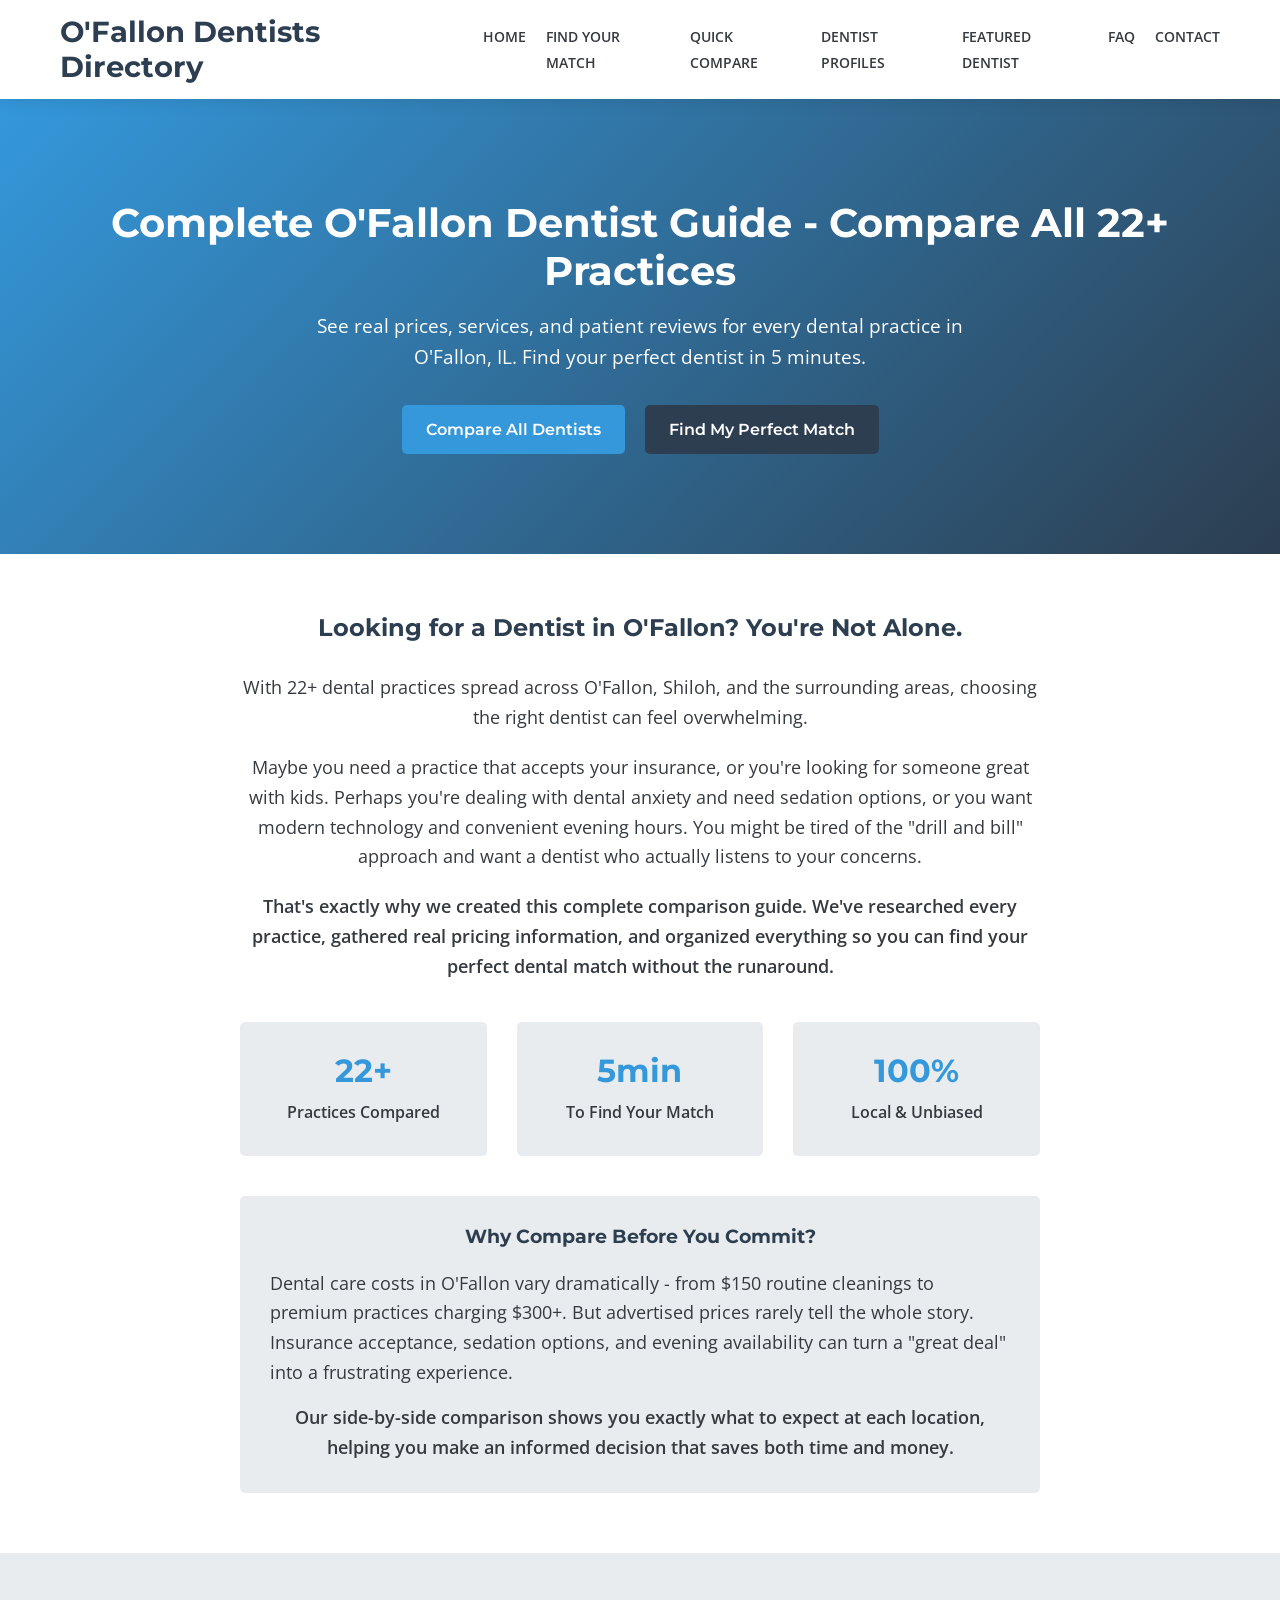
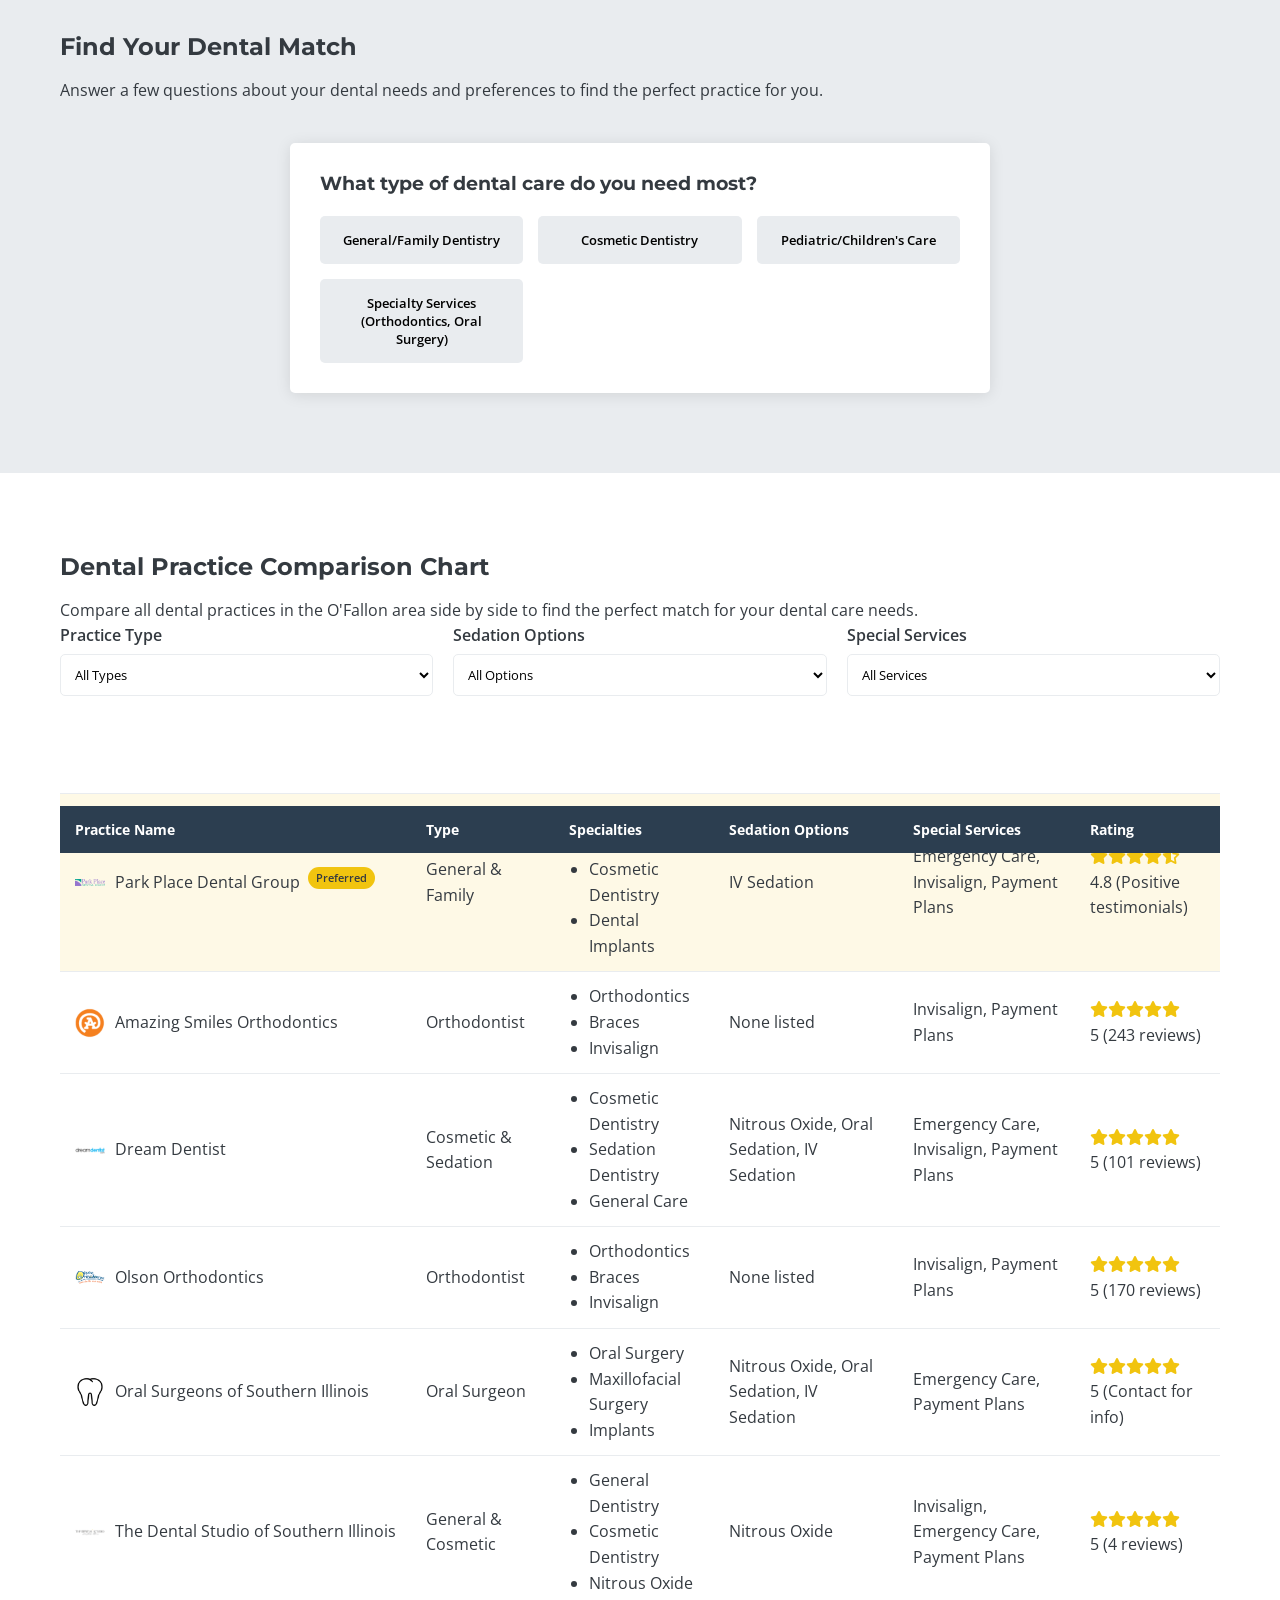
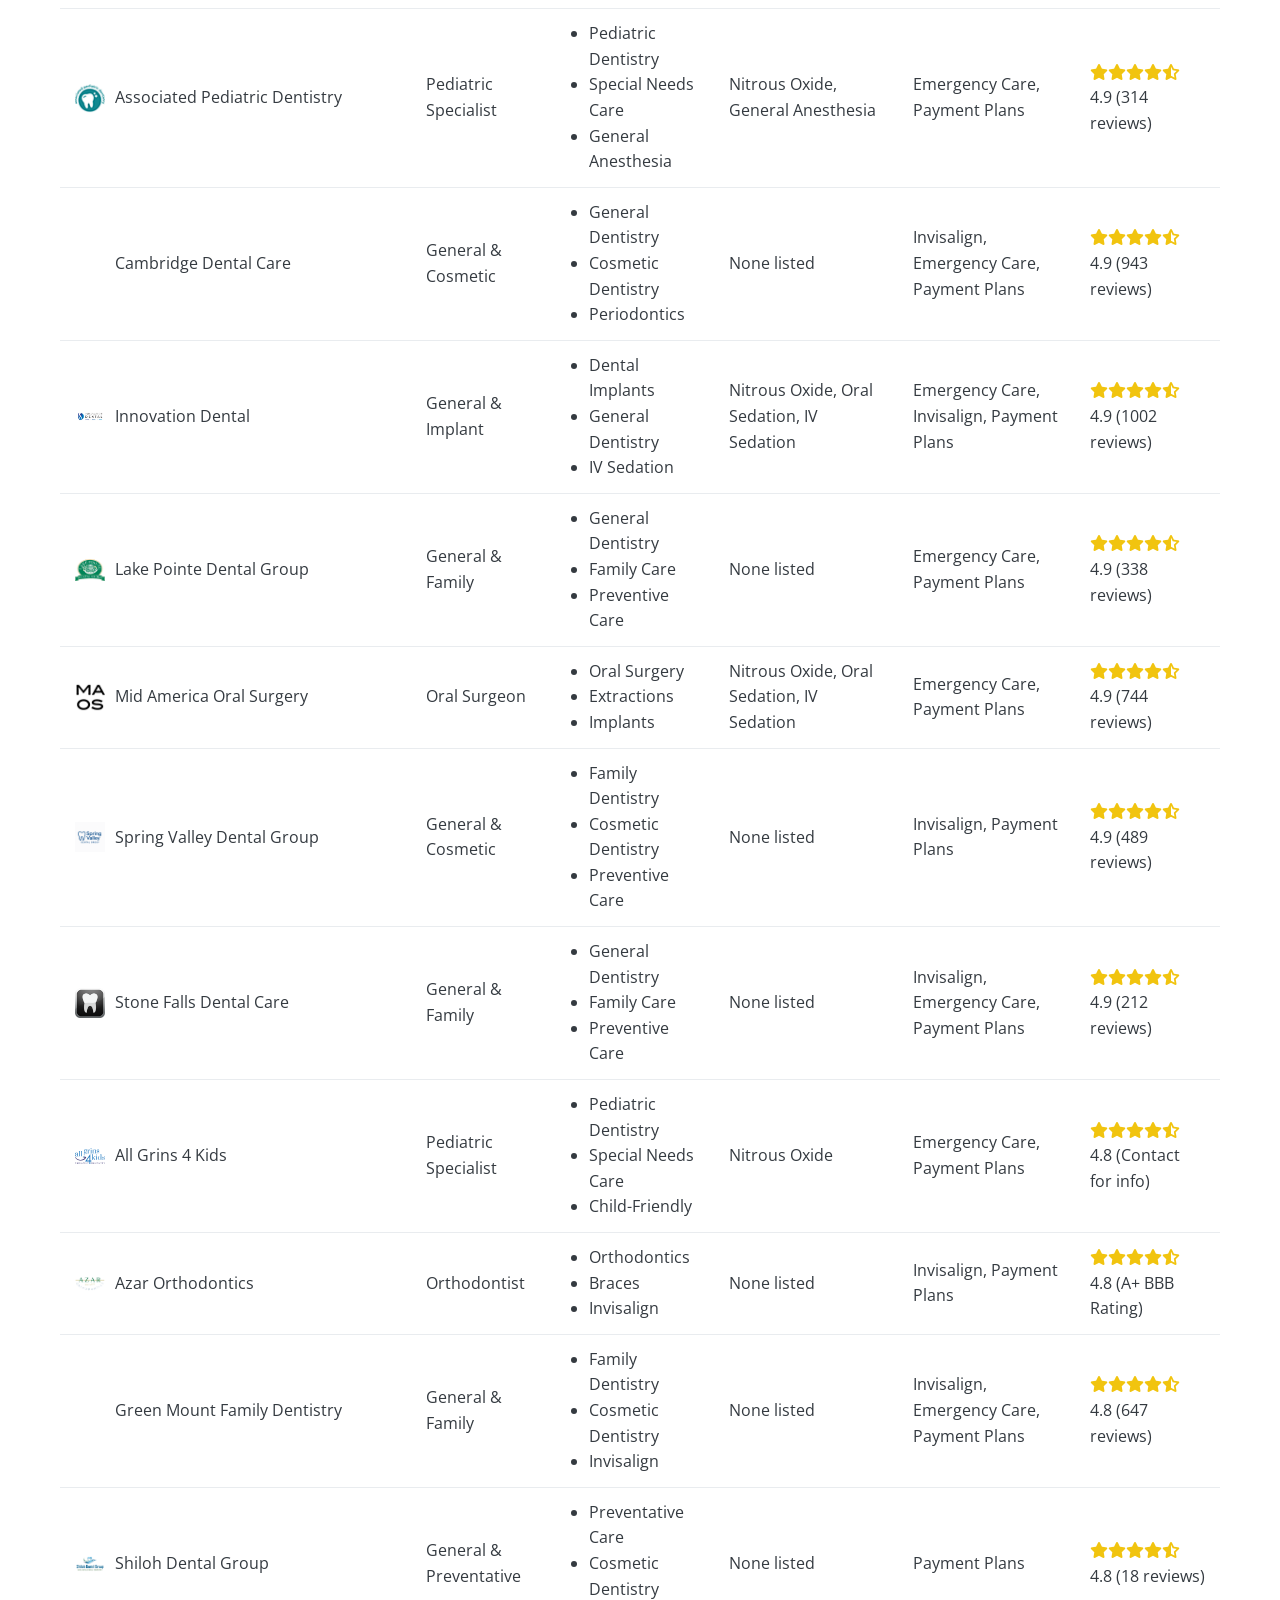
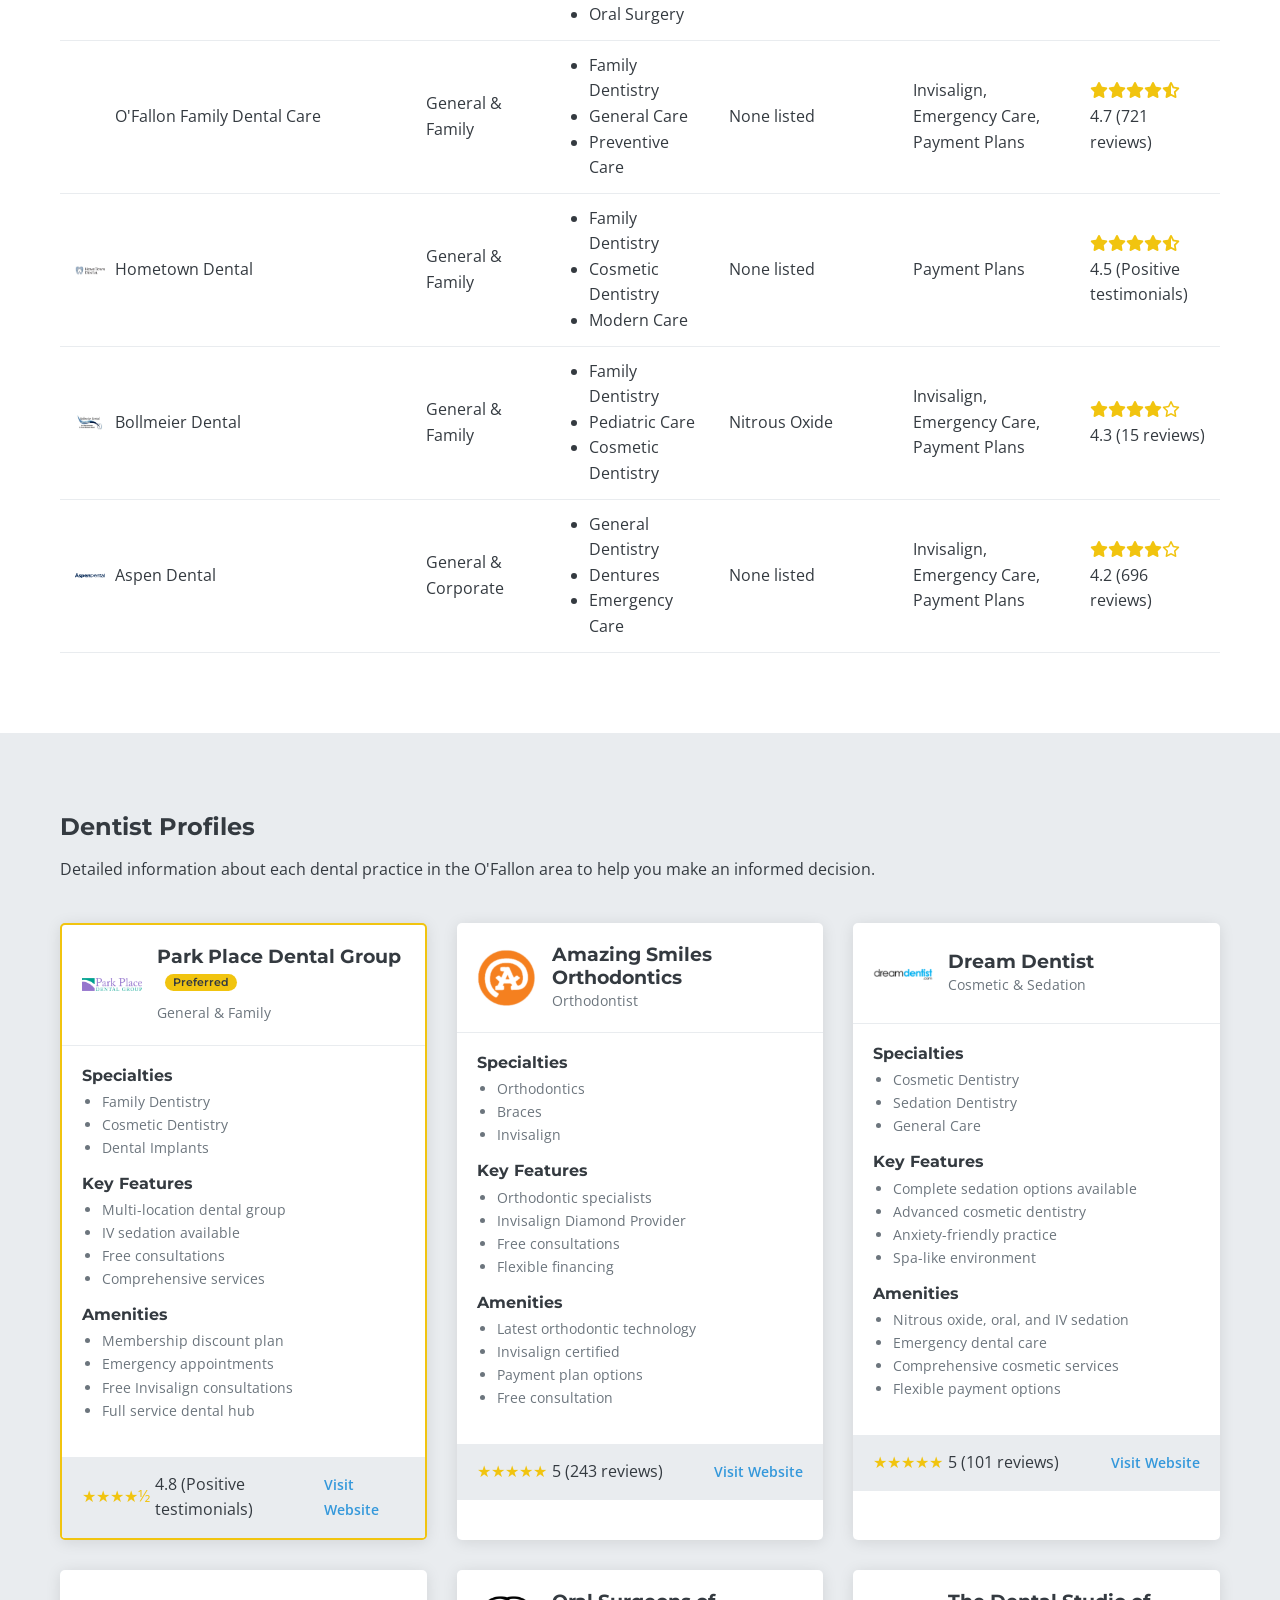
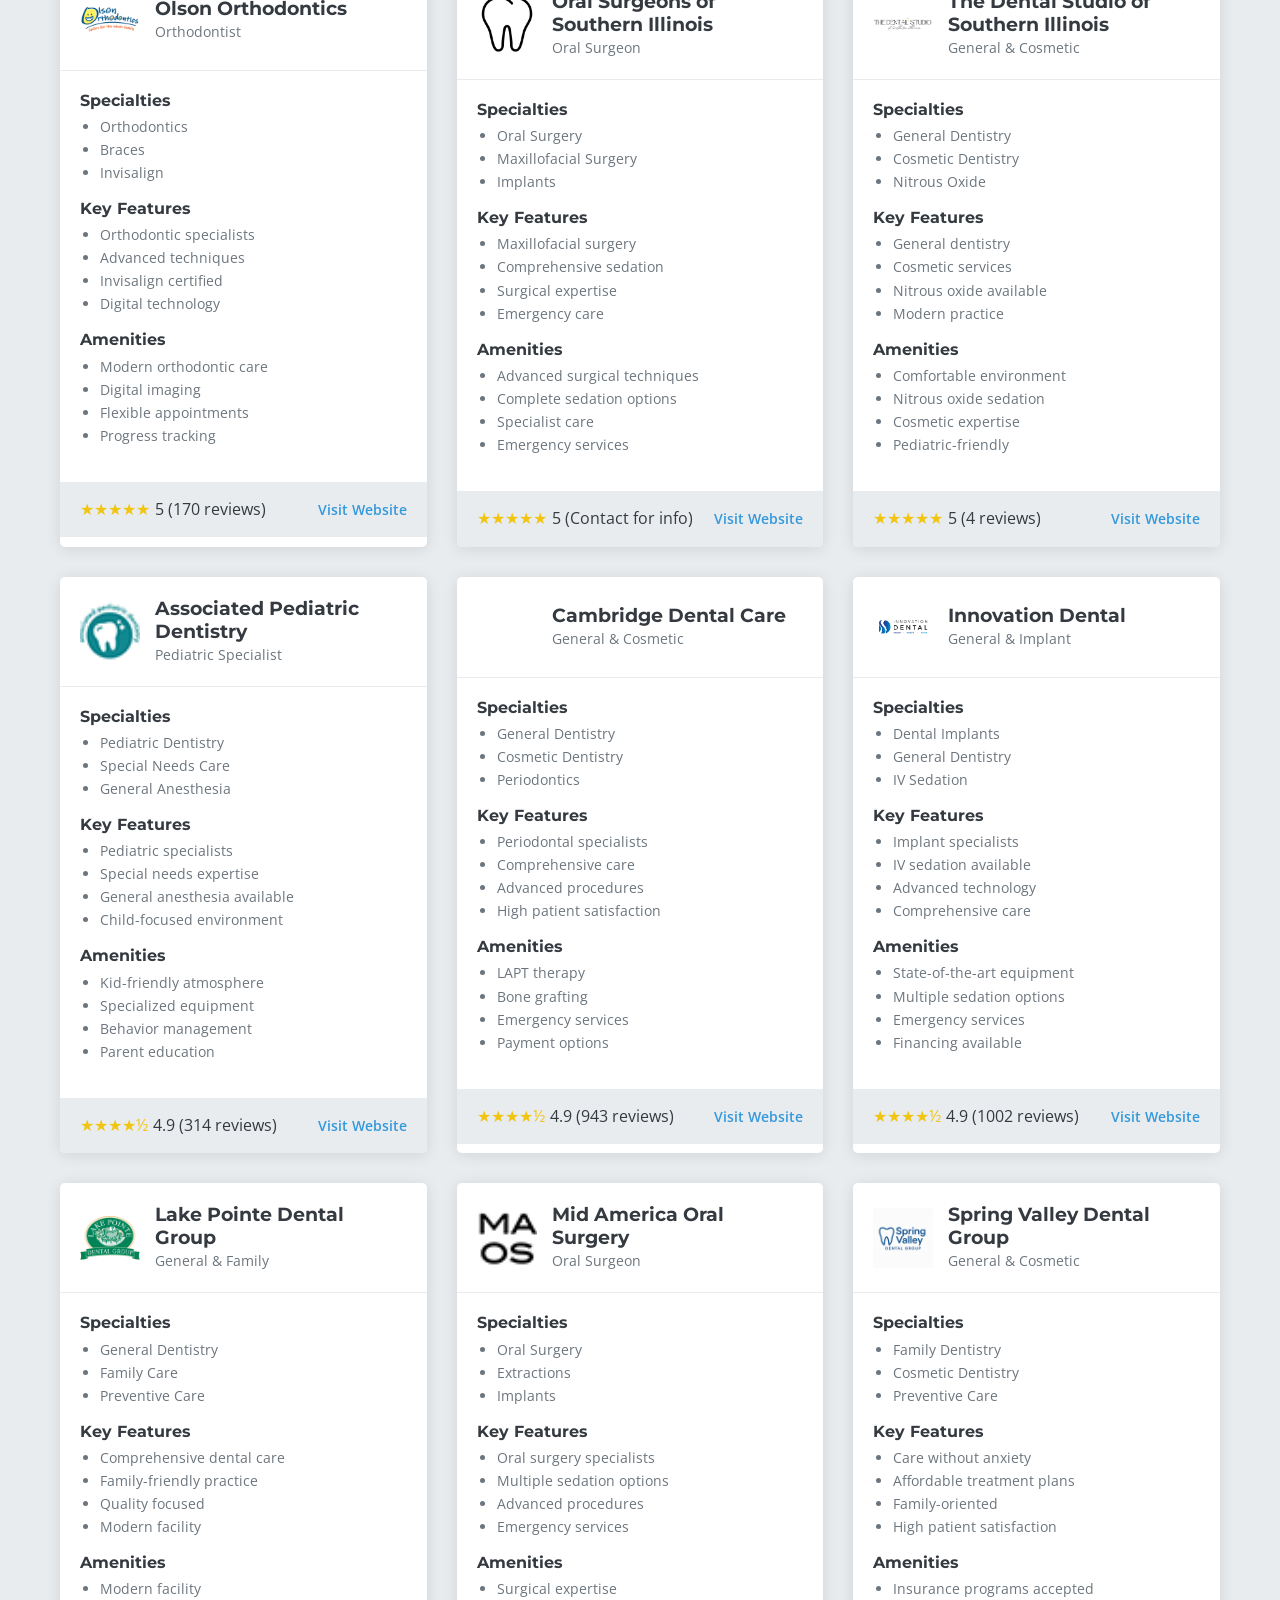
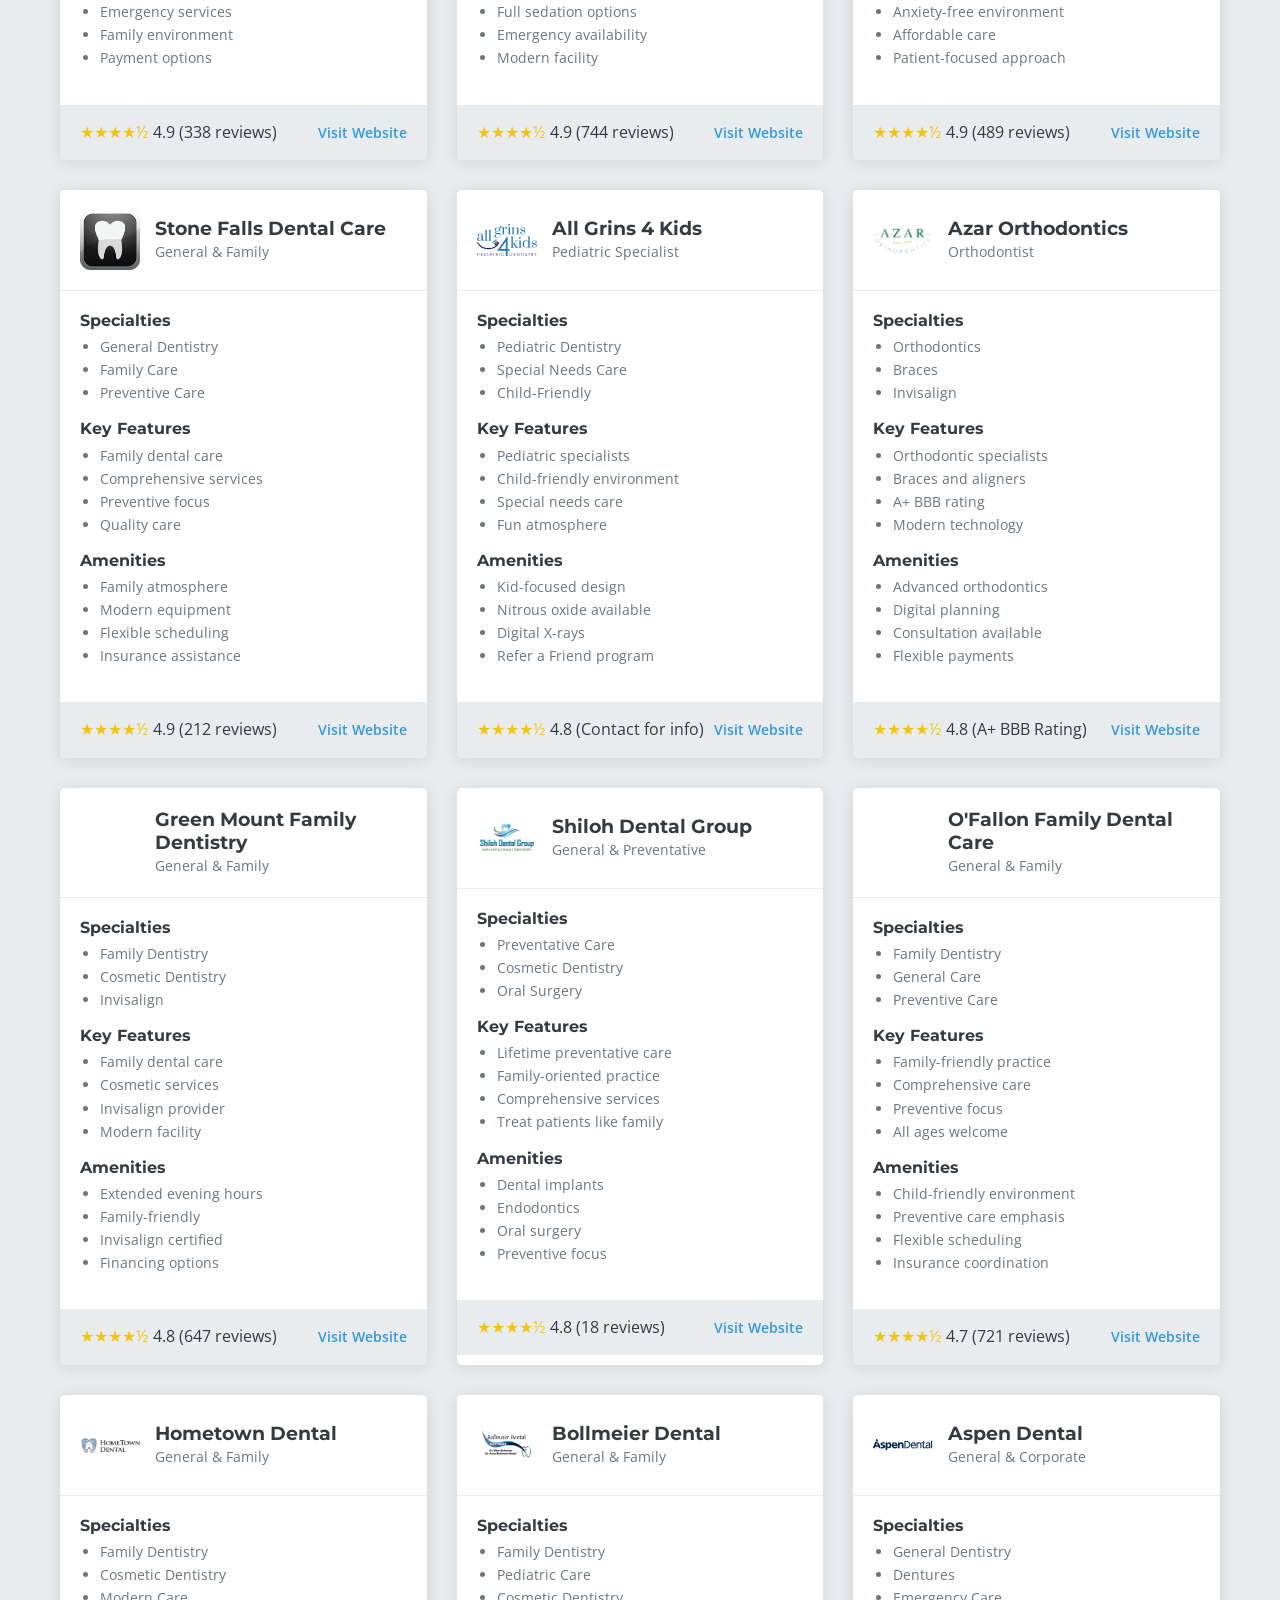
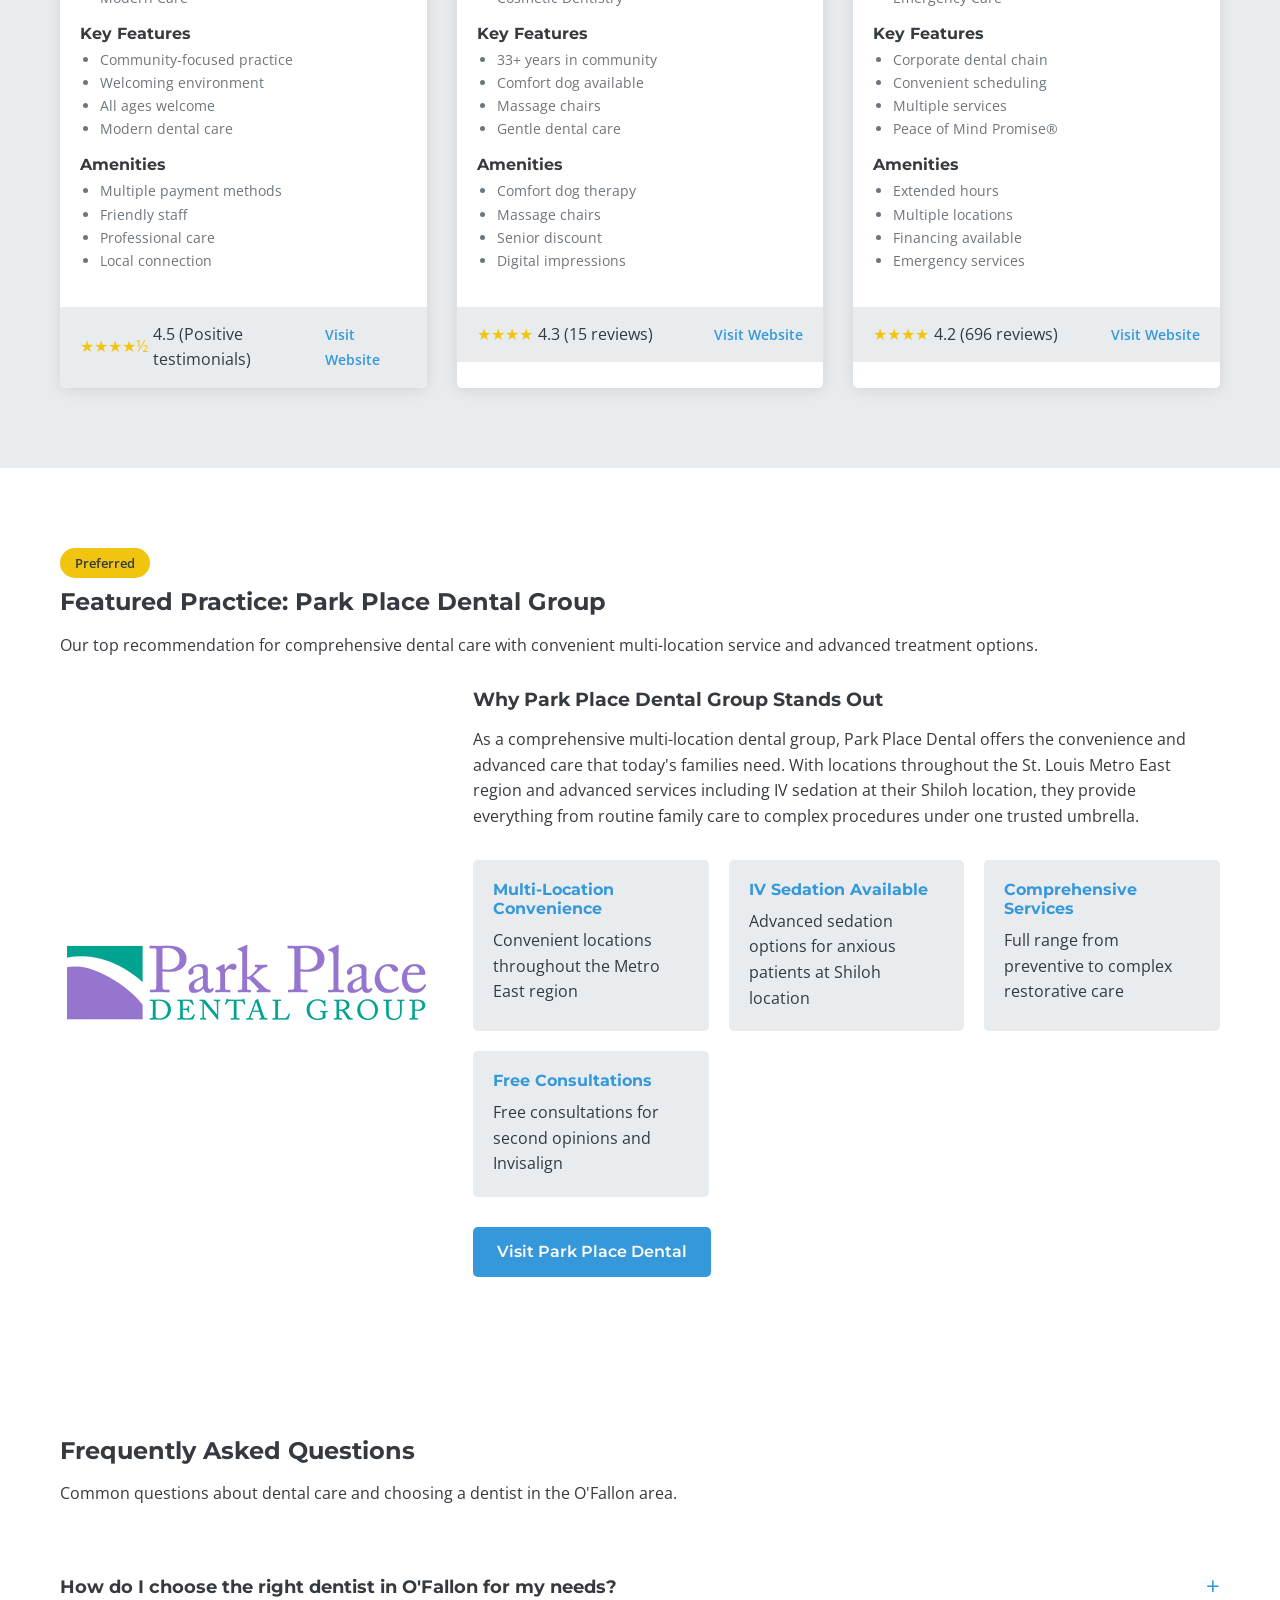
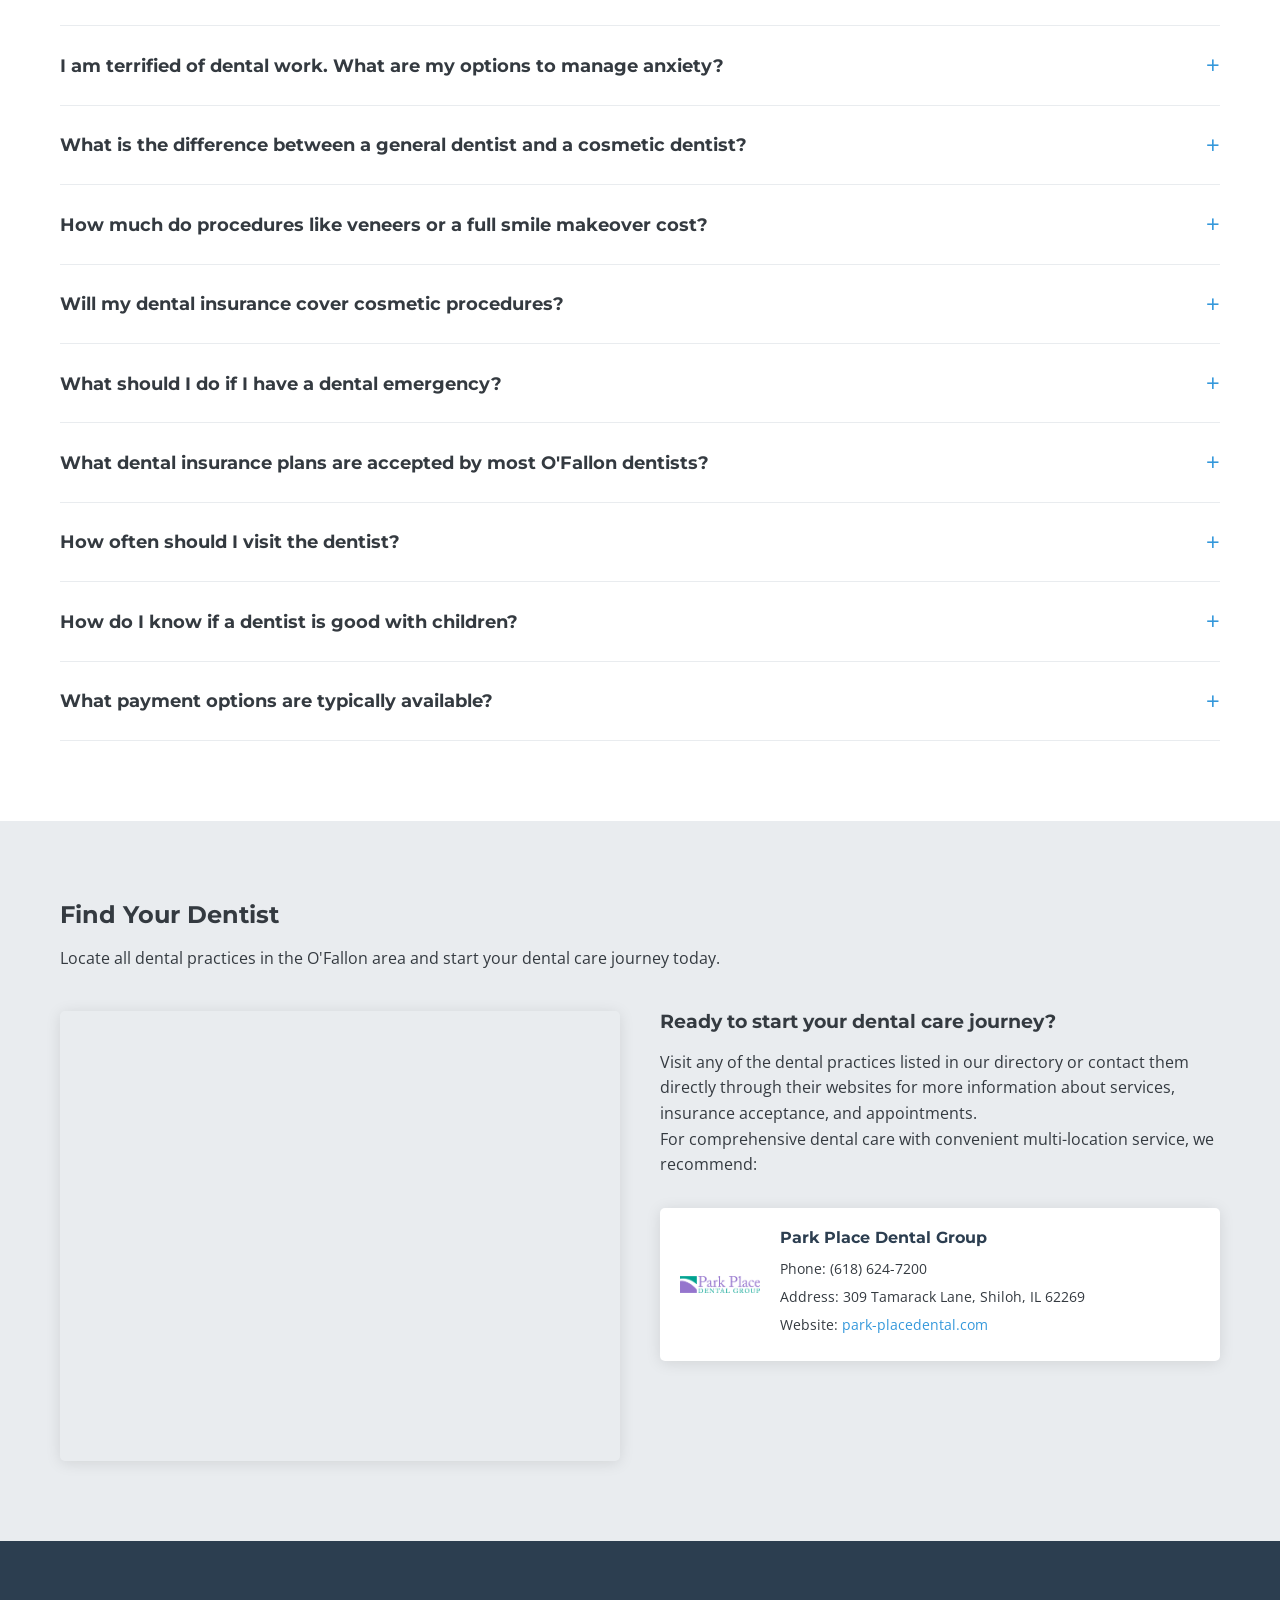
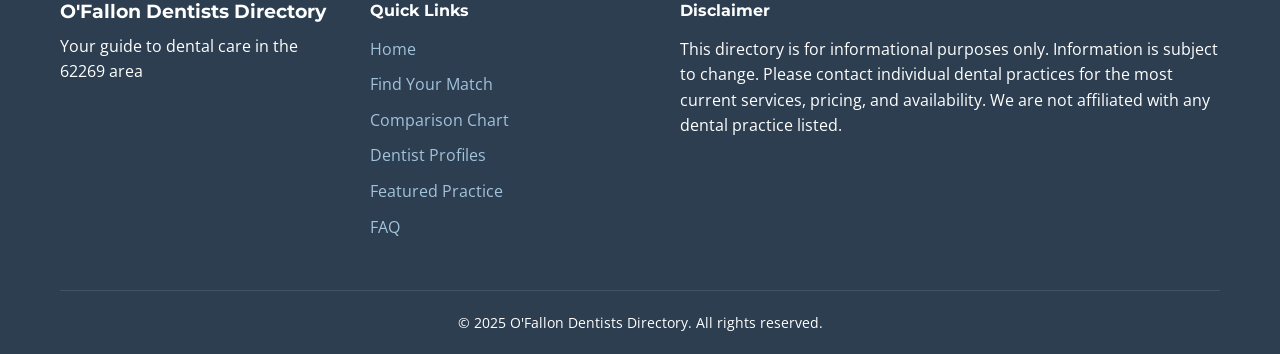
==== index.html @ b544d41b "27 Update index.html" ====
<!DOCTYPE html>
<html lang="en">
<head>
    <meta charset="UTF-8">
    <meta name="viewport" content="width=device-width, initial-scale=1.0">
    <title>Complete O'Fallon Dentist Guide - Compare All 22+ Practices</title>
    <meta name="description" content="See real prices, services, and patient reviews for every dental practice in O'Fallon, IL. Find your perfect dentist in 5 minutes.">
    
    <!-- Font Awesome for icons -->
    <link rel="stylesheet" href="https://cdnjs.cloudflare.com/ajax/libs/font-awesome/6.0.0/css/all.min.css">
    <link rel="preconnect" href="https://fonts.googleapis.com">
    <link rel="preconnect" href="https://fonts.gstatic.com" crossorigin>
    <link href="https://fonts.googleapis.com/css2?family=Montserrat:wght@400;500;600;700&family=Open+Sans:wght@400;500;600&display=swap" rel="stylesheet">
    
    <style>
        /* Global Styles */
        :root {
            --primary-color: #3498db;
            --secondary-color: #2c3e50;
            --accent-color: #e74c3c;
            --light-color: #f8f9fa;
            --dark-color: #343a40;
            --gray-color: #6c757d;
            --light-gray: #e9ecef;
            --premium-color: #f1c40f;
            --success-color: #2ecc71;
            --border-radius: 5px;
            --box-shadow: 0 2px 15px rgba(0, 0, 0, 0.1);
            --transition: all 0.3s ease;
        }

        * {
            margin: 0;
            padding: 0;
            box-sizing: border-box;
        }

        html {
            scroll-behavior: smooth;
            scroll-padding-top: 80px;
        }

        body {
            font-family: 'Open Sans', sans-serif;
            line-height: 1.6;
            color: var(--dark-color);
            background-color: var(--light-color);
        }

        h1, h2, h3, h4, h5, h6 {
            font-family: 'Montserrat', sans-serif;
            font-weight: 700;
            margin-bottom: 1rem;
            line-height: 1.2;
        }

        a {
            text-decoration: none;
            color: var(--primary-color);
            transition: var(--transition);
        }

        a:hover {
            color: var(--secondary-color);
        }

        .container {
            width: 100%;
            max-width: 1200px;
            margin: 0 auto;
            padding: 0 20px;
        }

        section {
            padding: 80px 0;
        }

        .btn {
            display: inline-block;
            padding: 12px 24px;
            border-radius: var(--border-radius);
            font-weight: 600;
            text-align: center;
            cursor: pointer;
            transition: var(--transition);
            border: none;
            font-family: 'Montserrat', sans-serif;
        }

        .btn-primary {
            background-color: var(--primary-color);
            color: white;
        }

        .btn-primary:hover {
            background-color: #2980b9;
            color: white;
        }

        .btn-secondary {
            background-color: var(--secondary-color);
            color: white;
        }

        .btn-secondary:hover {
            background-color: #1a252f;
            color: white;
        }

        /* Header Styles */
        header {
            background-color: white;
            box-shadow: var(--box-shadow);
            position: sticky;
            top: 0;
            z-index: 1000;
        }

        header .container {
            display: flex;
            justify-content: space-between;
            align-items: center;
            padding: 15px 20px;
        }

        header h1 {
            font-size: 1.8rem;
            margin: 0;
            color: var(--secondary-color);
        }

        nav ul {
            display: flex;
            list-style: none;
        }

        nav ul li {
            margin-left: 20px;
        }

        nav ul li a {
            color: var(--dark-color);
            font-weight: 600;
            font-size: 0.9rem;
            text-transform: uppercase;
        }

        nav ul li a:hover {
            color: var(--primary-color);
        }

        .menu-toggle {
            display: none;
            flex-direction: column;
            cursor: pointer;
        }

        .menu-toggle span {
            width: 25px;
            height: 3px;
            background-color: var(--dark-color);
            margin: 2px 0;
            transition: var(--transition);
        }

        /* Hero Section */
        .hero {
            background: linear-gradient(135deg, #3498db 0%, #2c3e50 100%);
            color: white;
            text-align: center;
            padding: 100px 0;
        }

        .hero h2 {
            font-size: 2.5rem;
            margin-bottom: 1rem;
        }

        .hero p {
            font-size: 1.2rem;
            margin-bottom: 2rem;
            max-width: 700px;
            margin-left: auto;
            margin-right: auto;
        }

        .hero-buttons {
            display: flex;
            justify-content: center;
            gap: 20px;
        }

        /* Matcher Section */
        .matcher {
            background-color: var(--light-gray);
        }

        .matcher-content {
            max-width: 700px;
            margin: 40px auto 0;
            background-color: white;
            border-radius: var(--border-radius);
            box-shadow: var(--box-shadow);
            overflow: hidden;
        }

        .matcher-question {
            display: none;
            padding: 30px;
        }

        .matcher-question.active {
            display: block;
        }

        .matcher-options {
            display: grid;
            grid-template-columns: repeat(auto-fill, minmax(200px, 1fr));
            gap: 15px;
            margin-top: 20px;
        }

        .matcher-option {
            padding: 15px;
            background-color: var(--light-gray);
            border: none;
            border-radius: var(--border-radius);
            cursor: pointer;
            font-family: 'Open Sans', sans-serif;
            font-weight: 600;
            transition: var(--transition);
        }

        .matcher-option:hover {
            background-color: var(--primary-color);
            color: white;
        }

        .matcher-result {
            display: none;
            padding: 30px;
            text-align: center;
        }

        .matcher-result.active {
            display: block;
        }

        #result-content {
            margin: 20px 0;
        }

        /* Comparison Section */
        .comparison {
            background-color: white;
        }

        .filters {
            display: flex;
            flex-wrap: wrap;
            gap: 20px;
            margin-bottom: 30px;
        }

        .filter-group {
            flex: 1;
            min-width: 200px;
        }

        .filter-group label {
            display: block;
            margin-bottom: 5px;
            font-weight: 600;
        }

        .filter-group select {
            width: 100%;
            padding: 10px;
            border: 1px solid var(--light-gray);
            border-radius: var(--border-radius);
            background-color: white;
            font-family: 'Open Sans', sans-serif;
        }

        .table-container {
            overflow-x: auto;
            margin-top: 20px;
        }

        table {
            width: 100%;
            border-collapse: collapse;
            margin-top: 20px;
        }

        th, td {
            padding: 12px 15px;
            text-align: left;
            border-bottom: 1px solid var(--light-gray);
        }

        th {
            background-color: var(--secondary-color);
            color: white;
            position: sticky;
            top: 80px;
            z-index: 100;
            white-space: nowrap;
            font-size: 0.9rem;
        }

        tbody tr {
            transition: var(--transition);
        }

        tbody tr:hover {
            background-color: var(--light-gray);
        }

        .premium-row {
            background-color: rgba(241, 196, 15, 0.1);
        }

        .premium-row:hover {
            background-color: rgba(241, 196, 15, 0.2);
        }

        .dentist-logo-small {
            height: 30px;
            width: 30px;
            margin-right: 10px;
            object-fit: contain;
        }

        .dentist-name-cell {
            vertical-align: middle;
        }

        .name-wrapper {
            display: flex;
            align-items: center;
            white-space: nowrap;
        }

        td {
            vertical-align: middle;
        }

        .star-rating {
            color: var(--premium-color);
        }

        /* Profiles Section */
        .profiles {
            background-color: var(--light-gray);
        }

        .profile-grid {
            display: grid;
            grid-template-columns: repeat(auto-fill, minmax(300px, 1fr));
            gap: 30px;
            margin-top: 40px;
        }

        .profile-card {
            background-color: white;
            border-radius: var(--border-radius);
            overflow: hidden;
            box-shadow: var(--box-shadow);
            transition: var(--transition);
        }

        .profile-card:hover {
            transform: translateY(-5px);
            box-shadow: 0 10px 20px rgba(0, 0, 0, 0.15);
        }

        .profile-header {
            padding: 20px;
            display: flex;
            align-items: center;
            border-bottom: 1px solid var(--light-gray);
        }

        .profile-logo {
            width: 60px;
            height: 60px;
            object-fit: contain;
            margin-right: 15px;
        }

        .profile-title h3 {
            margin: 0;
            font-size: 1.2rem;
        }

        .profile-type {
            font-size: 0.9rem;
            color: var(--gray-color);
        }

        .profile-body {
            padding: 20px;
        }

        .profile-info {
            margin-bottom: 15px;
        }

        .profile-info h4 {
            font-size: 1rem;
            margin-bottom: 5px;
        }

        .profile-info p, .profile-info ul {
            font-size: 0.9rem;
            color: var(--gray-color);
        }

        .profile-info ul {
            padding-left: 20px;
            margin-top: 5px;
        }

        .profile-footer {
            padding: 15px 20px;
            background-color: var(--light-gray);
            display: flex;
            justify-content: space-between;
            align-items: center;
        }

        .profile-rating {
            display: flex;
            align-items: center;
        }

        .profile-rating .star-rating {
            margin-right: 5px;
        }

        .profile-link a {
            font-weight: 600;
            font-size: 0.9rem;
        }

        .premium-card {
            border: 2px solid var(--premium-color);
        }

        .premium-badge {
            background-color: var(--premium-color);
            color: var(--dark-color);
            padding: 5px 15px;
            border-radius: 20px;
            font-weight: 600;
            font-size: 0.8rem;
            display: inline-block;
            margin-bottom: 10px;
        }

        /* Featured Section */
        .featured {
            background-color: white;
        }

        .featured-content {
            display: flex;
            flex-wrap: wrap;
            gap: 40px;
            margin-top: 30px;
        }

        .featured-image {
            flex: 1;
            min-width: 300px;
            display: flex;
            justify-content: center;
            align-items: center;
        }

        .featured-logo {
            max-width: 100%;
            max-height: 300px;
            object-fit: contain;
        }

        .featured-info {
            flex: 2;
            min-width: 300px;
        }

        .featured-benefits {
            display: grid;
            grid-template-columns: repeat(auto-fill, minmax(200px, 1fr));
            gap: 20px;
            margin: 30px 0;
        }

        .benefit {
            background-color: var(--light-gray);
            padding: 20px;
            border-radius: var(--border-radius);
            transition: var(--transition);
        }

        .benefit:hover {
            transform: translateY(-5px);
            box-shadow: var(--box-shadow);
        }

        .benefit h4 {
            color: var(--primary-color);
            margin-bottom: 10px;
        }

        /* FAQ Section */
        .faq {
            background-color: white;
        }

        .faq-list {
            margin-top: 40px;
        }

        .faq-item {
            border-bottom: 1px solid var(--light-gray);
        }

        .faq-question {
            padding: 20px 0;
            display: flex;
            justify-content: space-between;
            align-items: center;
            cursor: pointer;
        }

        .faq-question h3 {
            margin: 0;
            font-size: 1.1rem;
            flex: 1;
        }

        .faq-toggle {
            font-size: 1.5rem;
            color: var(--primary-color);
            transition: var(--transition);
        }

        .faq-answer {
            padding: 0 0 20px;
            display: none;
        }

        .faq-item.active .faq-toggle {
            transform: rotate(45deg);
        }

        .faq-item.active .faq-answer {
            display: block;
        }

        .faq-answer p {
            margin-bottom: 15px;
        }

        .faq-answer ul {
            padding-left: 20px;
            margin-bottom: 15px;
        }

        /* Contact Section */
        .contact {
            background-color: var(--light-gray);
        }

        .contact-content {
            display: flex;
            flex-wrap: wrap;
            gap: 40px;
            margin-top: 40px;
        }

        .map-container {
            flex: 1;
            min-width: 300px;
            height: 450px;
        }

        .map-container iframe {
            border-radius: var(--border-radius);
            box-shadow: var(--box-shadow);
        }

        .contact-info {
            flex: 1;
            min-width: 300px;
        }

        .premium-contact {
            margin-top: 30px;
            display: flex;
            align-items: center;
            background-color: white;
            padding: 20px;
            border-radius: var(--border-radius);
            box-shadow: var(--box-shadow);
        }

        .contact-logo {
            width: 80px;
            height: 80px;
            object-fit: contain;
            margin-right: 20px;
        }

        .premium-contact h4 {
            margin-bottom: 10px;
            color: var(--secondary-color);
        }

        .premium-contact p {
            margin-bottom: 5px;
            font-size: 0.9rem;
        }

        /* Footer */
        footer {
            background-color: var(--secondary-color);
            color: white;
            padding: 60px 0 20px;
        }

        .footer-content {
            display: flex;
            flex-wrap: wrap;
            gap: 40px;
            margin-bottom: 40px;
        }

        .footer-logo {
            flex: 1;
            min-width: 200px;
        }

        .footer-logo h3 {
            margin-bottom: 10px;
        }

        .footer-links {
            flex: 1;
            min-width: 200px;
        }

        .footer-links ul {
            list-style: none;
            margin-top: 15px;
        }

        .footer-links ul li {
            margin-bottom: 10px;
        }

        .footer-links ul li a {
            color: #a3c2db;
        }

        .footer-links ul li a:hover {
            color: white;
        }

        .footer-disclaimer {
            flex: 2;
            min-width: 300px;
        }

        .footer-bottom {
            text-align: center;
            padding-top: 20px;
            border-top: 1px solid rgba(255, 255, 255, 0.1);
            font-size: 0.9rem;
        }

        /* Responsive Styles */
        @media (max-width: 768px) {
            header .container {
                flex-direction: column;
                align-items: flex-start;
            }
            
            nav {
                width: 100%;
                margin-top: 15px;
            }
            
            nav ul {
                flex-direction: column;
                display: none;
            }
            
            nav ul.active {
                display: flex;
            }
            
            nav ul li {
                margin: 10px 0;
                margin-left: 0;
            }
            
            .menu-toggle {
                display: flex;
                position: absolute;
                top: 20px;
                right: 20px;
            }
            
            .hero {
                padding: 60px 0;
            }
            
            .hero h2 {
                font-size: 2rem;
            }
            
            .hero-buttons {
                flex-direction: column;
                gap: 10px;
            }
            
            .featured-content {
                flex-direction: column;
            }
            
            .featured-image {
                order: -1;
            }
            
            section {
                padding: 60px 0;
            }
        }

        @media (max-width: 480px) {
            .filters {
                flex-direction: column;
            }
            
            .matcher-options {
                grid-template-columns: 1fr;
            }
            
            .profile-grid {
                grid-template-columns: 1fr;
            }
            
            .featured-benefits {
                grid-template-columns: 1fr;
            }
        }
    </style>
</head>
<body>
    <!-- Header -->
    <header>
        <div class="container">
            <h1>O'Fallon Dentists Directory</h1>
            <nav>
                <div class="menu-toggle">
                    <span></span>
                    <span></span>
                    <span></span>
                </div>
                <ul>
                    <li><a href="#hero">Home</a></li>
                    <li><a href="#matcher">Find Your Match</a></li>
                    <li><a href="#comparison">Quick Compare</a></li>
                    <li><a href="#profiles">Dentist Profiles</a></li>
                    <li><a href="#featured">Featured Dentist</a></li>
                    <li><a href="#faq">FAQ</a></li>
                    <li><a href="#contact">Contact</a></li>
                </ul>
            </nav>
        </div>
    </header>

    <!-- Hero Section -->
    <section id="hero" class="hero">
        <div class="container">
            <h2>Complete O'Fallon Dentist Guide - Compare All 22+ Practices</h2>
            <p>See real prices, services, and patient reviews for every dental practice in O'Fallon, IL. Find your perfect dentist in 5 minutes.</p>
            <div class="hero-buttons">
                <a href="#comparison" class="btn btn-primary">Compare All Dentists</a>
                <a href="#matcher" class="btn btn-secondary">Find My Perfect Match</a>
            </div>
        </div>
    </section>

    <!-- Local Story Section -->
    <section style="background-color: white; padding: 60px 0;">
        <div class="container">
            <h2 style="color: var(--secondary-color); margin-bottom: 30px; text-align: center;">Looking for a Dentist in O'Fallon? You're Not Alone.</h2>
            <div style="max-width: 800px; margin: 0 auto; text-align: center;">
                <p style="font-size: 1.1rem; line-height: 1.7; margin-bottom: 20px;">
                    With 22+ dental practices spread across O'Fallon, Shiloh, and the surrounding areas, choosing the right dentist can feel overwhelming.
                </p>
                <p style="font-size: 1.1rem; line-height: 1.7; margin-bottom: 20px;">
                    Maybe you need a practice that accepts your insurance, or you're looking for someone great with kids. Perhaps you're dealing with dental anxiety and need sedation options, or you want modern technology and convenient evening hours. You might be tired of the "drill and bill" approach and want a dentist who actually listens to your concerns.
                </p>
                <p style="font-size: 1.1rem; line-height: 1.7; margin-bottom: 30px; font-weight: 600;">
                    That's exactly why we created this complete comparison guide. We've researched every practice, gathered real pricing information, and organized everything so you can find your perfect dental match without the runaround.
                </p>
                
                <!-- Stats Section -->
                <div style="display: grid; grid-template-columns: repeat(auto-fit, minmax(200px, 1fr)); gap: 30px; margin: 40px 0; text-align: center;">
                    <div style="background-color: var(--light-gray); padding: 30px 20px; border-radius: var(--border-radius);">
                        <h3 style="font-size: 2rem; color: var(--primary-color); margin-bottom: 10px;">22+</h3>
                        <p style="font-weight: 600; margin: 0;">Practices Compared</p>
                    </div>
                    <div style="background-color: var(--light-gray); padding: 30px 20px; border-radius: var(--border-radius);">
                        <h3 style="font-size: 2rem; color: var(--primary-color); margin-bottom: 10px;">5min</h3>
                        <p style="font-weight: 600; margin: 0;">To Find Your Match</p>
                    </div>
                    <div style="background-color: var(--light-gray); padding: 30px 20px; border-radius: var(--border-radius);">
                        <h3 style="font-size: 2rem; color: var(--primary-color); margin-bottom: 10px;">100%</h3>
                        <p style="font-weight: 600; margin: 0;">Local & Unbiased</p>
                    </div>
                </div>

                <!-- Why Compare Section -->
                <div style="background-color: var(--light-gray); padding: 30px; border-radius: var(--border-radius); margin-top: 40px; text-align: left;">
                    <h3 style="color: var(--secondary-color); margin-bottom: 20px; text-align: center;">Why Compare Before You Commit?</h3>
                    <p style="font-size: 1.1rem; line-height: 1.7; margin-bottom: 15px;">
                        Dental care costs in O'Fallon vary dramatically - from $150 routine cleanings to premium practices charging $300+. But advertised prices rarely tell the whole story. Insurance acceptance, sedation options, and evening availability can turn a "great deal" into a frustrating experience.
                    </p>
                    <p style="font-size: 1.1rem; line-height: 1.7; margin: 0; font-weight: 600; text-align: center;">
                        Our side-by-side comparison shows you exactly what to expect at each location, helping you make an informed decision that saves both time and money.
                    </p>
                </div>
            </div>
        </div>
    </section>

    <!-- Matcher Section -->
    <section id="matcher" class="matcher">
        <div class="container">
            <h2>Find Your Dental Match</h2>
            <p>Answer a few questions about your dental needs and preferences to find the perfect practice for you.</p>
            
            <div class="matcher-content">
                <div class="matcher-question active" id="question-1">
                    <h3>What type of dental care do you need most?</h3>
                    <div class="matcher-options">
                        <button class="matcher-option" data-value="general">General/Family Dentistry</button>
                        <button class="matcher-option" data-value="cosmetic">Cosmetic Dentistry</button>
                        <button class="matcher-option" data-value="pediatric">Pediatric/Children's Care</button>
                        <button class="matcher-option" data-value="specialty">Specialty Services (Orthodontics, Oral Surgery)</button>
                    </div>
                </div>
                
                <div class="matcher-question" id="question-2">
                    <h3>How would you describe your dental anxiety level?</h3>
                    <div class="matcher-options">
                        <button class="matcher-option" data-value="low">Low - I'm comfortable with dental visits</button>
                        <button class="matcher-option" data-value="moderate">Moderate - Some nervousness but manageable</button>
                        <button class="matcher-option" data-value="high">High - I need sedation or special comfort measures</button>
                    </div>
                </div>
                
                <div class="matcher-question" id="question-3">
                    <h3>Do you have children who need dental care?</h3>
                    <div class="matcher-options">
                        <button class="matcher-option" data-value="specialist">Yes, I want a pediatric specialist</button>
                        <button class="matcher-option" data-value="family">Yes, but family practice is fine</button>
                        <button class="matcher-option" data-value="adult">No, adult-only care</button>
                    </div>
                </div>
                
                <div class="matcher-result" id="matcher-result">
                    <h3>Your Ideal Dental Practice Match</h3>
                    <div id="result-content"></div>
                    <button id="restart-matcher" class="btn btn-secondary">Start Over</button>
                </div>
            </div>
        </div>
    </section>

    <!-- Comparison Section -->
    <section id="comparison" class="comparison">
        <div class="container">
            <h2>Dental Practice Comparison Chart</h2>
            <p>Compare all dental practices in the O'Fallon area side by side to find the perfect match for your dental care needs.</p>
            
            <div class="filters">
                <div class="filter-group">
                    <label for="type-filter">Practice Type</label>
                    <select id="type-filter">
                        <option value="all">All Types</option>
                        <option value="general">General/Family</option>
                        <option value="cosmetic">Cosmetic</option>
                        <option value="pediatric">Pediatric</option>
                        <option value="orthodontic">Orthodontic</option>
                        <option value="specialty">Specialty</option>
                    </select>
                </div>
                
                <div class="filter-group">
                    <label for="sedation-filter">Sedation Options</label>
                    <select id="sedation-filter">
                        <option value="all">All Options</option>
                        <option value="nitrous">Nitrous Oxide</option>
                        <option value="oral">Oral Sedation</option>
                        <option value="iv">IV Sedation</option>
                    </select>
                </div>
                
                <div class="filter-group">
                    <label for="service-filter">Special Services</label>
                    <select id="service-filter">
                        <option value="all">All Services</option>
                        <option value="emergency">Emergency Care</option>
                        <option value="invisalign">Invisalign</option>
                        <option value="payment">Payment Plans</option>
                    </select>
                </div>
            </div>
            
            <div class="table-container">
                <table id="comparison-table">
                    <thead>
                        <tr>
                            <th>Practice Name</th>
                            <th>Type</th>
                            <th>Specialties</th>
                            <th>Sedation Options</th>
                            <th>Special Services</th>
                            <th>Rating</th>
                        </tr>
                    </thead>
                    <tbody>
                        <!-- Table rows will be populated by JavaScript -->
                    </tbody>
                </table>
            </div>
        </div>
    </section>

    <!-- Profiles Section -->
    <section id="profiles" class="profiles">
        <div class="container">
            <h2>Dentist Profiles</h2>
            <p>Detailed information about each dental practice in the O'Fallon area to help you make an informed decision.</p>
            
            <div id="dentist-profiles" class="profile-grid">
                <!-- Dentist profile cards will be populated by JavaScript -->
            </div>
        </div>
    </section>

    <!-- Featured Section -->
    <section id="featured" class="featured">
        <div class="container">
            <div class="premium-badge">Preferred</div>
            <h2>Featured Practice: Park Place Dental Group</h2>
            <p>Our top recommendation for comprehensive dental care with convenient multi-location service and advanced treatment options.</p>
            
            <div class="featured-content">
                <div class="featured-image">
                    <img src="images/logos/parkplace.png" alt="Park Place Dental Group logo" class="featured-logo">
                </div>
                
                <div class="featured-info">
                    <h3>Why Park Place Dental Group Stands Out</h3>
                    <p>As a comprehensive multi-location dental group, Park Place Dental offers the convenience and advanced care that today's families need. With locations throughout the St. Louis Metro East region and advanced services including IV sedation at their Shiloh location, they provide everything from routine family care to complex procedures under one trusted umbrella.</p>
                    
                    <div class="featured-benefits">
                        <div class="benefit">
                            <h4>Multi-Location Convenience</h4>
                            <p>Convenient locations throughout the Metro East region</p>
                        </div>
                        
                        <div class="benefit">
                            <h4>IV Sedation Available</h4>
                            <p>Advanced sedation options for anxious patients at Shiloh location</p>
                        </div>
                        
                        <div class="benefit">
                            <h4>Comprehensive Services</h4>
                            <p>Full range from preventive to complex restorative care</p>
                        </div>
                        
                        <div class="benefit">
                            <h4>Free Consultations</h4>
                            <p>Free consultations for second opinions and Invisalign</p>
                        </div>
                    </div>
                    
                    <a href="https://www.park-placedental.com/" target="_blank" class="btn btn-primary">Visit Park Place Dental</a>
                </div>
            </div>
        </div>
    </section>

    <!-- FAQ Section -->
    <section id="faq" class="faq">
        <div class="container">
            <h2>Frequently Asked Questions</h2>
            <p>Common questions about dental care and choosing a dentist in the O'Fallon area.</p>
            
            <div class="faq-list">
                <!-- FAQ items will be populated by JavaScript -->
            </div>
        </div>
    </section>

    <!-- Contact Section -->
    <section id="contact" class="contact">
        <div class="container">
            <h2>Find Your Dentist</h2>
            <p>Locate all dental practices in the O'Fallon area and start your dental care journey today.</p>
            
            <div class="contact-content">
                <div class="map-container">
                    <iframe src="https://www.google.com/maps/embed?pb=!1m16!1m12!1m3!1d24966.682117028735!2d-89.92642272345581!3d38.59219199650342!2m3!1f0!2f0!3f0!3m2!1i1024!2i768!4f13.1!2m1!1sdentists%20near%20O&#39;Fallon%2C%20IL%2062269!5e0!3m2!1sen!2sus!4v1653508272909!5m2!1sen!2sus" width="100%" height="450" style="border:0;" allowfullscreen="" loading="lazy" referrerpolicy="no-referrer-when-downgrade"></iframe>
                </div>
                
                <div class="contact-info">
                    <h3>Ready to start your dental care journey?</h3>
                    <p>Visit any of the dental practices listed in our directory or contact them directly through their websites for more information about services, insurance acceptance, and appointments.</p>
                    <p>For comprehensive dental care with convenient multi-location service, we recommend:</p>
                    <div class="premium-contact">
                        <img src="images/logos/parkplace.png" alt="Park Place Dental Group logo" class="contact-logo">
                        <div>
                            <h4>Park Place Dental Group</h4>
                            <p>Phone: (618) 624-7200</p>
                            <p>Address: 309 Tamarack Lane, Shiloh, IL 62269</p>
                            <p>Website: <a href="https://www.park-placedental.com/" target="_blank">park-placedental.com</a></p>
                        </div>
                    </div>
                </div>
            </div>
        </div>
    </section>

    <!-- Footer -->
    <footer>
        <div class="container">
            <div class="footer-content">
                <div class="footer-logo">
                    <h3>O'Fallon Dentists Directory</h3>
                    <p>Your guide to dental care in the 62269 area</p>
                </div>
                
                <div class="footer-links">
                    <h4>Quick Links</h4>
                    <ul>
                        <li><a href="#hero">Home</a></li>
                        <li><a href="#matcher">Find Your Match</a></li>
                        <li><a href="#comparison">Comparison Chart</a></li>
                        <li><a href="#profiles">Dentist Profiles</a></li>
                        <li><a href="#featured">Featured Practice</a></li>
                        <li><a href="#faq">FAQ</a></li>
                    </ul>
                </div>
                
                <div class="footer-disclaimer">
                    <h4>Disclaimer</h4>
                    <p>This directory is for informational purposes only. Information is subject to change. Please contact individual dental practices for the most current services, pricing, and availability. We are not affiliated with any dental practice listed.</p>
                </div>
            </div>
            
            <div class="footer-bottom">
                <p>&copy; 2025 O'Fallon Dentists Directory. All rights reserved.</p>
            </div>
        </div>
    </footer>

    <!-- JavaScript -->
    <script>
        // Complete Dentists Data with correct logo paths
        const dentistsData = [
          {
            id: "parkplacedental",
            name: "Park Place Dental Group",
            type: "General & Family",
            specialties: ["Family Dentistry", "Cosmetic Dentistry", "Dental Implants"],
            rating: 4.8,
            reviews: "Positive testimonials",
            website: "https://www.park-placedental.com/",
            logo: "images/logos/parkplace.png",
            address: "309 Tamarack Lane, Shiloh, IL 62269",
            phone: "(618) 624-7200",
            isPremium: true,
            sedationOptions: ["IV Sedation"],
            specialServices: ["Emergency Care", "Invisalign", "Payment Plans"],
            features: [
              "Multi-location dental group",
              "IV sedation available",
              "Free consultations",
              "Comprehensive services"
            ],
            amenities: [
              "Membership discount plan",
              "Emergency appointments",
              "Free Invisalign consultations",
              "Full service dental hub"
            ]
          },
          {
            id: "dreamdentist",
            name: "Dream Dentist",
            type: "Cosmetic & Sedation",
            specialties: ["Cosmetic Dentistry", "Sedation Dentistry", "General Care"],
            rating: 5.0,
            reviews: 101,
            website: "https://www.dreamdentist.com/",
            logo: "images/logos/dreamdentist.png",
            address: "1646 W Highway 50, O'Fallon, IL 62269",
            phone: "(618) 726-2699",
            isPremium: false,
            sedationOptions: ["Nitrous Oxide", "Oral Sedation", "IV Sedation"],
            specialServices: ["Emergency Care", "Invisalign", "Payment Plans"],
            features: [
              "Complete sedation options available",
              "Advanced cosmetic dentistry",
              "Anxiety-friendly practice",
              "Spa-like environment"
            ],
            amenities: [
              "Nitrous oxide, oral, and IV sedation",
              "Emergency dental care",
              "Comprehensive cosmetic services",
              "Flexible payment options"
            ]
          },
          {
            id: "innovationdental",
            name: "Innovation Dental",
            type: "General & Implant",
            specialties: ["Dental Implants", "General Dentistry", "IV Sedation"],
            rating: 4.9,
            reviews: 1002,
            website: "https://www.innovationdentalgroup.com/",
            logo: "images/logos/innovationl.jpg",
            address: "717 Insight Avenue, Suite 200, O'Fallon, IL 62269",
            phone: "(618) 277-6550",
            isPremium: false,
            sedationOptions: ["Nitrous Oxide", "Oral Sedation", "IV Sedation"],
            specialServices: ["Emergency Care", "Invisalign", "Payment Plans"],
            features: [
              "Implant specialists",
              "IV sedation available",
              "Advanced technology",
              "Comprehensive care"
            ],
            amenities: [
              "State-of-the-art equipment",
              "Multiple sedation options",
              "Emergency services",
              "Financing available"
            ]
          },
          {
            id: "cambridgedental",
            name: "Cambridge Dental Care",
            type: "General & Cosmetic",
            specialties: ["General Dentistry", "Cosmetic Dentistry", "Periodontics"],
            rating: 4.9,
            reviews: 943,
            website: "https://cambridgefamilydentistry.com/",
            logo: "images/logos/cambridge.webp",
            address: "1490 North Greenmount Road, Suite B, O'Fallon, IL 62269",
            phone: "(618) 632-1603",
            isPremium: false,
            sedationOptions: [],
            specialServices: ["Invisalign", "Emergency Care", "Payment Plans"],
            features: [
              "Periodontal specialists",
              "Comprehensive care",
              "Advanced procedures",
              "High patient satisfaction"
            ],
            amenities: [
              "LAPT therapy",
              "Bone grafting",
              "Emergency services",
              "Payment options"
            ]
          },
          {
            id: "ofallon-family",
            name: "O'Fallon Family Dental Care",
            type: "General & Family",
            specialties: ["Family Dentistry", "General Care", "Preventive Care"],
            rating: 4.7,
            reviews: 721,
            website: "https://ofallondental.com/",
            logo: "images/logos/ofallondental.webp",
            address: "105 Regency Park, Suite 2, O'Fallon, IL 62269",
            phone: "(618) 628-1646",
            isPremium: false,
            sedationOptions: [],
            specialServices: ["Invisalign", "Emergency Care", "Payment Plans"],
            features: [
              "Family-friendly practice",
              "Comprehensive care",
              "Preventive focus",
              "All ages welcome"
            ],
            amenities: [
              "Child-friendly environment",
              "Preventive care emphasis",
              "Flexible scheduling",
              "Insurance coordination"
            ]
          },
          {
            id: "springvalley",
            name: "Spring Valley Dental Group",
            type: "General & Cosmetic",
            specialties: ["Family Dentistry", "Cosmetic Dentistry", "Preventive Care"],
            rating: 4.9,
            reviews: 489,
            website: "https://www.svdg-ofallon.com/",
            logo: "images/logos/springvalley.png",
            address: "904 E Highway 50, O'Fallon, IL 62269",
            phone: "(618) 632-8471",
            isPremium: false,
            sedationOptions: [],
            specialServices: ["Invisalign", "Payment Plans"],
            features: [
              "Care without anxiety",
              "Affordable treatment plans",
              "Family-oriented",
              "High patient satisfaction"
            ],
            amenities: [
              "Insurance programs accepted",
              "Anxiety-free environment",
              "Affordable care",
              "Patient-focused approach"
            ]
          },
          {
            id: "lakepointe",
            name: "Lake Pointe Dental Group",
            type: "General & Family",
            specialties: ["General Dentistry", "Family Care", "Preventive Care"],
            rating: 4.9,
            reviews: 338,
            website: "https://lakepointedentalgroup.com/",
            logo: "images/logos/lakepointe.webp",
            address: "O'Fallon area",
            phone: "Contact via website",
            isPremium: false,
            sedationOptions: [],
            specialServices: ["Emergency Care", "Payment Plans"],
            features: [
              "Comprehensive dental care",
              "Family-friendly practice",
              "Quality focused",
              "Modern facility"
            ],
            amenities: [
              "Modern facility",
              "Emergency services",
              "Family environment",
              "Payment options"
            ]
          },
          {
            id: "greenmountfamily",
            name: "Green Mount Family Dentistry",
            type: "General & Family",
            specialties: ["Family Dentistry", "Cosmetic Dentistry", "Invisalign"],
            rating: 4.8,
            reviews: 647,
            website: "https://greenmountfamilydentistry.com/",
            logo: "images/logos/greenmountfamily.webp",
            address: "1490 North Greenmount Road, Suite A, O'Fallon, IL 62269",
            phone: "(618) 622-9720",
            isPremium: false,
            sedationOptions: [],
            specialServices: ["Invisalign", "Emergency Care", "Payment Plans"],
            features: [
              "Family dental care",
              "Cosmetic services",
              "Invisalign provider",
              "Modern facility"
            ],
            amenities: [
              "Extended evening hours",
              "Family-friendly",
              "Invisalign certified",
              "Financing options"
            ]
          },
          {
            id: "aspendental",
            name: "Aspen Dental",
            type: "General & Corporate",
            specialties: ["General Dentistry", "Dentures", "Emergency Care"],
            rating: 4.2,
            reviews: 696,
            website: "https://www.aspendental.com/dentist/il/o-fallon/",
            logo: "images/logos/aspen.svg",
            address: "1707 West Highway 50, O'Fallon, IL 62269",
            phone: "(618) 206-5488",
            isPremium: false,
            sedationOptions: [],
            specialServices: ["Invisalign", "Emergency Care", "Payment Plans"],
            features: [
              "Corporate dental chain",
              "Convenient scheduling",
              "Multiple services",
              "Peace of Mind Promise®"
            ],
            amenities: [
              "Extended hours",
              "Multiple locations",
              "Financing available",
              "Emergency services"
            ]
          },
          {
            id: "bollmeierdental",
            name: "Bollmeier Dental",
            type: "General & Family",
            specialties: ["Family Dentistry", "Pediatric Care", "Cosmetic Dentistry"],
            rating: 4.3,
            reviews: 15,
            website: "http://bollmeierdental.com/",
            logo: "images/logos/bollmeier.jpg",
            address: "2010 W US Highway 50, O'Fallon, IL 62269",
            phone: "(618) 622-8888",
            isPremium: false,
            sedationOptions: ["Nitrous Oxide"],
            specialServices: ["Invisalign", "Emergency Care", "Payment Plans"],
            features: [
              "33+ years in community",
              "Comfort dog available",
              "Massage chairs",
              "Gentle dental care"
            ],
            amenities: [
              "Comfort dog therapy",
              "Massage chairs",
              "Senior discount",
              "Digital impressions"
            ]
          },
          {
            id: "hometowndental",
            name: "Hometown Dental",
            type: "General & Family",
            specialties: ["Family Dentistry", "Cosmetic Dentistry", "Modern Care"],
            rating: 4.5,
            reviews: "Positive testimonials",
            website: "https://www.home-towndental.com/",
            logo: "images/logos/hometown.png",
            address: "904 Talon Dr, O'Fallon, IL 62269",
            phone: "(618) 726-2280",
            isPremium: false,
            sedationOptions: [],
            specialServices: ["Payment Plans"],
            features: [
              "Community-focused practice",
              "Welcoming environment",
              "All ages welcome",
              "Modern dental care"
            ],
            amenities: [
              "Multiple payment methods",
              "Friendly staff",
              "Professional care",
              "Local connection"
            ]
          },
          {
            id: "shilohdentalgroup",
            name: "Shiloh Dental Group",
            type: "General & Preventative",
            specialties: ["Preventative Care", "Cosmetic Dentistry", "Oral Surgery"],
            rating: 4.8,
            reviews: 18,
            website: "http://www.shilohdentalgroup.com/",
            logo: "images/logos/shilohdental.png",
            address: "301 Tamarack Lane, Shiloh, IL 62269",
            phone: "(618) 632-5566",
            isPremium: false,
            sedationOptions: [],
            specialServices: ["Payment Plans"],
            features: [
              "Lifetime preventative care",
              "Family-oriented practice",
              "Comprehensive services",
              "Treat patients like family"
            ],
            amenities: [
              "Dental implants",
              "Endodontics",
              "Oral surgery",
              "Preventive focus"
            ]
          },
          {
            id: "stonefallsdental",
            name: "Stone Falls Dental Care",
            type: "General & Family",
            specialties: ["General Dentistry", "Family Care", "Preventive Care"],
            rating: 4.9,
            reviews: 212,
            website: "#",
            logo: "images/logos/stonefalls.png",
            address: "O'Fallon area",
            phone: "Contact for information",
            isPremium: false,
            sedationOptions: [],
            specialServices: ["Invisalign", "Emergency Care", "Payment Plans"],
            features: [
              "Family dental care",
              "Comprehensive services",
              "Preventive focus",
              "Quality care"
            ],
            amenities: [
              "Family atmosphere",
              "Modern equipment",
              "Flexible scheduling",
              "Insurance assistance"
            ]
          },
          {
            id: "dentalstudio",
            name: "The Dental Studio of Southern Illinois",
            type: "General & Cosmetic",
            specialties: ["General Dentistry", "Cosmetic Dentistry", "Nitrous Oxide"],
            rating: 5.0,
            reviews: 4,
            website: "https://thedentalstudio.com/",
            logo: "images/logos/dentalstudio.webp",
            address: "O'Fallon, IL 62269",
            phone: "Contact via website",
            isPremium: false,
            sedationOptions: ["Nitrous Oxide"],
            specialServices: ["Invisalign", "Emergency Care", "Payment Plans"],
            features: [
              "General dentistry",
              "Cosmetic services",
              "Nitrous oxide available",
              "Modern practice"
            ],
            amenities: [
              "Comfortable environment",
              "Nitrous oxide sedation",
              "Cosmetic expertise",
              "Pediatric-friendly"
            ]
          },
          {
            id: "amazing-smiles",
            name: "Amazing Smiles Orthodontics",
            type: "Orthodontist",
            specialties: ["Orthodontics", "Braces", "Invisalign"],
            rating: 5.0,
            reviews: 243,
            website: "https://amazingsmiles.com/location/ofallon/",
            logo: "images/logos/amazingsmiles.png",
            address: "4905 Stone Falls Center Dr, Ste A, O'Fallon, IL 62269",
            phone: "(618) 622-3377",
            isPremium: false,
            sedationOptions: [],
            specialServices: ["Invisalign", "Payment Plans"],
            features: [
              "Orthodontic specialists",
              "Invisalign Diamond Provider",
              "Free consultations",
              "Flexible financing"
            ],
            amenities: [
              "Latest orthodontic technology",
              "Invisalign certified",
              "Payment plan options",
              "Free consultation"
            ]
          },
          {
            id: "azarorthodontics",
            name: "Azar Orthodontics",
            type: "Orthodontist",
            specialties: ["Orthodontics", "Braces", "Invisalign"],
            rating: 4.8,
            reviews: "A+ BBB Rating",
            website: "https://azarorthodontics.com/",
            logo: "images/logos/azar.png",
            address: "O'Fallon, IL 62269",
            phone: "Contact via website",
            isPremium: false,
            sedationOptions: [],
            specialServices: ["Invisalign", "Payment Plans"],
            features: [
              "Orthodontic specialists",
              "Braces and aligners",
              "A+ BBB rating",
              "Modern technology"
            ],
            amenities: [
              "Advanced orthodontics",
              "Digital planning",
              "Consultation available",
              "Flexible payments"
            ]
          },
          {
            id: "olson-orthodontics",
            name: "Olson Orthodontics",
            type: "Orthodontist",
            specialties: ["Orthodontics", "Braces", "Invisalign"],
            rating: 5.0,
            reviews: 170,
            website: "#",
            logo: "images/logos/olson.png",
            address: "O'Fallon area",
            phone: "Contact for information",
            isPremium: false,
            sedationOptions: [],
            specialServices: ["Invisalign", "Payment Plans"],
            features: [
              "Orthodontic specialists",
              "Advanced techniques",
              "Invisalign certified",
              "Digital technology"
            ],
            amenities: [
              "Modern orthodontic care",
              "Digital imaging",
              "Flexible appointments",
              "Progress tracking"
            ]
          },
          {
            id: "allgrins4kids",
            name: "All Grins 4 Kids",
            type: "Pediatric Specialist",
            specialties: ["Pediatric Dentistry", "Special Needs Care", "Child-Friendly"],
            rating: 4.8,
            reviews: "Contact for info",
            website: "https://www.allgrins4kids.com/",
            logo: "images/logos/allgrins4kids.svg",
            address: "317 Tamarack Lane, Shiloh, IL 62269",
            phone: "(618) 628-4400",
            isPremium: false,
            sedationOptions: ["Nitrous Oxide"],
            specialServices: ["Emergency Care", "Payment Plans"],
            features: [
              "Pediatric specialists",
              "Child-friendly environment",
              "Special needs care",
              "Fun atmosphere"
            ],
            amenities: [
              "Kid-focused design",
              "Nitrous oxide available",
              "Digital X-rays",
              "Refer a Friend program"
            ]
          },
          {
            id: "associated-pediatric",
            name: "Associated Pediatric Dentistry",
            type: "Pediatric Specialist",
            specialties: ["Pediatric Dentistry", "Special Needs Care", "General Anesthesia"],
            rating: 4.9,
            reviews: 314,
            website: "#",
            logo: "images/logos/associatedpediatric.png",
            address: "O'Fallon area",
            phone: "Contact for information",
            isPremium: false,
            sedationOptions: ["Nitrous Oxide", "General Anesthesia"],
            specialServices: ["Emergency Care", "Payment Plans"],
            features: [
              "Pediatric specialists",
              "Special needs expertise",
              "General anesthesia available",
              "Child-focused environment"
            ],
            amenities: [
              "Kid-friendly atmosphere",
              "Specialized equipment",
              "Behavior management",
              "Parent education"
            ]
          },
          {
            id: "midamerica-oral",
            name: "Mid America Oral Surgery",
            type: "Oral Surgeon",
            specialties: ["Oral Surgery", "Extractions", "Implants"],
            rating: 4.9,
            reviews: 744,
            website: "#",
            logo: "images/logos/midamericaoms.png",
            address: "O'Fallon area",
            phone: "Contact for information",
            isPremium: false,
            sedationOptions: ["Nitrous Oxide", "Oral Sedation", "IV Sedation"],
            specialServices: ["Emergency Care", "Payment Plans"],
            features: [
              "Oral surgery specialists",
              "Multiple sedation options",
              "Advanced procedures",
              "Emergency services"
            ],
            amenities: [
              "Surgical expertise",
              "Full sedation options",
              "Emergency availability",
              "Modern facility"
            ]
          },
          {
            id: "oralsurgeons-so-il",
            name: "Oral Surgeons of Southern Illinois",
            type: "Oral Surgeon",
            specialties: ["Oral Surgery", "Maxillofacial Surgery", "Implants"],
            rating: 5.0,
            reviews: "Contact for info",
            website: "#",
            logo: "images/logos/ossi.png",
            address: "Southern Illinois area",
            phone: "Contact for information",
            isPremium: false,
            sedationOptions: ["Nitrous Oxide", "Oral Sedation", "IV Sedation"],
            specialServices: ["Emergency Care", "Payment Plans"],
            features: [
              "Maxillofacial surgery",
              "Comprehensive sedation",
              "Surgical expertise",
              "Emergency care"
            ],
            amenities: [
              "Advanced surgical techniques",
              "Complete sedation options",
              "Specialist care",
              "Emergency services"
            ]
          }
        ];

        // FAQ Data with new questions
        const faqData = [
          {
            question: "How do I choose the right dentist in O'Fallon for my needs?",
            answer: "Choosing a new dentist is an important decision for your health and well-being. Start by considering your primary goals. Are you looking for a long-term partner for your family's routine care, or do you have a specific cosmetic goal in mind, like achieving a brighter, straighter smile? Look for a practice with consistently high patient reviews, as this is a strong indicator of patient satisfaction. Finally, choose a team that makes you feel heard and comfortable. The right dentist will take the time to understand your unique needs and create a personalized care plan in a welcoming, professional environment."
          },
          {
            question: "I am terrified of dental work. What are my options to manage anxiety?",
            answer: "Dental anxiety is very common, and modern dentistry offers several excellent options to ensure your visit is completely stress-free. These range from mild to deeper levels of relaxation. Nitrous Oxide (laughing gas) provides light relaxation and wears off quickly. Oral Sedation involves taking a prescribed pill before your appointment for deeper relaxation. IV Sedation is the most profound level available in a dental office, allowing patients to enter a safe, dream-like state with little memory of the procedure afterward. Many O'Fallon practices offer these options to help anxious patients receive needed care in total comfort."
          },
          {
            question: "What is the difference between a general dentist and a cosmetic dentist?",
            answer: "While all dentists receive comprehensive training in oral health, a cosmetic dentist has a special focus on the art and science of improving the aesthetics of your smile. This involves a keen eye for detail, symmetry, and color. Cosmetic dentists pursue extensive post-graduate training in procedures like porcelain veneers, dental bonding, and full smile makeovers. The goal is not just to create healthy teeth, but to design a beautiful, natural-looking smile that complements your facial features and boosts your confidence."
          },
          {
            question: "How much do procedures like veneers or a full smile makeover cost?",
            answer: "The cost of a smile makeover is highly personalized, as it is tailored to your unique smile goals and clinical needs. It's not a one-size-fits-all procedure. The investment depends on factors like the number of teeth involved and the specific combination of treatments required to achieve your desired result. During a cosmetic consultation, dentists can discuss your goals and provide a detailed breakdown of the treatment plan and associated costs. Many practices offer flexible payment plans to help make your investment manageable."
          },
          {
            question: "Will my dental insurance cover cosmetic procedures?",
            answer: "Typically, dental insurance plans are designed to cover preventive and restorative procedures that are deemed medically necessary. Procedures that are purely cosmetic, such as teeth whitening or veneers, are not usually covered. However, some treatments can have both restorative and cosmetic benefits. For example, a porcelain crown restores a damaged tooth's function while also improving its appearance. Dental office administrative teams are expert at maximizing your insurance benefits for any covered portions of your treatment and will work with you to explain all financing and payment plan options for the cosmetic components."
          },
          {
            question: "What should I do if I have a dental emergency?",
            answer: "If you are experiencing a dental emergency, such as severe pain, swelling, or a knocked-out tooth, the most important thing is to contact a dentist immediately. Many practices set aside time in their schedules to accommodate emergency patients. When you call, be prepared to describe your symptoms clearly. Dentists can provide guidance over the phone and arrange to see you as quickly as possible to alleviate your pain and address the problem."
          },
          {
            question: "What dental insurance plans are accepted by most O'Fallon dentists?",
            answer: "Most dentists in O'Fallon accept major insurance plans including Delta Dental, MetLife, Cigna, Aetna, and Blue Cross Blue Shield. Many also accept CareCredit and offer in-house payment plans. Always verify coverage with your specific dentist before treatment."
          },
          {
            question: "How often should I visit the dentist?",
            answer: "For most people, dentists recommend checkups and cleanings twice a year (every 6 months). However, your dentist may suggest more frequent visits if you have specific dental health concerns, gum disease, or are at higher risk for dental problems."
          },
          {
            question: "How do I know if a dentist is good with children?",
            answer: "Look for dentists who specifically mention pediatric services or family dentistry. Check reviews from other parents, and consider whether the practice has child-friendly amenities or a welcoming environment for kids. Pediatric specialists have additional training specifically for treating children."
          },
          {
            question: "What payment options are typically available?",
            answer: "Most O'Fallon dentists accept major credit cards, insurance, and CareCredit. Many offer payment plans, financing options, or in-house dental savings plans. Some practices also offer special promotions for new patients or discounts for seniors or military families."
          }
        ];

        // BULLETPROOF INITIALIZATION
        function initializeSite() {
            console.log('🚀 Starting dentist site initialization...');
            console.log('📊 Dentists data loaded:', dentistsData.length, 'practices');
            console.log('❓ FAQ data loaded:', faqData.length, 'questions');
            
            try {
                initializeNavigation();
                console.log('✅ Navigation initialized');
                
                populateComparisonTable();
                console.log('✅ Comparison table populated');
                
                populateDentistProfiles();
                console.log('✅ Dentist profiles populated');
                
                setupFilters();
                console.log('✅ Filters initialized');
                
                setupMatcher();
                console.log('✅ Matcher initialized');
                
                populateFAQSection();
                console.log('✅ FAQ section populated');
                
                console.log('🎉 Dentist site initialization complete!');
                
            } catch (error) {
                console.error('❌ Error during initialization:', error);
            }
        }

        // Multiple initialization triggers
        document.addEventListener('DOMContentLoaded', initializeSite);
        
        if (document.readyState === 'loading') {
            document.addEventListener('DOMContentLoaded', initializeSite);
        } else {
            initializeSite();
        }
        
        window.addEventListener('load', function() {
            setTimeout(initializeSite, 100);
        });
        
        setTimeout(function() {
            if (!document.querySelector('#comparison-table tbody tr')) {
                console.log('🔄 Fallback initialization triggered');
                initializeSite();
            }
        }, 500);

        // Navigation functionality
        function initializeNavigation() {
            const menuToggle = document.querySelector('.menu-toggle');
            const navMenu = document.querySelector('nav ul');
            
            if (menuToggle) {
                menuToggle.addEventListener('click', function() {
                    navMenu.classList.toggle('active');
                    const spans = menuToggle.querySelectorAll('span');
                    spans.forEach(span => span.classList.toggle('active'));
                });
            }
            
            document.querySelectorAll('a[href^="#"]').forEach(anchor => {
                anchor.addEventListener('click', function(e) {
                    e.preventDefault();
                    
                    const targetId = this.getAttribute('href');
                    if (targetId === '#') return;
                    
                    const targetElement = document.querySelector(targetId);
                    if (targetElement) {
                        if (navMenu.classList.contains('active')) {
                            navMenu.classList.remove('active');
                            menuToggle.querySelectorAll('span').forEach(span => span.classList.remove('active'));
                        }
                        
                        window.scrollTo({
                            top: targetElement.offsetTop - 80,
                            behavior: 'smooth'
                        });
                    }
                });
            });
        }

        // Populate comparison table
        function populateComparisonTable() {
            const tableBody = document.querySelector('#comparison-table tbody');
            if (!tableBody) {
                console.warn('⚠️ Comparison table tbody not found');
                return;
            }
            
            tableBody.innerHTML = '';
            
            // Sort dentists: premium first, then by rating
            const sortedDentists = [...dentistsData].sort((a, b) => {
                if (a.isPremium && !b.isPremium) return -1;
                if (!a.isPremium && b.isPremium) return 1;
                
                const ratingA = a.rating || 0;
                const ratingB = b.rating || 0;
                
                if (ratingA !== ratingB) {
                    return ratingB - ratingA;
                }
                
                return a.name.localeCompare(b.name);
            });
            
            sortedDentists.forEach(dentist => {
                const row = document.createElement('tr');
                if (dentist.isPremium) {
                    row.classList.add('premium-row');
                }
                
                // Practice name cell
                const nameCell = document.createElement('td');
                nameCell.classList.add('dentist-name-cell');
                
                const nameWrapper = document.createElement('div');
                nameWrapper.classList.add('name-wrapper');
                
                const logo = document.createElement('img');
                logo.src = dentist.logo;
                logo.alt = `${dentist.name} Logo`;
                logo.classList.add('dentist-logo-small');
                nameWrapper.appendChild(logo);
                
                const nameSpan = document.createElement('span');
                nameSpan.textContent = dentist.name;
                nameWrapper.appendChild(nameSpan);
                
                if (dentist.isPremium) {
                    const badge = document.createElement('span');
                    badge.classList.add('premium-badge');
                    badge.textContent = 'Preferred';
                    badge.style.fontSize = '0.7rem';
                    badge.style.padding = '2px 8px';
                    badge.style.marginLeft = '8px';
                    nameWrapper.appendChild(badge);
                }
                
                nameCell.appendChild(nameWrapper);
                row.appendChild(nameCell);
                
                // Type cell
                const typeCell = document.createElement('td');
                typeCell.textContent = dentist.type;
                row.appendChild(typeCell);
                
                // Specialties cell
                const specialtiesCell = document.createElement('td');
                const specialtiesList = document.createElement('ul');
                specialtiesList.style.margin = '0';
                specialtiesList.style.paddingLeft = '20px';
                
                dentist.specialties.slice(0, 3).forEach(specialty => {
                    const specialtyItem = document.createElement('li');
                    specialtyItem.textContent = specialty;
                    specialtiesList.appendChild(specialtyItem);
                });
                
                specialtiesCell.appendChild(specialtiesList);
                row.appendChild(specialtiesCell);
                
                // Sedation options cell
                const sedationCell = document.createElement('td');
                if (dentist.sedationOptions.length > 0) {
                    sedationCell.textContent = dentist.sedationOptions.join(', ');
                } else {
                    sedationCell.textContent = 'None listed';
                }
                row.appendChild(sedationCell);
                
                // Special services cell
                const servicesCell = document.createElement('td');
                if (dentist.specialServices.length > 0) {
                    servicesCell.textContent = dentist.specialServices.join(', ');
                } else {
                    servicesCell.textContent = 'Contact for services';
                }
                row.appendChild(servicesCell);
                
                // Rating cell
                const ratingCell = document.createElement('td');
                
                if (dentist.rating) {
                    const ratingDiv = document.createElement('div');
                    ratingDiv.classList.add('star-rating');
                    
                    const fullStars = Math.floor(dentist.rating);
                    const hasHalfStar = dentist.rating % 1 >= 0.5;
                    
                    for (let i = 0; i < 5; i++) {
                        const star = document.createElement('i');
                        
                        if (i < fullStars) {
                            star.className = 'fas fa-star';
                        } else if (i === fullStars && hasHalfStar) {
                            star.className = 'fas fa-star-half-alt';
                        } else {
                            star.className = 'far fa-star';
                        }
                        
                        ratingDiv.appendChild(star);
                    }
                    
                    const ratingText = document.createElement('div');
                    if (typeof dentist.reviews === 'number') {
                        ratingText.textContent = `${dentist.rating} (${dentist.reviews} reviews)`;
                    } else {
                        ratingText.textContent = `${dentist.rating} (${dentist.reviews})`;
                    }
                    
                    ratingCell.appendChild(ratingDiv);
                    ratingCell.appendChild(ratingText);
                } else {
                    ratingCell.textContent = 'No rating';
                }
                
                row.appendChild(ratingCell);
                tableBody.appendChild(row);
            });
        }

        // Populate dentist profiles
        function populateDentistProfiles() {
            const profilesContainer = document.getElementById('dentist-profiles');
            if (!profilesContainer) {
                console.warn('⚠️ Dentist profiles container not found');
                return;
            }
            
            profilesContainer.innerHTML = '';
            
            // Sort dentists: premium first, then by rating
            const sortedDentists = [...dentistsData].sort((a, b) => {
                if (a.isPremium && !b.isPremium) return -1;
                if (!a.isPremium && b.isPremium) return 1;
                
                const ratingA = a.rating || 0;
                const ratingB = b.rating || 0;
                
                if (ratingA !== ratingB) {
                    return ratingB - ratingA;
                }
                
                return a.name.localeCompare(b.name);
            });
            
            sortedDentists.forEach(dentist => {
                const profileCard = document.createElement('div');
                profileCard.className = 'profile-card';
                if (dentist.isPremium) {
                    profileCard.classList.add('premium-card');
                }
                
                // Profile header
                const profileHeader = document.createElement('div');
                profileHeader.className = 'profile-header';
                
                const logoImg = document.createElement('img');
                logoImg.src = dentist.logo;
                logoImg.alt = `${dentist.name} logo`;
                logoImg.className = 'profile-logo';
                
                const profileTitle = document.createElement('div');
                profileTitle.className = 'profile-title';
                
                const nameHeading = document.createElement('h3');
                nameHeading.textContent = dentist.name;
                if (dentist.isPremium) {
                    const premiumBadge = document.createElement('span');
                    premiumBadge.className = 'premium-badge';
                    premiumBadge.textContent = 'Preferred';
                    premiumBadge.style.fontSize = '0.7rem';
                    premiumBadge.style.padding = '2px 8px';
                    premiumBadge.style.marginLeft = '8px';
                    nameHeading.appendChild(premiumBadge);
                }
                
                const typeText = document.createElement('div');
                typeText.className = 'profile-type';
                typeText.textContent = dentist.type;
                
                profileTitle.appendChild(nameHeading);
                profileTitle.appendChild(typeText);
                
                profileHeader.appendChild(logoImg);
                profileHeader.appendChild(profileTitle);
                
                // Profile body
                const profileBody = document.createElement('div');
                profileBody.className = 'profile-body';
                
                // Specialties info
                const specialtiesInfo = document.createElement('div');
                specialtiesInfo.className = 'profile-info';
                
                const specialtiesHeading = document.createElement('h4');
                specialtiesHeading.textContent = 'Specialties';
                
                const specialtiesList = document.createElement('ul');
                
                dentist.specialties.forEach(specialty => {
                    const specialtyItem = document.createElement('li');
                    specialtyItem.textContent = specialty;
                    specialtiesList.appendChild(specialtyItem);
                });
                
                specialtiesInfo.appendChild(specialtiesHeading);
                specialtiesInfo.appendChild(specialtiesList);
                
                // Features info
                const featuresInfo = document.createElement('div');
                featuresInfo.className = 'profile-info';
                
                const featuresHeading = document.createElement('h4');
                featuresHeading.textContent = 'Key Features';
                
                const featuresList = document.createElement('ul');
                
                dentist.features.forEach(feature => {
                    const featureItem = document.createElement('li');
                    featureItem.textContent = feature;
                    featuresList.appendChild(featureItem);
                });
                
                featuresInfo.appendChild(featuresHeading);
                featuresInfo.appendChild(featuresList);
                
                // Amenities info
                const amenitiesInfo = document.createElement('div');
                amenitiesInfo.className = 'profile-info';
                
                const amenitiesHeading = document.createElement('h4');
                amenitiesHeading.textContent = 'Amenities';
                
                const amenitiesList = document.createElement('ul');
                
                dentist.amenities.forEach(amenity => {
                    const amenityItem = document.createElement('li');
                    amenityItem.textContent = amenity;
                    amenitiesList.appendChild(amenityItem);
                });
                
                amenitiesInfo.appendChild(amenitiesHeading);
                amenitiesInfo.appendChild(amenitiesList);
                
                profileBody.appendChild(specialtiesInfo);
                profileBody.appendChild(featuresInfo);
                profileBody.appendChild(amenitiesInfo);
                
                // Profile footer
                const profileFooter = document.createElement('div');
                profileFooter.className = 'profile-footer';
                
                const ratingDiv = document.createElement('div');
                ratingDiv.className = 'profile-rating';
                
                if (dentist.rating) {
                    const ratingStars = document.createElement('div');
                    ratingStars.className = 'star-rating';
                    
                    const fullStars = Math.floor(dentist.rating);
                    const hasHalfStar = dentist.rating % 1 >= 0.5;
                    
                    for (let i = 0; i < fullStars; i++) {
                        ratingStars.innerHTML += '★';
                    }
                    
                    if (hasHalfStar) {
                        ratingStars.innerHTML += '½';
                    }
                    
                    const ratingText = document.createElement('span');
                    if (typeof dentist.reviews === 'number') {
                        ratingText.textContent = `${dentist.rating} (${dentist.reviews} reviews)`;
                    } else {
                        ratingText.textContent = `${dentist.rating} (${dentist.reviews})`;
                    }
                    
                    ratingDiv.appendChild(ratingStars);
                    ratingDiv.appendChild(ratingText);
                } else {
                    ratingDiv.textContent = 'No rating';
                }
                
                const linkDiv = document.createElement('div');
                linkDiv.className = 'profile-link';
                
                const websiteLink = document.createElement('a');
                websiteLink.href = dentist.website;
                websiteLink.target = '_blank';
                websiteLink.textContent = 'Visit Website';
                
                linkDiv.appendChild(websiteLink);
                
                profileFooter.appendChild(ratingDiv);
                profileFooter.appendChild(linkDiv);
                
                // Assemble profile card
                profileCard.appendChild(profileHeader);
                profileCard.appendChild(profileBody);
                profileCard.appendChild(profileFooter);
                
                profilesContainer.appendChild(profileCard);
            });
        }

        // Setup filter functionality
        function setupFilters() {
            const typeFilter = document.getElementById('type-filter');
            const sedationFilter = document.getElementById('sedation-filter');
            const serviceFilter = document.getElementById('service-filter');
            
            if (!typeFilter || !sedationFilter || !serviceFilter) {
                console.warn('⚠️ Filter elements not found');
                return;
            }
            
            const applyFilters = () => {
                const typeValue = typeFilter.value;
                const sedationValue = sedationFilter.value;
                const serviceValue = serviceFilter.value;
                
                const filteredDentists = dentistsData.filter(dentist => {
                    // Type filter
                    if (typeValue !== 'all') {
                        const typeMatch = dentist.type.toLowerCase().includes(typeValue);
                        if (!typeMatch) return false;
                    }
                    
                    // Sedation filter
                    if (sedationValue !== 'all') {
                        const sedationText = dentist.sedationOptions.join(' ').toLowerCase();
                        if (sedationValue === 'nitrous' && !sedationText.includes('nitrous')) return false;
                        if (sedationValue === 'oral' && !sedationText.includes('oral')) return false;
                        if (sedationValue === 'iv' && !sedationText.includes('iv')) return false;
                    }
                    
                    // Service filter
                    if (serviceValue !== 'all') {
                        const servicesText = dentist.specialServices.join(' ').toLowerCase();
                        if (serviceValue === 'emergency' && !servicesText.includes('emergency')) return false;
                        if (serviceValue === 'invisalign' && !servicesText.includes('invisalign')) return false;
                        if (serviceValue === 'payment' && !servicesText.includes('payment')) return false;
                    }
                    
                    return true;
                });
                
                // Update the table with filtered data
                updateTableWithFilteredData(filteredDentists);
            };
            
            typeFilter.addEventListener('change', applyFilters);
            sedationFilter.addEventListener('change', applyFilters);
            serviceFilter.addEventListener('change', applyFilters);
        }

        function updateTableWithFilteredData(filteredDentists) {
            const tableBody = document.querySelector('#comparison-table tbody');
            tableBody.innerHTML = '';
            
            filteredDentists.forEach(dentist => {
                const row = document.createElement('tr');
                if (dentist.isPremium) {
                    row.classList.add('premium-row');
                }
                
                // Create cells similar to populateComparisonTable
                const nameCell = document.createElement('td');
                nameCell.classList.add('dentist-name-cell');
                
                const nameWrapper = document.createElement('div');
                nameWrapper.classList.add('name-wrapper');
                
                const logo = document.createElement('img');
                logo.src = dentist.logo;
                logo.alt = `${dentist.name} Logo`;
                logo.classList.add('dentist-logo-small');
                nameWrapper.appendChild(logo);
                
                const nameSpan = document.createElement('span');
                nameSpan.textContent = dentist.name;
                nameWrapper.appendChild(nameSpan);
                
                if (dentist.isPremium) {
                    const badge = document.createElement('span');
                    badge.classList.add('premium-badge');
                    badge.textContent = 'Preferred';
                    badge.style.fontSize = '0.7rem';
                    badge.style.padding = '2px 8px';
                    badge.style.marginLeft = '8px';
                    nameWrapper.appendChild(badge);
                }
                
                nameCell.appendChild(nameWrapper);
                row.appendChild(nameCell);
                
                // Add other cells
                const typeCell = document.createElement('td');
                typeCell.textContent = dentist.type;
                row.appendChild(typeCell);
                
                const specialtiesCell = document.createElement('td');
                specialtiesCell.textContent = dentist.specialties.slice(0, 2).join(', ');
                row.appendChild(specialtiesCell);
                
                const sedationCell = document.createElement('td');
                sedationCell.textContent = dentist.sedationOptions.length > 0 ? dentist.sedationOptions.join(', ') : 'None listed';
                row.appendChild(sedationCell);
                
                const servicesCell = document.createElement('td');
                servicesCell.textContent = dentist.specialServices.length > 0 ? dentist.specialServices.join(', ') : 'Contact for services';
                row.appendChild(servicesCell);
                
                const ratingCell = document.createElement('td');
                if (dentist.rating) {
                    const ratingText = typeof dentist.reviews === 'number' ? 
                        `${dentist.rating} (${dentist.reviews} reviews)` : 
                        `${dentist.rating} (${dentist.reviews})`;
                    ratingCell.textContent = ratingText;
                } else {
                    ratingCell.textContent = 'No rating';
                }
                row.appendChild(ratingCell);
                
                tableBody.appendChild(row);
            });
        }

        // Setup matcher functionality
        function setupMatcher() {
            const questions = document.querySelectorAll('.matcher-question');
            const result = document.getElementById('matcher-result');
            const resultContent = document.getElementById('result-content');
            const restartButton = document.getElementById('restart-matcher');
            
            if (!questions.length || !result || !resultContent || !restartButton) {
                console.warn('⚠️ Matcher elements not found');
                return;
            }
            
            let currentQuestion = 0;
            const answers = {};
            
            questions.forEach((question, index) => {
                const options = question.querySelectorAll('.matcher-option');
                
                options.forEach(option => {
                    option.addEventListener('click', () => {
                        answers[`question${index + 1}`] = option.getAttribute('data-value');
                        
                        question.classList.remove('active');
                        
                        if (index < questions.length - 1) {
                            questions[index + 1].classList.add('active');
                            currentQuestion = index + 1;
                        } else {
                            showMatcherResult();
                            result.classList.add('active');
                        }
                    });
                });
            });
            
            restartButton.addEventListener('click', () => {
                for (let key in answers) {
                    delete answers[key];
                }
                
                result.classList.remove('active');
                
                questions.forEach(q => q.classList.remove('active'));
                questions[0].classList.add('active');
                currentQuestion = 0;
            });
            
            function showMatcherResult() {
                let bestMatch;
                
                // Enhanced matching algorithm
                if (answers.question1 === 'cosmetic' && answers.question2 === 'high') {
                    bestMatch = dentistsData.find(dentist => dentist.id === 'dreamdentist') ||
                               dentistsData.find(dentist => dentist.id === 'parkplacedental');
                } else if (answers.question1 === 'pediatric' || answers.question3 === 'specialist') {
                    bestMatch = dentistsData.find(dentist => dentist.type.toLowerCase().includes('pediatric')) || 
                               dentistsData.find(dentist => dentist.id === 'allgrins4kids');
                } else if (answers.question1 === 'specialty') {
                    bestMatch = dentistsData.find(dentist => dentist.type.toLowerCase().includes('orthodon')) || 
                               dentistsData.find(dentist => dentist.type.toLowerCase().includes('oral'));
                } else if (answers.question2 === 'high') {
                    // High anxiety - recommend practices with sedation
                    bestMatch = dentistsData.find(dentist => dentist.sedationOptions.length > 2) || 
                               dentistsData.find(dentist => dentist.id === 'parkplacedental');
                } else {
                    // Default to general family practices, with Park Place as preferred
                    bestMatch = dentistsData.find(dentist => dentist.id === 'parkplacedental') ||
                               dentistsData.find(dentist => dentist.type.toLowerCase().includes('general'));
                }
                
                if (!bestMatch) {
                    bestMatch = dentistsData.find(dentist => dentist.id === 'parkplacedental');
                }
                
                // Create result content
                resultContent.innerHTML = '';
                
                const resultCard = document.createElement('div');
                resultCard.className = 'profile-card';
                if (bestMatch.isPremium) {
                    resultCard.classList.add('premium-card');
                }
                
                resultCard.innerHTML = `
                    <div class="profile-header">
                        <img src="${bestMatch.logo}" alt="${bestMatch.name} logo" class="profile-logo">
                        <div class="profile-title">
                            <h3>${bestMatch.name}${bestMatch.isPremium ? '<span class="premium-badge" style="font-size: 0.7rem; padding: 2px 8px; margin-left: 8px;">Preferred</span>' : ''}</h3>
                            <div class="profile-type">${bestMatch.type}</div>
                        </div>
                    </div>
                    <div class="profile-body">
                        <p>Based on your preferences, <strong>${bestMatch.name}</strong> is your ideal dental match!</p>
                        <div class="profile-info">
                            <h4>Why this match:</h4>
                            <ul>
                                ${bestMatch.features.map(feature => `<li>${feature}</li>`).join('')}
                            </ul>
                        </div>
                        <a href="${bestMatch.website}" target="_blank" class="btn btn-primary" style="margin-top: 20px; display: inline-block;">Visit ${bestMatch.name}</a>
                    </div>
                `;
                
                resultContent.appendChild(resultCard);
            }
        }

        // Populate FAQ section
        function populateFAQSection() {
            const faqList = document.querySelector('.faq-list');
            if (!faqList || !faqData) {
                console.warn('⚠️ FAQ container not found');
                return;
            }
            
            faqList.innerHTML = '';
            
            faqData.forEach((faq, index) => {
                const faqItem = document.createElement('div');
                faqItem.classList.add('faq-item');
                
                const faqQuestion = document.createElement('div');
                faqQuestion.classList.add('faq-question');
                
                const faqQuestionText = document.createElement('h3');
                faqQuestionText.textContent = faq.question;
                faqQuestion.appendChild(faqQuestionText);
                
                const faqToggle = document.createElement('span');
                faqToggle.classList.add('faq-toggle');
                faqToggle.textContent = '+';
                faqQuestion.appendChild(faqToggle);
                
                faqItem.appendChild(faqQuestion);
                
                const faqAnswer = document.createElement('div');
                faqAnswer.classList.add('faq-answer');
                
                const faqAnswerContent = document.createElement('p');
                faqAnswerContent.textContent = faq.answer;
                faqAnswer.appendChild(faqAnswerContent);
                
                faqItem.appendChild(faqAnswer);
                
                // Add click event
                faqQuestion.addEventListener('click', function() {
                    // Close other items
                    document.querySelectorAll('.faq-item').forEach(item => {
                        if (item !== faqItem && item.classList.contains('active')) {
                            item.classList.remove('active');
                        }
                    });
                    
                    // Toggle current item
                    faqItem.classList.toggle('active');
                });
                
                faqList.appendChild(faqItem);
            });
            
            console.log('✅ FAQ section populated with', faqData.length, 'questions');
        }
    </script>
</body>
</html>
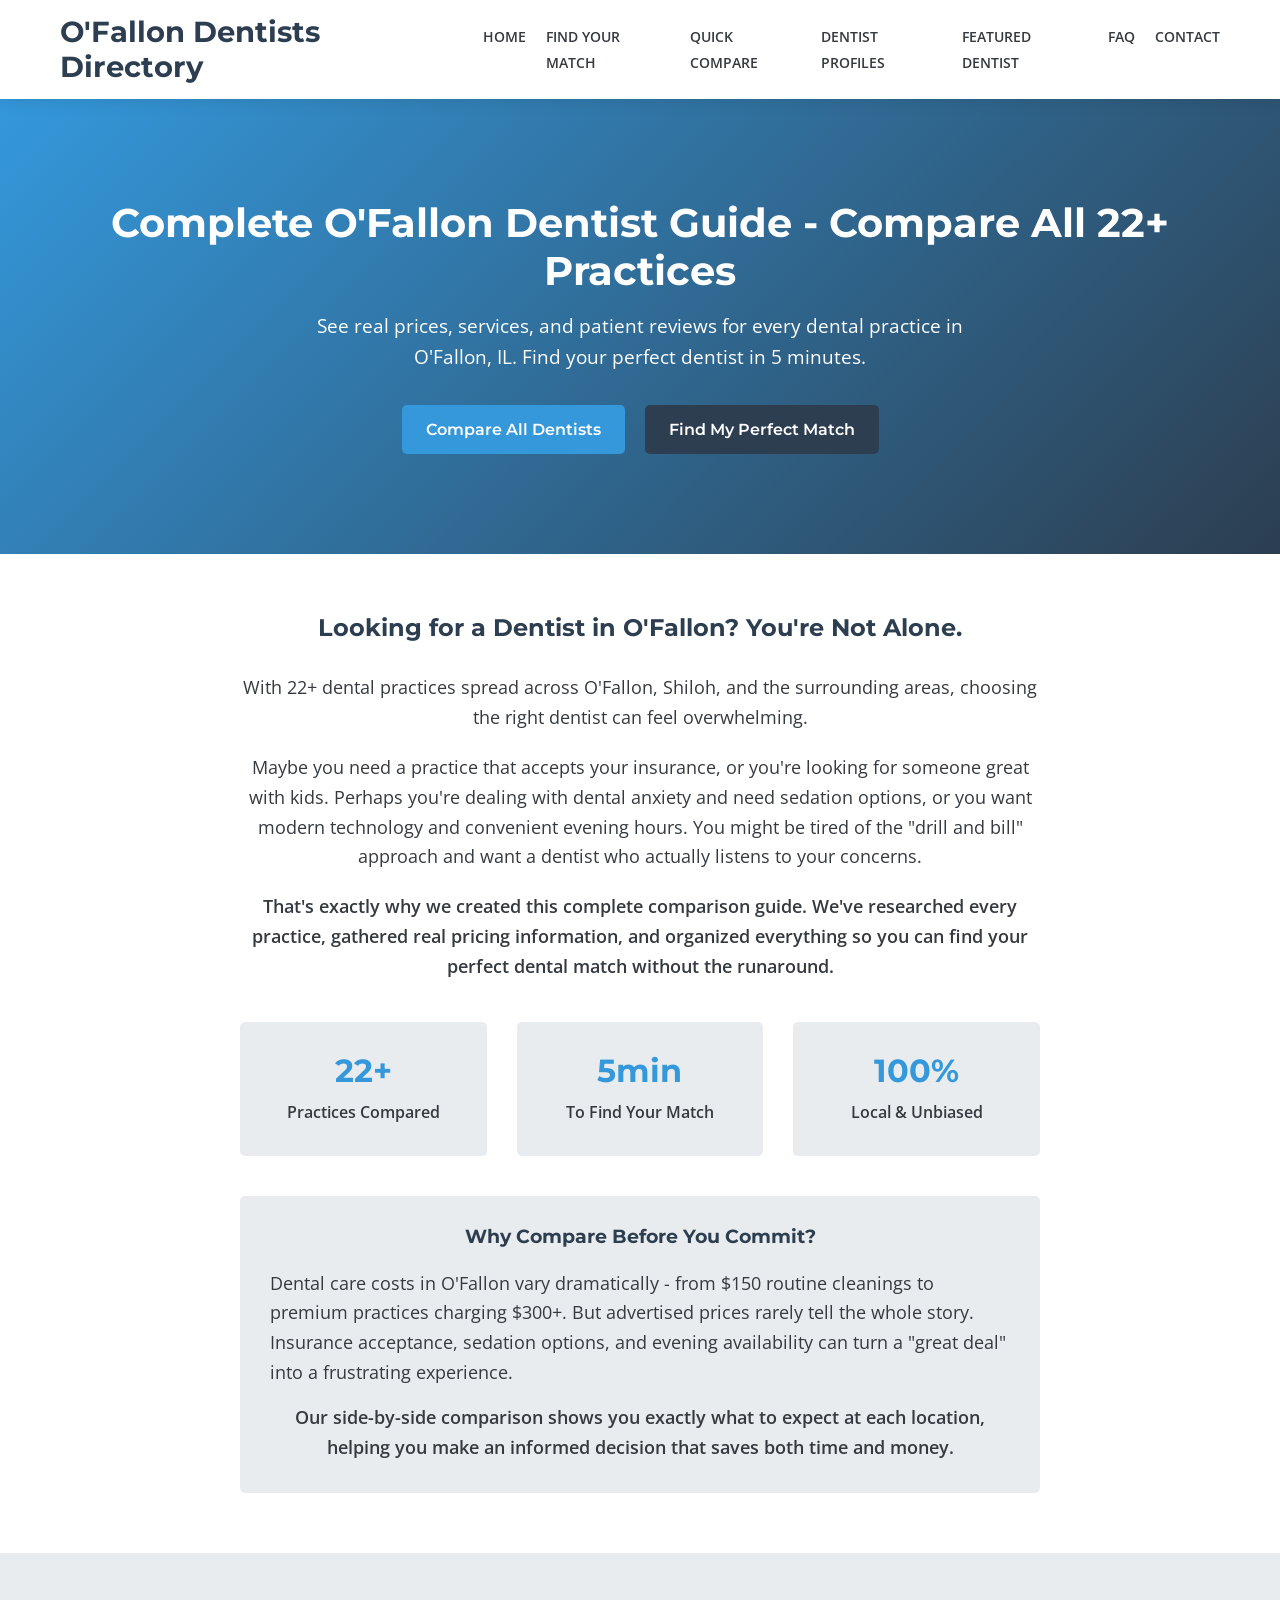
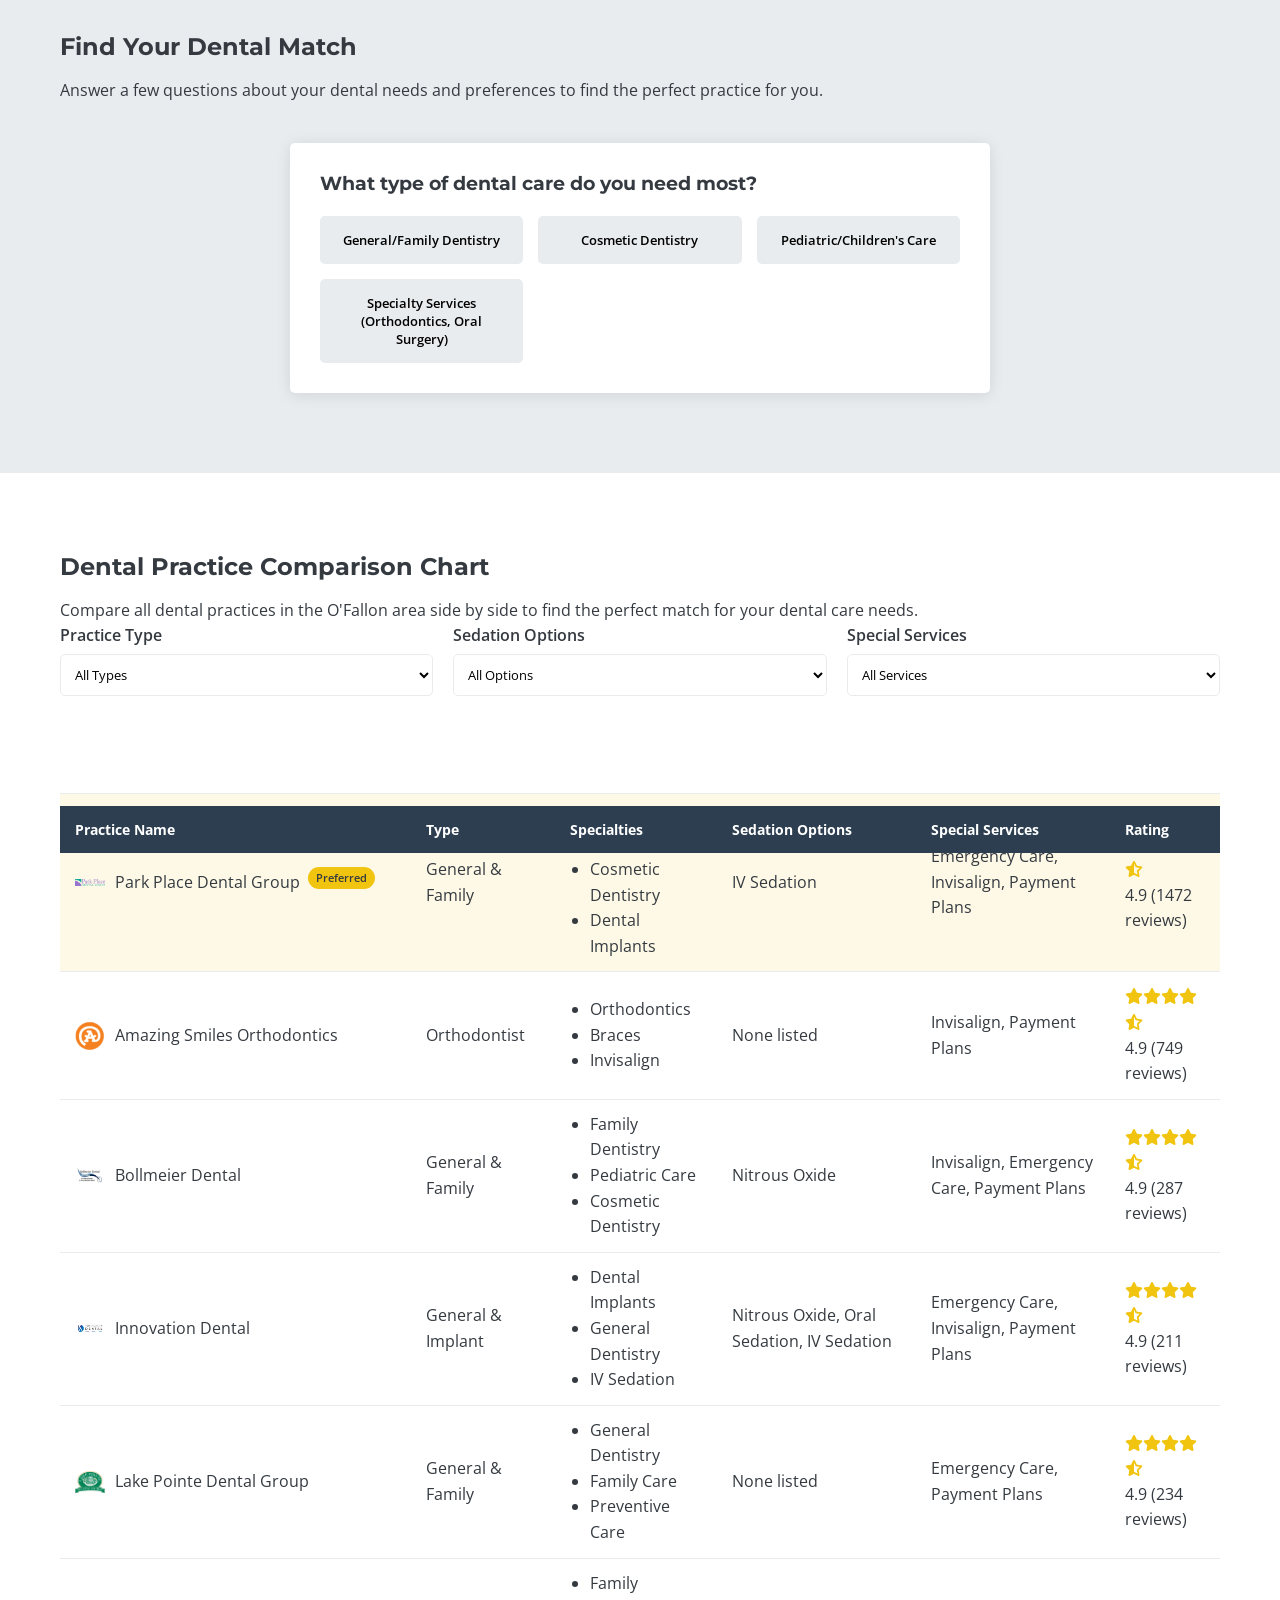
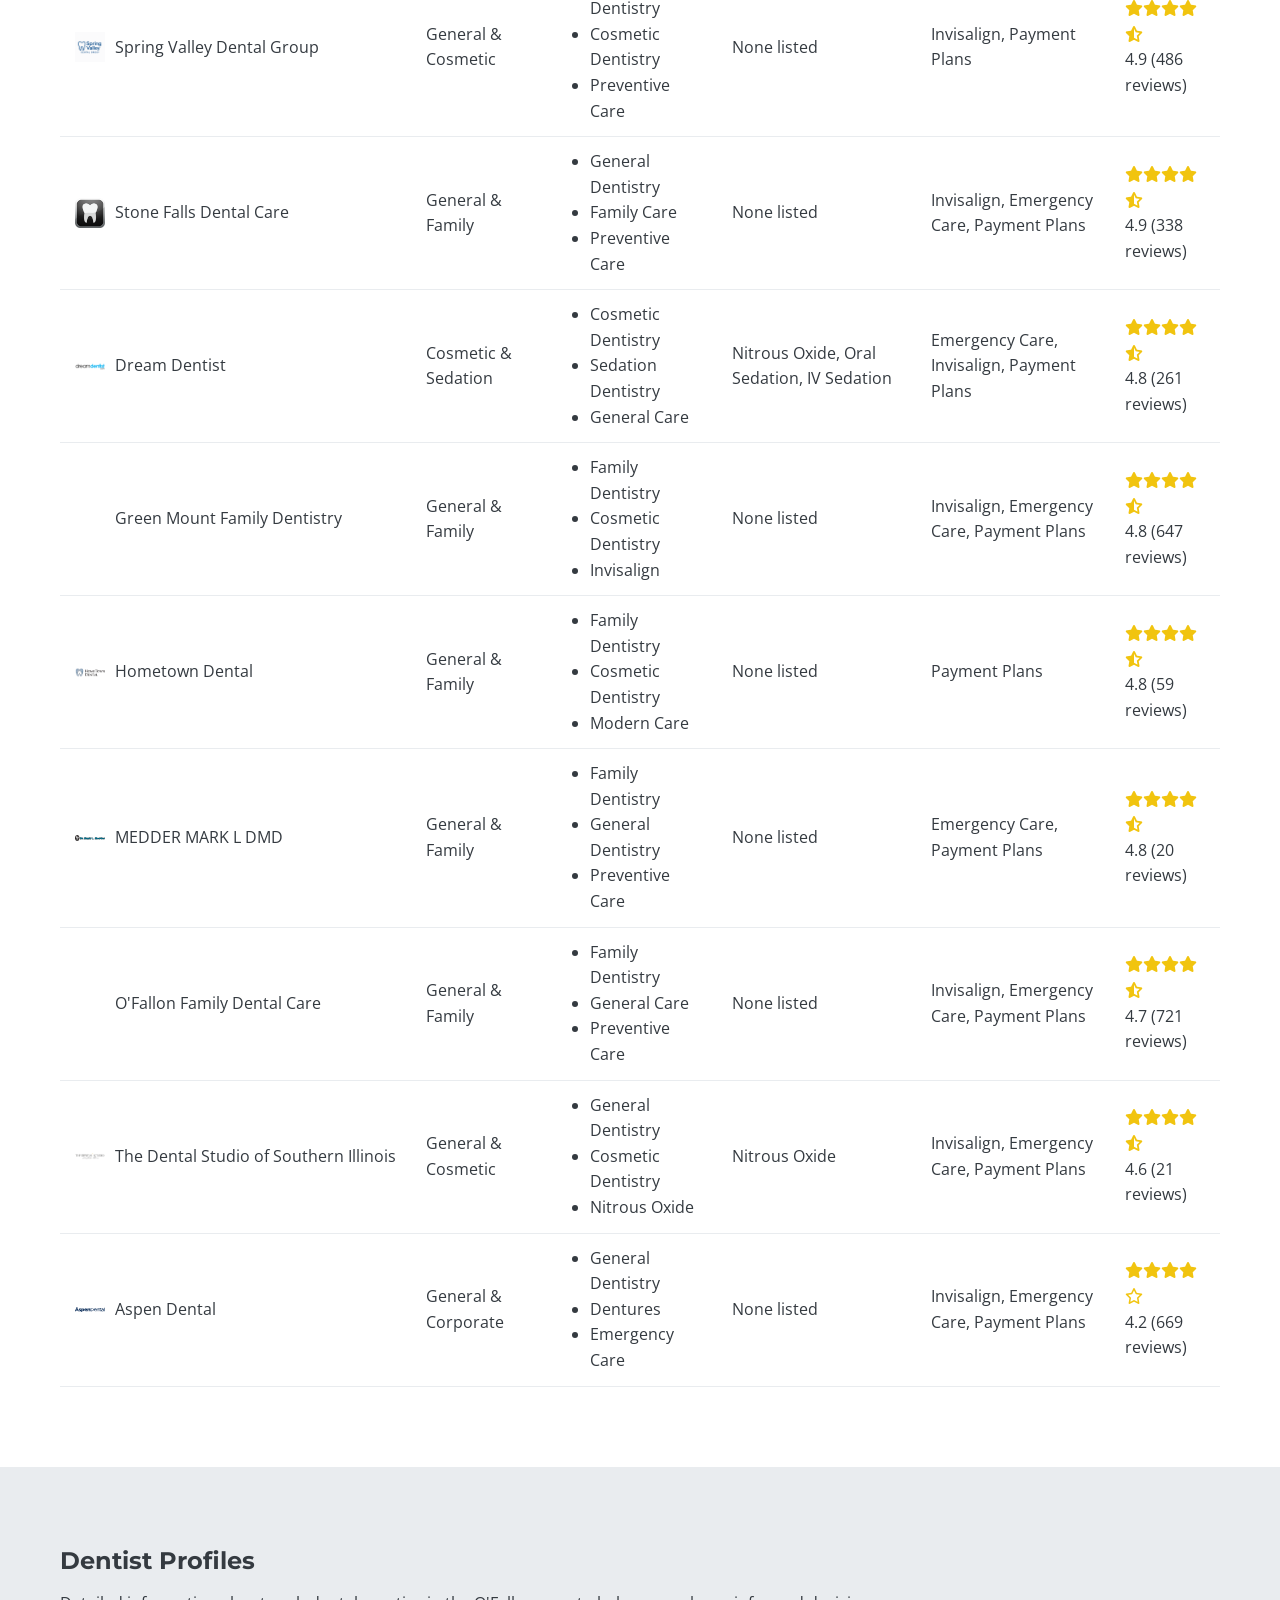
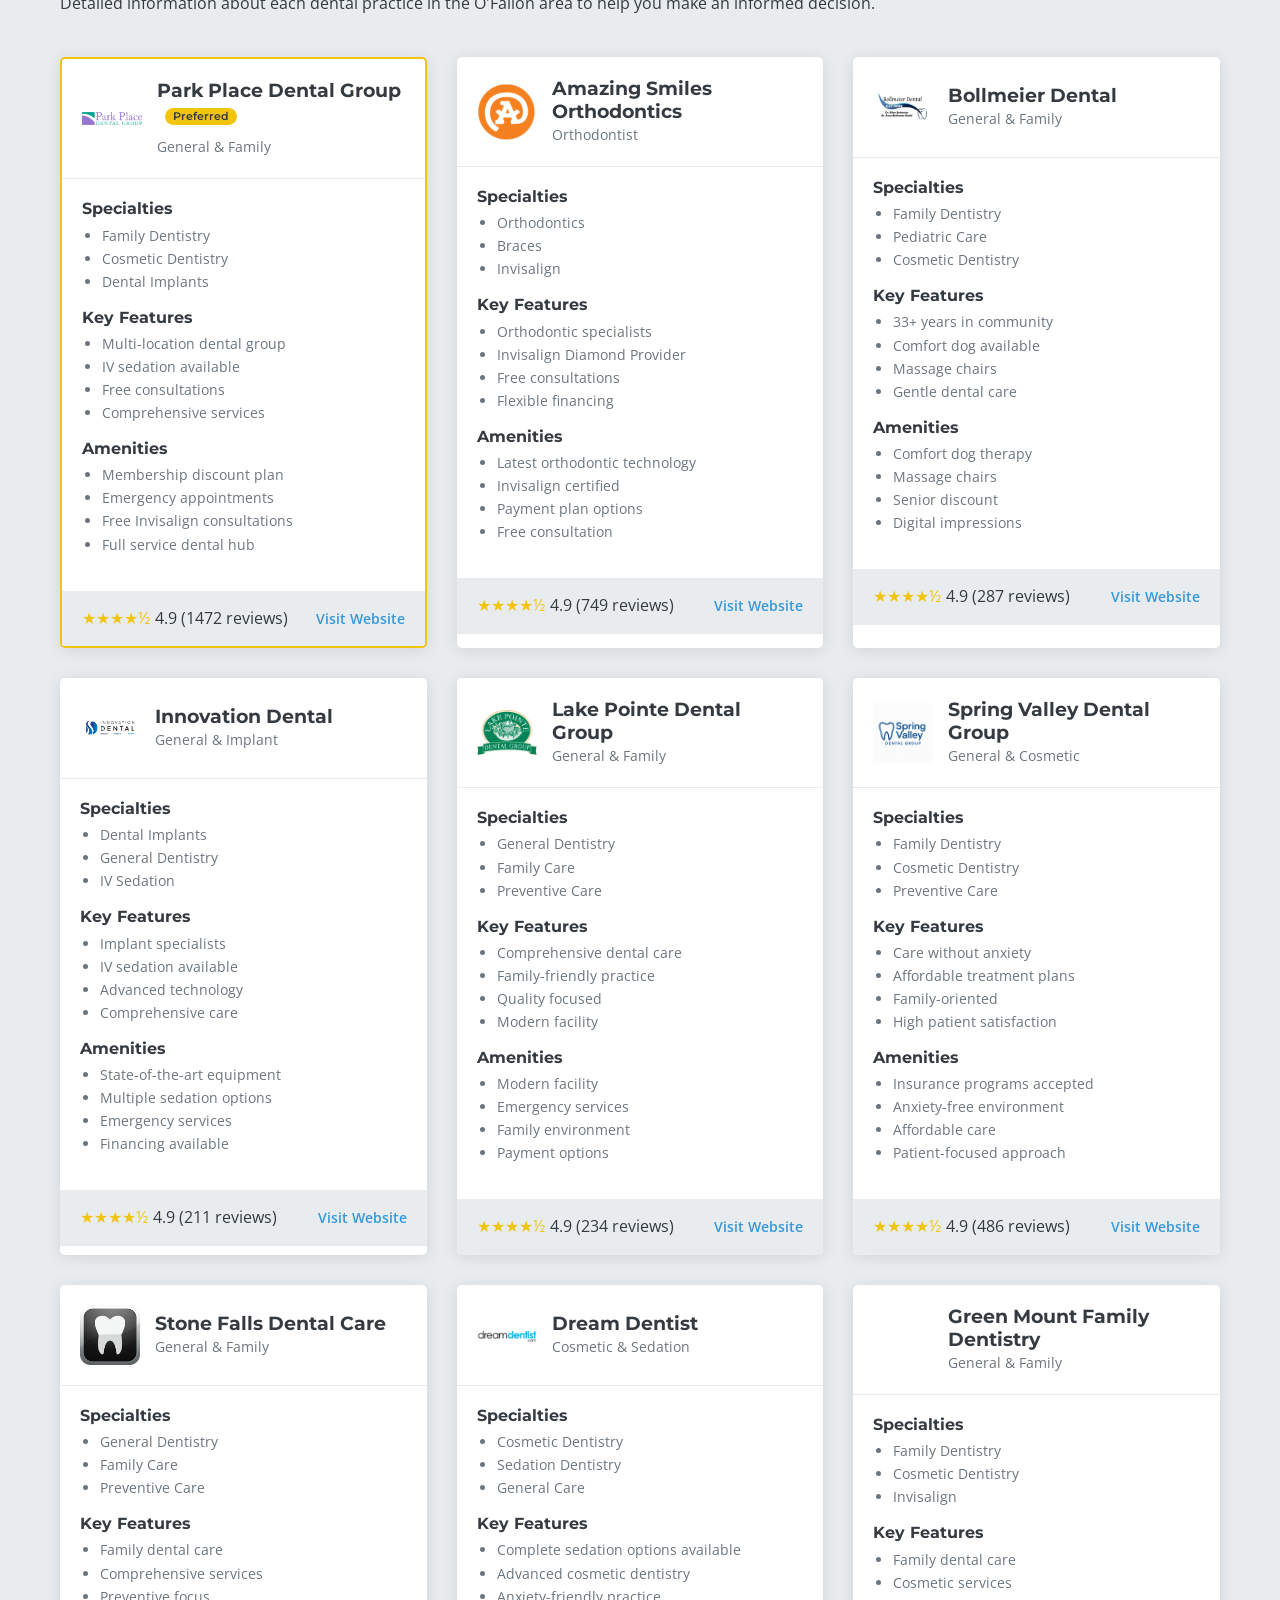
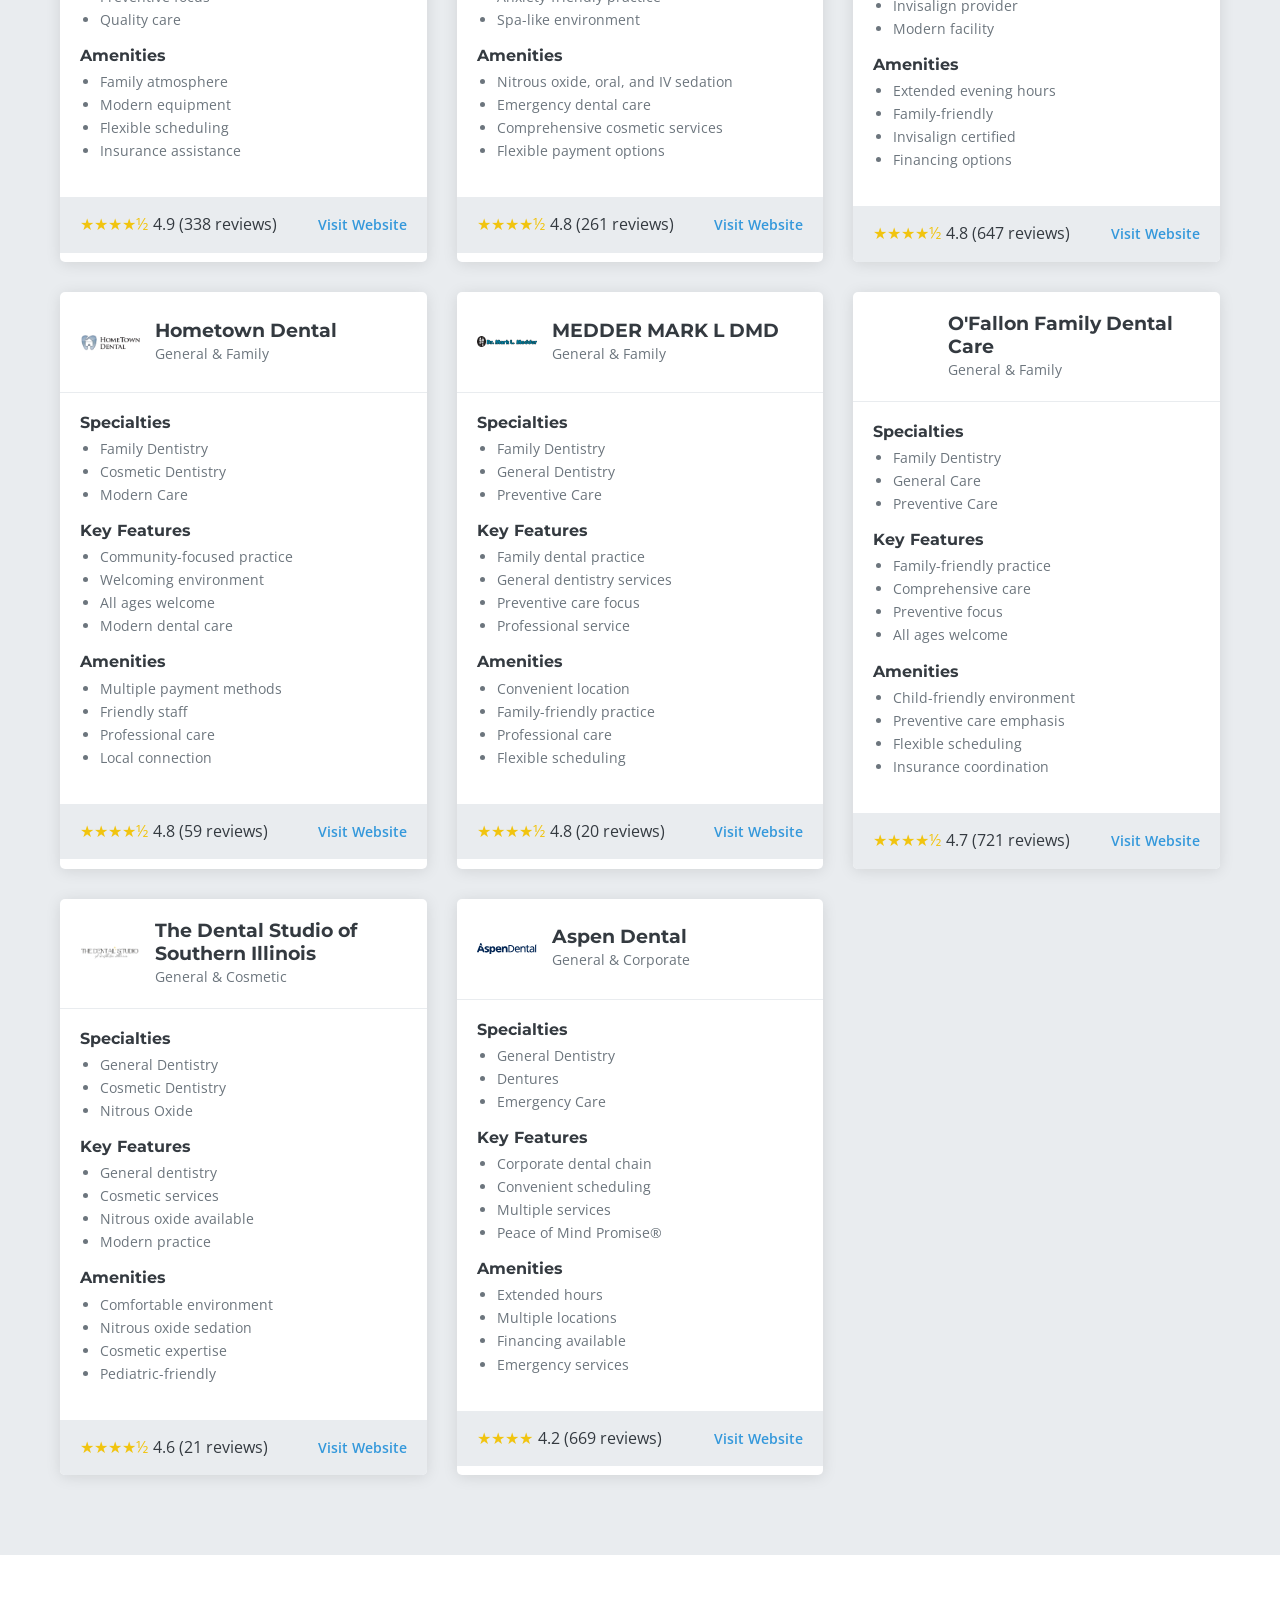
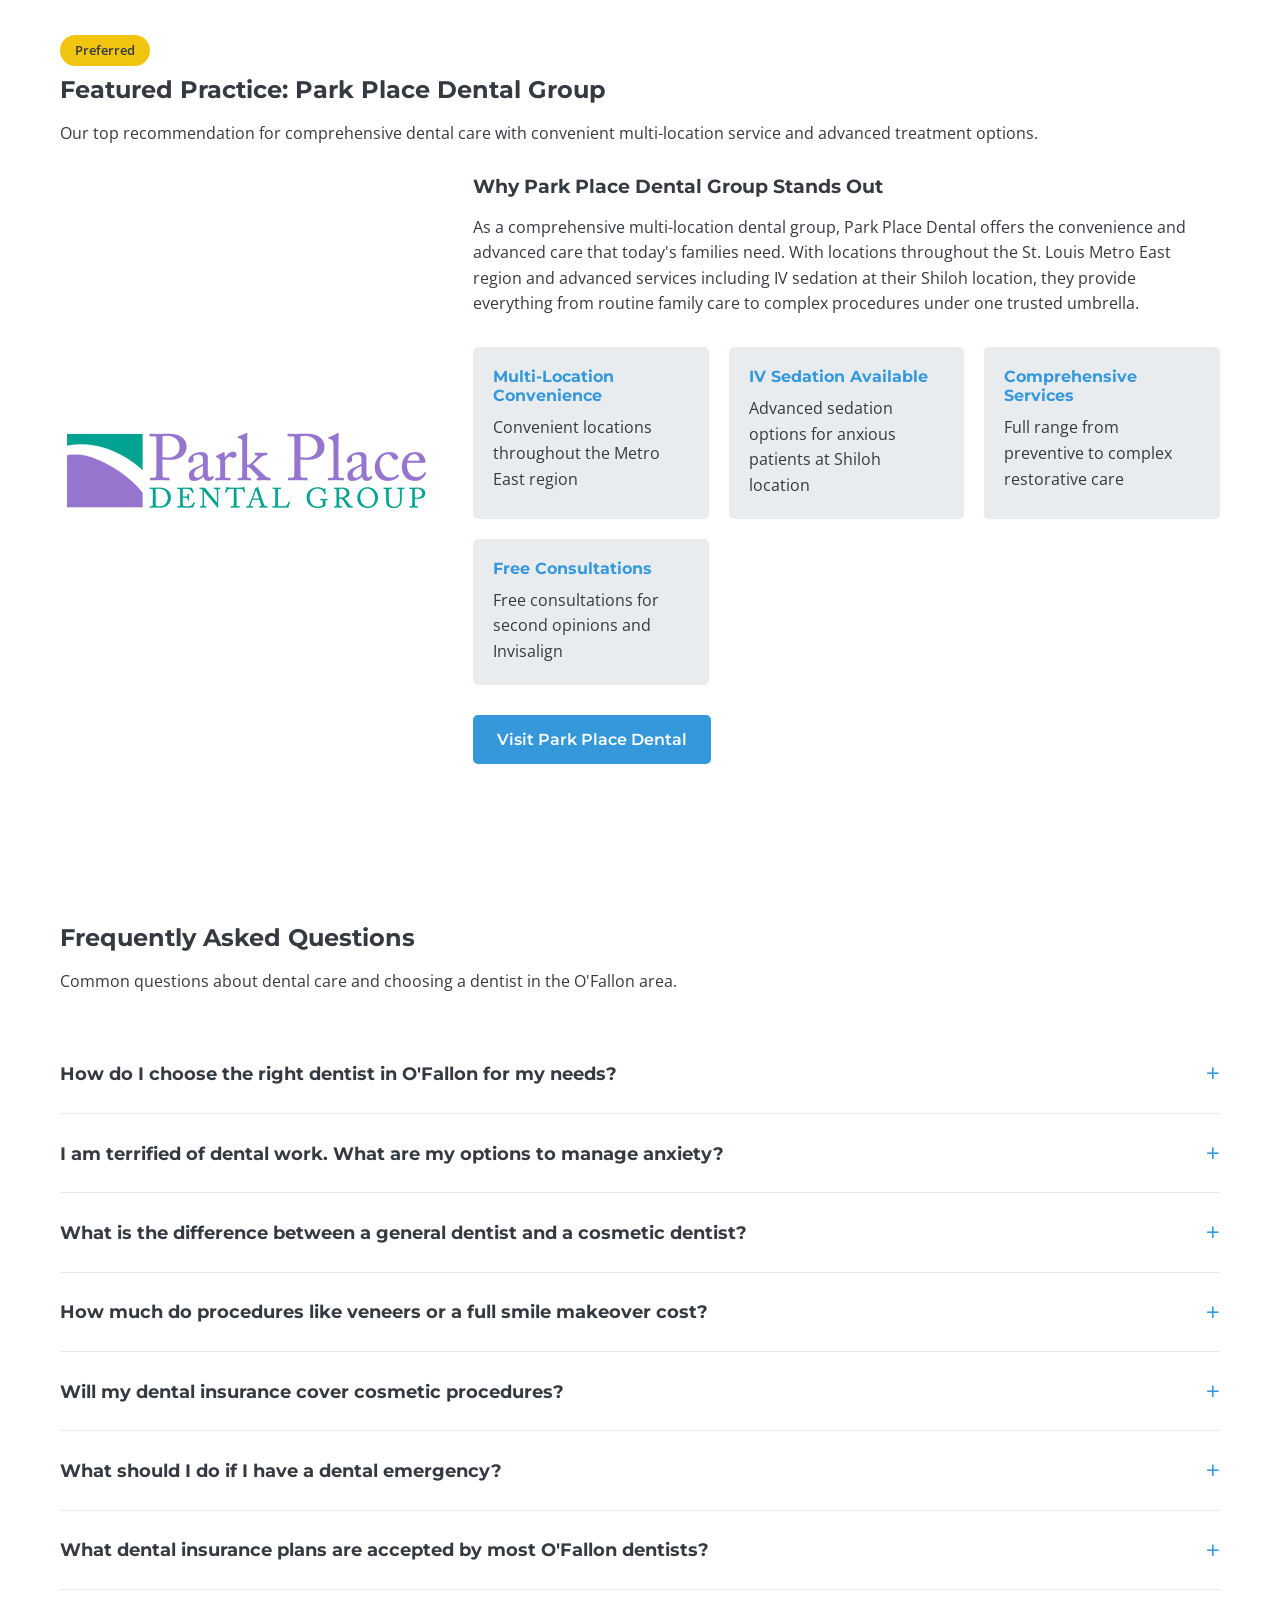
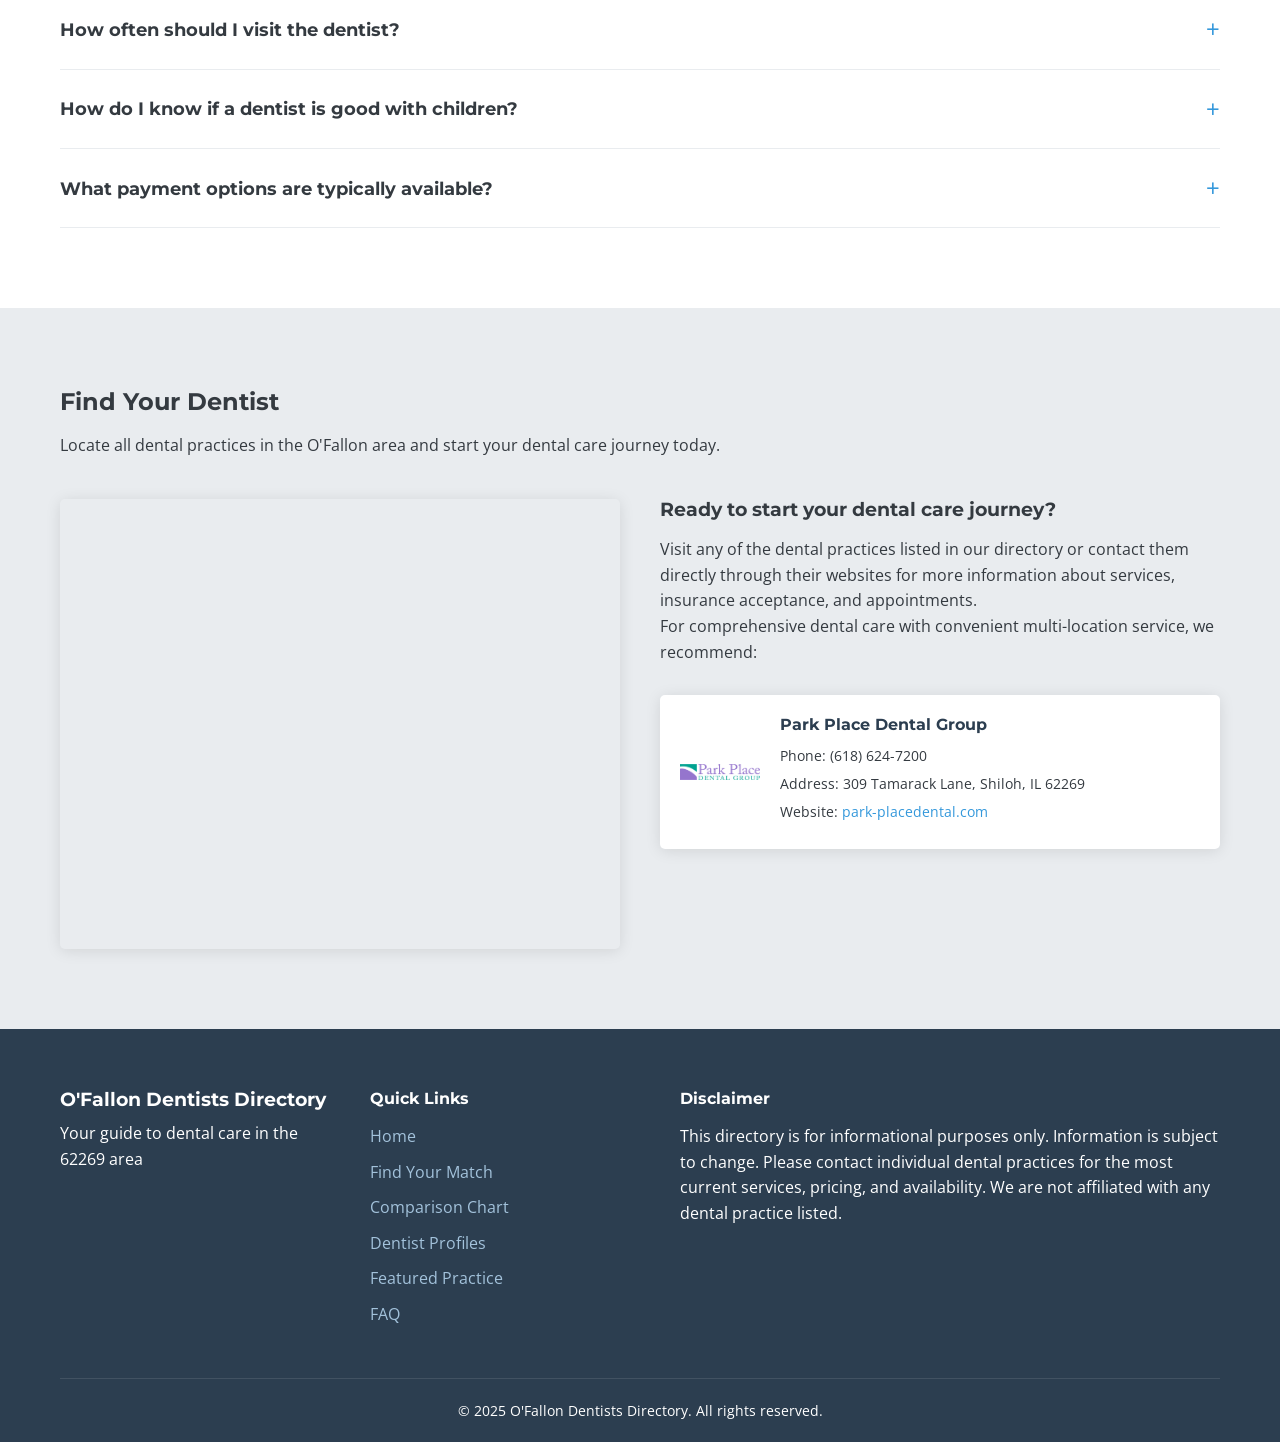
==== commit 5c6cfa0d: "Update index.html" ====
--- a/index.html
+++ b/index.html
@@ -1083,8 +1083,8 @@
             name: "Park Place Dental Group",
             type: "General & Family",
             specialties: ["Family Dentistry", "Cosmetic Dentistry", "Dental Implants"],
-            rating: 4.8,
-            reviews: "Positive testimonials",
+            rating: 4.9,
+            reviews: 1472,
             website: "https://www.park-placedental.com/",
             logo: "images/logos/parkplace.png",
             address: "309 Tamarack Lane, Shiloh, IL 62269",
@@ -1110,8 +1110,8 @@
             name: "Dream Dentist",
             type: "Cosmetic & Sedation",
             specialties: ["Cosmetic Dentistry", "Sedation Dentistry", "General Care"],
-            rating: 5.0,
-            reviews: 101,
+            rating: 4.8,
+            reviews: 261,
             website: "https://www.dreamdentist.com/",
             logo: "images/logos/dreamdentist.png",
             address: "1646 W Highway 50, O'Fallon, IL 62269",
@@ -1138,7 +1138,7 @@
             type: "General & Implant",
             specialties: ["Dental Implants", "General Dentistry", "IV Sedation"],
             rating: 4.9,
-            reviews: 1002,
+            reviews: 211,
             website: "https://www.innovationdentalgroup.com/",
             logo: "images/logos/innovationl.jpg",
             address: "717 Insight Avenue, Suite 200, O'Fallon, IL 62269",
@@ -1160,30 +1160,30 @@
             ]
           },
           {
-            id: "cambridgedental",
-            name: "Cambridge Dental Care",
-            type: "General & Cosmetic",
-            specialties: ["General Dentistry", "Cosmetic Dentistry", "Periodontics"],
-            rating: 4.9,
-            reviews: 943,
-            website: "https://cambridgefamilydentistry.com/",
-            logo: "images/logos/cambridge.webp",
-            address: "1490 North Greenmount Road, Suite B, O'Fallon, IL 62269",
-            phone: "(618) 632-1603",
+            id: "medder-mark",
+            name: "MEDDER MARK L DMD",
+            type: "General & Family",
+            specialties: ["Family Dentistry", "General Dentistry", "Preventive Care"],
+            rating: 4.8,
+            reviews: 20,
+            website: "#",
+            logo: "images/logos/markmedder.webp",
+            address: "1403 S Lincoln Ave, O'Fallon, IL 62269",
+            phone: "Contact for information",
             isPremium: false,
             sedationOptions: [],
-            specialServices: ["Invisalign", "Emergency Care", "Payment Plans"],
+            specialServices: ["Emergency Care", "Payment Plans"],
             features: [
-              "Periodontal specialists",
-              "Comprehensive care",
-              "Advanced procedures",
-              "High patient satisfaction"
+              "Family dental practice",
+              "General dentistry services",
+              "Preventive care focus",
+              "Professional service"
             ],
             amenities: [
-              "LAPT therapy",
-              "Bone grafting",
-              "Emergency services",
-              "Payment options"
+              "Convenient location",
+              "Family-friendly practice",
+              "Professional care",
+              "Flexible scheduling"
             ]
           },
           {
@@ -1219,7 +1219,7 @@
             type: "General & Cosmetic",
             specialties: ["Family Dentistry", "Cosmetic Dentistry", "Preventive Care"],
             rating: 4.9,
-            reviews: 489,
+            reviews: 486,
             website: "https://www.svdg-ofallon.com/",
             logo: "images/logos/springvalley.png",
             address: "904 E Highway 50, O'Fallon, IL 62269",
@@ -1246,10 +1246,10 @@
             type: "General & Family",
             specialties: ["General Dentistry", "Family Care", "Preventive Care"],
             rating: 4.9,
-            reviews: 338,
+            reviews: 234,
             website: "https://lakepointedentalgroup.com/",
             logo: "images/logos/lakepointe.webp",
-            address: "O'Fallon area",
+            address: "1002 E Wesley Dr STE 200, O'Fallon, IL 62269",
             phone: "Contact via website",
             isPremium: false,
             sedationOptions: [],
@@ -1300,7 +1300,7 @@
             type: "General & Corporate",
             specialties: ["General Dentistry", "Dentures", "Emergency Care"],
             rating: 4.2,
-            reviews: 696,
+            reviews: 669,
             website: "https://www.aspendental.com/dentist/il/o-fallon/",
             logo: "images/logos/aspen.svg",
             address: "1707 West Highway 50, O'Fallon, IL 62269",
@@ -1326,8 +1326,8 @@
             name: "Bollmeier Dental",
             type: "General & Family",
             specialties: ["Family Dentistry", "Pediatric Care", "Cosmetic Dentistry"],
-            rating: 4.3,
-            reviews: 15,
+            rating: 4.9,
+            reviews: 287,
             website: "http://bollmeierdental.com/",
             logo: "images/logos/bollmeier.jpg",
             address: "2010 W US Highway 50, O'Fallon, IL 62269",
@@ -1353,8 +1353,8 @@
             name: "Hometown Dental",
             type: "General & Family",
             specialties: ["Family Dentistry", "Cosmetic Dentistry", "Modern Care"],
-            rating: 4.5,
-            reviews: "Positive testimonials",
+            rating: 4.8,
+            reviews: 59,
             website: "https://www.home-towndental.com/",
             logo: "images/logos/hometown.png",
             address: "904 Talon Dr, O'Fallon, IL 62269",
@@ -1376,42 +1376,15 @@
             ]
           },
           {
-            id: "shilohdentalgroup",
-            name: "Shiloh Dental Group",
-            type: "General & Preventative",
-            specialties: ["Preventative Care", "Cosmetic Dentistry", "Oral Surgery"],
-            rating: 4.8,
-            reviews: 18,
-            website: "http://www.shilohdentalgroup.com/",
-            logo: "images/logos/shilohdental.png",
-            address: "301 Tamarack Lane, Shiloh, IL 62269",
-            phone: "(618) 632-5566",
-            isPremium: false,
-            sedationOptions: [],
-            specialServices: ["Payment Plans"],
-            features: [
-              "Lifetime preventative care",
-              "Family-oriented practice",
-              "Comprehensive services",
-              "Treat patients like family"
-            ],
-            amenities: [
-              "Dental implants",
-              "Endodontics",
-              "Oral surgery",
-              "Preventive focus"
-            ]
-          },
-          {
             id: "stonefallsdental",
             name: "Stone Falls Dental Care",
             type: "General & Family",
             specialties: ["General Dentistry", "Family Care", "Preventive Care"],
             rating: 4.9,
-            reviews: 212,
+            reviews: 338,
             website: "#",
             logo: "images/logos/stonefalls.png",
-            address: "O'Fallon area",
+            address: "4945 Stone Fls Ctr Suite A, O'Fallon, IL 62269",
             phone: "Contact for information",
             isPremium: false,
             sedationOptions: [],
@@ -1434,11 +1407,11 @@
             name: "The Dental Studio of Southern Illinois",
             type: "General & Cosmetic",
             specialties: ["General Dentistry", "Cosmetic Dentistry", "Nitrous Oxide"],
-            rating: 5.0,
-            reviews: 4,
+            rating: 4.6,
+            reviews: 21,
             website: "https://thedentalstudio.com/",
             logo: "images/logos/dentalstudio.webp",
-            address: "O'Fallon, IL 62269",
+            address: "741 W State St # 1, O'Fallon, IL 62269",
             phone: "Contact via website",
             isPremium: false,
             sedationOptions: ["Nitrous Oxide"],
@@ -1461,8 +1434,8 @@
             name: "Amazing Smiles Orthodontics",
             type: "Orthodontist",
             specialties: ["Orthodontics", "Braces", "Invisalign"],
-            rating: 5.0,
-            reviews: 243,
+            rating: 4.9,
+            reviews: 749,
             website: "https://amazingsmiles.com/location/ofallon/",
             logo: "images/logos/amazingsmiles.png",
             address: "4905 Stone Falls Center Dr, Ste A, O'Fallon, IL 62269",
@@ -1481,168 +1454,6 @@
               "Invisalign certified",
               "Payment plan options",
               "Free consultation"
-            ]
-          },
-          {
-            id: "azarorthodontics",
-            name: "Azar Orthodontics",
-            type: "Orthodontist",
-            specialties: ["Orthodontics", "Braces", "Invisalign"],
-            rating: 4.8,
-            reviews: "A+ BBB Rating",
-            website: "https://azarorthodontics.com/",
-            logo: "images/logos/azar.png",
-            address: "O'Fallon, IL 62269",
-            phone: "Contact via website",
-            isPremium: false,
-            sedationOptions: [],
-            specialServices: ["Invisalign", "Payment Plans"],
-            features: [
-              "Orthodontic specialists",
-              "Braces and aligners",
-              "A+ BBB rating",
-              "Modern technology"
-            ],
-            amenities: [
-              "Advanced orthodontics",
-              "Digital planning",
-              "Consultation available",
-              "Flexible payments"
-            ]
-          },
-          {
-            id: "olson-orthodontics",
-            name: "Olson Orthodontics",
-            type: "Orthodontist",
-            specialties: ["Orthodontics", "Braces", "Invisalign"],
-            rating: 5.0,
-            reviews: 170,
-            website: "#",
-            logo: "images/logos/olson.png",
-            address: "O'Fallon area",
-            phone: "Contact for information",
-            isPremium: false,
-            sedationOptions: [],
-            specialServices: ["Invisalign", "Payment Plans"],
-            features: [
-              "Orthodontic specialists",
-              "Advanced techniques",
-              "Invisalign certified",
-              "Digital technology"
-            ],
-            amenities: [
-              "Modern orthodontic care",
-              "Digital imaging",
-              "Flexible appointments",
-              "Progress tracking"
-            ]
-          },
-          {
-            id: "allgrins4kids",
-            name: "All Grins 4 Kids",
-            type: "Pediatric Specialist",
-            specialties: ["Pediatric Dentistry", "Special Needs Care", "Child-Friendly"],
-            rating: 4.8,
-            reviews: "Contact for info",
-            website: "https://www.allgrins4kids.com/",
-            logo: "images/logos/allgrins4kids.svg",
-            address: "317 Tamarack Lane, Shiloh, IL 62269",
-            phone: "(618) 628-4400",
-            isPremium: false,
-            sedationOptions: ["Nitrous Oxide"],
-            specialServices: ["Emergency Care", "Payment Plans"],
-            features: [
-              "Pediatric specialists",
-              "Child-friendly environment",
-              "Special needs care",
-              "Fun atmosphere"
-            ],
-            amenities: [
-              "Kid-focused design",
-              "Nitrous oxide available",
-              "Digital X-rays",
-              "Refer a Friend program"
-            ]
-          },
-          {
-            id: "associated-pediatric",
-            name: "Associated Pediatric Dentistry",
-            type: "Pediatric Specialist",
-            specialties: ["Pediatric Dentistry", "Special Needs Care", "General Anesthesia"],
-            rating: 4.9,
-            reviews: 314,
-            website: "#",
-            logo: "images/logos/associatedpediatric.png",
-            address: "O'Fallon area",
-            phone: "Contact for information",
-            isPremium: false,
-            sedationOptions: ["Nitrous Oxide", "General Anesthesia"],
-            specialServices: ["Emergency Care", "Payment Plans"],
-            features: [
-              "Pediatric specialists",
-              "Special needs expertise",
-              "General anesthesia available",
-              "Child-focused environment"
-            ],
-            amenities: [
-              "Kid-friendly atmosphere",
-              "Specialized equipment",
-              "Behavior management",
-              "Parent education"
-            ]
-          },
-          {
-            id: "midamerica-oral",
-            name: "Mid America Oral Surgery",
-            type: "Oral Surgeon",
-            specialties: ["Oral Surgery", "Extractions", "Implants"],
-            rating: 4.9,
-            reviews: 744,
-            website: "#",
-            logo: "images/logos/midamericaoms.png",
-            address: "O'Fallon area",
-            phone: "Contact for information",
-            isPremium: false,
-            sedationOptions: ["Nitrous Oxide", "Oral Sedation", "IV Sedation"],
-            specialServices: ["Emergency Care", "Payment Plans"],
-            features: [
-              "Oral surgery specialists",
-              "Multiple sedation options",
-              "Advanced procedures",
-              "Emergency services"
-            ],
-            amenities: [
-              "Surgical expertise",
-              "Full sedation options",
-              "Emergency availability",
-              "Modern facility"
-            ]
-          },
-          {
-            id: "oralsurgeons-so-il",
-            name: "Oral Surgeons of Southern Illinois",
-            type: "Oral Surgeon",
-            specialties: ["Oral Surgery", "Maxillofacial Surgery", "Implants"],
-            rating: 5.0,
-            reviews: "Contact for info",
-            website: "#",
-            logo: "images/logos/ossi.png",
-            address: "Southern Illinois area",
-            phone: "Contact for information",
-            isPremium: false,
-            sedationOptions: ["Nitrous Oxide", "Oral Sedation", "IV Sedation"],
-            specialServices: ["Emergency Care", "Payment Plans"],
-            features: [
-              "Maxillofacial surgery",
-              "Comprehensive sedation",
-              "Surgical expertise",
-              "Emergency care"
-            ],
-            amenities: [
-              "Advanced surgical techniques",
-              "Complete sedation options",
-              "Specialist care",
-              "Emergency services"
             ]
           }
         ];
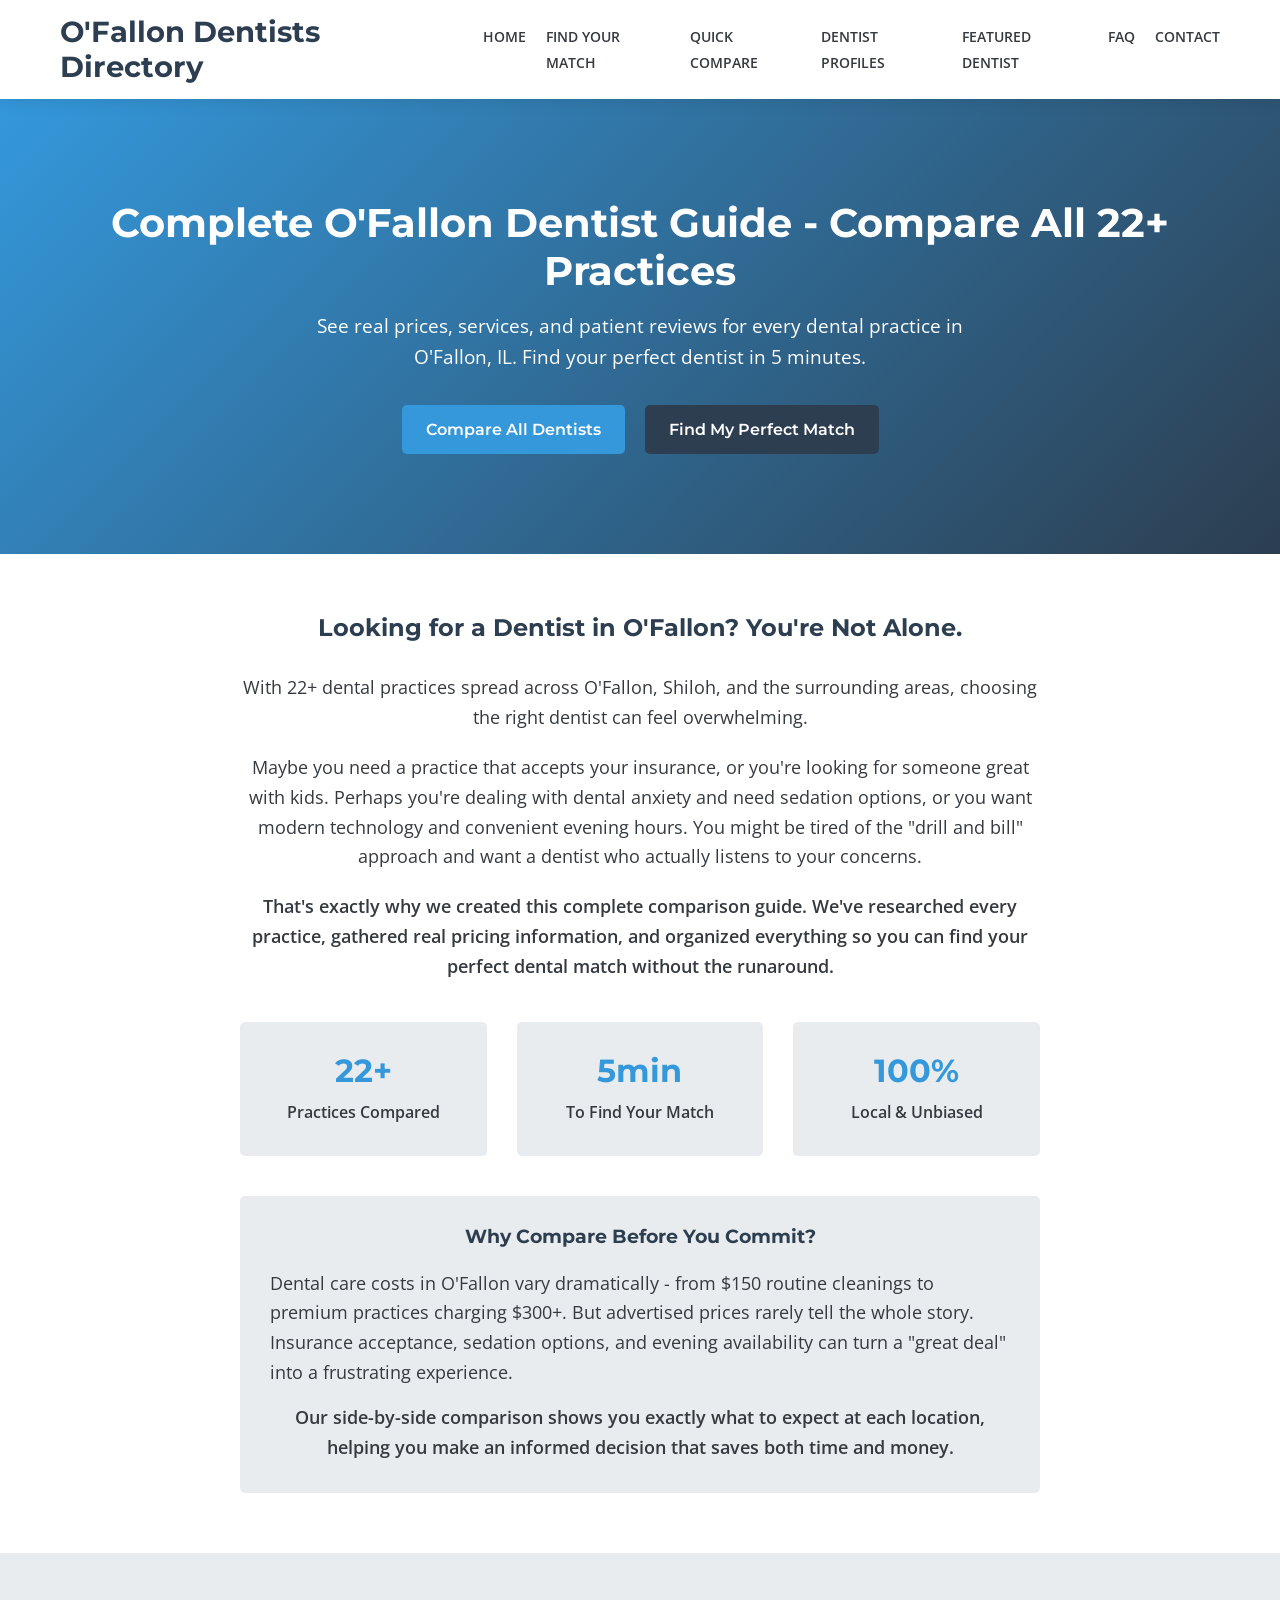
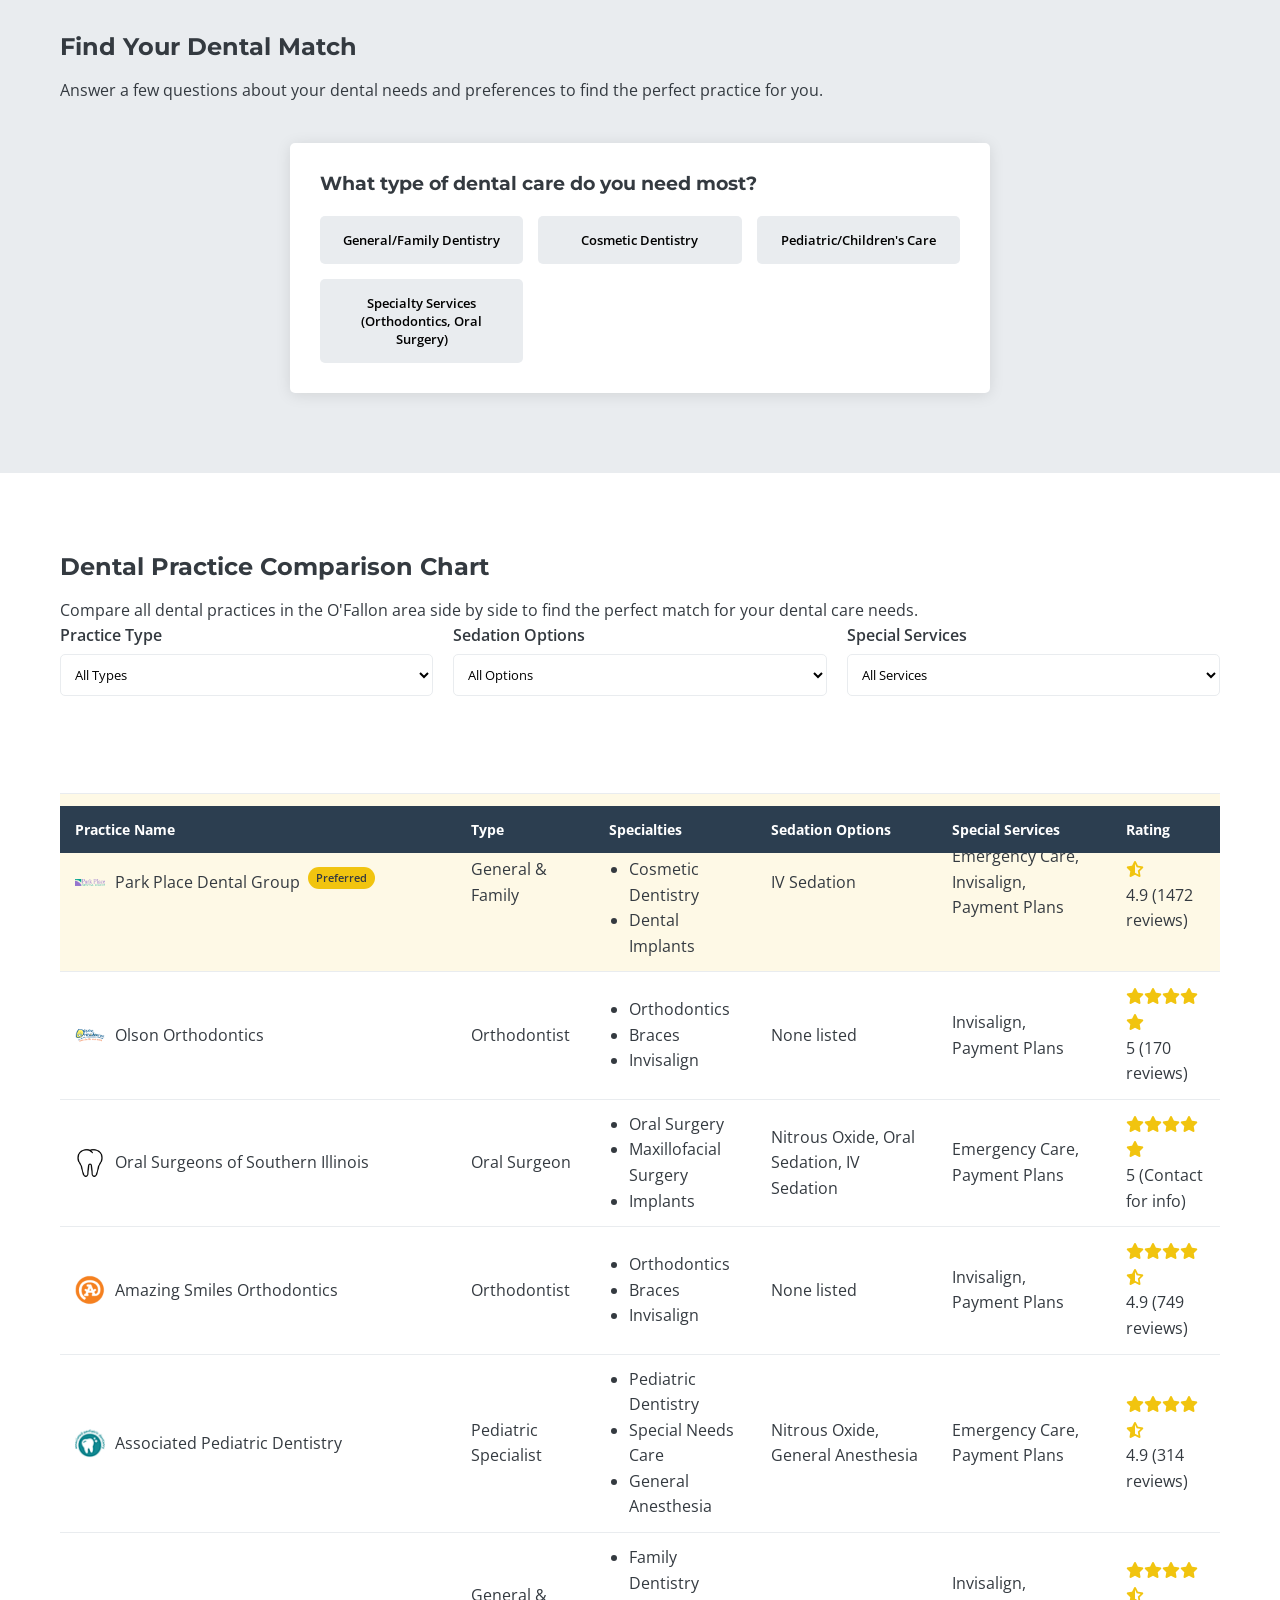
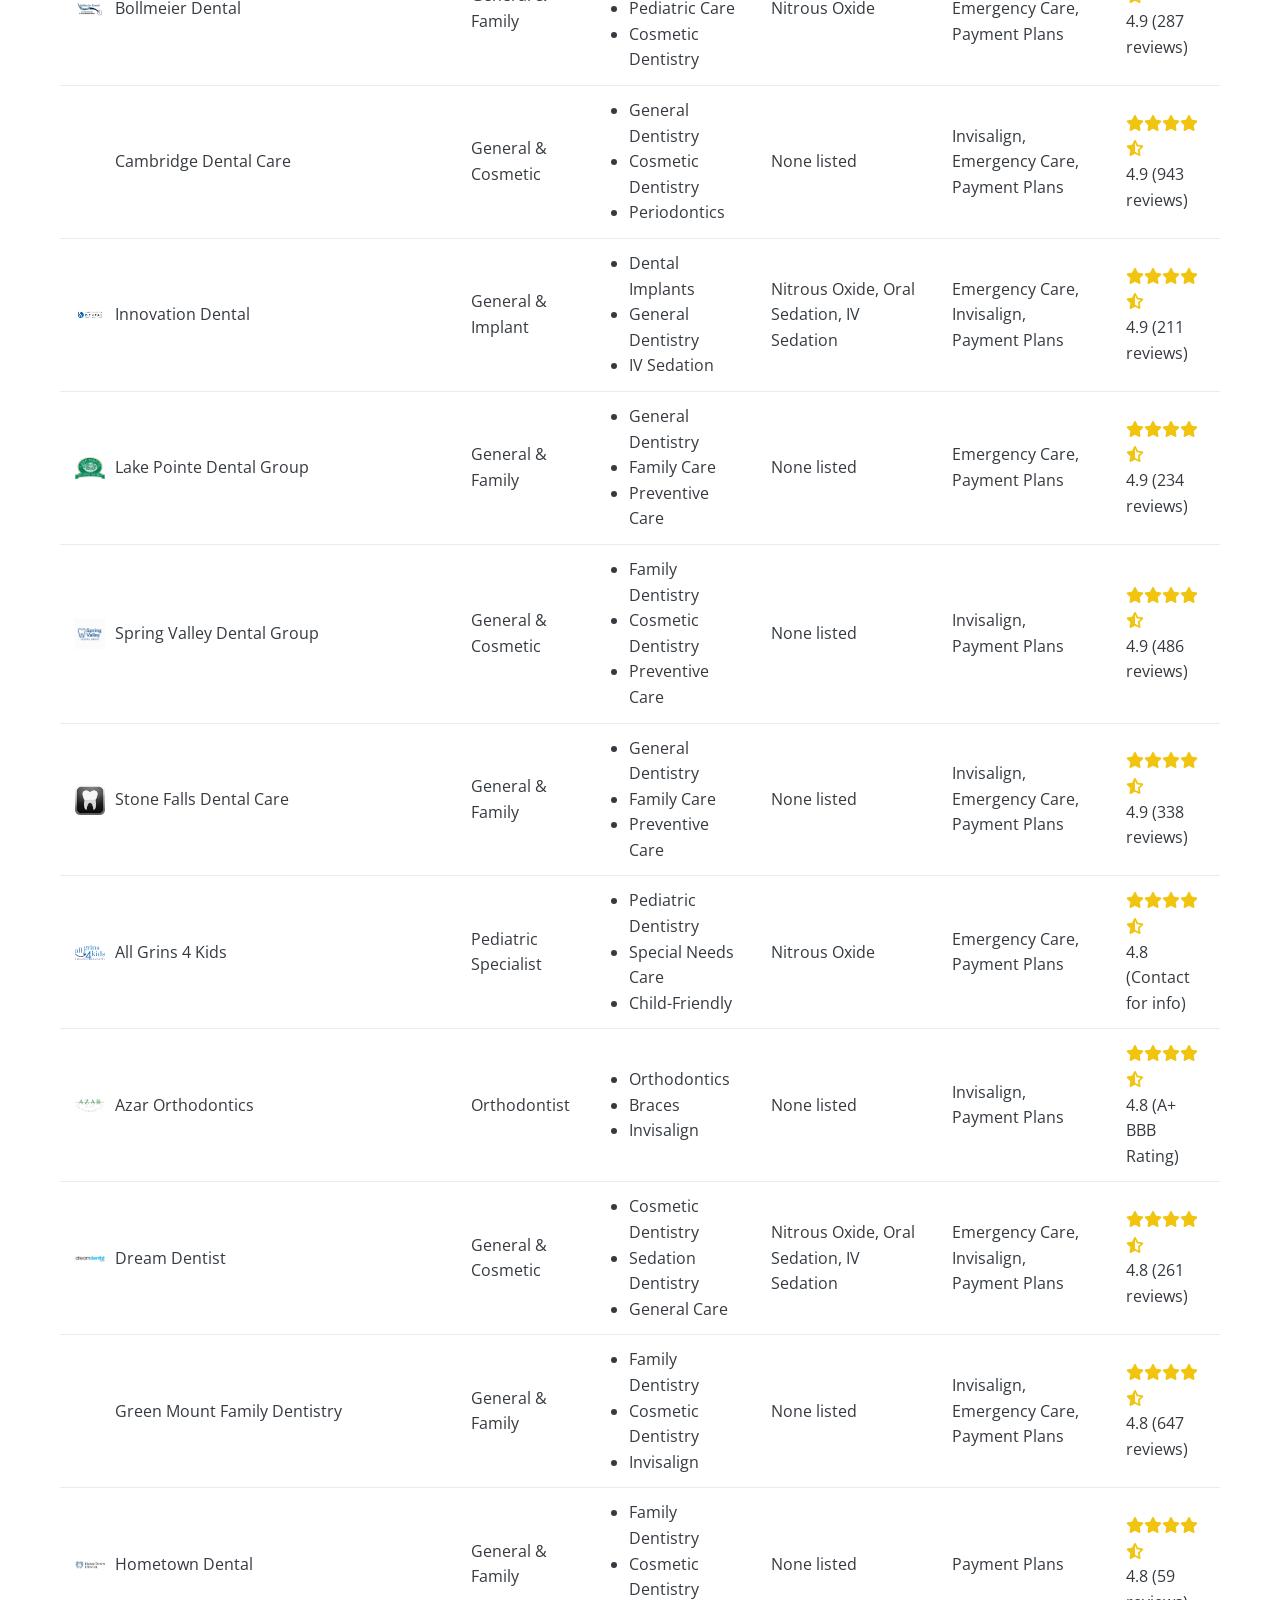
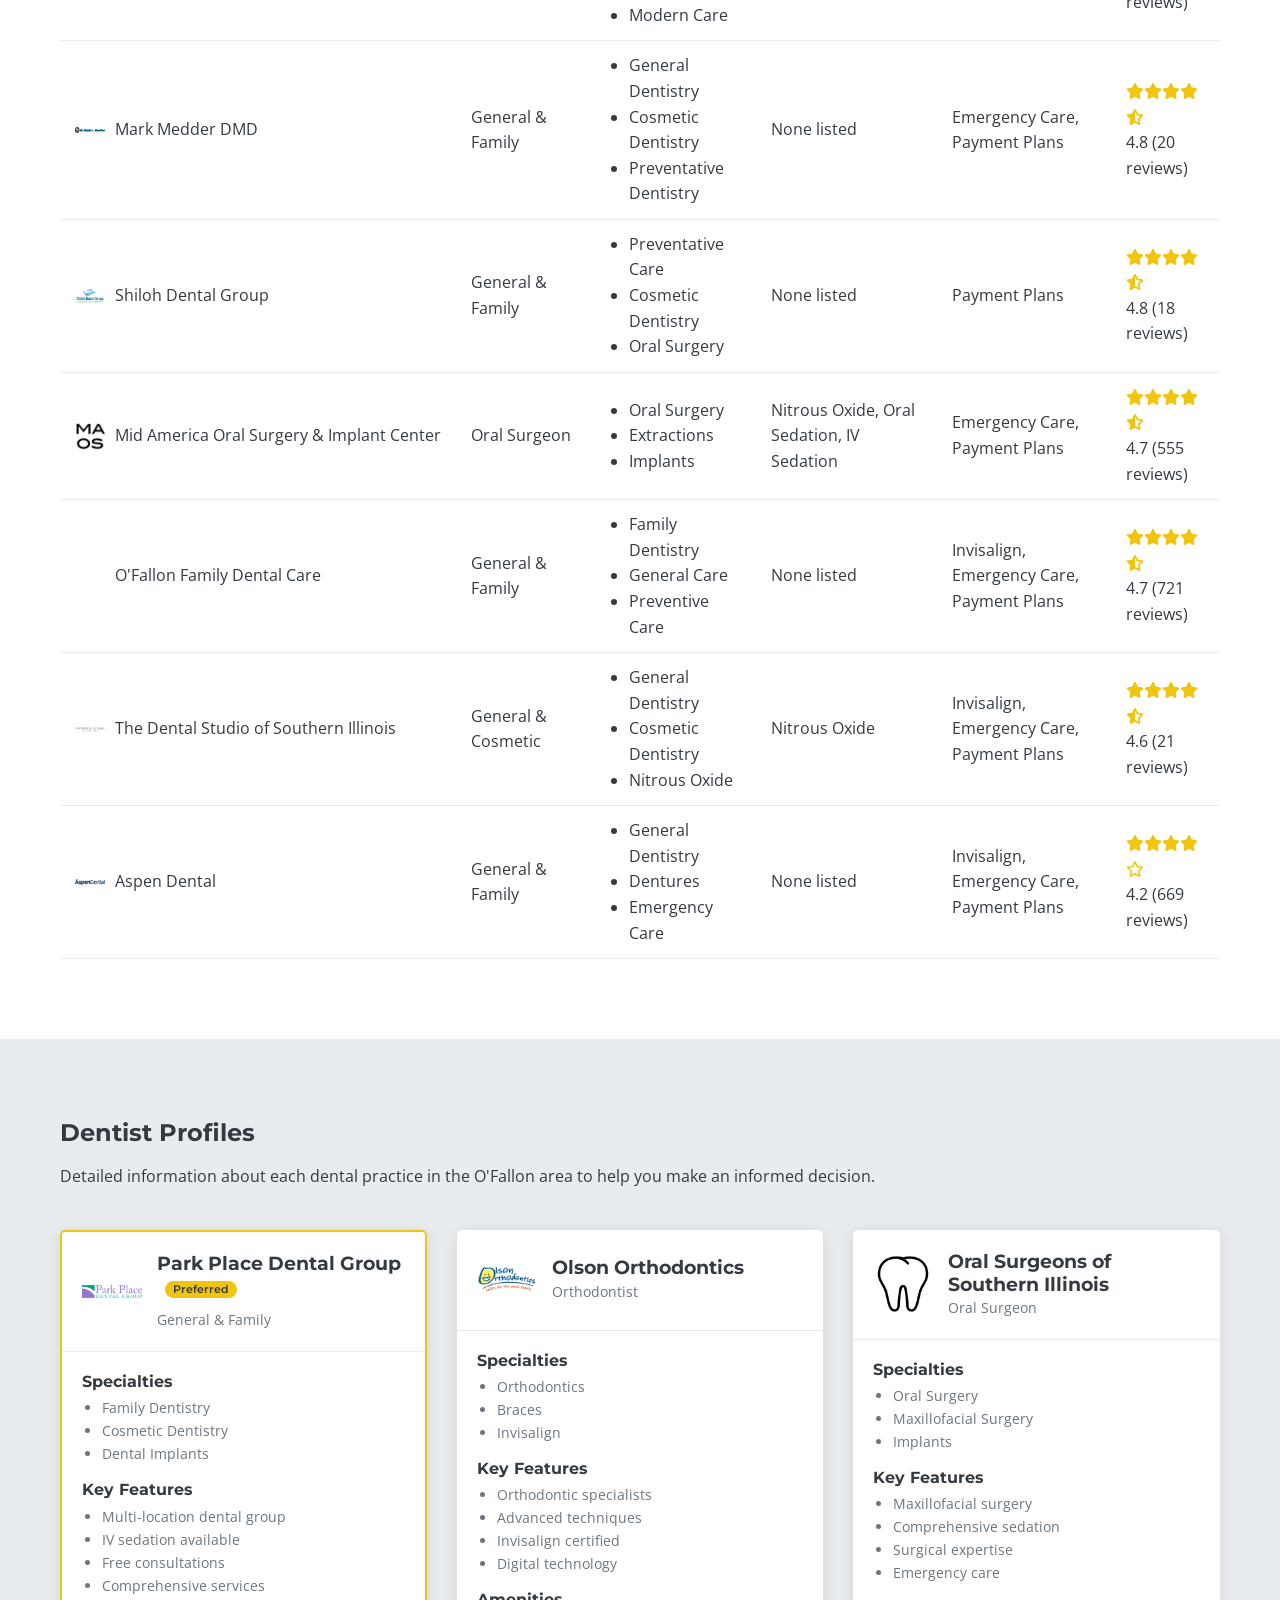
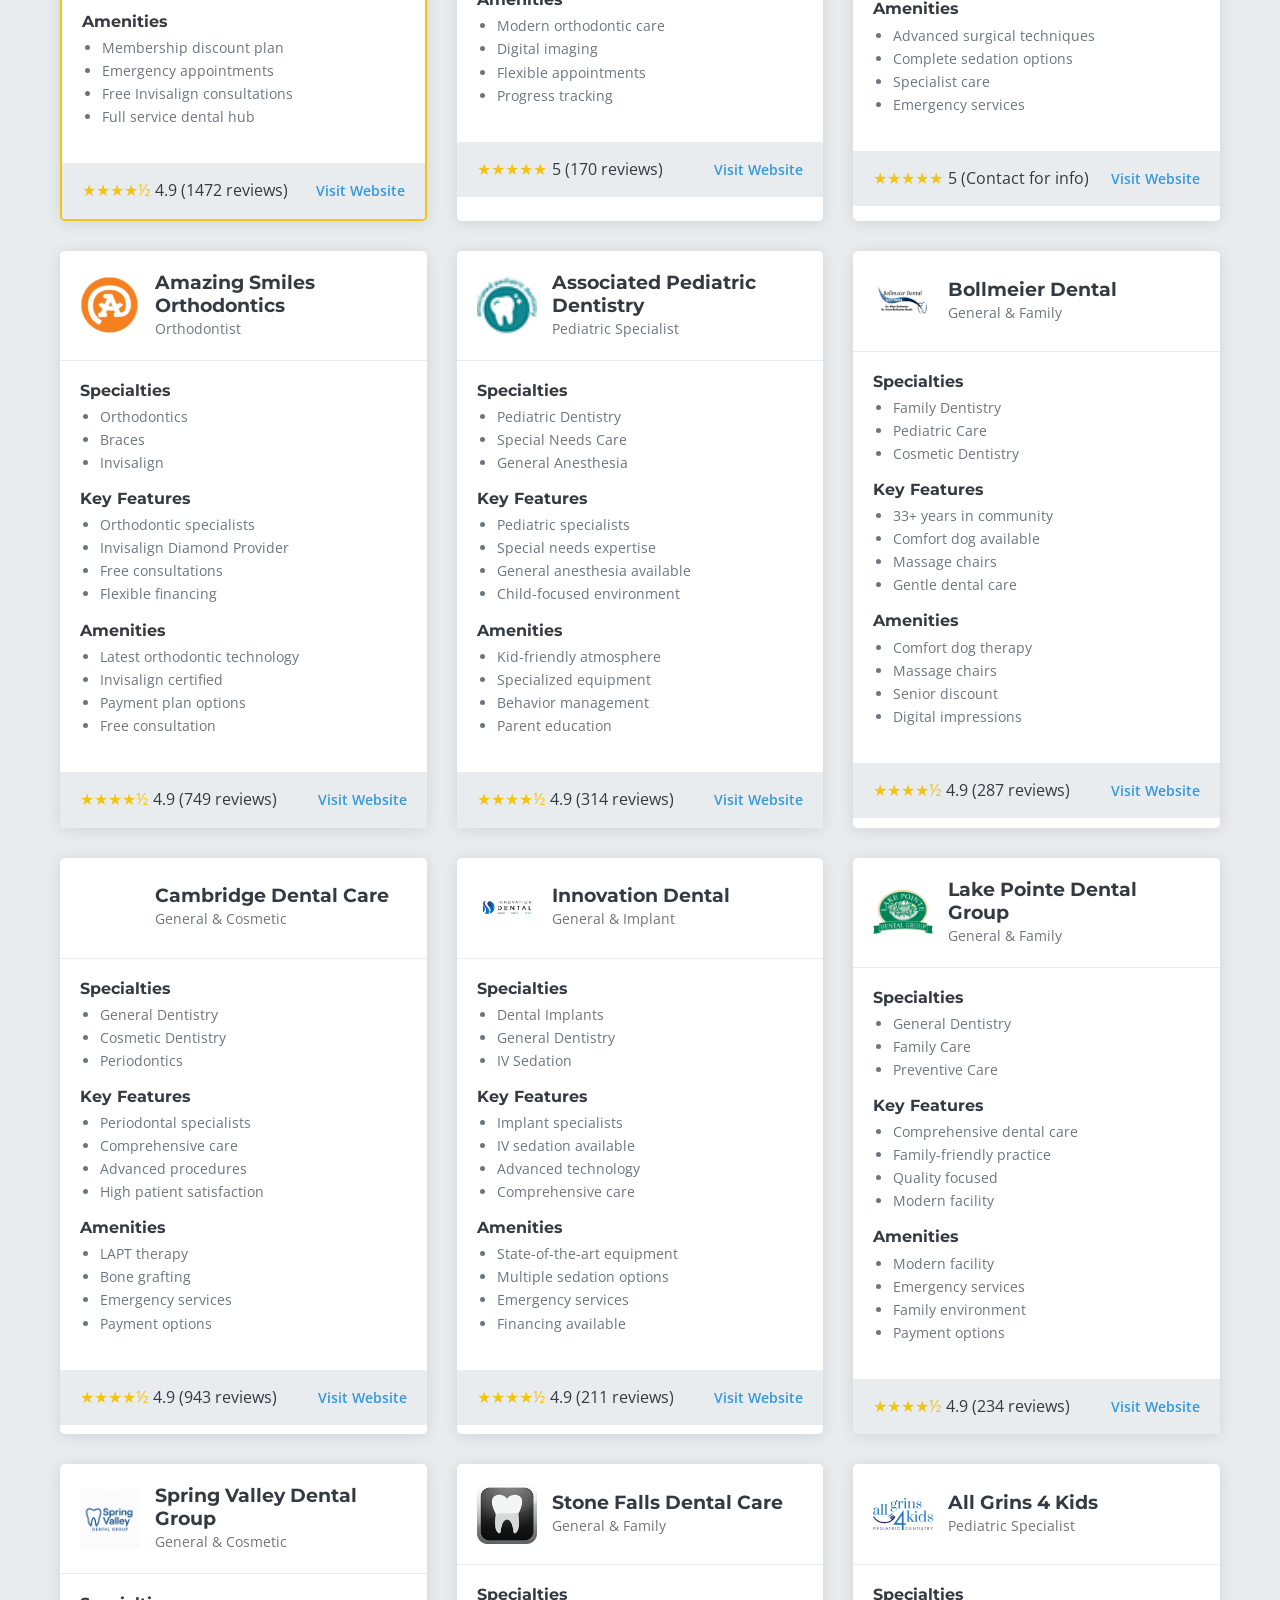
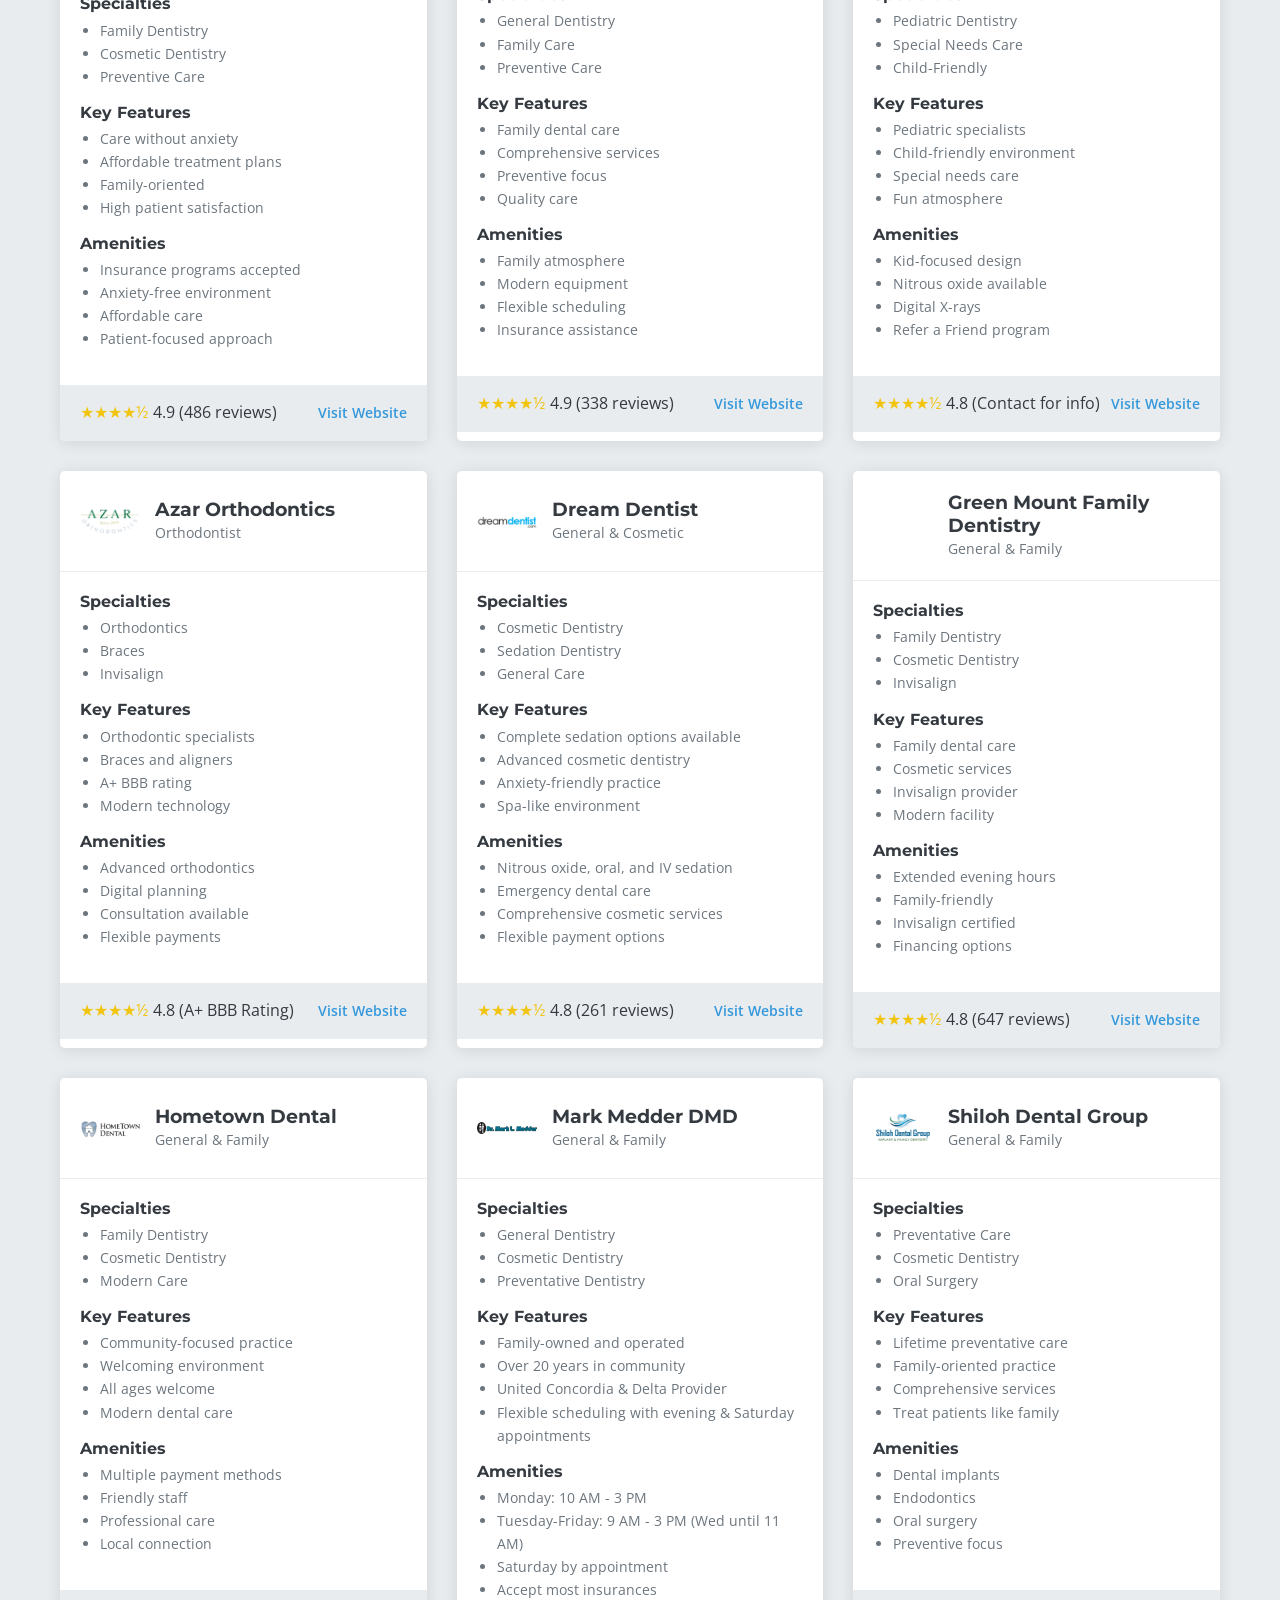
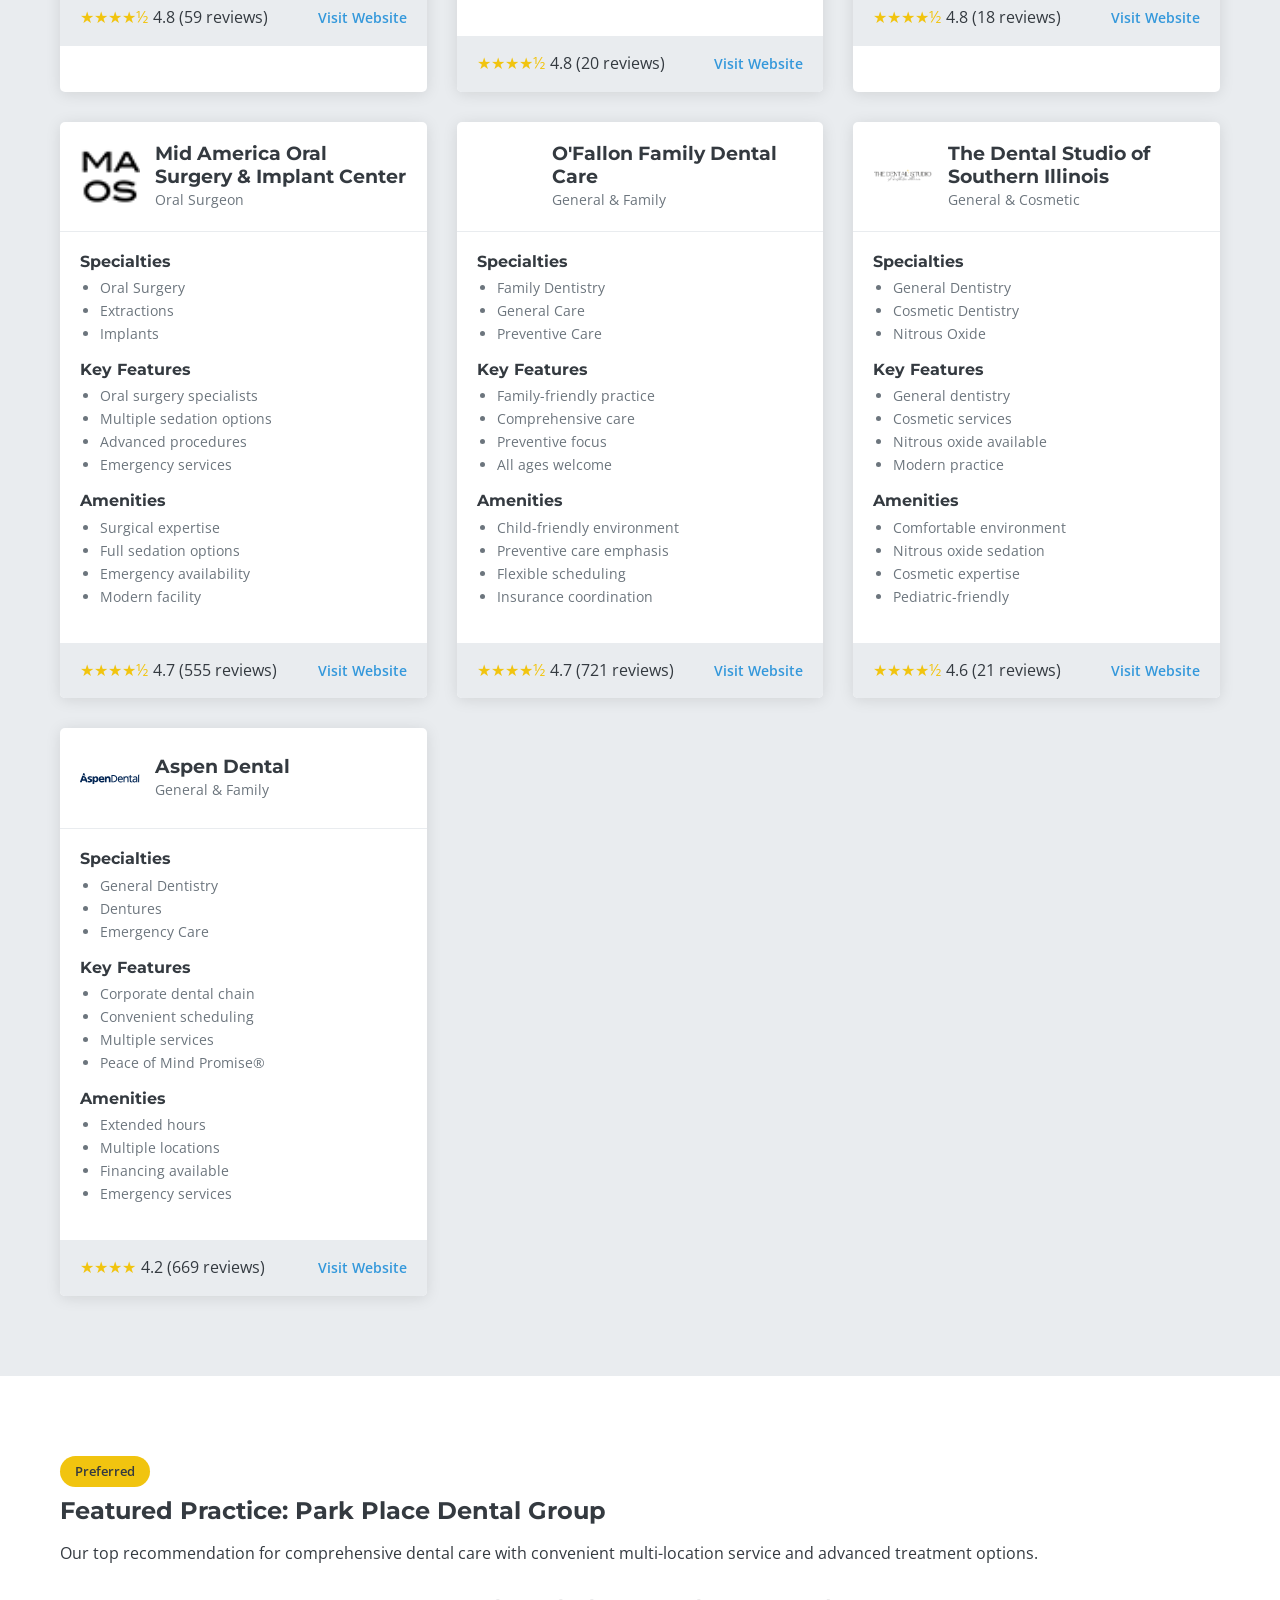
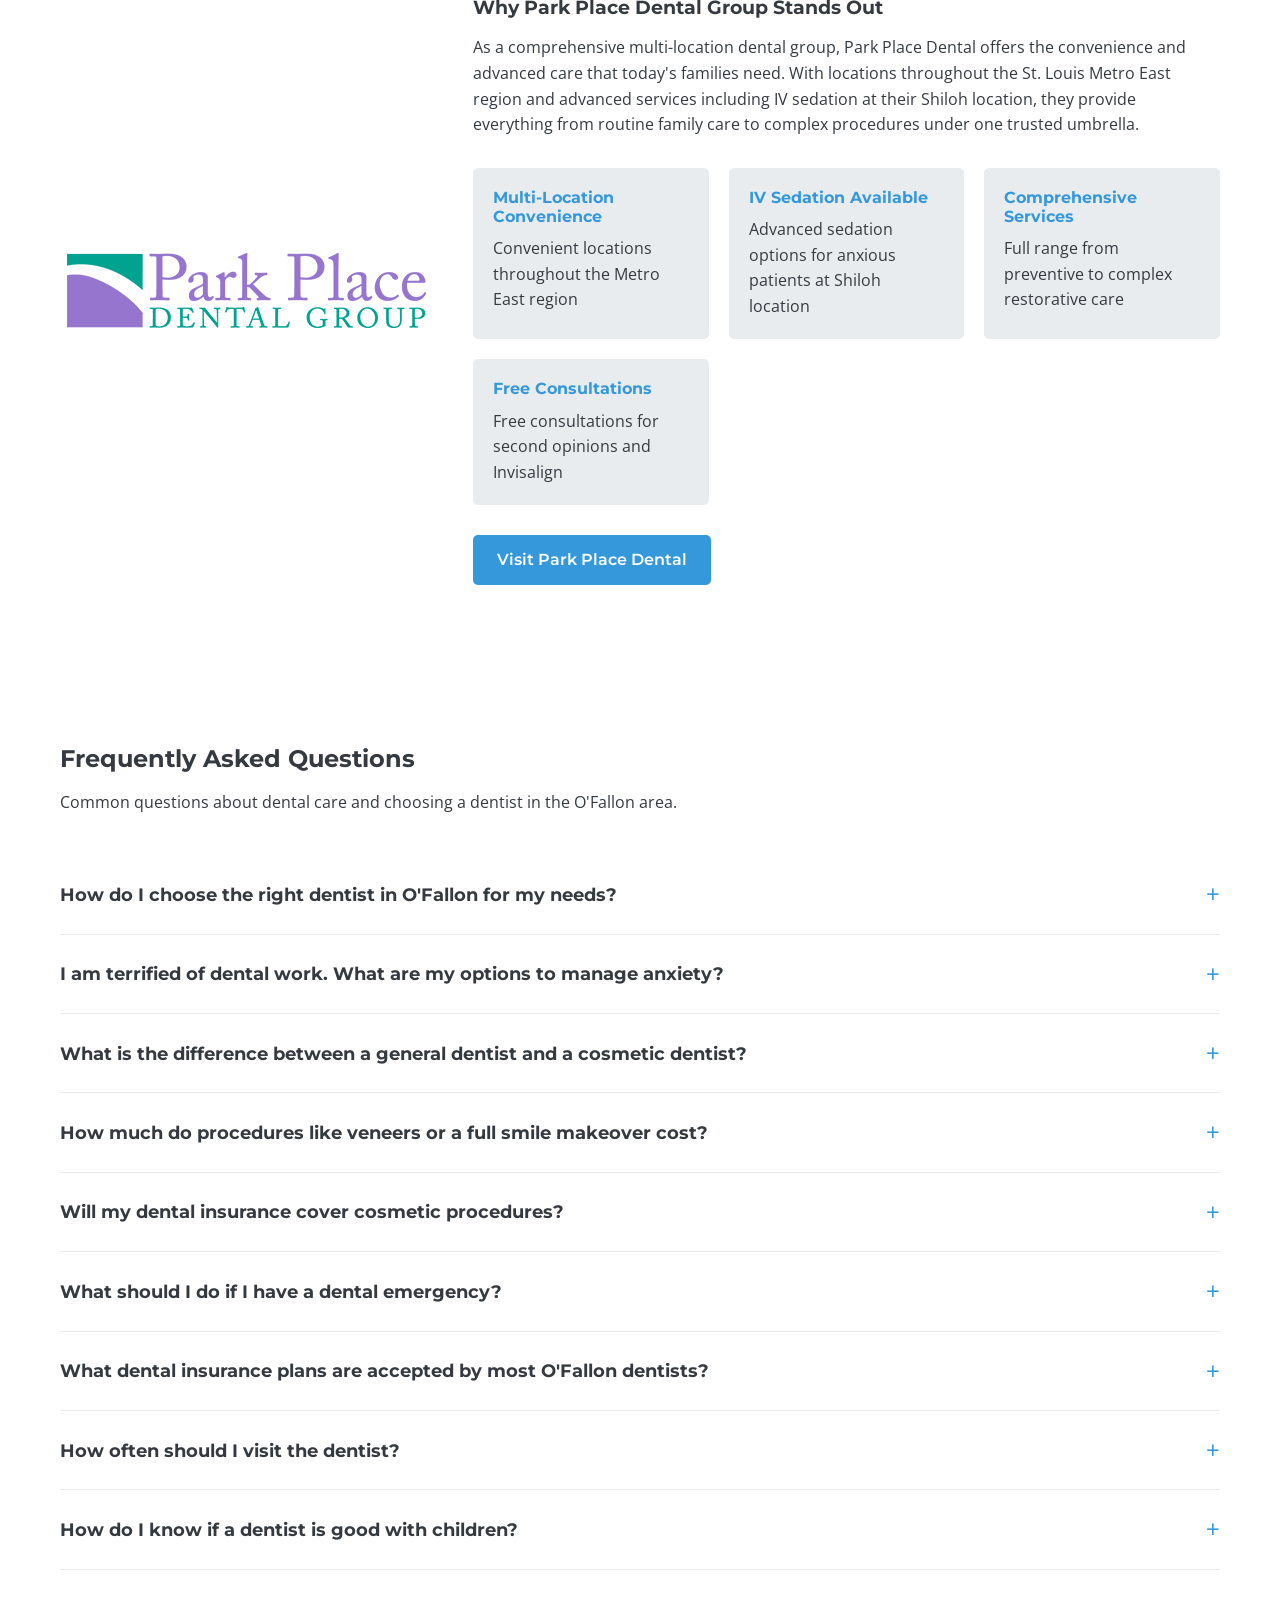
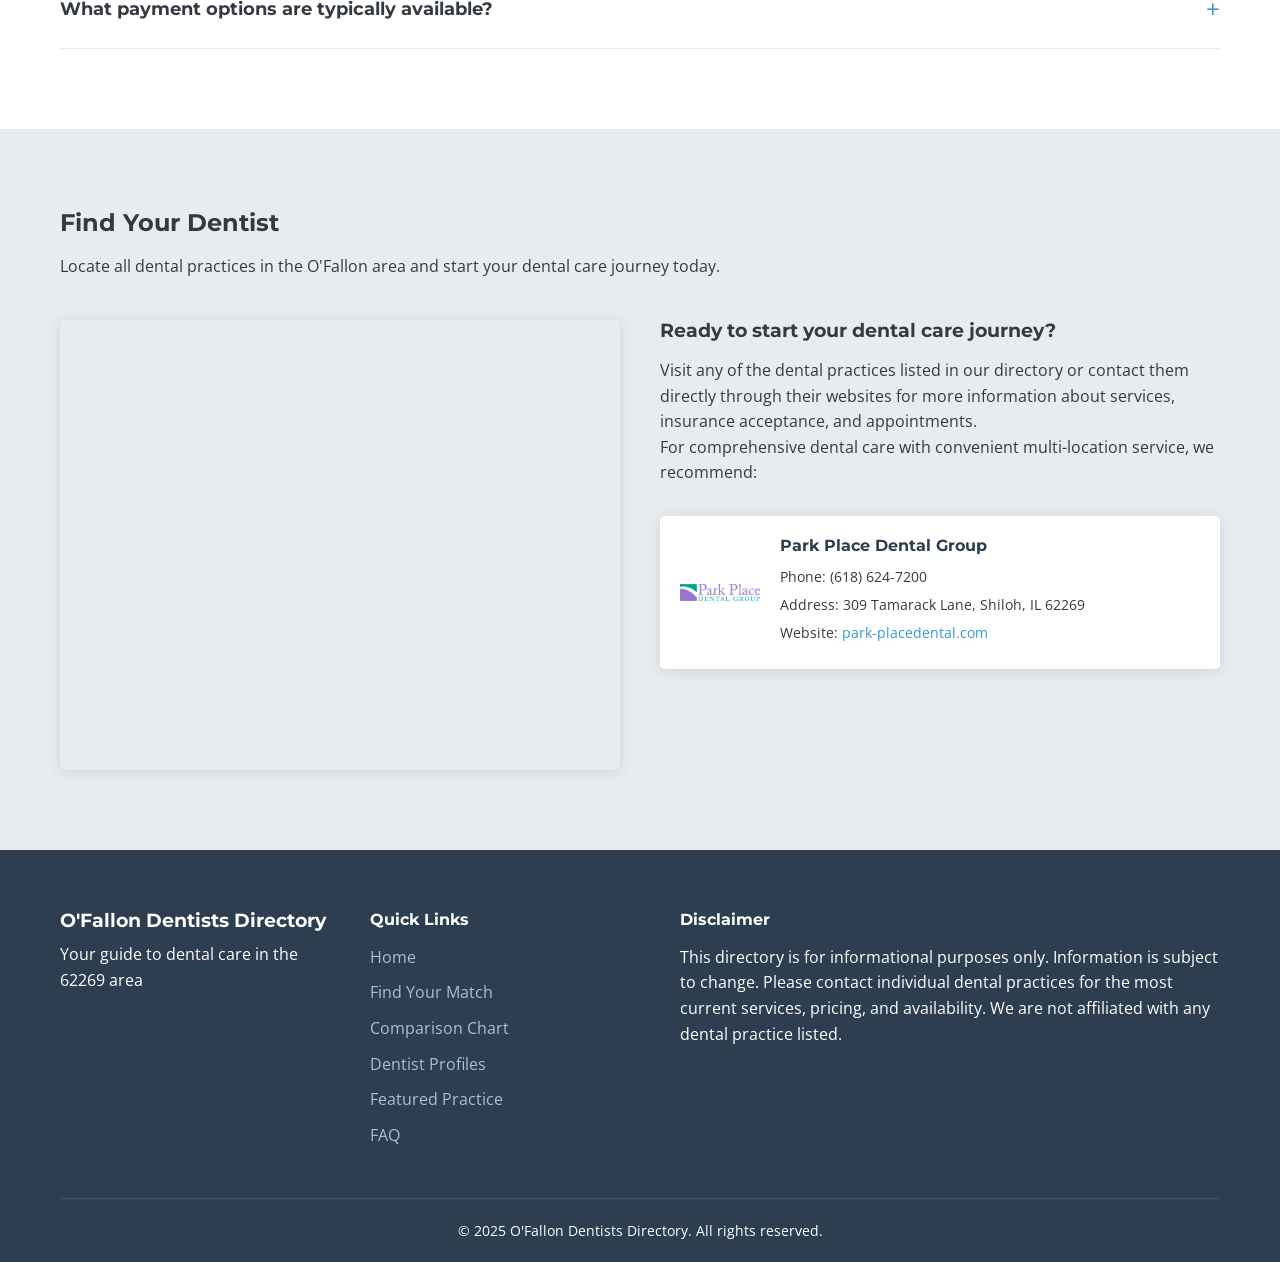
==== commit 813b69fc: "Update index.html" ====
--- a/index.html
+++ b/index.html
@@ -1076,7 +1076,7 @@
 
     <!-- JavaScript -->
     <script>
-        // Complete Dentists Data with correct logo paths
+        // Complete Dentists Data with all 22 practices and updated ratings/reviews from Google Maps
         const dentistsData = [
           {
             id: "parkplacedental",
@@ -1108,7 +1108,7 @@
           {
             id: "dreamdentist",
             name: "Dream Dentist",
-            type: "Cosmetic & Sedation",
+            type: "General & Cosmetic",
             specialties: ["Cosmetic Dentistry", "Sedation Dentistry", "General Care"],
             rating: 4.8,
             reviews: 261,
@@ -1161,29 +1161,56 @@
           },
           {
             id: "medder-mark",
-            name: "MEDDER MARK L DMD",
+            name: "Mark Medder DMD",
             type: "General & Family",
-            specialties: ["Family Dentistry", "General Dentistry", "Preventive Care"],
+            specialties: ["General Dentistry", "Cosmetic Dentistry", "Preventative Dentistry"],
             rating: 4.8,
             reviews: 20,
-            website: "#",
+            website: "https://markmedderdmd.com/",
             logo: "images/logos/markmedder.webp",
             address: "1403 S Lincoln Ave, O'Fallon, IL 62269",
-            phone: "Contact for information",
+            phone: "(618) 624-8532",
             isPremium: false,
             sedationOptions: [],
             specialServices: ["Emergency Care", "Payment Plans"],
             features: [
-              "Family dental practice",
-              "General dentistry services",
-              "Preventive care focus",
-              "Professional service"
+              "Family-owned and operated",
+              "Over 20 years in community",
+              "United Concordia & Delta Provider",
+              "Flexible scheduling with evening & Saturday appointments"
             ],
             amenities: [
-              "Convenient location",
-              "Family-friendly practice",
-              "Professional care",
-              "Flexible scheduling"
+              "Monday: 10 AM - 3 PM",
+              "Tuesday-Friday: 9 AM - 3 PM (Wed until 11 AM)",
+              "Saturday by appointment",
+              "Accept most insurances"
+            ]
+          },
+          {
+            id: "cambridgedental",
+            name: "Cambridge Dental Care",
+            type: "General & Cosmetic",
+            specialties: ["General Dentistry", "Cosmetic Dentistry", "Periodontics"],
+            rating: 4.9,
+            reviews: 943,
+            website: "https://cambridgefamilydentistry.com/",
+            logo: "images/logos/cambridge.webp",
+            address: "1490 North Greenmount Road, Suite B, O'Fallon, IL 62269",
+            phone: "(618) 632-1603",
+            isPremium: false,
+            sedationOptions: [],
+            specialServices: ["Invisalign", "Emergency Care", "Payment Plans"],
+            features: [
+              "Periodontal specialists",
+              "Comprehensive care",
+              "Advanced procedures",
+              "High patient satisfaction"
+            ],
+            amenities: [
+              "LAPT therapy",
+              "Bone grafting",
+              "Emergency services",
+              "Payment options"
             ]
           },
           {
@@ -1297,7 +1324,7 @@
           {
             id: "aspendental",
             name: "Aspen Dental",
-            type: "General & Corporate",
+            type: "General & Family",
             specialties: ["General Dentistry", "Dentures", "Emergency Care"],
             rating: 4.2,
             reviews: 669,
@@ -1319,6 +1346,33 @@
               "Multiple locations",
               "Financing available",
               "Emergency services"
+            ]
+          },
+          {
+            id: "shilohdentalgroup",
+            name: "Shiloh Dental Group",
+            type: "General & Family",
+            specialties: ["Preventative Care", "Cosmetic Dentistry", "Oral Surgery"],
+            rating: 4.8,
+            reviews: 18,
+            website: "http://www.shilohdentalgroup.com/",
+            logo: "images/logos/shilohdental.png",
+            address: "301 Tamarack Lane, Shiloh, IL 62269",
+            phone: "(618) 632-5566",
+            isPremium: false,
+            sedationOptions: [],
+            specialServices: ["Payment Plans"],
+            features: [
+              "Lifetime preventative care",
+              "Family-oriented practice",
+              "Comprehensive services",
+              "Treat patients like family"
+            ],
+            amenities: [
+              "Dental implants",
+              "Endodontics",
+              "Oral surgery",
+              "Preventive focus"
             ]
           },
           {
@@ -1454,6 +1508,168 @@
               "Invisalign certified",
               "Payment plan options",
               "Free consultation"
+            ]
+          },
+          {
+            id: "azarorthodontics",
+            name: "Azar Orthodontics",
+            type: "Orthodontist",
+            specialties: ["Orthodontics", "Braces", "Invisalign"],
+            rating: 4.8,
+            reviews: "A+ BBB Rating",
+            website: "https://azarorthodontics.com/",
+            logo: "images/logos/azar.png",
+            address: "O'Fallon, IL 62269",
+            phone: "Contact via website",
+            isPremium: false,
+            sedationOptions: [],
+            specialServices: ["Invisalign", "Payment Plans"],
+            features: [
+              "Orthodontic specialists",
+              "Braces and aligners",
+              "A+ BBB rating",
+              "Modern technology"
+            ],
+            amenities: [
+              "Advanced orthodontics",
+              "Digital planning",
+              "Consultation available",
+              "Flexible payments"
+            ]
+          },
+          {
+            id: "olson-orthodontics",
+            name: "Olson Orthodontics",
+            type: "Orthodontist",
+            specialties: ["Orthodontics", "Braces", "Invisalign"],
+            rating: 5.0,
+            reviews: 170,
+            website: "#",
+            logo: "images/logos/olson.png",
+            address: "O'Fallon area",
+            phone: "Contact for information",
+            isPremium: false,
+            sedationOptions: [],
+            specialServices: ["Invisalign", "Payment Plans"],
+            features: [
+              "Orthodontic specialists",
+              "Advanced techniques",
+              "Invisalign certified",
+              "Digital technology"
+            ],
+            amenities: [
+              "Modern orthodontic care",
+              "Digital imaging",
+              "Flexible appointments",
+              "Progress tracking"
+            ]
+          },
+          {
+            id: "allgrins4kids",
+            name: "All Grins 4 Kids",
+            type: "Pediatric Specialist",
+            specialties: ["Pediatric Dentistry", "Special Needs Care", "Child-Friendly"],
+            rating: 4.8,
+            reviews: "Contact for info",
+            website: "https://www.allgrins4kids.com/",
+            logo: "images/logos/allgrins4kids.svg",
+            address: "317 Tamarack Lane, Shiloh, IL 62269",
+            phone: "(618) 628-4400",
+            isPremium: false,
+            sedationOptions: ["Nitrous Oxide"],
+            specialServices: ["Emergency Care", "Payment Plans"],
+            features: [
+              "Pediatric specialists",
+              "Child-friendly environment",
+              "Special needs care",
+              "Fun atmosphere"
+            ],
+            amenities: [
+              "Kid-focused design",
+              "Nitrous oxide available",
+              "Digital X-rays",
+              "Refer a Friend program"
+            ]
+          },
+          {
+            id: "associated-pediatric",
+            name: "Associated Pediatric Dentistry",
+            type: "Pediatric Specialist",
+            specialties: ["Pediatric Dentistry", "Special Needs Care", "General Anesthesia"],
+            rating: 4.9,
+            reviews: 314,
+            website: "#",
+            logo: "images/logos/associatedpediatric.png",
+            address: "O'Fallon area",
+            phone: "Contact for information",
+            isPremium: false,
+            sedationOptions: ["Nitrous Oxide", "General Anesthesia"],
+            specialServices: ["Emergency Care", "Payment Plans"],
+            features: [
+              "Pediatric specialists",
+              "Special needs expertise",
+              "General anesthesia available",
+              "Child-focused environment"
+            ],
+            amenities: [
+              "Kid-friendly atmosphere",
+              "Specialized equipment",
+              "Behavior management",
+              "Parent education"
+            ]
+          },
+          {
+            id: "midamerica-oral",
+            name: "Mid America Oral Surgery & Implant Center",
+            type: "Oral Surgeon",
+            specialties: ["Oral Surgery", "Extractions", "Implants"],
+            rating: 4.7,
+            reviews: 555,
+            website: "#",
+            logo: "images/logos/midamericaoms.png",
+            address: "624 Pierce Blvd #200, O'Fallon, IL 62269",
+            phone: "Contact for information",
+            isPremium: false,
+            sedationOptions: ["Nitrous Oxide", "Oral Sedation", "IV Sedation"],
+            specialServices: ["Emergency Care", "Payment Plans"],
+            features: [
+              "Oral surgery specialists",
+              "Multiple sedation options",
+              "Advanced procedures",
+              "Emergency services"
+            ],
+            amenities: [
+              "Surgical expertise",
+              "Full sedation options",
+              "Emergency availability",
+              "Modern facility"
+            ]
+          },
+          {
+            id: "oralsurgeons-so-il",
+            name: "Oral Surgeons of Southern Illinois",
+            type: "Oral Surgeon",
+            specialties: ["Oral Surgery", "Maxillofacial Surgery", "Implants"],
+            rating: 5.0,
+            reviews: "Contact for info",
+            website: "#",
+            logo: "images/logos/ossi.png",
+            address: "Southern Illinois area",
+            phone: "Contact for information",
+            isPremium: false,
+            sedationOptions: ["Nitrous Oxide", "Oral Sedation", "IV Sedation"],
+            specialServices: ["Emergency Care", "Payment Plans"],
+            features: [
+              "Maxillofacial surgery",
+              "Comprehensive sedation",
+              "Surgical expertise",
+              "Emergency care"
+            ],
+            amenities: [
+              "Advanced surgical techniques",
+              "Complete sedation options",
+              "Specialist care",
+              "Emergency services"
             ]
           }
         ];
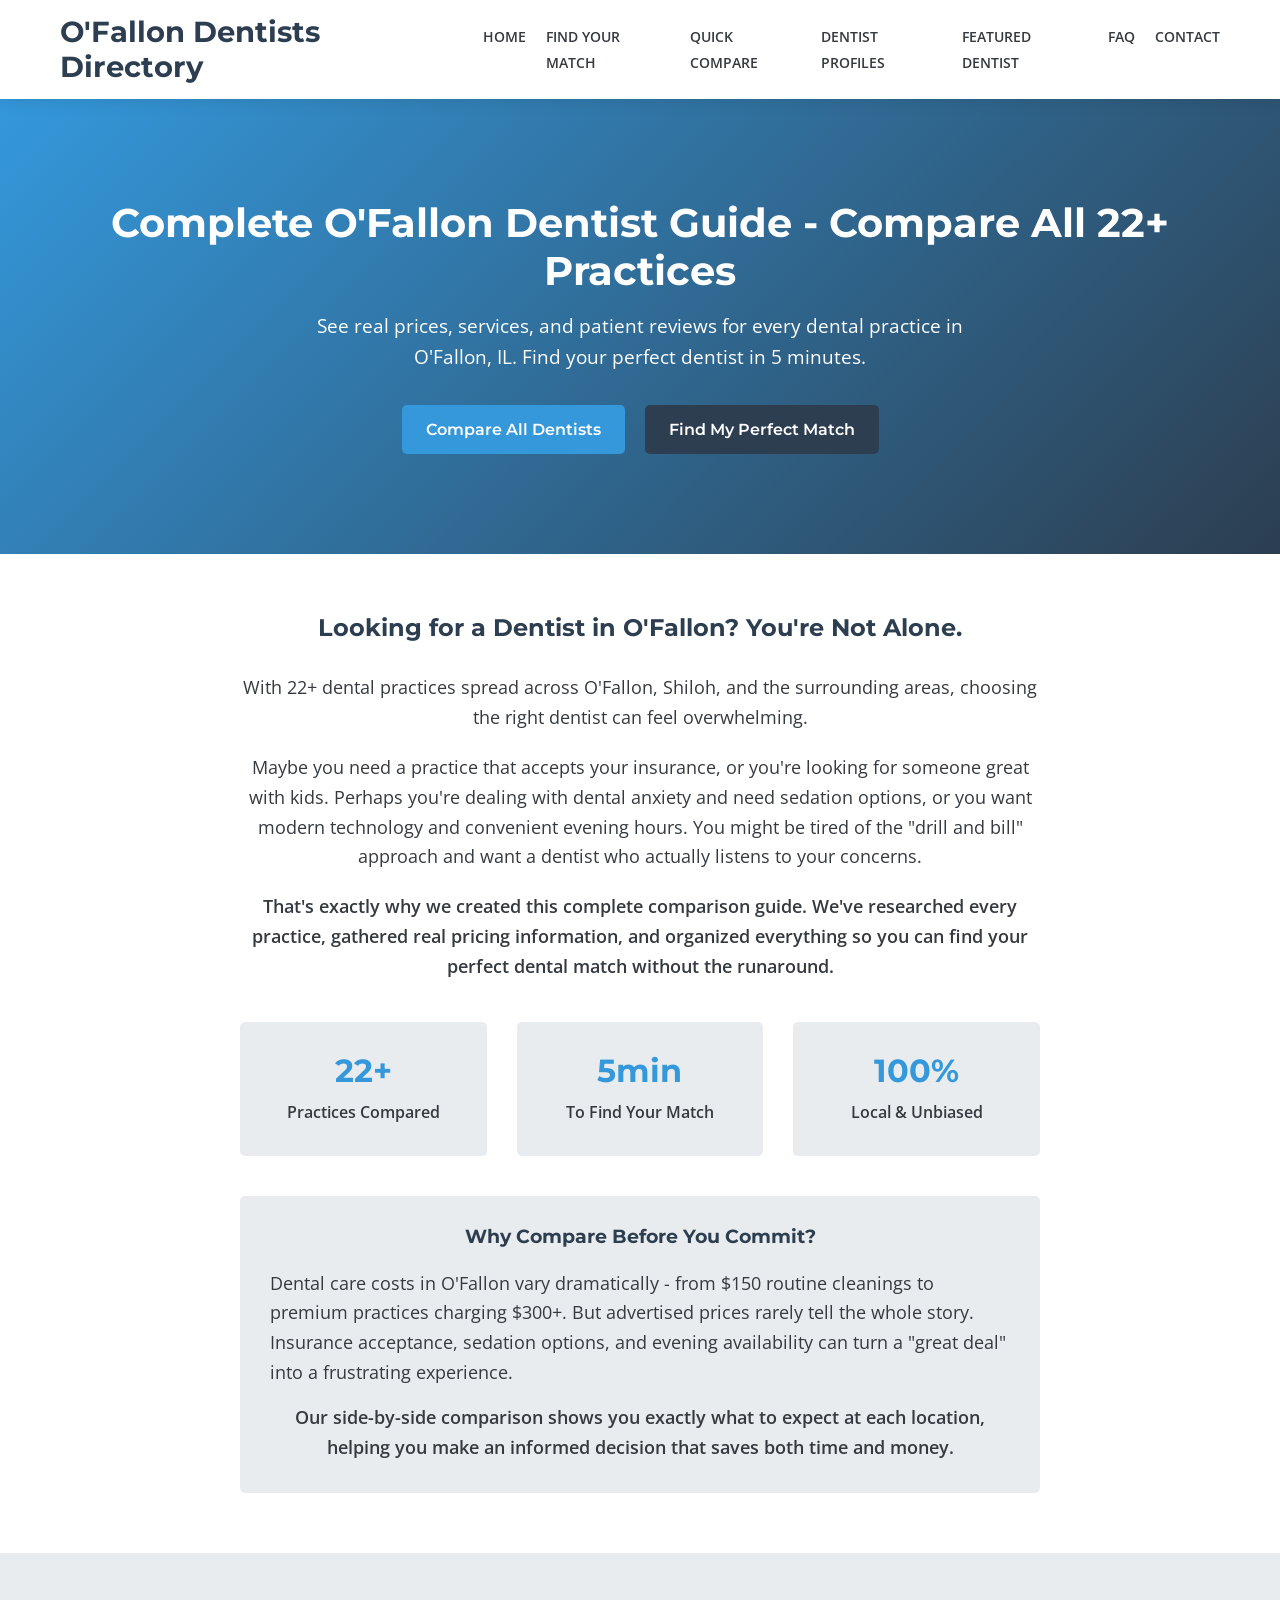
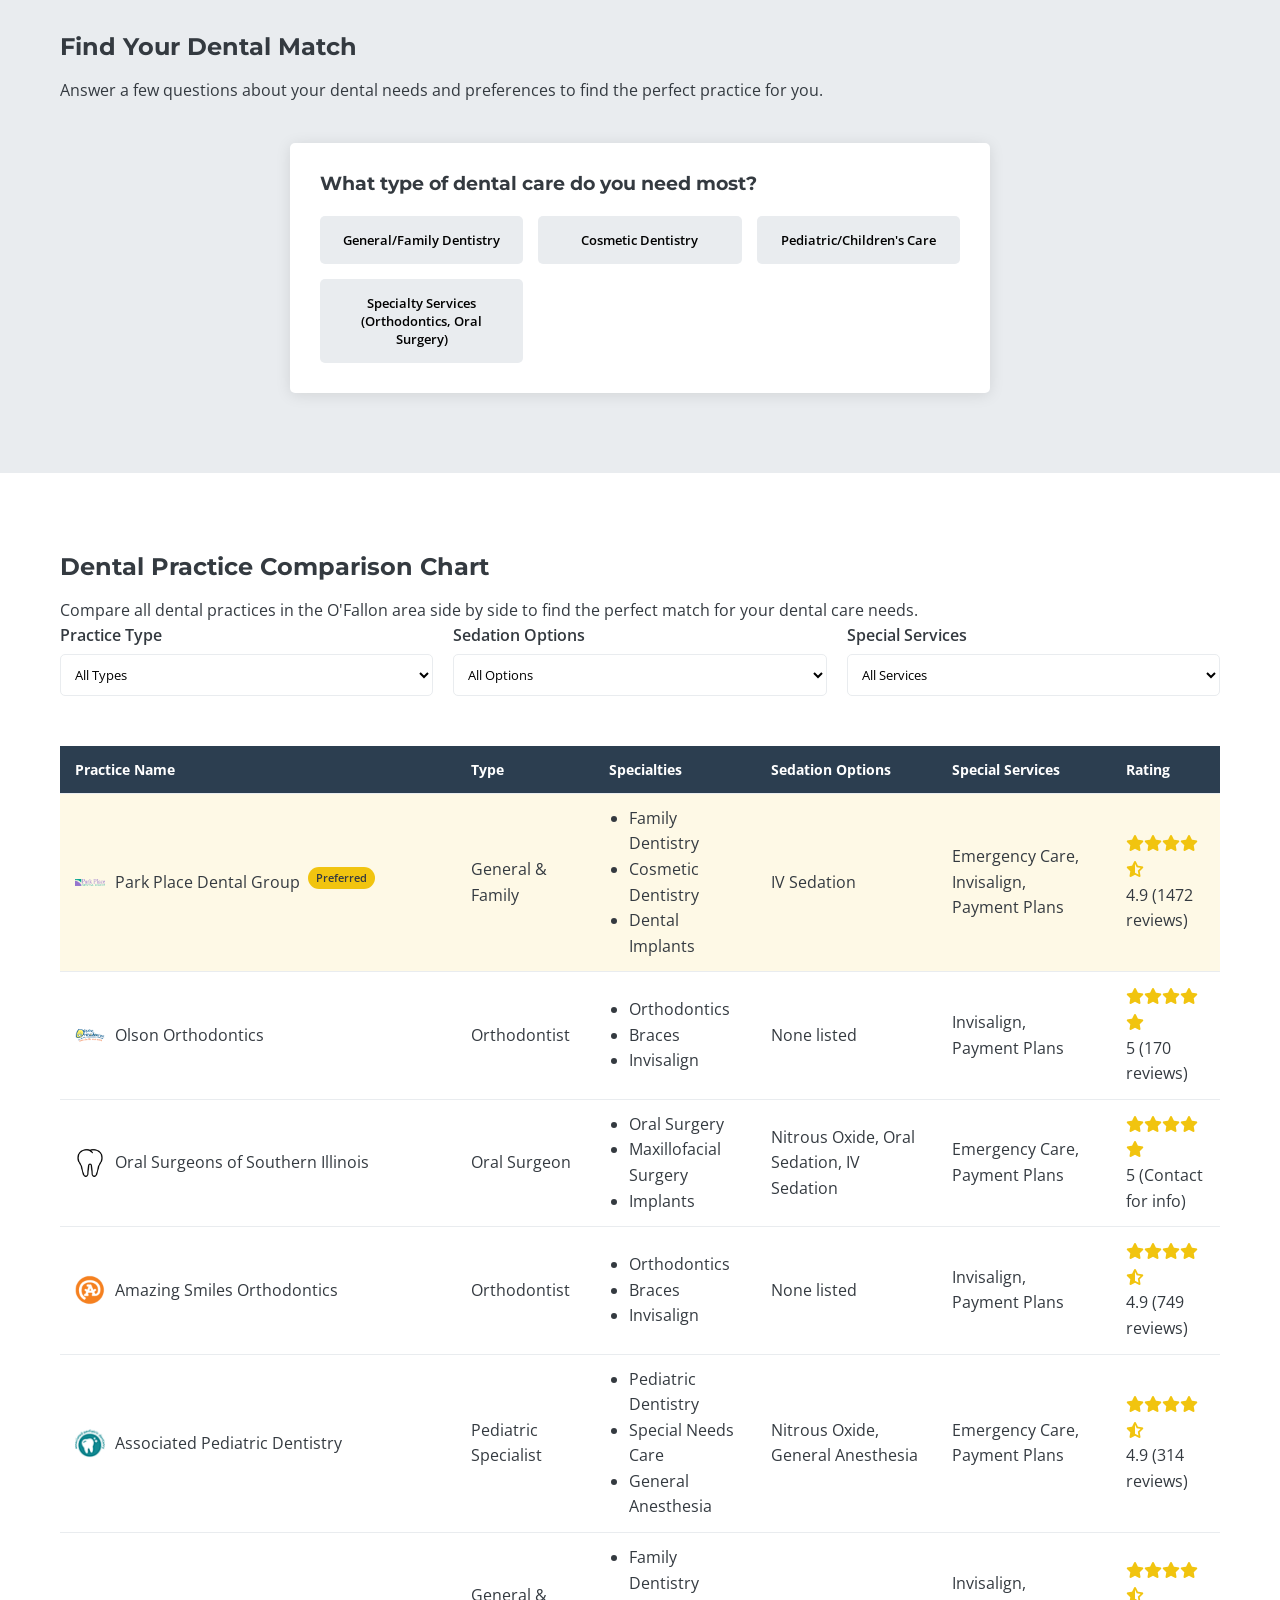
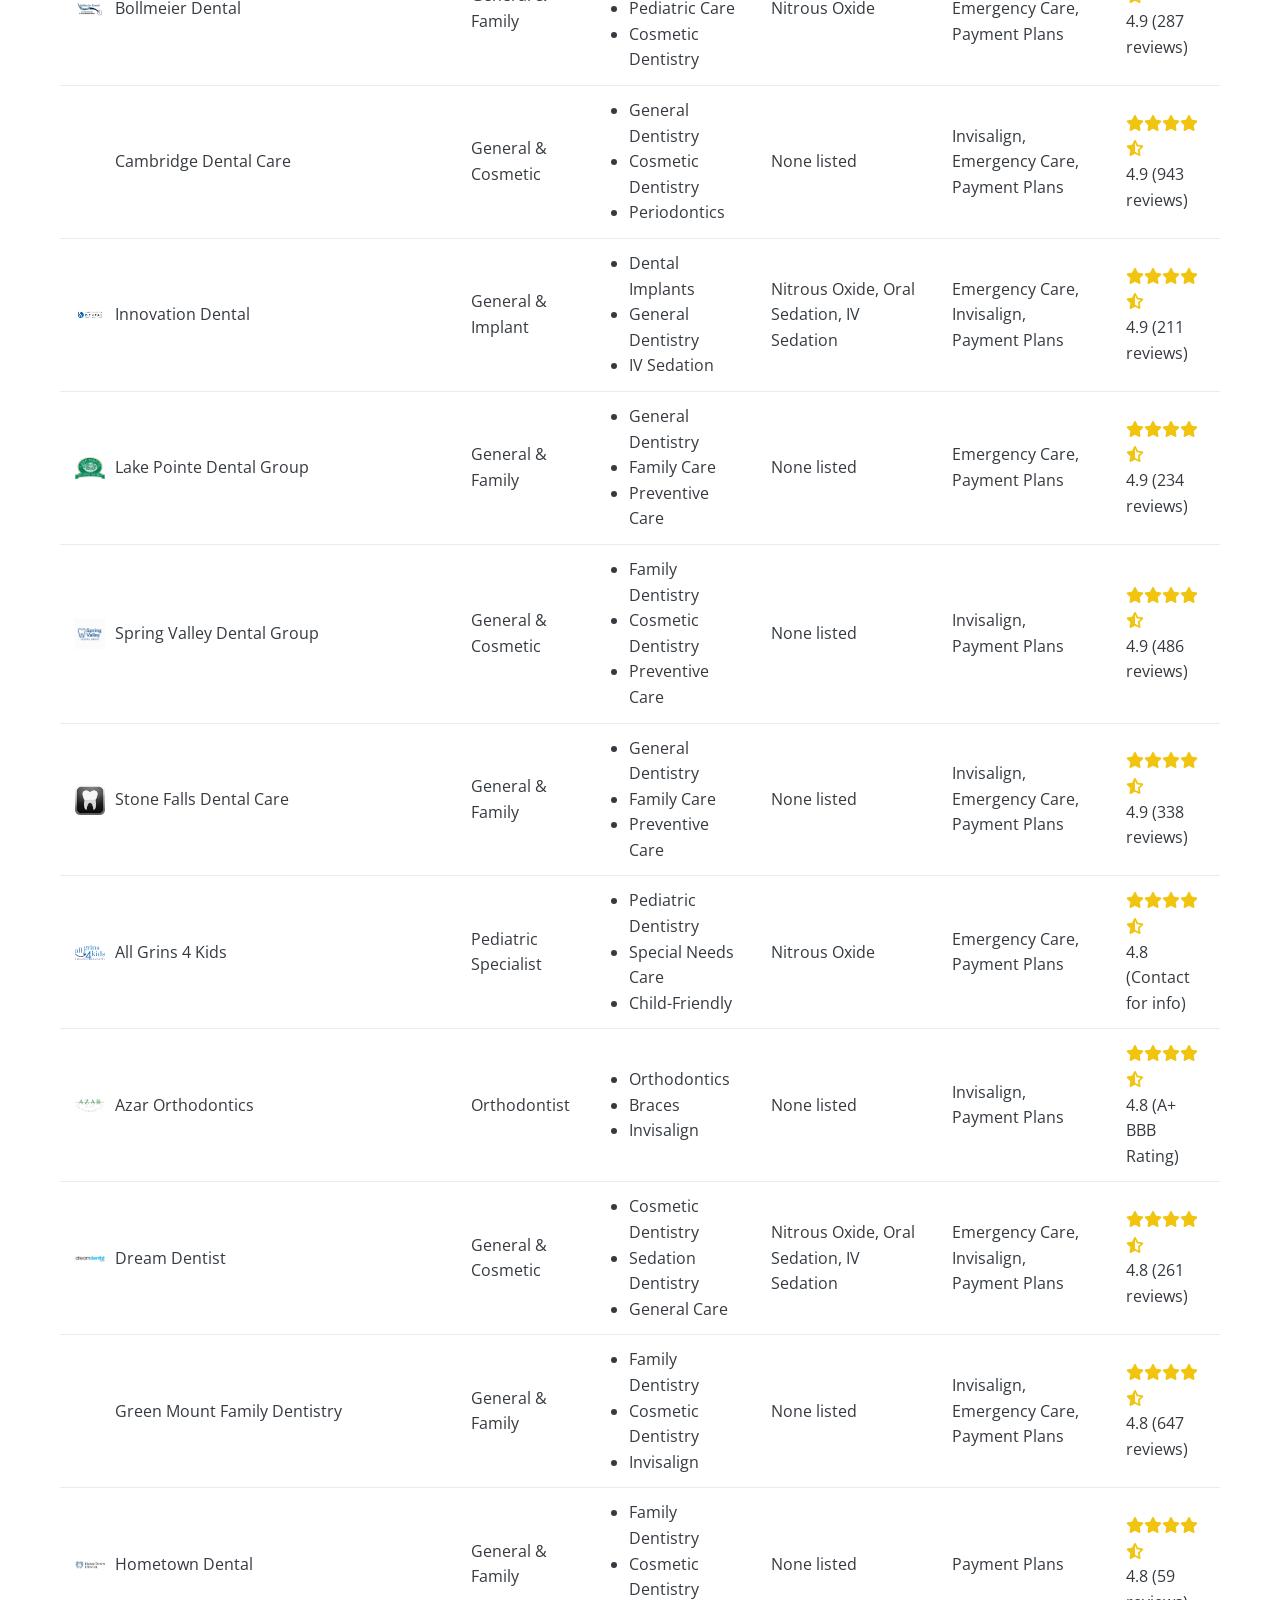
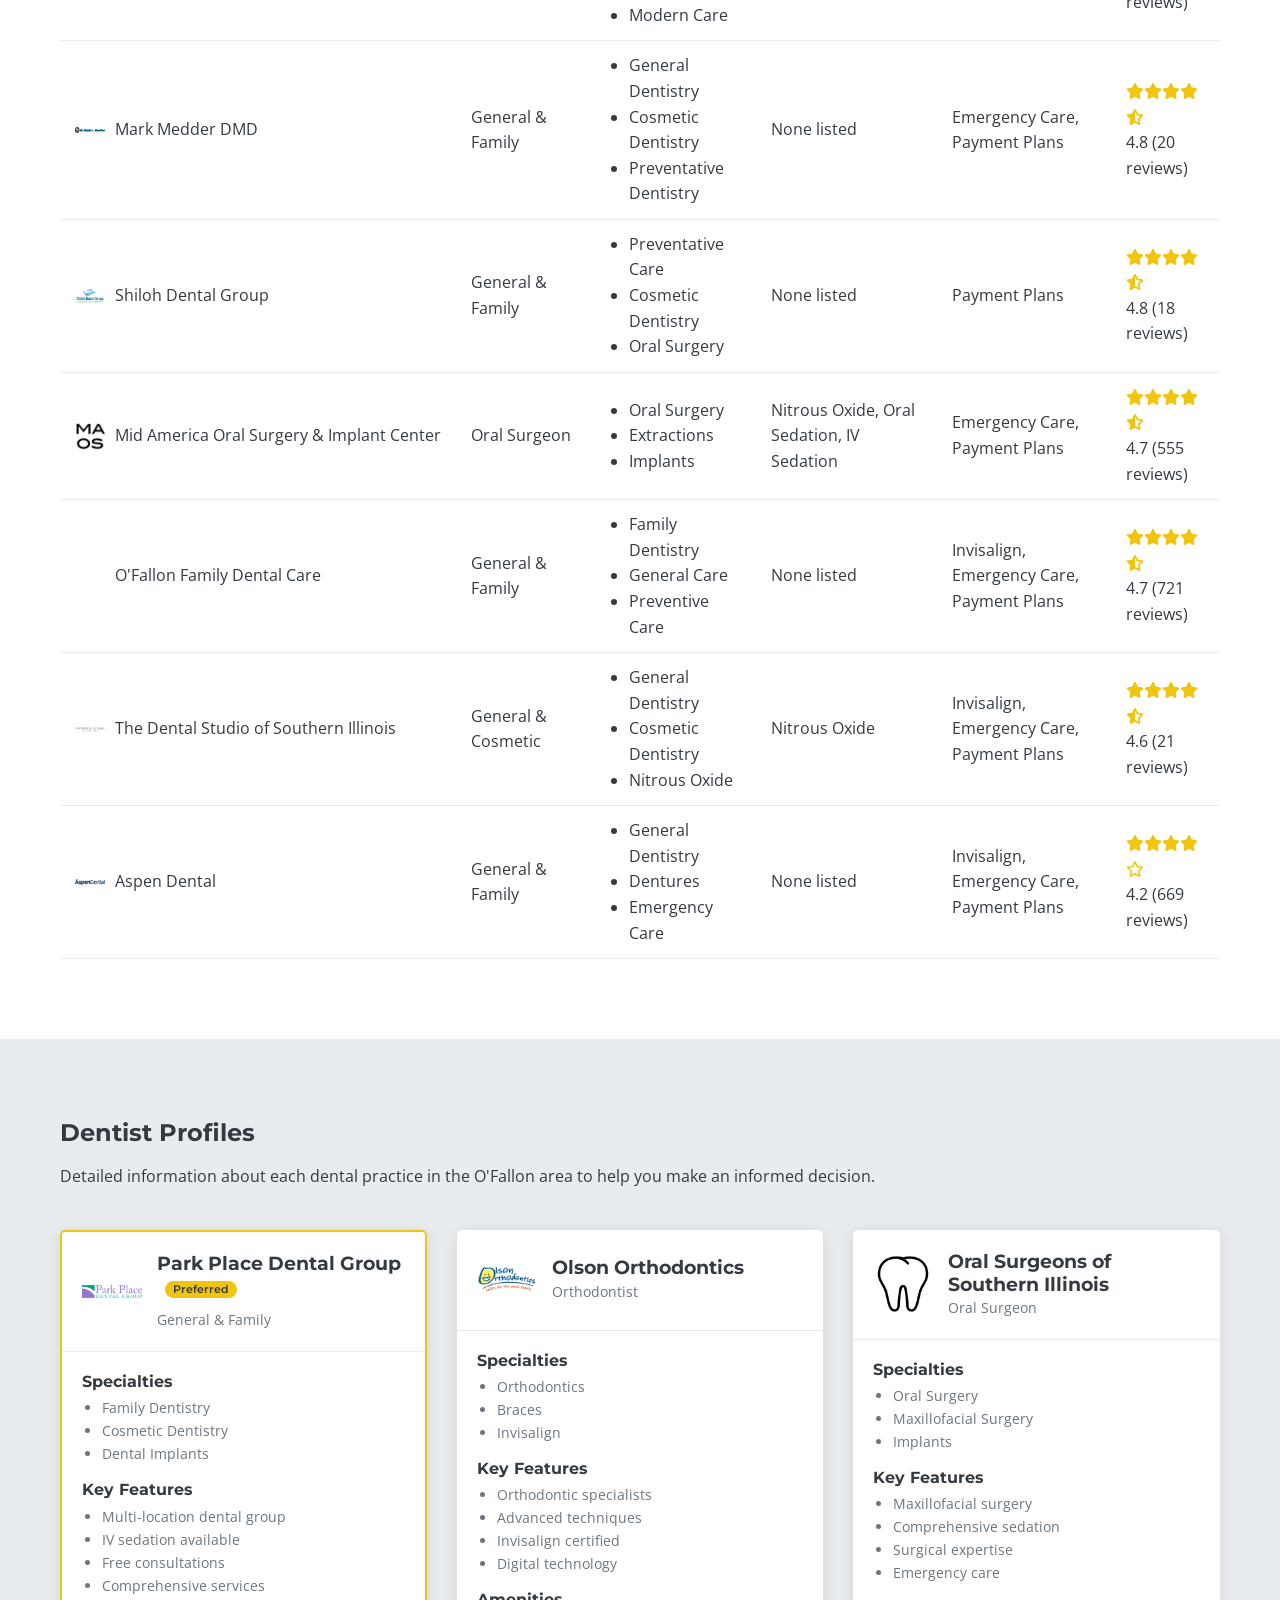
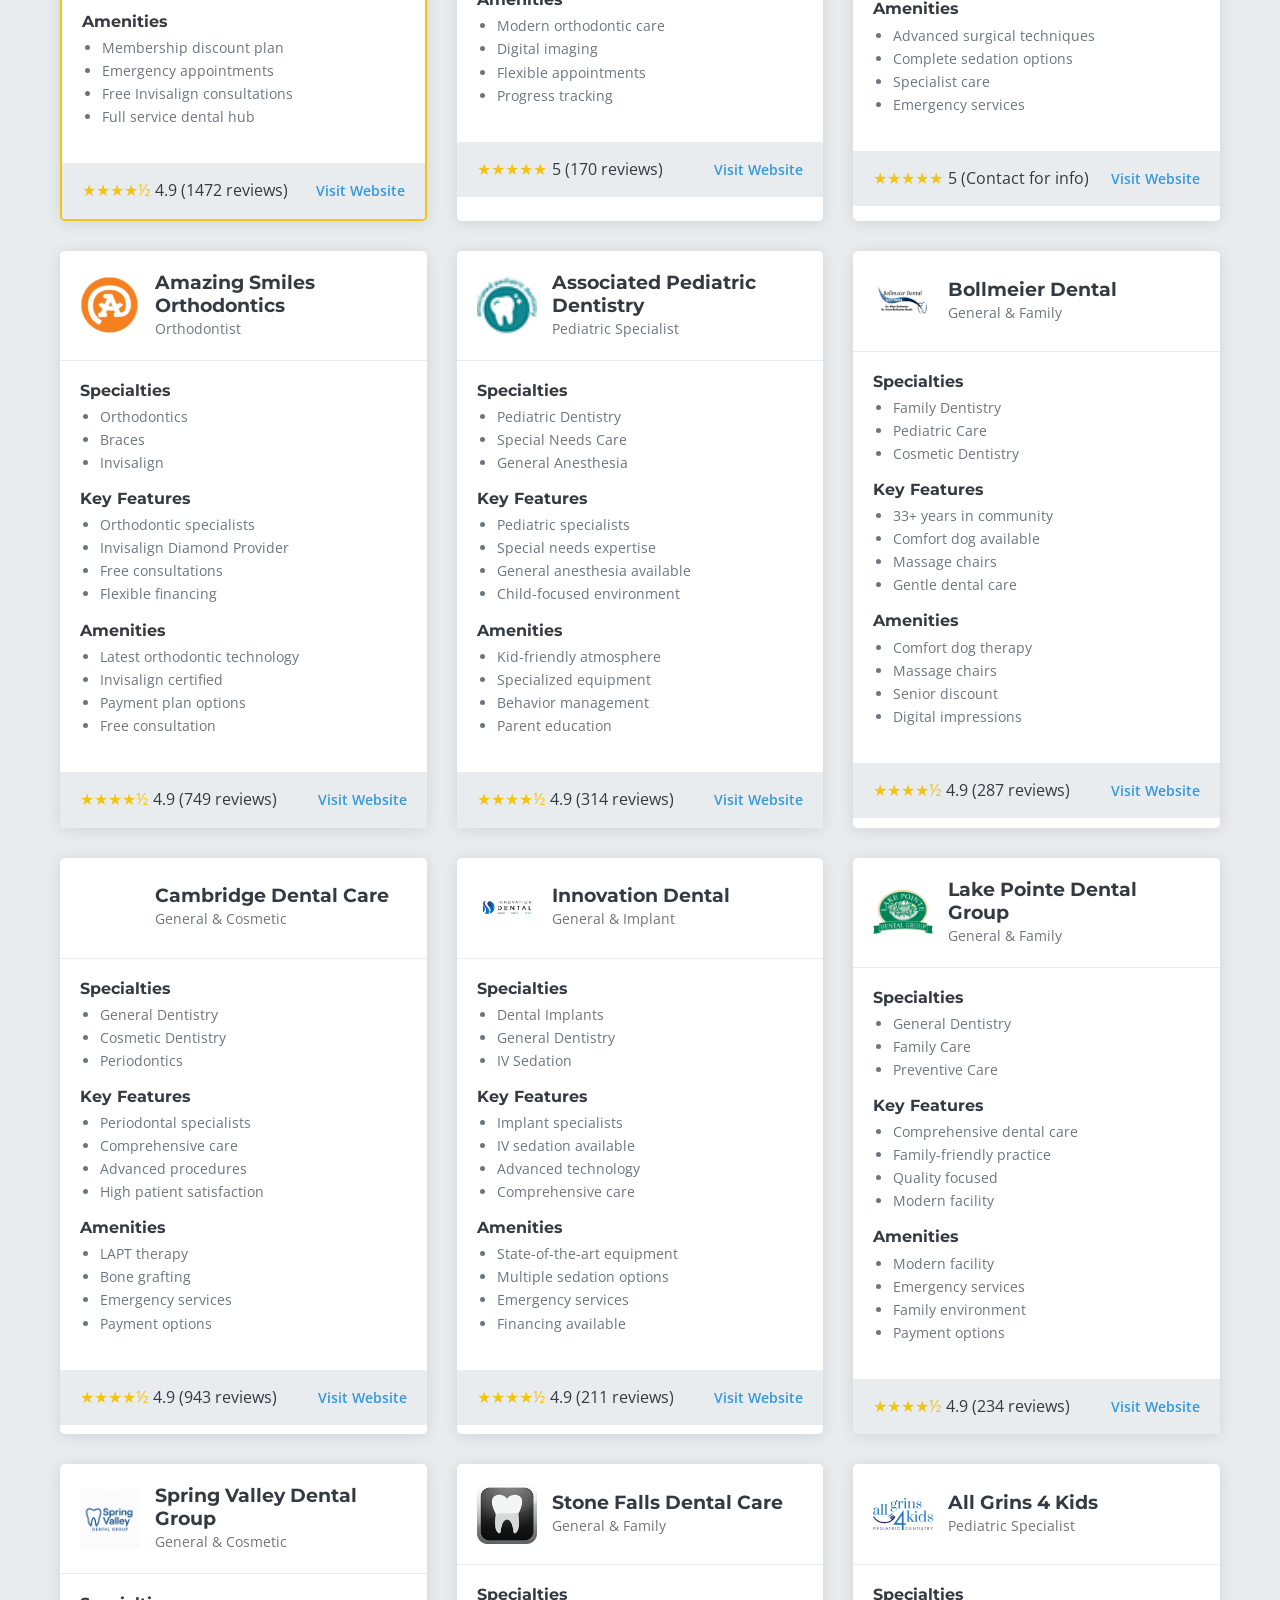
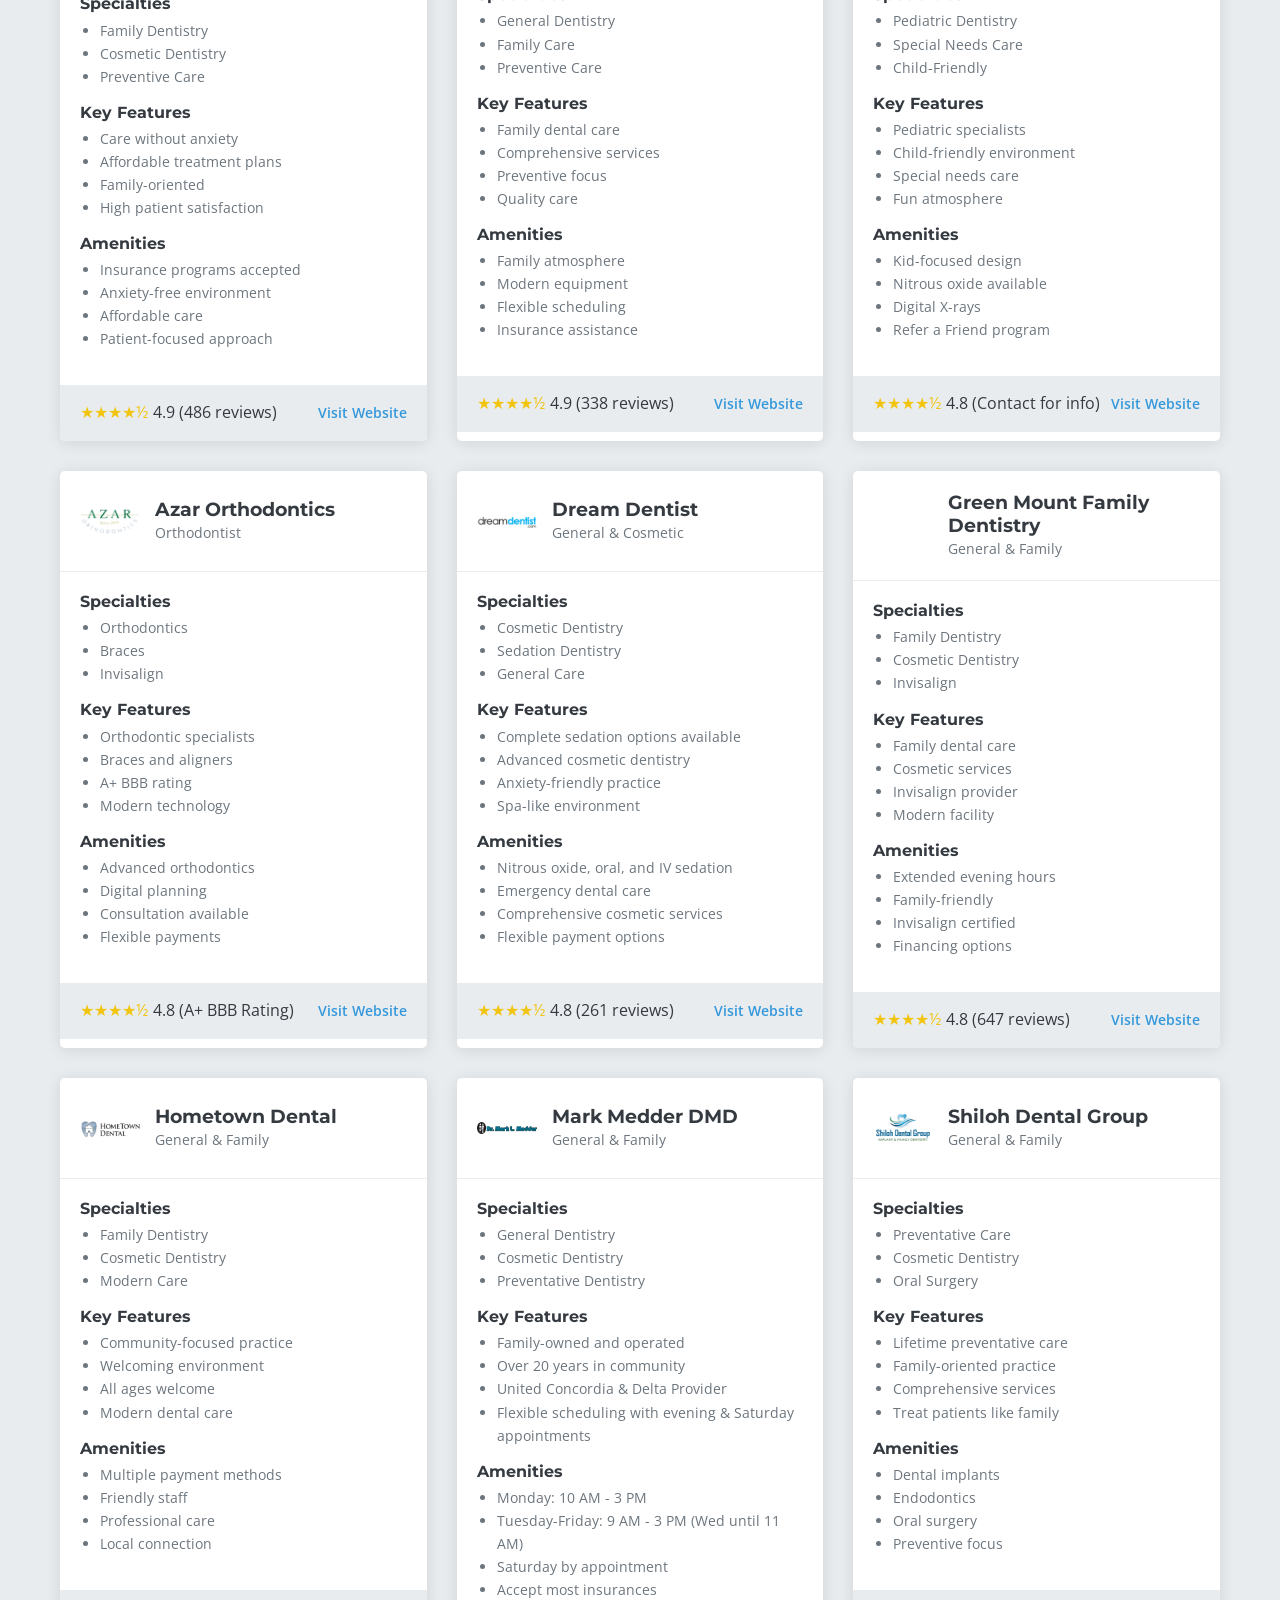
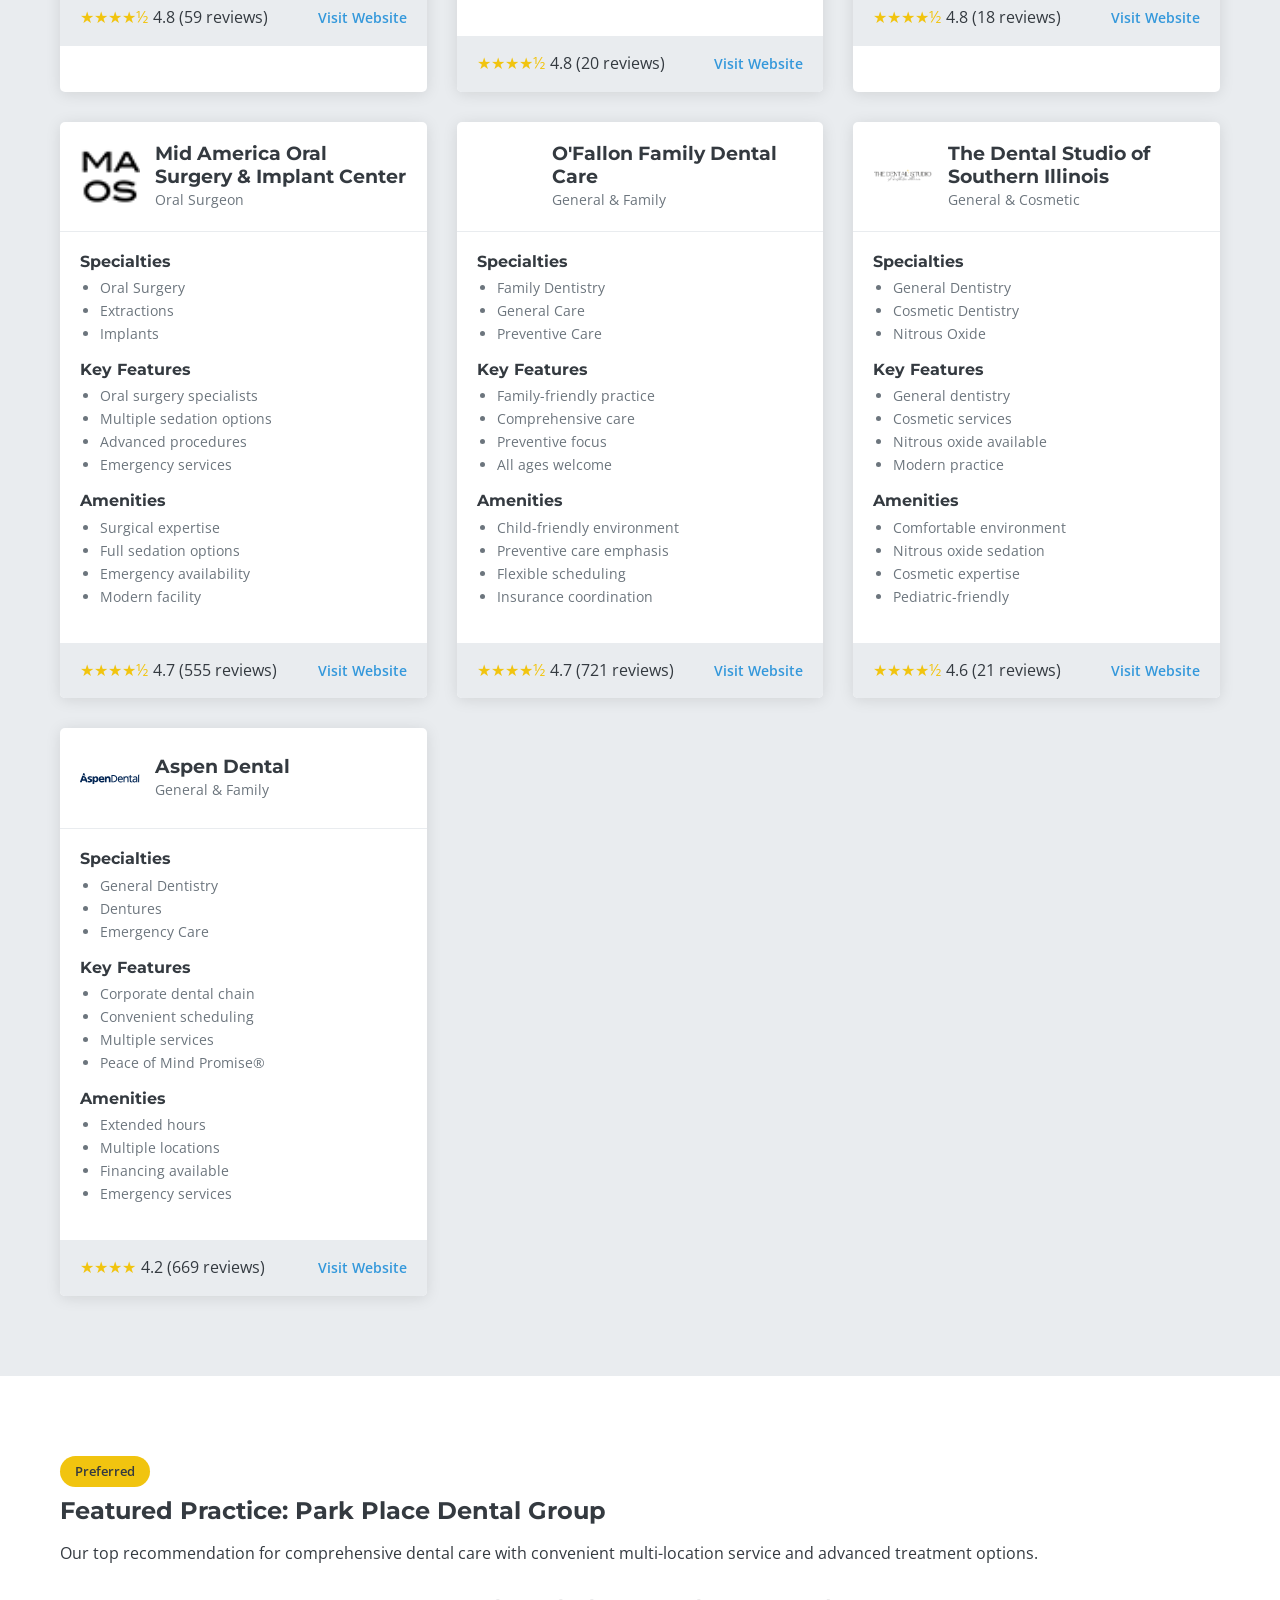
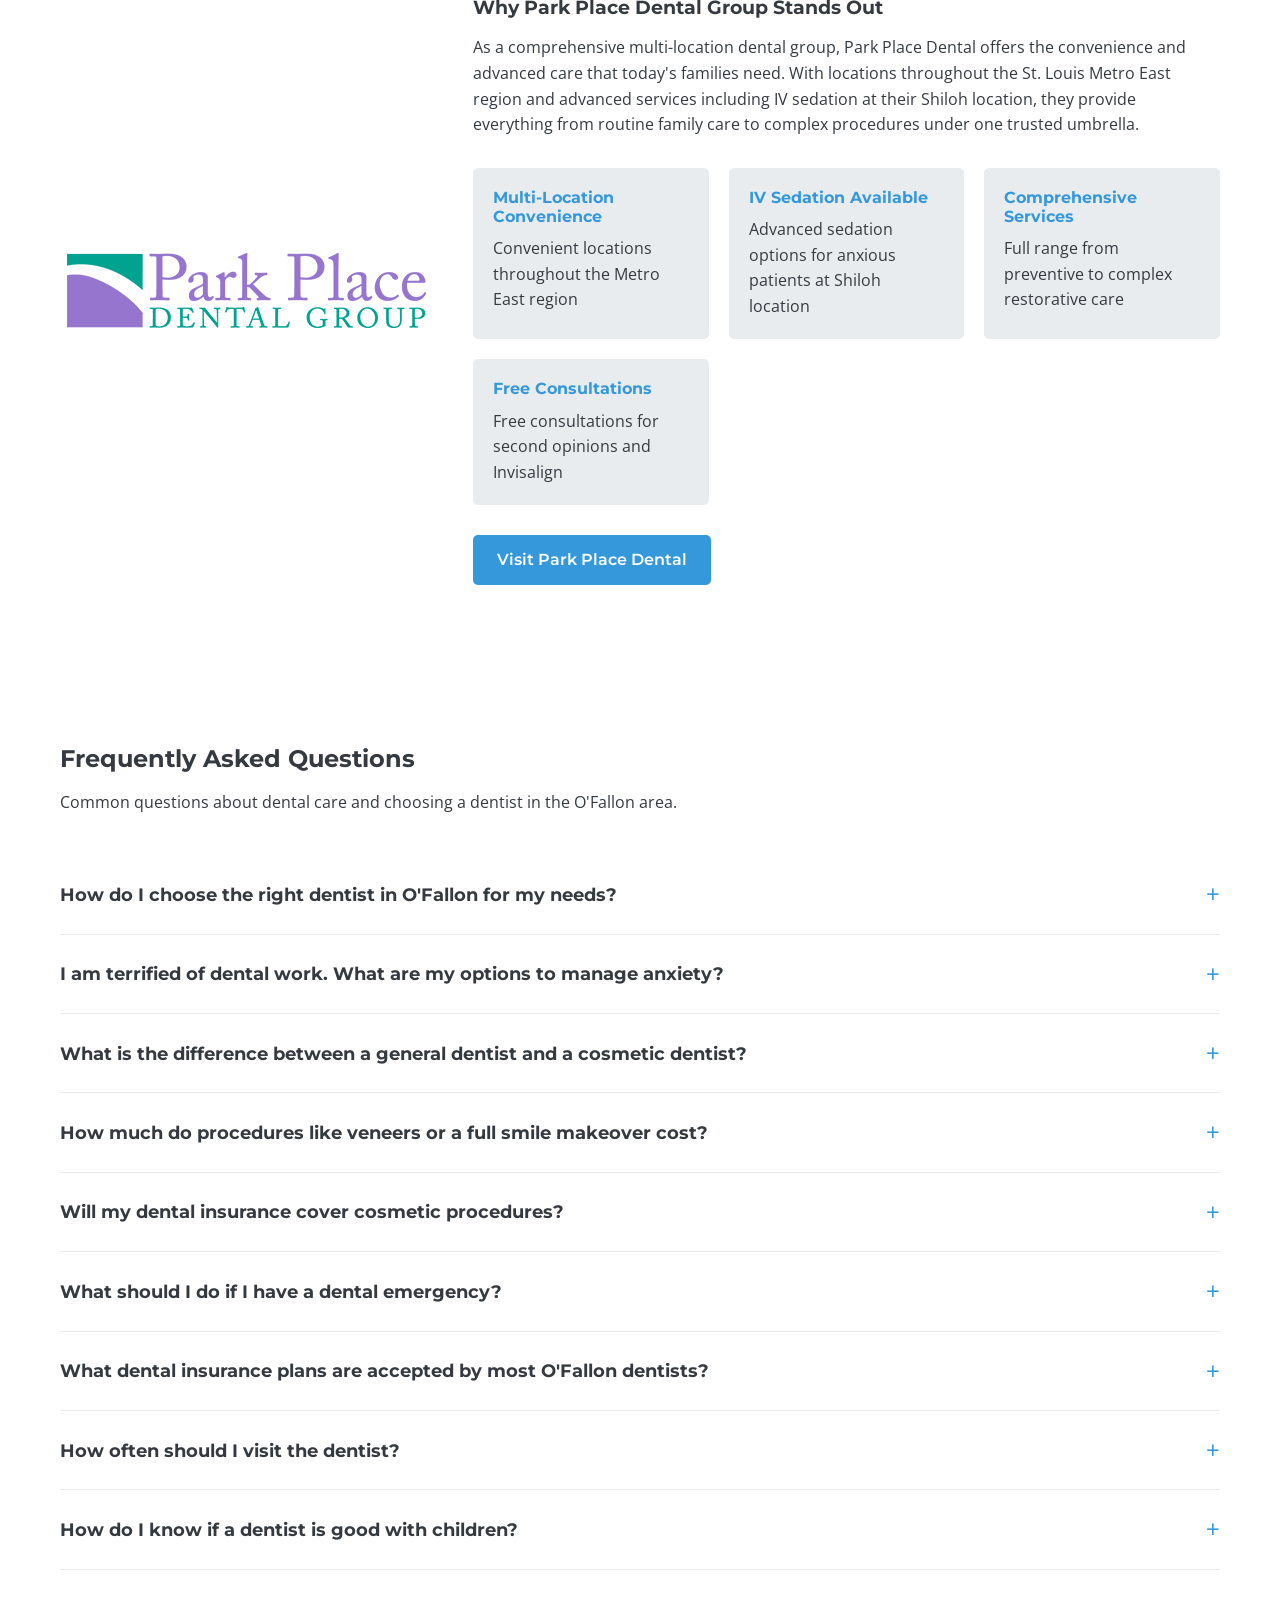
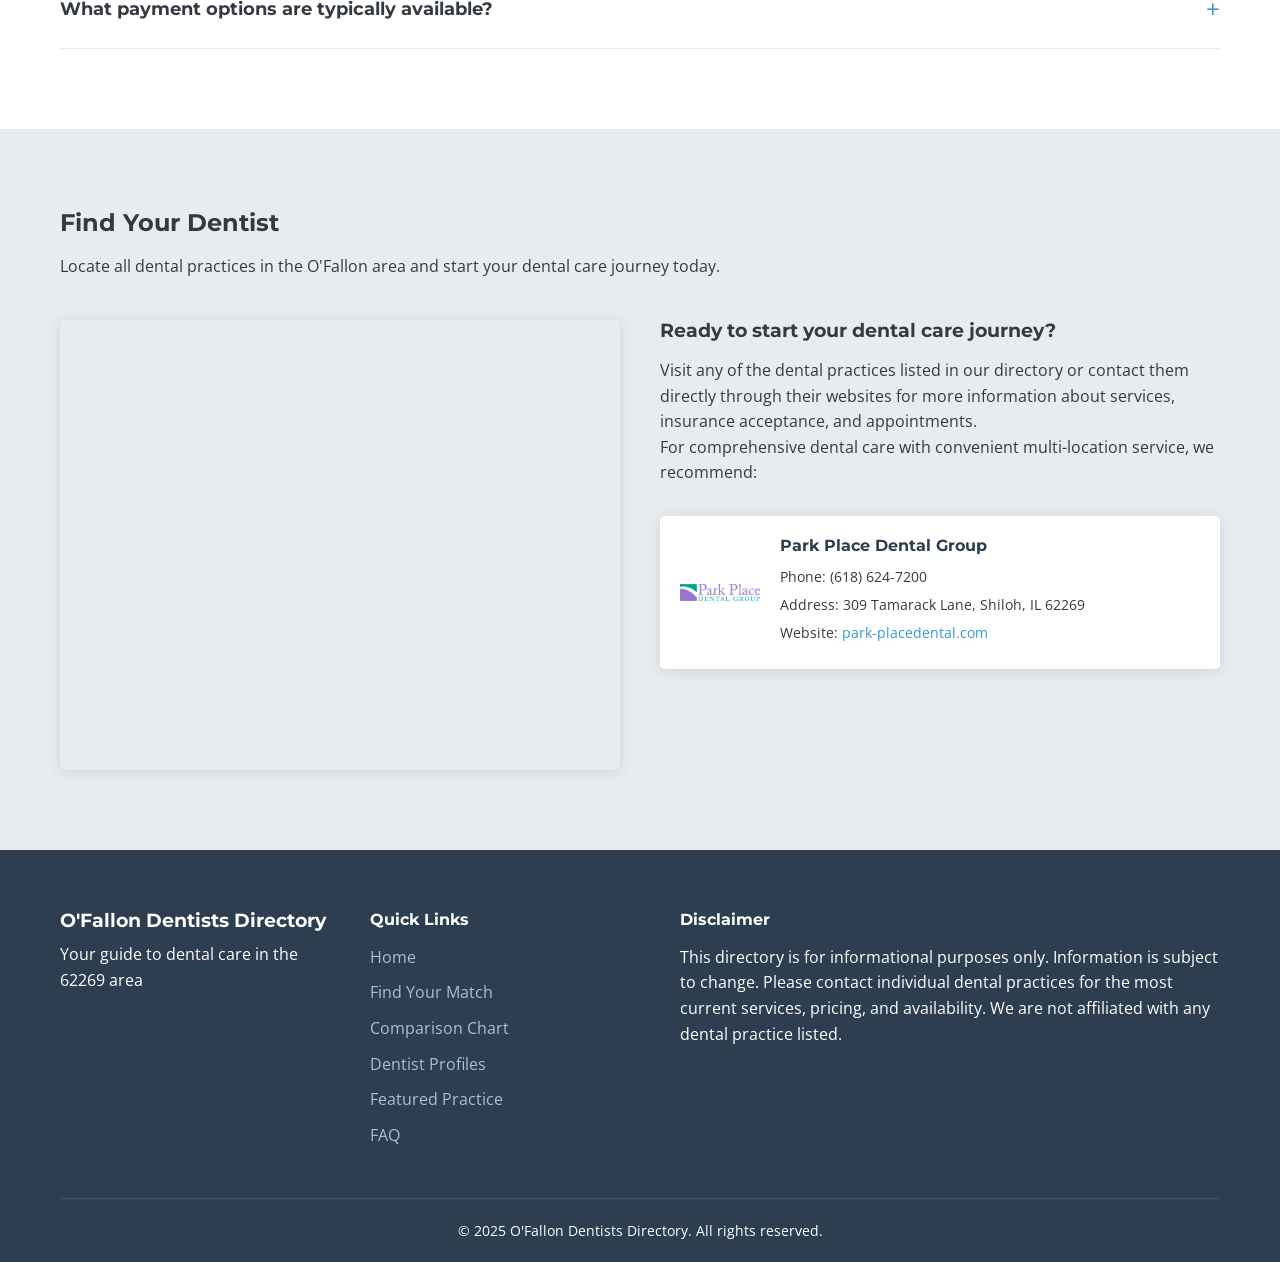
==== commit a2dd8b5d: "Update index.html" ====
--- a/index.html
+++ b/index.html
@@ -299,16 +299,17 @@
             border-bottom: 1px solid var(--light-gray);
         }
 
-        th {
-            background-color: var(--secondary-color);
-            color: white;
-            position: sticky;
-            top: 80px;
-            z-index: 100;
-            white-space: nowrap;
-            font-size: 0.9rem;
-        }
-
+th {
+    background-color: var(--secondary-color);
+    color: white;
+    position: sticky;
+    top: 0px;  /* Changed from 80px to 0px */
+    z-index: 100;
+    white-space: nowrap;
+    font-size: 0.9rem;
+    padding: 12px 15px;
+}
+       
         tbody tr {
             transition: var(--transition);
         }
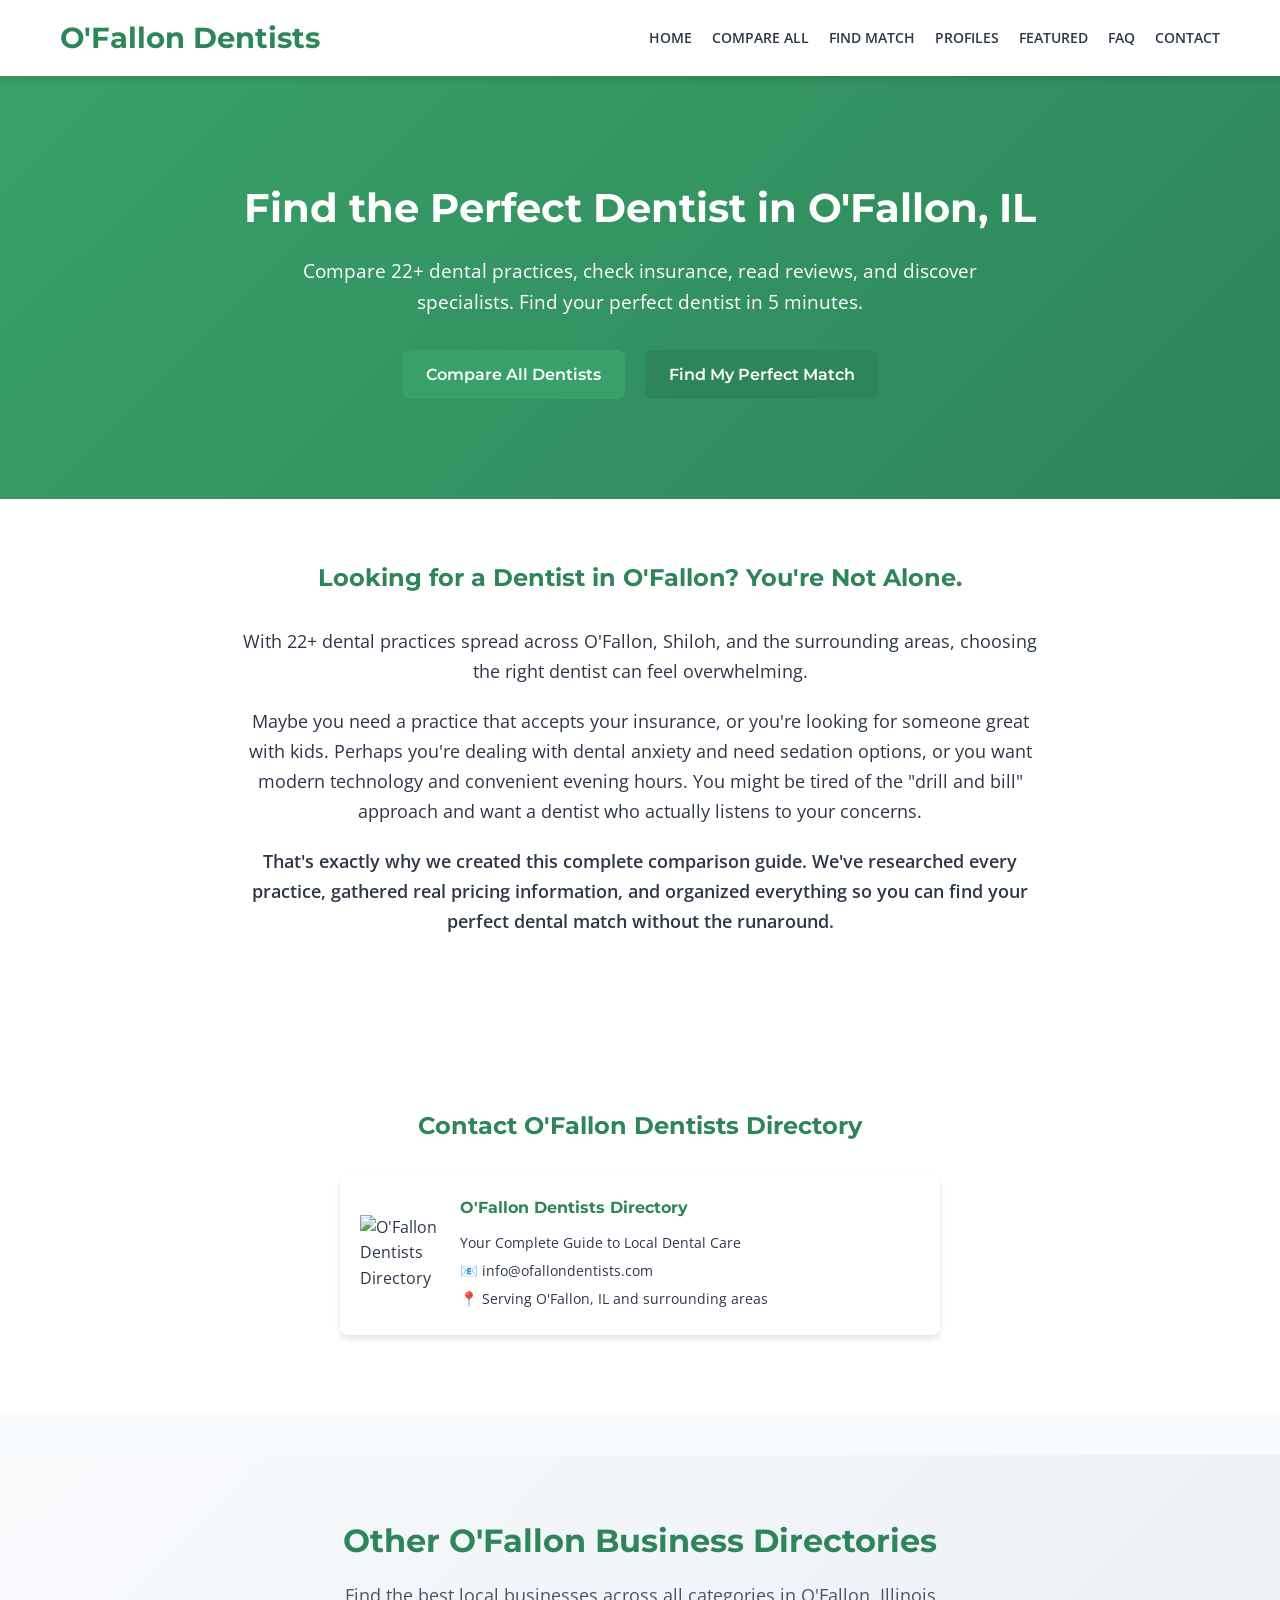
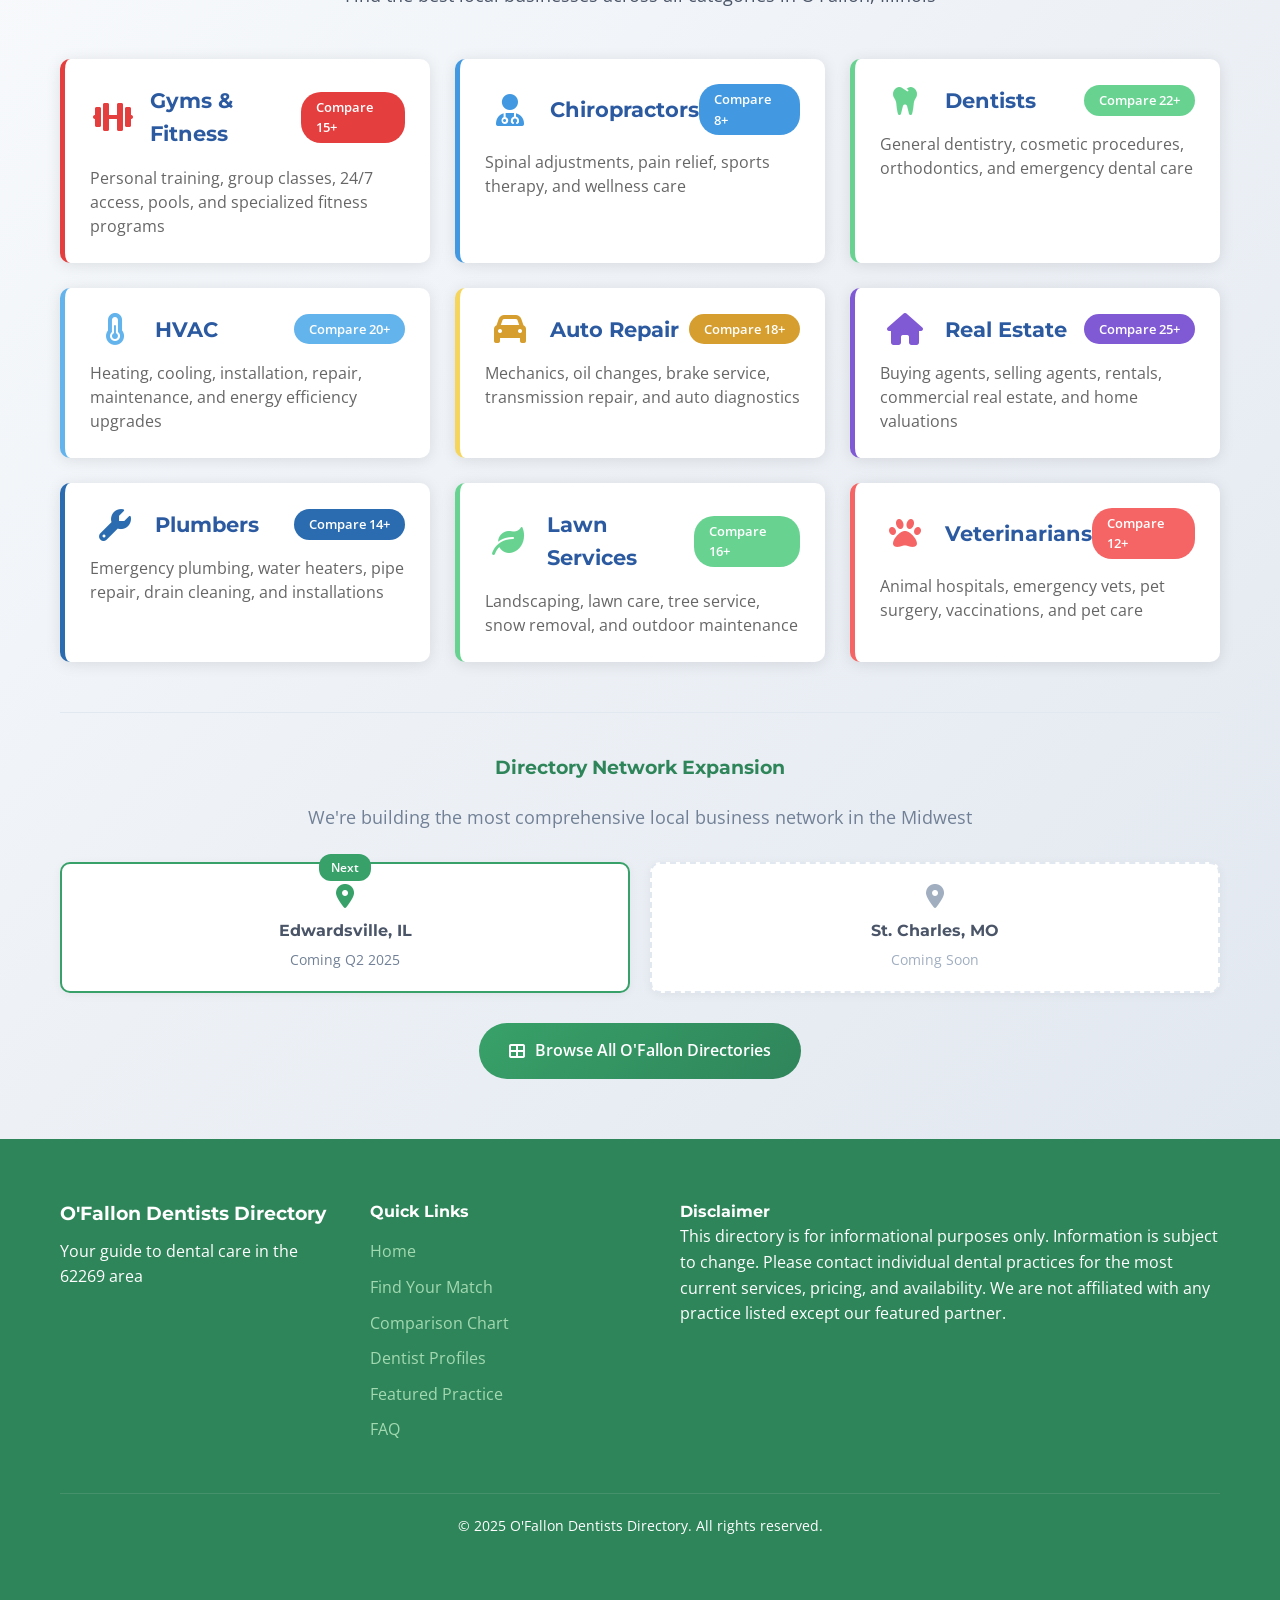
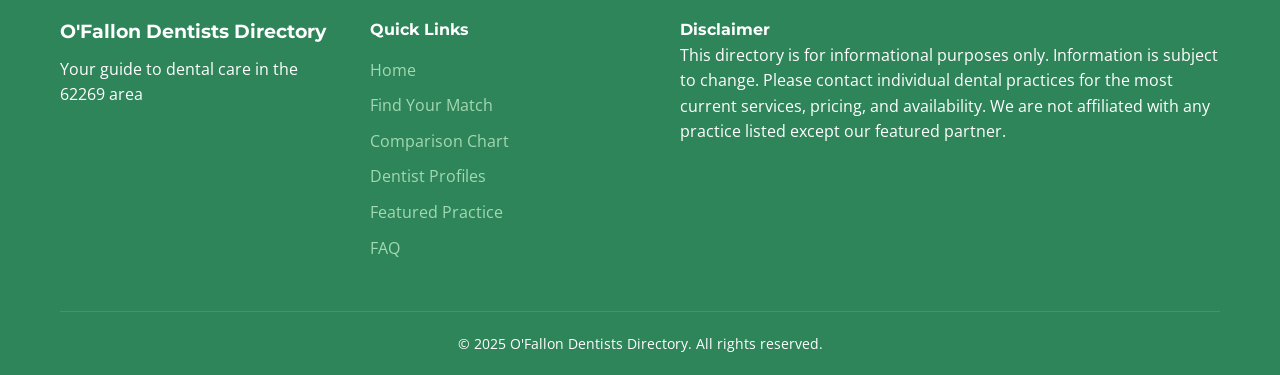
==== commit f59ee3f3: "Add files via upload" ====
--- a/index.html
+++ b/index.html
@@ -3,29 +3,25 @@
 <head>
     <meta charset="UTF-8">
     <meta name="viewport" content="width=device-width, initial-scale=1.0">
-    <title>Complete O'Fallon Dentist Guide - Compare All 22+ Practices</title>
-    <meta name="description" content="See real prices, services, and patient reviews for every dental practice in O'Fallon, IL. Find your perfect dentist in 5 minutes.">
+    <title>Best Dentists in O'Fallon, IL - Compare 22+ Local Practices | 2025 Guide</title>
+    <meta name="description" content="Find the perfect dentist in O'Fallon, IL. Compare 22+ practices, read reviews, check insurance, and find specialists. Complete guide with ratings, pricing, and services.">
     
-    <!-- Font Awesome for icons -->
+    <!-- Font Awesome for Icons -->
     <link rel="stylesheet" href="https://cdnjs.cloudflare.com/ajax/libs/font-awesome/6.0.0/css/all.min.css">
-    <link rel="preconnect" href="https://fonts.googleapis.com">
-    <link rel="preconnect" href="https://fonts.gstatic.com" crossorigin>
-    <link href="https://fonts.googleapis.com/css2?family=Montserrat:wght@400;500;600;700&family=Open+Sans:wght@400;500;600&display=swap" rel="stylesheet">
+    
+    <!-- Google Fonts -->
+    <link href="https://fonts.googleapis.com/css2?family=Montserrat:wght@400;600;700&family=Open+Sans:wght@400;600&display=swap" rel="stylesheet">
     
     <style>
-        /* Global Styles */
+        /* CSS Variables - Medical Green Theme for Dentists */
         :root {
-            --primary-color: #3498db;
-            --secondary-color: #2c3e50;
-            --accent-color: #e74c3c;
-            --light-color: #f8f9fa;
-            --dark-color: #343a40;
-            --gray-color: #6c757d;
-            --light-gray: #e9ecef;
-            --premium-color: #f1c40f;
-            --success-color: #2ecc71;
-            --border-radius: 5px;
-            --box-shadow: 0 2px 15px rgba(0, 0, 0, 0.1);
+            --primary-color: #38a169;
+            --secondary-color: #2f855a;
+            --accent-color: #68d391;
+            --dark-color: #2d3748;
+            --light-color: #f7fafc;
+            --border-radius: 8px;
+            --box-shadow: 0 4px 6px rgba(0, 0, 0, 0.1);
             --transition: all 0.3s ease;
         }
 
@@ -33,11 +29,6 @@
             margin: 0;
             padding: 0;
             box-sizing: border-box;
-        }
-
-        html {
-            scroll-behavior: smooth;
-            scroll-padding-top: 80px;
         }
 
         body {
@@ -47,32 +38,20 @@
             background-color: var(--light-color);
         }
 
-        h1, h2, h3, h4, h5, h6 {
-            font-family: 'Montserrat', sans-serif;
-            font-weight: 700;
-            margin-bottom: 1rem;
-            line-height: 1.2;
-        }
-
-        a {
-            text-decoration: none;
-            color: var(--primary-color);
-            transition: var(--transition);
-        }
-
-        a:hover {
-            color: var(--secondary-color);
-        }
-
         .container {
-            width: 100%;
             max-width: 1200px;
             margin: 0 auto;
             padding: 0 20px;
         }
 
-        section {
-            padding: 80px 0;
+        a {
+            text-decoration: none;
+            color: inherit;
+            transition: var(--transition);
+        }
+
+        h1, h2, h3, h4, h5, h6 {
+            font-family: 'Montserrat', sans-serif;
         }
 
         .btn {
@@ -81,9 +60,9 @@
             border-radius: var(--border-radius);
             font-weight: 600;
             text-align: center;
-            cursor: pointer;
             transition: var(--transition);
             border: none;
+            cursor: pointer;
             font-family: 'Montserrat', sans-serif;
         }
 
@@ -93,7 +72,7 @@
         }
 
         .btn-primary:hover {
-            background-color: #2980b9;
+            background-color: #2f855a;
             color: white;
         }
 
@@ -103,7 +82,7 @@
         }
 
         .btn-secondary:hover {
-            background-color: #1a252f;
+            background-color: #276749;
             color: white;
         }
 
@@ -165,7 +144,7 @@
 
         /* Hero Section */
         .hero {
-            background: linear-gradient(135deg, #3498db 0%, #2c3e50 100%);
+            background: linear-gradient(135deg, #38a169 0%, #2f855a 100%);
             color: white;
             text-align: center;
             padding: 100px 0;
@@ -188,418 +167,24 @@
             display: flex;
             justify-content: center;
             gap: 20px;
-        }
-
-        /* Matcher Section */
-        .matcher {
-            background-color: var(--light-gray);
-        }
-
-        .matcher-content {
-            max-width: 700px;
-            margin: 40px auto 0;
-            background-color: white;
-            border-radius: var(--border-radius);
-            box-shadow: var(--box-shadow);
-            overflow: hidden;
-        }
-
-        .matcher-question {
-            display: none;
-            padding: 30px;
-        }
-
-        .matcher-question.active {
-            display: block;
-        }
-
-        .matcher-options {
-            display: grid;
-            grid-template-columns: repeat(auto-fill, minmax(200px, 1fr));
-            gap: 15px;
-            margin-top: 20px;
-        }
-
-        .matcher-option {
-            padding: 15px;
-            background-color: var(--light-gray);
-            border: none;
-            border-radius: var(--border-radius);
-            cursor: pointer;
-            font-family: 'Open Sans', sans-serif;
-            font-weight: 600;
-            transition: var(--transition);
-        }
-
-        .matcher-option:hover {
-            background-color: var(--primary-color);
-            color: white;
-        }
-
-        .matcher-result {
-            display: none;
-            padding: 30px;
-            text-align: center;
-        }
-
-        .matcher-result.active {
-            display: block;
-        }
-
-        #result-content {
-            margin: 20px 0;
-        }
-
-        /* Comparison Section */
-        .comparison {
-            background-color: white;
-        }
-
-        .filters {
-            display: flex;
             flex-wrap: wrap;
-            gap: 20px;
-            margin-bottom: 30px;
-        }
-
-        .filter-group {
-            flex: 1;
-            min-width: 200px;
-        }
-
-        .filter-group label {
-            display: block;
-            margin-bottom: 5px;
-            font-weight: 600;
-        }
-
-        .filter-group select {
-            width: 100%;
-            padding: 10px;
-            border: 1px solid var(--light-gray);
-            border-radius: var(--border-radius);
-            background-color: white;
-            font-family: 'Open Sans', sans-serif;
-        }
-
-        .table-container {
-            overflow-x: auto;
-            margin-top: 20px;
-        }
-
-        table {
-            width: 100%;
-            border-collapse: collapse;
-            margin-top: 20px;
-        }
-
-        th, td {
-            padding: 12px 15px;
-            text-align: left;
-            border-bottom: 1px solid var(--light-gray);
-        }
-
-th {
-    background-color: var(--secondary-color);
-    color: white;
-    position: sticky;
-    top: 0px;  /* Changed from 80px to 0px */
-    z-index: 100;
-    white-space: nowrap;
-    font-size: 0.9rem;
-    padding: 12px 15px;
-}
-       
-        tbody tr {
-            transition: var(--transition);
-        }
-
-        tbody tr:hover {
-            background-color: var(--light-gray);
-        }
-
-        .premium-row {
-            background-color: rgba(241, 196, 15, 0.1);
-        }
-
-        .premium-row:hover {
-            background-color: rgba(241, 196, 15, 0.2);
-        }
-
-        .dentist-logo-small {
-            height: 30px;
-            width: 30px;
-            margin-right: 10px;
-            object-fit: contain;
-        }
-
-        .dentist-name-cell {
-            vertical-align: middle;
-        }
-
-        .name-wrapper {
-            display: flex;
-            align-items: center;
-            white-space: nowrap;
-        }
-
-        td {
-            vertical-align: middle;
-        }
-
-        .star-rating {
-            color: var(--premium-color);
-        }
-
-        /* Profiles Section */
-        .profiles {
-            background-color: var(--light-gray);
-        }
-
-        .profile-grid {
-            display: grid;
-            grid-template-columns: repeat(auto-fill, minmax(300px, 1fr));
-            gap: 30px;
-            margin-top: 40px;
-        }
-
-        .profile-card {
-            background-color: white;
-            border-radius: var(--border-radius);
-            overflow: hidden;
-            box-shadow: var(--box-shadow);
-            transition: var(--transition);
-        }
-
-        .profile-card:hover {
-            transform: translateY(-5px);
-            box-shadow: 0 10px 20px rgba(0, 0, 0, 0.15);
-        }
-
-        .profile-header {
-            padding: 20px;
-            display: flex;
-            align-items: center;
-            border-bottom: 1px solid var(--light-gray);
-        }
-
-        .profile-logo {
-            width: 60px;
-            height: 60px;
-            object-fit: contain;
-            margin-right: 15px;
-        }
-
-        .profile-title h3 {
-            margin: 0;
-            font-size: 1.2rem;
-        }
-
-        .profile-type {
-            font-size: 0.9rem;
-            color: var(--gray-color);
-        }
-
-        .profile-body {
-            padding: 20px;
-        }
-
-        .profile-info {
-            margin-bottom: 15px;
-        }
-
-        .profile-info h4 {
-            font-size: 1rem;
-            margin-bottom: 5px;
-        }
-
-        .profile-info p, .profile-info ul {
-            font-size: 0.9rem;
-            color: var(--gray-color);
-        }
-
-        .profile-info ul {
-            padding-left: 20px;
-            margin-top: 5px;
-        }
-
-        .profile-footer {
-            padding: 15px 20px;
-            background-color: var(--light-gray);
-            display: flex;
-            justify-content: space-between;
-            align-items: center;
-        }
-
-        .profile-rating {
-            display: flex;
-            align-items: center;
-        }
-
-        .profile-rating .star-rating {
-            margin-right: 5px;
-        }
-
-        .profile-link a {
-            font-weight: 600;
-            font-size: 0.9rem;
-        }
-
-        .premium-card {
-            border: 2px solid var(--premium-color);
-        }
-
-        .premium-badge {
-            background-color: var(--premium-color);
-            color: var(--dark-color);
-            padding: 5px 15px;
-            border-radius: 20px;
-            font-weight: 600;
-            font-size: 0.8rem;
-            display: inline-block;
-            margin-bottom: 10px;
-        }
-
-        /* Featured Section */
-        .featured {
-            background-color: white;
-        }
-
-        .featured-content {
-            display: flex;
-            flex-wrap: wrap;
-            gap: 40px;
-            margin-top: 30px;
-        }
-
-        .featured-image {
-            flex: 1;
-            min-width: 300px;
-            display: flex;
-            justify-content: center;
-            align-items: center;
-        }
-
-        .featured-logo {
-            max-width: 100%;
-            max-height: 300px;
-            object-fit: contain;
-        }
-
-        .featured-info {
-            flex: 2;
-            min-width: 300px;
-        }
-
-        .featured-benefits {
-            display: grid;
-            grid-template-columns: repeat(auto-fill, minmax(200px, 1fr));
-            gap: 20px;
-            margin: 30px 0;
-        }
-
-        .benefit {
-            background-color: var(--light-gray);
-            padding: 20px;
-            border-radius: var(--border-radius);
-            transition: var(--transition);
-        }
-
-        .benefit:hover {
-            transform: translateY(-5px);
-            box-shadow: var(--box-shadow);
-        }
-
-        .benefit h4 {
-            color: var(--primary-color);
-            margin-bottom: 10px;
-        }
-
-        /* FAQ Section */
-        .faq {
-            background-color: white;
-        }
-
-        .faq-list {
-            margin-top: 40px;
-        }
-
-        .faq-item {
-            border-bottom: 1px solid var(--light-gray);
-        }
-
-        .faq-question {
-            padding: 20px 0;
-            display: flex;
-            justify-content: space-between;
-            align-items: center;
-            cursor: pointer;
-        }
-
-        .faq-question h3 {
-            margin: 0;
-            font-size: 1.1rem;
-            flex: 1;
-        }
-
-        .faq-toggle {
-            font-size: 1.5rem;
-            color: var(--primary-color);
-            transition: var(--transition);
-        }
-
-        .faq-answer {
-            padding: 0 0 20px;
-            display: none;
-        }
-
-        .faq-item.active .faq-toggle {
-            transform: rotate(45deg);
-        }
-
-        .faq-item.active .faq-answer {
-            display: block;
-        }
-
-        .faq-answer p {
-            margin-bottom: 15px;
-        }
-
-        .faq-answer ul {
-            padding-left: 20px;
-            margin-bottom: 15px;
         }
 
         /* Contact Section */
         .contact {
-            background-color: var(--light-gray);
-        }
-
-        .contact-content {
-            display: flex;
-            flex-wrap: wrap;
-            gap: 40px;
-            margin-top: 40px;
-        }
-
-        .map-container {
-            flex: 1;
-            min-width: 300px;
-            height: 450px;
-        }
-
-        .map-container iframe {
-            border-radius: var(--border-radius);
-            box-shadow: var(--box-shadow);
-        }
-
-        .contact-info {
-            flex: 1;
-            min-width: 300px;
+            padding: 80px 0;
+            background-color: white;
+        }
+
+        .contact h2 {
+            text-align: center;
+            margin-bottom: 30px;
+            color: var(--secondary-color);
         }
 
         .premium-contact {
-            margin-top: 30px;
+            max-width: 600px;
+            margin: 0 auto;
             display: flex;
             align-items: center;
             background-color: white;
@@ -663,7 +248,7 @@
         }
 
         .footer-links ul li a {
-            color: #a3c2db;
+            color: #a3d9b1;
         }
 
         .footer-links ul li a:hover {
@@ -710,13 +295,8 @@
             
             .menu-toggle {
                 display: flex;
-                position: absolute;
-                top: 20px;
-                right: 20px;
-            }
-            
-            .hero {
-                padding: 60px 0;
+                align-self: flex-end;
+                margin-top: -30px;
             }
             
             .hero h2 {
@@ -725,37 +305,21 @@
             
             .hero-buttons {
                 flex-direction: column;
-                gap: 10px;
-            }
-            
-            .featured-content {
+                align-items: center;
+            }
+            
+            .hero-buttons .btn {
+                width: 250px;
+            }
+            
+            .premium-contact {
                 flex-direction: column;
-            }
-            
-            .featured-image {
-                order: -1;
-            }
-            
-            section {
-                padding: 60px 0;
-            }
-        }
-
-        @media (max-width: 480px) {
-            .filters {
-                flex-direction: column;
-            }
-            
-            .matcher-options {
-                grid-template-columns: 1fr;
-            }
-            
-            .profile-grid {
-                grid-template-columns: 1fr;
-            }
-            
-            .featured-benefits {
-                grid-template-columns: 1fr;
+                text-align: center;
+            }
+            
+            .contact-logo {
+                margin-right: 0;
+                margin-bottom: 15px;
             }
         }
     </style>
@@ -764,19 +328,19 @@
     <!-- Header -->
     <header>
         <div class="container">
-            <h1>O'Fallon Dentists Directory</h1>
+            <h1>O'Fallon Dentists</h1>
             <nav>
-                <div class="menu-toggle">
+                <div class="menu-toggle" onclick="toggleMenu()">
                     <span></span>
                     <span></span>
                     <span></span>
                 </div>
-                <ul>
+                <ul id="nav-menu">
                     <li><a href="#hero">Home</a></li>
-                    <li><a href="#matcher">Find Your Match</a></li>
-                    <li><a href="#comparison">Quick Compare</a></li>
-                    <li><a href="#profiles">Dentist Profiles</a></li>
-                    <li><a href="#featured">Featured Dentist</a></li>
+                    <li><a href="#comparison">Compare All</a></li>
+                    <li><a href="#matcher">Find Match</a></li>
+                    <li><a href="#profiles">Profiles</a></li>
+                    <li><a href="#featured">Featured</a></li>
                     <li><a href="#faq">FAQ</a></li>
                     <li><a href="#contact">Contact</a></li>
                 </ul>
@@ -787,8 +351,9 @@
     <!-- Hero Section -->
     <section id="hero" class="hero">
         <div class="container">
-            <h2>Complete O'Fallon Dentist Guide - Compare All 22+ Practices</h2>
-            <p>See real prices, services, and patient reviews for every dental practice in O'Fallon, IL. Find your perfect dentist in 5 minutes.</p>
+            <h2>Find the Perfect Dentist in O'Fallon, IL</h2>
+            <p>Compare 22+ dental practices, check insurance, read reviews, and discover specialists. 
+            Find your perfect dentist in 5 minutes.</p>
             <div class="hero-buttons">
                 <a href="#comparison" class="btn btn-primary">Compare All Dentists</a>
                 <a href="#matcher" class="btn btn-secondary">Find My Perfect Match</a>
@@ -810,233 +375,21 @@
                 <p style="font-size: 1.1rem; line-height: 1.7; margin-bottom: 30px; font-weight: 600;">
                     That's exactly why we created this complete comparison guide. We've researched every practice, gathered real pricing information, and organized everything so you can find your perfect dental match without the runaround.
                 </p>
-                
-                <!-- Stats Section -->
-                <div style="display: grid; grid-template-columns: repeat(auto-fit, minmax(200px, 1fr)); gap: 30px; margin: 40px 0; text-align: center;">
-                    <div style="background-color: var(--light-gray); padding: 30px 20px; border-radius: var(--border-radius);">
-                        <h3 style="font-size: 2rem; color: var(--primary-color); margin-bottom: 10px;">22+</h3>
-                        <p style="font-weight: 600; margin: 0;">Practices Compared</p>
-                    </div>
-                    <div style="background-color: var(--light-gray); padding: 30px 20px; border-radius: var(--border-radius);">
-                        <h3 style="font-size: 2rem; color: var(--primary-color); margin-bottom: 10px;">5min</h3>
-                        <p style="font-weight: 600; margin: 0;">To Find Your Match</p>
-                    </div>
-                    <div style="background-color: var(--light-gray); padding: 30px 20px; border-radius: var(--border-radius);">
-                        <h3 style="font-size: 2rem; color: var(--primary-color); margin-bottom: 10px;">100%</h3>
-                        <p style="font-weight: 600; margin: 0;">Local & Unbiased</p>
-                    </div>
-                </div>
-
-                <!-- Why Compare Section -->
-                <div style="background-color: var(--light-gray); padding: 30px; border-radius: var(--border-radius); margin-top: 40px; text-align: left;">
-                    <h3 style="color: var(--secondary-color); margin-bottom: 20px; text-align: center;">Why Compare Before You Commit?</h3>
-                    <p style="font-size: 1.1rem; line-height: 1.7; margin-bottom: 15px;">
-                        Dental care costs in O'Fallon vary dramatically - from $150 routine cleanings to premium practices charging $300+. But advertised prices rarely tell the whole story. Insurance acceptance, sedation options, and evening availability can turn a "great deal" into a frustrating experience.
-                    </p>
-                    <p style="font-size: 1.1rem; line-height: 1.7; margin: 0; font-weight: 600; text-align: center;">
-                        Our side-by-side comparison shows you exactly what to expect at each location, helping you make an informed decision that saves both time and money.
-                    </p>
-                </div>
             </div>
         </div>
     </section>
 
-    <!-- Matcher Section -->
-    <section id="matcher" class="matcher">
-        <div class="container">
-            <h2>Find Your Dental Match</h2>
-            <p>Answer a few questions about your dental needs and preferences to find the perfect practice for you.</p>
-            
-            <div class="matcher-content">
-                <div class="matcher-question active" id="question-1">
-                    <h3>What type of dental care do you need most?</h3>
-                    <div class="matcher-options">
-                        <button class="matcher-option" data-value="general">General/Family Dentistry</button>
-                        <button class="matcher-option" data-value="cosmetic">Cosmetic Dentistry</button>
-                        <button class="matcher-option" data-value="pediatric">Pediatric/Children's Care</button>
-                        <button class="matcher-option" data-value="specialty">Specialty Services (Orthodontics, Oral Surgery)</button>
-                    </div>
-                </div>
-                
-                <div class="matcher-question" id="question-2">
-                    <h3>How would you describe your dental anxiety level?</h3>
-                    <div class="matcher-options">
-                        <button class="matcher-option" data-value="low">Low - I'm comfortable with dental visits</button>
-                        <button class="matcher-option" data-value="moderate">Moderate - Some nervousness but manageable</button>
-                        <button class="matcher-option" data-value="high">High - I need sedation or special comfort measures</button>
-                    </div>
-                </div>
-                
-                <div class="matcher-question" id="question-3">
-                    <h3>Do you have children who need dental care?</h3>
-                    <div class="matcher-options">
-                        <button class="matcher-option" data-value="specialist">Yes, I want a pediatric specialist</button>
-                        <button class="matcher-option" data-value="family">Yes, but family practice is fine</button>
-                        <button class="matcher-option" data-value="adult">No, adult-only care</button>
-                    </div>
-                </div>
-                
-                <div class="matcher-result" id="matcher-result">
-                    <h3>Your Ideal Dental Practice Match</h3>
-                    <div id="result-content"></div>
-                    <button id="restart-matcher" class="btn btn-secondary">Start Over</button>
-                </div>
-            </div>
-        </div>
-    </section>
-
-    <!-- Comparison Section -->
-    <section id="comparison" class="comparison">
-        <div class="container">
-            <h2>Dental Practice Comparison Chart</h2>
-            <p>Compare all dental practices in the O'Fallon area side by side to find the perfect match for your dental care needs.</p>
-            
-            <div class="filters">
-                <div class="filter-group">
-                    <label for="type-filter">Practice Type</label>
-                    <select id="type-filter">
-                        <option value="all">All Types</option>
-                        <option value="general">General/Family</option>
-                        <option value="cosmetic">Cosmetic</option>
-                        <option value="pediatric">Pediatric</option>
-                        <option value="orthodontic">Orthodontic</option>
-                        <option value="specialty">Specialty</option>
-                    </select>
-                </div>
-                
-                <div class="filter-group">
-                    <label for="sedation-filter">Sedation Options</label>
-                    <select id="sedation-filter">
-                        <option value="all">All Options</option>
-                        <option value="nitrous">Nitrous Oxide</option>
-                        <option value="oral">Oral Sedation</option>
-                        <option value="iv">IV Sedation</option>
-                    </select>
-                </div>
-                
-                <div class="filter-group">
-                    <label for="service-filter">Special Services</label>
-                    <select id="service-filter">
-                        <option value="all">All Services</option>
-                        <option value="emergency">Emergency Care</option>
-                        <option value="invisalign">Invisalign</option>
-                        <option value="payment">Payment Plans</option>
-                    </select>
-                </div>
-            </div>
-            
-            <div class="table-container">
-                <table id="comparison-table">
-                    <thead>
-                        <tr>
-                            <th>Practice Name</th>
-                            <th>Type</th>
-                            <th>Specialties</th>
-                            <th>Sedation Options</th>
-                            <th>Special Services</th>
-                            <th>Rating</th>
-                        </tr>
-                    </thead>
-                    <tbody>
-                        <!-- Table rows will be populated by JavaScript -->
-                    </tbody>
-                </table>
-            </div>
-        </div>
-    </section>
-
-    <!-- Profiles Section -->
-    <section id="profiles" class="profiles">
-        <div class="container">
-            <h2>Dentist Profiles</h2>
-            <p>Detailed information about each dental practice in the O'Fallon area to help you make an informed decision.</p>
-            
-            <div id="dentist-profiles" class="profile-grid">
-                <!-- Dentist profile cards will be populated by JavaScript -->
-            </div>
-        </div>
-    </section>
-
-    <!-- Featured Section -->
-    <section id="featured" class="featured">
-        <div class="container">
-            <div class="premium-badge">Preferred</div>
-            <h2>Featured Practice: Park Place Dental Group</h2>
-            <p>Our top recommendation for comprehensive dental care with convenient multi-location service and advanced treatment options.</p>
-            
-            <div class="featured-content">
-                <div class="featured-image">
-                    <img src="images/logos/parkplace.png" alt="Park Place Dental Group logo" class="featured-logo">
-                </div>
-                
-                <div class="featured-info">
-                    <h3>Why Park Place Dental Group Stands Out</h3>
-                    <p>As a comprehensive multi-location dental group, Park Place Dental offers the convenience and advanced care that today's families need. With locations throughout the St. Louis Metro East region and advanced services including IV sedation at their Shiloh location, they provide everything from routine family care to complex procedures under one trusted umbrella.</p>
-                    
-                    <div class="featured-benefits">
-                        <div class="benefit">
-                            <h4>Multi-Location Convenience</h4>
-                            <p>Convenient locations throughout the Metro East region</p>
-                        </div>
-                        
-                        <div class="benefit">
-                            <h4>IV Sedation Available</h4>
-                            <p>Advanced sedation options for anxious patients at Shiloh location</p>
-                        </div>
-                        
-                        <div class="benefit">
-                            <h4>Comprehensive Services</h4>
-                            <p>Full range from preventive to complex restorative care</p>
-                        </div>
-                        
-                        <div class="benefit">
-                            <h4>Free Consultations</h4>
-                            <p>Free consultations for second opinions and Invisalign</p>
-                        </div>
-                    </div>
-                    
-                    <a href="https://www.park-placedental.com/" target="_blank" class="btn btn-primary">Visit Park Place Dental</a>
-                </div>
-            </div>
-        </div>
-    </section>
-
-    <!-- FAQ Section -->
-    <section id="faq" class="faq">
-        <div class="container">
-            <h2>Frequently Asked Questions</h2>
-            <p>Common questions about dental care and choosing a dentist in the O'Fallon area.</p>
-            
-            <div class="faq-list">
-                <!-- FAQ items will be populated by JavaScript -->
-            </div>
-        </div>
-    </section>
-
     <!-- Contact Section -->
     <section id="contact" class="contact">
         <div class="container">
-            <h2>Find Your Dentist</h2>
-            <p>Locate all dental practices in the O'Fallon area and start your dental care journey today.</p>
-            
-            <div class="contact-content">
-                <div class="map-container">
-                    <iframe src="https://www.google.com/maps/embed?pb=!1m16!1m12!1m3!1d24966.682117028735!2d-89.92642272345581!3d38.59219199650342!2m3!1f0!2f0!3f0!3m2!1i1024!2i768!4f13.1!2m1!1sdentists%20near%20O&#39;Fallon%2C%20IL%2062269!5e0!3m2!1sen!2sus!4v1653508272909!5m2!1sen!2sus" width="100%" height="450" style="border:0;" allowfullscreen="" loading="lazy" referrerpolicy="no-referrer-when-downgrade"></iframe>
-                </div>
-                
-                <div class="contact-info">
-                    <h3>Ready to start your dental care journey?</h3>
-                    <p>Visit any of the dental practices listed in our directory or contact them directly through their websites for more information about services, insurance acceptance, and appointments.</p>
-                    <p>For comprehensive dental care with convenient multi-location service, we recommend:</p>
-                    <div class="premium-contact">
-                        <img src="images/logos/parkplace.png" alt="Park Place Dental Group logo" class="contact-logo">
-                        <div>
-                            <h4>Park Place Dental Group</h4>
-                            <p>Phone: (618) 624-7200</p>
-                            <p>Address: 309 Tamarack Lane, Shiloh, IL 62269</p>
-                            <p>Website: <a href="https://www.park-placedental.com/" target="_blank">park-placedental.com</a></p>
-                        </div>
-                    </div>
+            <h2>Contact O'Fallon Dentists Directory</h2>
+            <div class="premium-contact">
+                <img src="images/logos/ofallon-dentists.png" alt="O'Fallon Dentists Directory" class="contact-logo">
+                <div>
+                    <h4>O'Fallon Dentists Directory</h4>
+                    <p>Your Complete Guide to Local Dental Care</p>
+                    <p>📧 info@ofallondentists.com</p>
+                    <p>📍 Serving O'Fallon, IL and surrounding areas</p>
                 </div>
             </div>
         </div>
@@ -1065,7 +418,7 @@
                 
                 <div class="footer-disclaimer">
                     <h4>Disclaimer</h4>
-                    <p>This directory is for informational purposes only. Information is subject to change. Please contact individual dental practices for the most current services, pricing, and availability. We are not affiliated with any dental practice listed.</p>
+                    <p>This directory is for informational purposes only. Information is subject to change. Please contact individual dental practices for the most current services, pricing, and availability. We are not affiliated with any practice listed except our featured partner.</p>
                 </div>
             </div>
             
@@ -1075,1349 +428,23 @@
         </div>
     </footer>
 
-    <!-- JavaScript -->
+    <!-- Load Footer JavaScript -->
+    <script src="footer.js"></script>
+
+    <!-- Navigation Toggle Script -->
     <script>
-        // Complete Dentists Data with all 22 practices and updated ratings/reviews from Google Maps
-        const dentistsData = [
-          {
-            id: "parkplacedental",
-            name: "Park Place Dental Group",
-            type: "General & Family",
-            specialties: ["Family Dentistry", "Cosmetic Dentistry", "Dental Implants"],
-            rating: 4.9,
-            reviews: 1472,
-            website: "https://www.park-placedental.com/",
-            logo: "images/logos/parkplace.png",
-            address: "309 Tamarack Lane, Shiloh, IL 62269",
-            phone: "(618) 624-7200",
-            isPremium: true,
-            sedationOptions: ["IV Sedation"],
-            specialServices: ["Emergency Care", "Invisalign", "Payment Plans"],
-            features: [
-              "Multi-location dental group",
-              "IV sedation available",
-              "Free consultations",
-              "Comprehensive services"
-            ],
-            amenities: [
-              "Membership discount plan",
-              "Emergency appointments",
-              "Free Invisalign consultations",
-              "Full service dental hub"
-            ]
-          },
-          {
-            id: "dreamdentist",
-            name: "Dream Dentist",
-            type: "General & Cosmetic",
-            specialties: ["Cosmetic Dentistry", "Sedation Dentistry", "General Care"],
-            rating: 4.8,
-            reviews: 261,
-            website: "https://www.dreamdentist.com/",
-            logo: "images/logos/dreamdentist.png",
-            address: "1646 W Highway 50, O'Fallon, IL 62269",
-            phone: "(618) 726-2699",
-            isPremium: false,
-            sedationOptions: ["Nitrous Oxide", "Oral Sedation", "IV Sedation"],
-            specialServices: ["Emergency Care", "Invisalign", "Payment Plans"],
-            features: [
-              "Complete sedation options available",
-              "Advanced cosmetic dentistry",
-              "Anxiety-friendly practice",
-              "Spa-like environment"
-            ],
-            amenities: [
-              "Nitrous oxide, oral, and IV sedation",
-              "Emergency dental care",
-              "Comprehensive cosmetic services",
-              "Flexible payment options"
-            ]
-          },
-          {
-            id: "innovationdental",
-            name: "Innovation Dental",
-            type: "General & Implant",
-            specialties: ["Dental Implants", "General Dentistry", "IV Sedation"],
-            rating: 4.9,
-            reviews: 211,
-            website: "https://www.innovationdentalgroup.com/",
-            logo: "images/logos/innovationl.jpg",
-            address: "717 Insight Avenue, Suite 200, O'Fallon, IL 62269",
-            phone: "(618) 277-6550",
-            isPremium: false,
-            sedationOptions: ["Nitrous Oxide", "Oral Sedation", "IV Sedation"],
-            specialServices: ["Emergency Care", "Invisalign", "Payment Plans"],
-            features: [
-              "Implant specialists",
-              "IV sedation available",
-              "Advanced technology",
-              "Comprehensive care"
-            ],
-            amenities: [
-              "State-of-the-art equipment",
-              "Multiple sedation options",
-              "Emergency services",
-              "Financing available"
-            ]
-          },
-          {
-            id: "medder-mark",
-            name: "Mark Medder DMD",
-            type: "General & Family",
-            specialties: ["General Dentistry", "Cosmetic Dentistry", "Preventative Dentistry"],
-            rating: 4.8,
-            reviews: 20,
-            website: "https://markmedderdmd.com/",
-            logo: "images/logos/markmedder.webp",
-            address: "1403 S Lincoln Ave, O'Fallon, IL 62269",
-            phone: "(618) 624-8532",
-            isPremium: false,
-            sedationOptions: [],
-            specialServices: ["Emergency Care", "Payment Plans"],
-            features: [
-              "Family-owned and operated",
-              "Over 20 years in community",
-              "United Concordia & Delta Provider",
-              "Flexible scheduling with evening & Saturday appointments"
-            ],
-            amenities: [
-              "Monday: 10 AM - 3 PM",
-              "Tuesday-Friday: 9 AM - 3 PM (Wed until 11 AM)",
-              "Saturday by appointment",
-              "Accept most insurances"
-            ]
-          },
-          {
-            id: "cambridgedental",
-            name: "Cambridge Dental Care",
-            type: "General & Cosmetic",
-            specialties: ["General Dentistry", "Cosmetic Dentistry", "Periodontics"],
-            rating: 4.9,
-            reviews: 943,
-            website: "https://cambridgefamilydentistry.com/",
-            logo: "images/logos/cambridge.webp",
-            address: "1490 North Greenmount Road, Suite B, O'Fallon, IL 62269",
-            phone: "(618) 632-1603",
-            isPremium: false,
-            sedationOptions: [],
-            specialServices: ["Invisalign", "Emergency Care", "Payment Plans"],
-            features: [
-              "Periodontal specialists",
-              "Comprehensive care",
-              "Advanced procedures",
-              "High patient satisfaction"
-            ],
-            amenities: [
-              "LAPT therapy",
-              "Bone grafting",
-              "Emergency services",
-              "Payment options"
-            ]
-          },
-          {
-            id: "ofallon-family",
-            name: "O'Fallon Family Dental Care",
-            type: "General & Family",
-            specialties: ["Family Dentistry", "General Care", "Preventive Care"],
-            rating: 4.7,
-            reviews: 721,
-            website: "https://ofallondental.com/",
-            logo: "images/logos/ofallondental.webp",
-            address: "105 Regency Park, Suite 2, O'Fallon, IL 62269",
-            phone: "(618) 628-1646",
-            isPremium: false,
-            sedationOptions: [],
-            specialServices: ["Invisalign", "Emergency Care", "Payment Plans"],
-            features: [
-              "Family-friendly practice",
-              "Comprehensive care",
-              "Preventive focus",
-              "All ages welcome"
-            ],
-            amenities: [
-              "Child-friendly environment",
-              "Preventive care emphasis",
-              "Flexible scheduling",
-              "Insurance coordination"
-            ]
-          },
-          {
-            id: "springvalley",
-            name: "Spring Valley Dental Group",
-            type: "General & Cosmetic",
-            specialties: ["Family Dentistry", "Cosmetic Dentistry", "Preventive Care"],
-            rating: 4.9,
-            reviews: 486,
-            website: "https://www.svdg-ofallon.com/",
-            logo: "images/logos/springvalley.png",
-            address: "904 E Highway 50, O'Fallon, IL 62269",
-            phone: "(618) 632-8471",
-            isPremium: false,
-            sedationOptions: [],
-            specialServices: ["Invisalign", "Payment Plans"],
-            features: [
-              "Care without anxiety",
-              "Affordable treatment plans",
-              "Family-oriented",
-              "High patient satisfaction"
-            ],
-            amenities: [
-              "Insurance programs accepted",
-              "Anxiety-free environment",
-              "Affordable care",
-              "Patient-focused approach"
-            ]
-          },
-          {
-            id: "lakepointe",
-            name: "Lake Pointe Dental Group",
-            type: "General & Family",
-            specialties: ["General Dentistry", "Family Care", "Preventive Care"],
-            rating: 4.9,
-            reviews: 234,
-            website: "https://lakepointedentalgroup.com/",
-            logo: "images/logos/lakepointe.webp",
-            address: "1002 E Wesley Dr STE 200, O'Fallon, IL 62269",
-            phone: "Contact via website",
-            isPremium: false,
-            sedationOptions: [],
-            specialServices: ["Emergency Care", "Payment Plans"],
-            features: [
-              "Comprehensive dental care",
-              "Family-friendly practice",
-              "Quality focused",
-              "Modern facility"
-            ],
-            amenities: [
-              "Modern facility",
-              "Emergency services",
-              "Family environment",
-              "Payment options"
-            ]
-          },
-          {
-            id: "greenmountfamily",
-            name: "Green Mount Family Dentistry",
-            type: "General & Family",
-            specialties: ["Family Dentistry", "Cosmetic Dentistry", "Invisalign"],
-            rating: 4.8,
-            reviews: 647,
-            website: "https://greenmountfamilydentistry.com/",
-            logo: "images/logos/greenmountfamily.webp",
-            address: "1490 North Greenmount Road, Suite A, O'Fallon, IL 62269",
-            phone: "(618) 622-9720",
-            isPremium: false,
-            sedationOptions: [],
-            specialServices: ["Invisalign", "Emergency Care", "Payment Plans"],
-            features: [
-              "Family dental care",
-              "Cosmetic services",
-              "Invisalign provider",
-              "Modern facility"
-            ],
-            amenities: [
-              "Extended evening hours",
-              "Family-friendly",
-              "Invisalign certified",
-              "Financing options"
-            ]
-          },
-          {
-            id: "aspendental",
-            name: "Aspen Dental",
-            type: "General & Family",
-            specialties: ["General Dentistry", "Dentures", "Emergency Care"],
-            rating: 4.2,
-            reviews: 669,
-            website: "https://www.aspendental.com/dentist/il/o-fallon/",
-            logo: "images/logos/aspen.svg",
-            address: "1707 West Highway 50, O'Fallon, IL 62269",
-            phone: "(618) 206-5488",
-            isPremium: false,
-            sedationOptions: [],
-            specialServices: ["Invisalign", "Emergency Care", "Payment Plans"],
-            features: [
-              "Corporate dental chain",
-              "Convenient scheduling",
-              "Multiple services",
-              "Peace of Mind Promise®"
-            ],
-            amenities: [
-              "Extended hours",
-              "Multiple locations",
-              "Financing available",
-              "Emergency services"
-            ]
-          },
-          {
-            id: "shilohdentalgroup",
-            name: "Shiloh Dental Group",
-            type: "General & Family",
-            specialties: ["Preventative Care", "Cosmetic Dentistry", "Oral Surgery"],
-            rating: 4.8,
-            reviews: 18,
-            website: "http://www.shilohdentalgroup.com/",
-            logo: "images/logos/shilohdental.png",
-            address: "301 Tamarack Lane, Shiloh, IL 62269",
-            phone: "(618) 632-5566",
-            isPremium: false,
-            sedationOptions: [],
-            specialServices: ["Payment Plans"],
-            features: [
-              "Lifetime preventative care",
-              "Family-oriented practice",
-              "Comprehensive services",
-              "Treat patients like family"
-            ],
-            amenities: [
-              "Dental implants",
-              "Endodontics",
-              "Oral surgery",
-              "Preventive focus"
-            ]
-          },
-          {
-            id: "bollmeierdental",
-            name: "Bollmeier Dental",
-            type: "General & Family",
-            specialties: ["Family Dentistry", "Pediatric Care", "Cosmetic Dentistry"],
-            rating: 4.9,
-            reviews: 287,
-            website: "http://bollmeierdental.com/",
-            logo: "images/logos/bollmeier.jpg",
-            address: "2010 W US Highway 50, O'Fallon, IL 62269",
-            phone: "(618) 622-8888",
-            isPremium: false,
-            sedationOptions: ["Nitrous Oxide"],
-            specialServices: ["Invisalign", "Emergency Care", "Payment Plans"],
-            features: [
-              "33+ years in community",
-              "Comfort dog available",
-              "Massage chairs",
-              "Gentle dental care"
-            ],
-            amenities: [
-              "Comfort dog therapy",
-              "Massage chairs",
-              "Senior discount",
-              "Digital impressions"
-            ]
-          },
-          {
-            id: "hometowndental",
-            name: "Hometown Dental",
-            type: "General & Family",
-            specialties: ["Family Dentistry", "Cosmetic Dentistry", "Modern Care"],
-            rating: 4.8,
-            reviews: 59,
-            website: "https://www.home-towndental.com/",
-            logo: "images/logos/hometown.png",
-            address: "904 Talon Dr, O'Fallon, IL 62269",
-            phone: "(618) 726-2280",
-            isPremium: false,
-            sedationOptions: [],
-            specialServices: ["Payment Plans"],
-            features: [
-              "Community-focused practice",
-              "Welcoming environment",
-              "All ages welcome",
-              "Modern dental care"
-            ],
-            amenities: [
-              "Multiple payment methods",
-              "Friendly staff",
-              "Professional care",
-              "Local connection"
-            ]
-          },
-          {
-            id: "stonefallsdental",
-            name: "Stone Falls Dental Care",
-            type: "General & Family",
-            specialties: ["General Dentistry", "Family Care", "Preventive Care"],
-            rating: 4.9,
-            reviews: 338,
-            website: "#",
-            logo: "images/logos/stonefalls.png",
-            address: "4945 Stone Fls Ctr Suite A, O'Fallon, IL 62269",
-            phone: "Contact for information",
-            isPremium: false,
-            sedationOptions: [],
-            specialServices: ["Invisalign", "Emergency Care", "Payment Plans"],
-            features: [
-              "Family dental care",
-              "Comprehensive services",
-              "Preventive focus",
-              "Quality care"
-            ],
-            amenities: [
-              "Family atmosphere",
-              "Modern equipment",
-              "Flexible scheduling",
-              "Insurance assistance"
-            ]
-          },
-          {
-            id: "dentalstudio",
-            name: "The Dental Studio of Southern Illinois",
-            type: "General & Cosmetic",
-            specialties: ["General Dentistry", "Cosmetic Dentistry", "Nitrous Oxide"],
-            rating: 4.6,
-            reviews: 21,
-            website: "https://thedentalstudio.com/",
-            logo: "images/logos/dentalstudio.webp",
-            address: "741 W State St # 1, O'Fallon, IL 62269",
-            phone: "Contact via website",
-            isPremium: false,
-            sedationOptions: ["Nitrous Oxide"],
-            specialServices: ["Invisalign", "Emergency Care", "Payment Plans"],
-            features: [
-              "General dentistry",
-              "Cosmetic services",
-              "Nitrous oxide available",
-              "Modern practice"
-            ],
-            amenities: [
-              "Comfortable environment",
-              "Nitrous oxide sedation",
-              "Cosmetic expertise",
-              "Pediatric-friendly"
-            ]
-          },
-          {
-            id: "amazing-smiles",
-            name: "Amazing Smiles Orthodontics",
-            type: "Orthodontist",
-            specialties: ["Orthodontics", "Braces", "Invisalign"],
-            rating: 4.9,
-            reviews: 749,
-            website: "https://amazingsmiles.com/location/ofallon/",
-            logo: "images/logos/amazingsmiles.png",
-            address: "4905 Stone Falls Center Dr, Ste A, O'Fallon, IL 62269",
-            phone: "(618) 622-3377",
-            isPremium: false,
-            sedationOptions: [],
-            specialServices: ["Invisalign", "Payment Plans"],
-            features: [
-              "Orthodontic specialists",
-              "Invisalign Diamond Provider",
-              "Free consultations",
-              "Flexible financing"
-            ],
-            amenities: [
-              "Latest orthodontic technology",
-              "Invisalign certified",
-              "Payment plan options",
-              "Free consultation"
-            ]
-          },
-          {
-            id: "azarorthodontics",
-            name: "Azar Orthodontics",
-            type: "Orthodontist",
-            specialties: ["Orthodontics", "Braces", "Invisalign"],
-            rating: 4.8,
-            reviews: "A+ BBB Rating",
-            website: "https://azarorthodontics.com/",
-            logo: "images/logos/azar.png",
-            address: "O'Fallon, IL 62269",
-            phone: "Contact via website",
-            isPremium: false,
-            sedationOptions: [],
-            specialServices: ["Invisalign", "Payment Plans"],
-            features: [
-              "Orthodontic specialists",
-              "Braces and aligners",
-              "A+ BBB rating",
-              "Modern technology"
-            ],
-            amenities: [
-              "Advanced orthodontics",
-              "Digital planning",
-              "Consultation available",
-              "Flexible payments"
-            ]
-          },
-          {
-            id: "olson-orthodontics",
-            name: "Olson Orthodontics",
-            type: "Orthodontist",
-            specialties: ["Orthodontics", "Braces", "Invisalign"],
-            rating: 5.0,
-            reviews: 170,
-            website: "#",
-            logo: "images/logos/olson.png",
-            address: "O'Fallon area",
-            phone: "Contact for information",
-            isPremium: false,
-            sedationOptions: [],
-            specialServices: ["Invisalign", "Payment Plans"],
-            features: [
-              "Orthodontic specialists",
-              "Advanced techniques",
-              "Invisalign certified",
-              "Digital technology"
-            ],
-            amenities: [
-              "Modern orthodontic care",
-              "Digital imaging",
-              "Flexible appointments",
-              "Progress tracking"
-            ]
-          },
-          {
-            id: "allgrins4kids",
-            name: "All Grins 4 Kids",
-            type: "Pediatric Specialist",
-            specialties: ["Pediatric Dentistry", "Special Needs Care", "Child-Friendly"],
-            rating: 4.8,
-            reviews: "Contact for info",
-            website: "https://www.allgrins4kids.com/",
-            logo: "images/logos/allgrins4kids.svg",
-            address: "317 Tamarack Lane, Shiloh, IL 62269",
-            phone: "(618) 628-4400",
-            isPremium: false,
-            sedationOptions: ["Nitrous Oxide"],
-            specialServices: ["Emergency Care", "Payment Plans"],
-            features: [
-              "Pediatric specialists",
-              "Child-friendly environment",
-              "Special needs care",
-              "Fun atmosphere"
-            ],
-            amenities: [
-              "Kid-focused design",
-              "Nitrous oxide available",
-              "Digital X-rays",
-              "Refer a Friend program"
-            ]
-          },
-          {
-            id: "associated-pediatric",
-            name: "Associated Pediatric Dentistry",
-            type: "Pediatric Specialist",
-            specialties: ["Pediatric Dentistry", "Special Needs Care", "General Anesthesia"],
-            rating: 4.9,
-            reviews: 314,
-            website: "#",
-            logo: "images/logos/associatedpediatric.png",
-            address: "O'Fallon area",
-            phone: "Contact for information",
-            isPremium: false,
-            sedationOptions: ["Nitrous Oxide", "General Anesthesia"],
-            specialServices: ["Emergency Care", "Payment Plans"],
-            features: [
-              "Pediatric specialists",
-              "Special needs expertise",
-              "General anesthesia available",
-              "Child-focused environment"
-            ],
-            amenities: [
-              "Kid-friendly atmosphere",
-              "Specialized equipment",
-              "Behavior management",
-              "Parent education"
-            ]
-          },
-          {
-            id: "midamerica-oral",
-            name: "Mid America Oral Surgery & Implant Center",
-            type: "Oral Surgeon",
-            specialties: ["Oral Surgery", "Extractions", "Implants"],
-            rating: 4.7,
-            reviews: 555,
-            website: "#",
-            logo: "images/logos/midamericaoms.png",
-            address: "624 Pierce Blvd #200, O'Fallon, IL 62269",
-            phone: "Contact for information",
-            isPremium: false,
-            sedationOptions: ["Nitrous Oxide", "Oral Sedation", "IV Sedation"],
-            specialServices: ["Emergency Care", "Payment Plans"],
-            features: [
-              "Oral surgery specialists",
-              "Multiple sedation options",
-              "Advanced procedures",
-              "Emergency services"
-            ],
-            amenities: [
-              "Surgical expertise",
-              "Full sedation options",
-              "Emergency availability",
-              "Modern facility"
-            ]
-          },
-          {
-            id: "oralsurgeons-so-il",
-            name: "Oral Surgeons of Southern Illinois",
-            type: "Oral Surgeon",
-            specialties: ["Oral Surgery", "Maxillofacial Surgery", "Implants"],
-            rating: 5.0,
-            reviews: "Contact for info",
-            website: "#",
-            logo: "images/logos/ossi.png",
-            address: "Southern Illinois area",
-            phone: "Contact for information",
-            isPremium: false,
-            sedationOptions: ["Nitrous Oxide", "Oral Sedation", "IV Sedation"],
-            specialServices: ["Emergency Care", "Payment Plans"],
-            features: [
-              "Maxillofacial surgery",
-              "Comprehensive sedation",
-              "Surgical expertise",
-              "Emergency care"
-            ],
-            amenities: [
-              "Advanced surgical techniques",
-              "Complete sedation options",
-              "Specialist care",
-              "Emergency services"
-            ]
-          }
-        ];
-
-        // FAQ Data with new questions
-        const faqData = [
-          {
-            question: "How do I choose the right dentist in O'Fallon for my needs?",
-            answer: "Choosing a new dentist is an important decision for your health and well-being. Start by considering your primary goals. Are you looking for a long-term partner for your family's routine care, or do you have a specific cosmetic goal in mind, like achieving a brighter, straighter smile? Look for a practice with consistently high patient reviews, as this is a strong indicator of patient satisfaction. Finally, choose a team that makes you feel heard and comfortable. The right dentist will take the time to understand your unique needs and create a personalized care plan in a welcoming, professional environment."
-          },
-          {
-            question: "I am terrified of dental work. What are my options to manage anxiety?",
-            answer: "Dental anxiety is very common, and modern dentistry offers several excellent options to ensure your visit is completely stress-free. These range from mild to deeper levels of relaxation. Nitrous Oxide (laughing gas) provides light relaxation and wears off quickly. Oral Sedation involves taking a prescribed pill before your appointment for deeper relaxation. IV Sedation is the most profound level available in a dental office, allowing patients to enter a safe, dream-like state with little memory of the procedure afterward. Many O'Fallon practices offer these options to help anxious patients receive needed care in total comfort."
-          },
-          {
-            question: "What is the difference between a general dentist and a cosmetic dentist?",
-            answer: "While all dentists receive comprehensive training in oral health, a cosmetic dentist has a special focus on the art and science of improving the aesthetics of your smile. This involves a keen eye for detail, symmetry, and color. Cosmetic dentists pursue extensive post-graduate training in procedures like porcelain veneers, dental bonding, and full smile makeovers. The goal is not just to create healthy teeth, but to design a beautiful, natural-looking smile that complements your facial features and boosts your confidence."
-          },
-          {
-            question: "How much do procedures like veneers or a full smile makeover cost?",
-            answer: "The cost of a smile makeover is highly personalized, as it is tailored to your unique smile goals and clinical needs. It's not a one-size-fits-all procedure. The investment depends on factors like the number of teeth involved and the specific combination of treatments required to achieve your desired result. During a cosmetic consultation, dentists can discuss your goals and provide a detailed breakdown of the treatment plan and associated costs. Many practices offer flexible payment plans to help make your investment manageable."
-          },
-          {
-            question: "Will my dental insurance cover cosmetic procedures?",
-            answer: "Typically, dental insurance plans are designed to cover preventive and restorative procedures that are deemed medically necessary. Procedures that are purely cosmetic, such as teeth whitening or veneers, are not usually covered. However, some treatments can have both restorative and cosmetic benefits. For example, a porcelain crown restores a damaged tooth's function while also improving its appearance. Dental office administrative teams are expert at maximizing your insurance benefits for any covered portions of your treatment and will work with you to explain all financing and payment plan options for the cosmetic components."
-          },
-          {
-            question: "What should I do if I have a dental emergency?",
-            answer: "If you are experiencing a dental emergency, such as severe pain, swelling, or a knocked-out tooth, the most important thing is to contact a dentist immediately. Many practices set aside time in their schedules to accommodate emergency patients. When you call, be prepared to describe your symptoms clearly. Dentists can provide guidance over the phone and arrange to see you as quickly as possible to alleviate your pain and address the problem."
-          },
-          {
-            question: "What dental insurance plans are accepted by most O'Fallon dentists?",
-            answer: "Most dentists in O'Fallon accept major insurance plans including Delta Dental, MetLife, Cigna, Aetna, and Blue Cross Blue Shield. Many also accept CareCredit and offer in-house payment plans. Always verify coverage with your specific dentist before treatment."
-          },
-          {
-            question: "How often should I visit the dentist?",
-            answer: "For most people, dentists recommend checkups and cleanings twice a year (every 6 months). However, your dentist may suggest more frequent visits if you have specific dental health concerns, gum disease, or are at higher risk for dental problems."
-          },
-          {
-            question: "How do I know if a dentist is good with children?",
-            answer: "Look for dentists who specifically mention pediatric services or family dentistry. Check reviews from other parents, and consider whether the practice has child-friendly amenities or a welcoming environment for kids. Pediatric specialists have additional training specifically for treating children."
-          },
-          {
-            question: "What payment options are typically available?",
-            answer: "Most O'Fallon dentists accept major credit cards, insurance, and CareCredit. Many offer payment plans, financing options, or in-house dental savings plans. Some practices also offer special promotions for new patients or discounts for seniors or military families."
-          }
-        ];
-
-        // BULLETPROOF INITIALIZATION
-        function initializeSite() {
-            console.log('🚀 Starting dentist site initialization...');
-            console.log('📊 Dentists data loaded:', dentistsData.length, 'practices');
-            console.log('❓ FAQ data loaded:', faqData.length, 'questions');
-            
-            try {
-                initializeNavigation();
-                console.log('✅ Navigation initialized');
-                
-                populateComparisonTable();
-                console.log('✅ Comparison table populated');
-                
-                populateDentistProfiles();
-                console.log('✅ Dentist profiles populated');
-                
-                setupFilters();
-                console.log('✅ Filters initialized');
-                
-                setupMatcher();
-                console.log('✅ Matcher initialized');
-                
-                populateFAQSection();
-                console.log('✅ FAQ section populated');
-                
-                console.log('🎉 Dentist site initialization complete!');
-                
-            } catch (error) {
-                console.error('❌ Error during initialization:', error);
-            }
-        }
-
-        // Multiple initialization triggers
-        document.addEventListener('DOMContentLoaded', initializeSite);
-        
-        if (document.readyState === 'loading') {
-            document.addEventListener('DOMContentLoaded', initializeSite);
-        } else {
-            initializeSite();
-        }
-        
-        window.addEventListener('load', function() {
-            setTimeout(initializeSite, 100);
+        function toggleMenu() {
+            const navMenu = document.getElementById('nav-menu');
+            navMenu.classList.toggle('active');
+        }
+
+        // Close menu when clicking on a link (mobile)
+        document.querySelectorAll('#nav-menu a').forEach(link => {
+            link.addEventListener('click', () => {
+                const navMenu = document.getElementById('nav-menu');
+                navMenu.classList.remove('active');
+            });
         });
-        
-        setTimeout(function() {
-            if (!document.querySelector('#comparison-table tbody tr')) {
-                console.log('🔄 Fallback initialization triggered');
-                initializeSite();
-            }
-        }, 500);
-
-        // Navigation functionality
-        function initializeNavigation() {
-            const menuToggle = document.querySelector('.menu-toggle');
-            const navMenu = document.querySelector('nav ul');
-            
-            if (menuToggle) {
-                menuToggle.addEventListener('click', function() {
-                    navMenu.classList.toggle('active');
-                    const spans = menuToggle.querySelectorAll('span');
-                    spans.forEach(span => span.classList.toggle('active'));
-                });
-            }
-            
-            document.querySelectorAll('a[href^="#"]').forEach(anchor => {
-                anchor.addEventListener('click', function(e) {
-                    e.preventDefault();
-                    
-                    const targetId = this.getAttribute('href');
-                    if (targetId === '#') return;
-                    
-                    const targetElement = document.querySelector(targetId);
-                    if (targetElement) {
-                        if (navMenu.classList.contains('active')) {
-                            navMenu.classList.remove('active');
-                            menuToggle.querySelectorAll('span').forEach(span => span.classList.remove('active'));
-                        }
-                        
-                        window.scrollTo({
-                            top: targetElement.offsetTop - 80,
-                            behavior: 'smooth'
-                        });
-                    }
-                });
-            });
-        }
-
-        // Populate comparison table
-        function populateComparisonTable() {
-            const tableBody = document.querySelector('#comparison-table tbody');
-            if (!tableBody) {
-                console.warn('⚠️ Comparison table tbody not found');
-                return;
-            }
-            
-            tableBody.innerHTML = '';
-            
-            // Sort dentists: premium first, then by rating
-            const sortedDentists = [...dentistsData].sort((a, b) => {
-                if (a.isPremium && !b.isPremium) return -1;
-                if (!a.isPremium && b.isPremium) return 1;
-                
-                const ratingA = a.rating || 0;
-                const ratingB = b.rating || 0;
-                
-                if (ratingA !== ratingB) {
-                    return ratingB - ratingA;
-                }
-                
-                return a.name.localeCompare(b.name);
-            });
-            
-            sortedDentists.forEach(dentist => {
-                const row = document.createElement('tr');
-                if (dentist.isPremium) {
-                    row.classList.add('premium-row');
-                }
-                
-                // Practice name cell
-                const nameCell = document.createElement('td');
-                nameCell.classList.add('dentist-name-cell');
-                
-                const nameWrapper = document.createElement('div');
-                nameWrapper.classList.add('name-wrapper');
-                
-                const logo = document.createElement('img');
-                logo.src = dentist.logo;
-                logo.alt = `${dentist.name} Logo`;
-                logo.classList.add('dentist-logo-small');
-                nameWrapper.appendChild(logo);
-                
-                const nameSpan = document.createElement('span');
-                nameSpan.textContent = dentist.name;
-                nameWrapper.appendChild(nameSpan);
-                
-                if (dentist.isPremium) {
-                    const badge = document.createElement('span');
-                    badge.classList.add('premium-badge');
-                    badge.textContent = 'Preferred';
-                    badge.style.fontSize = '0.7rem';
-                    badge.style.padding = '2px 8px';
-                    badge.style.marginLeft = '8px';
-                    nameWrapper.appendChild(badge);
-                }
-                
-                nameCell.appendChild(nameWrapper);
-                row.appendChild(nameCell);
-                
-                // Type cell
-                const typeCell = document.createElement('td');
-                typeCell.textContent = dentist.type;
-                row.appendChild(typeCell);
-                
-                // Specialties cell
-                const specialtiesCell = document.createElement('td');
-                const specialtiesList = document.createElement('ul');
-                specialtiesList.style.margin = '0';
-                specialtiesList.style.paddingLeft = '20px';
-                
-                dentist.specialties.slice(0, 3).forEach(specialty => {
-                    const specialtyItem = document.createElement('li');
-                    specialtyItem.textContent = specialty;
-                    specialtiesList.appendChild(specialtyItem);
-                });
-                
-                specialtiesCell.appendChild(specialtiesList);
-                row.appendChild(specialtiesCell);
-                
-                // Sedation options cell
-                const sedationCell = document.createElement('td');
-                if (dentist.sedationOptions.length > 0) {
-                    sedationCell.textContent = dentist.sedationOptions.join(', ');
-                } else {
-                    sedationCell.textContent = 'None listed';
-                }
-                row.appendChild(sedationCell);
-                
-                // Special services cell
-                const servicesCell = document.createElement('td');
-                if (dentist.specialServices.length > 0) {
-                    servicesCell.textContent = dentist.specialServices.join(', ');
-                } else {
-                    servicesCell.textContent = 'Contact for services';
-                }
-                row.appendChild(servicesCell);
-                
-                // Rating cell
-                const ratingCell = document.createElement('td');
-                
-                if (dentist.rating) {
-                    const ratingDiv = document.createElement('div');
-                    ratingDiv.classList.add('star-rating');
-                    
-                    const fullStars = Math.floor(dentist.rating);
-                    const hasHalfStar = dentist.rating % 1 >= 0.5;
-                    
-                    for (let i = 0; i < 5; i++) {
-                        const star = document.createElement('i');
-                        
-                        if (i < fullStars) {
-                            star.className = 'fas fa-star';
-                        } else if (i === fullStars && hasHalfStar) {
-                            star.className = 'fas fa-star-half-alt';
-                        } else {
-                            star.className = 'far fa-star';
-                        }
-                        
-                        ratingDiv.appendChild(star);
-                    }
-                    
-                    const ratingText = document.createElement('div');
-                    if (typeof dentist.reviews === 'number') {
-                        ratingText.textContent = `${dentist.rating} (${dentist.reviews} reviews)`;
-                    } else {
-                        ratingText.textContent = `${dentist.rating} (${dentist.reviews})`;
-                    }
-                    
-                    ratingCell.appendChild(ratingDiv);
-                    ratingCell.appendChild(ratingText);
-                } else {
-                    ratingCell.textContent = 'No rating';
-                }
-                
-                row.appendChild(ratingCell);
-                tableBody.appendChild(row);
-            });
-        }
-
-        // Populate dentist profiles
-        function populateDentistProfiles() {
-            const profilesContainer = document.getElementById('dentist-profiles');
-            if (!profilesContainer) {
-                console.warn('⚠️ Dentist profiles container not found');
-                return;
-            }
-            
-            profilesContainer.innerHTML = '';
-            
-            // Sort dentists: premium first, then by rating
-            const sortedDentists = [...dentistsData].sort((a, b) => {
-                if (a.isPremium && !b.isPremium) return -1;
-                if (!a.isPremium && b.isPremium) return 1;
-                
-                const ratingA = a.rating || 0;
-                const ratingB = b.rating || 0;
-                
-                if (ratingA !== ratingB) {
-                    return ratingB - ratingA;
-                }
-                
-                return a.name.localeCompare(b.name);
-            });
-            
-            sortedDentists.forEach(dentist => {
-                const profileCard = document.createElement('div');
-                profileCard.className = 'profile-card';
-                if (dentist.isPremium) {
-                    profileCard.classList.add('premium-card');
-                }
-                
-                // Profile header
-                const profileHeader = document.createElement('div');
-                profileHeader.className = 'profile-header';
-                
-                const logoImg = document.createElement('img');
-                logoImg.src = dentist.logo;
-                logoImg.alt = `${dentist.name} logo`;
-                logoImg.className = 'profile-logo';
-                
-                const profileTitle = document.createElement('div');
-                profileTitle.className = 'profile-title';
-                
-                const nameHeading = document.createElement('h3');
-                nameHeading.textContent = dentist.name;
-                if (dentist.isPremium) {
-                    const premiumBadge = document.createElement('span');
-                    premiumBadge.className = 'premium-badge';
-                    premiumBadge.textContent = 'Preferred';
-                    premiumBadge.style.fontSize = '0.7rem';
-                    premiumBadge.style.padding = '2px 8px';
-                    premiumBadge.style.marginLeft = '8px';
-                    nameHeading.appendChild(premiumBadge);
-                }
-                
-                const typeText = document.createElement('div');
-                typeText.className = 'profile-type';
-                typeText.textContent = dentist.type;
-                
-                profileTitle.appendChild(nameHeading);
-                profileTitle.appendChild(typeText);
-                
-                profileHeader.appendChild(logoImg);
-                profileHeader.appendChild(profileTitle);
-                
-                // Profile body
-                const profileBody = document.createElement('div');
-                profileBody.className = 'profile-body';
-                
-                // Specialties info
-                const specialtiesInfo = document.createElement('div');
-                specialtiesInfo.className = 'profile-info';
-                
-                const specialtiesHeading = document.createElement('h4');
-                specialtiesHeading.textContent = 'Specialties';
-                
-                const specialtiesList = document.createElement('ul');
-                
-                dentist.specialties.forEach(specialty => {
-                    const specialtyItem = document.createElement('li');
-                    specialtyItem.textContent = specialty;
-                    specialtiesList.appendChild(specialtyItem);
-                });
-                
-                specialtiesInfo.appendChild(specialtiesHeading);
-                specialtiesInfo.appendChild(specialtiesList);
-                
-                // Features info
-                const featuresInfo = document.createElement('div');
-                featuresInfo.className = 'profile-info';
-                
-                const featuresHeading = document.createElement('h4');
-                featuresHeading.textContent = 'Key Features';
-                
-                const featuresList = document.createElement('ul');
-                
-                dentist.features.forEach(feature => {
-                    const featureItem = document.createElement('li');
-                    featureItem.textContent = feature;
-                    featuresList.appendChild(featureItem);
-                });
-                
-                featuresInfo.appendChild(featuresHeading);
-                featuresInfo.appendChild(featuresList);
-                
-                // Amenities info
-                const amenitiesInfo = document.createElement('div');
-                amenitiesInfo.className = 'profile-info';
-                
-                const amenitiesHeading = document.createElement('h4');
-                amenitiesHeading.textContent = 'Amenities';
-                
-                const amenitiesList = document.createElement('ul');
-                
-                dentist.amenities.forEach(amenity => {
-                    const amenityItem = document.createElement('li');
-                    amenityItem.textContent = amenity;
-                    amenitiesList.appendChild(amenityItem);
-                });
-                
-                amenitiesInfo.appendChild(amenitiesHeading);
-                amenitiesInfo.appendChild(amenitiesList);
-                
-                profileBody.appendChild(specialtiesInfo);
-                profileBody.appendChild(featuresInfo);
-                profileBody.appendChild(amenitiesInfo);
-                
-                // Profile footer
-                const profileFooter = document.createElement('div');
-                profileFooter.className = 'profile-footer';
-                
-                const ratingDiv = document.createElement('div');
-                ratingDiv.className = 'profile-rating';
-                
-                if (dentist.rating) {
-                    const ratingStars = document.createElement('div');
-                    ratingStars.className = 'star-rating';
-                    
-                    const fullStars = Math.floor(dentist.rating);
-                    const hasHalfStar = dentist.rating % 1 >= 0.5;
-                    
-                    for (let i = 0; i < fullStars; i++) {
-                        ratingStars.innerHTML += '★';
-                    }
-                    
-                    if (hasHalfStar) {
-                        ratingStars.innerHTML += '½';
-                    }
-                    
-                    const ratingText = document.createElement('span');
-                    if (typeof dentist.reviews === 'number') {
-                        ratingText.textContent = `${dentist.rating} (${dentist.reviews} reviews)`;
-                    } else {
-                        ratingText.textContent = `${dentist.rating} (${dentist.reviews})`;
-                    }
-                    
-                    ratingDiv.appendChild(ratingStars);
-                    ratingDiv.appendChild(ratingText);
-                } else {
-                    ratingDiv.textContent = 'No rating';
-                }
-                
-                const linkDiv = document.createElement('div');
-                linkDiv.className = 'profile-link';
-                
-                const websiteLink = document.createElement('a');
-                websiteLink.href = dentist.website;
-                websiteLink.target = '_blank';
-                websiteLink.textContent = 'Visit Website';
-                
-                linkDiv.appendChild(websiteLink);
-                
-                profileFooter.appendChild(ratingDiv);
-                profileFooter.appendChild(linkDiv);
-                
-                // Assemble profile card
-                profileCard.appendChild(profileHeader);
-                profileCard.appendChild(profileBody);
-                profileCard.appendChild(profileFooter);
-                
-                profilesContainer.appendChild(profileCard);
-            });
-        }
-
-        // Setup filter functionality
-        function setupFilters() {
-            const typeFilter = document.getElementById('type-filter');
-            const sedationFilter = document.getElementById('sedation-filter');
-            const serviceFilter = document.getElementById('service-filter');
-            
-            if (!typeFilter || !sedationFilter || !serviceFilter) {
-                console.warn('⚠️ Filter elements not found');
-                return;
-            }
-            
-            const applyFilters = () => {
-                const typeValue = typeFilter.value;
-                const sedationValue = sedationFilter.value;
-                const serviceValue = serviceFilter.value;
-                
-                const filteredDentists = dentistsData.filter(dentist => {
-                    // Type filter
-                    if (typeValue !== 'all') {
-                        const typeMatch = dentist.type.toLowerCase().includes(typeValue);
-                        if (!typeMatch) return false;
-                    }
-                    
-                    // Sedation filter
-                    if (sedationValue !== 'all') {
-                        const sedationText = dentist.sedationOptions.join(' ').toLowerCase();
-                        if (sedationValue === 'nitrous' && !sedationText.includes('nitrous')) return false;
-                        if (sedationValue === 'oral' && !sedationText.includes('oral')) return false;
-                        if (sedationValue === 'iv' && !sedationText.includes('iv')) return false;
-                    }
-                    
-                    // Service filter
-                    if (serviceValue !== 'all') {
-                        const servicesText = dentist.specialServices.join(' ').toLowerCase();
-                        if (serviceValue === 'emergency' && !servicesText.includes('emergency')) return false;
-                        if (serviceValue === 'invisalign' && !servicesText.includes('invisalign')) return false;
-                        if (serviceValue === 'payment' && !servicesText.includes('payment')) return false;
-                    }
-                    
-                    return true;
-                });
-                
-                // Update the table with filtered data
-                updateTableWithFilteredData(filteredDentists);
-            };
-            
-            typeFilter.addEventListener('change', applyFilters);
-            sedationFilter.addEventListener('change', applyFilters);
-            serviceFilter.addEventListener('change', applyFilters);
-        }
-
-        function updateTableWithFilteredData(filteredDentists) {
-            const tableBody = document.querySelector('#comparison-table tbody');
-            tableBody.innerHTML = '';
-            
-            filteredDentists.forEach(dentist => {
-                const row = document.createElement('tr');
-                if (dentist.isPremium) {
-                    row.classList.add('premium-row');
-                }
-                
-                // Create cells similar to populateComparisonTable
-                const nameCell = document.createElement('td');
-                nameCell.classList.add('dentist-name-cell');
-                
-                const nameWrapper = document.createElement('div');
-                nameWrapper.classList.add('name-wrapper');
-                
-                const logo = document.createElement('img');
-                logo.src = dentist.logo;
-                logo.alt = `${dentist.name} Logo`;
-                logo.classList.add('dentist-logo-small');
-                nameWrapper.appendChild(logo);
-                
-                const nameSpan = document.createElement('span');
-                nameSpan.textContent = dentist.name;
-                nameWrapper.appendChild(nameSpan);
-                
-                if (dentist.isPremium) {
-                    const badge = document.createElement('span');
-                    badge.classList.add('premium-badge');
-                    badge.textContent = 'Preferred';
-                    badge.style.fontSize = '0.7rem';
-                    badge.style.padding = '2px 8px';
-                    badge.style.marginLeft = '8px';
-                    nameWrapper.appendChild(badge);
-                }
-                
-                nameCell.appendChild(nameWrapper);
-                row.appendChild(nameCell);
-                
-                // Add other cells
-                const typeCell = document.createElement('td');
-                typeCell.textContent = dentist.type;
-                row.appendChild(typeCell);
-                
-                const specialtiesCell = document.createElement('td');
-                specialtiesCell.textContent = dentist.specialties.slice(0, 2).join(', ');
-                row.appendChild(specialtiesCell);
-                
-                const sedationCell = document.createElement('td');
-                sedationCell.textContent = dentist.sedationOptions.length > 0 ? dentist.sedationOptions.join(', ') : 'None listed';
-                row.appendChild(sedationCell);
-                
-                const servicesCell = document.createElement('td');
-                servicesCell.textContent = dentist.specialServices.length > 0 ? dentist.specialServices.join(', ') : 'Contact for services';
-                row.appendChild(servicesCell);
-                
-                const ratingCell = document.createElement('td');
-                if (dentist.rating) {
-                    const ratingText = typeof dentist.reviews === 'number' ? 
-                        `${dentist.rating} (${dentist.reviews} reviews)` : 
-                        `${dentist.rating} (${dentist.reviews})`;
-                    ratingCell.textContent = ratingText;
-                } else {
-                    ratingCell.textContent = 'No rating';
-                }
-                row.appendChild(ratingCell);
-                
-                tableBody.appendChild(row);
-            });
-        }
-
-        // Setup matcher functionality
-        function setupMatcher() {
-            const questions = document.querySelectorAll('.matcher-question');
-            const result = document.getElementById('matcher-result');
-            const resultContent = document.getElementById('result-content');
-            const restartButton = document.getElementById('restart-matcher');
-            
-            if (!questions.length || !result || !resultContent || !restartButton) {
-                console.warn('⚠️ Matcher elements not found');
-                return;
-            }
-            
-            let currentQuestion = 0;
-            const answers = {};
-            
-            questions.forEach((question, index) => {
-                const options = question.querySelectorAll('.matcher-option');
-                
-                options.forEach(option => {
-                    option.addEventListener('click', () => {
-                        answers[`question${index + 1}`] = option.getAttribute('data-value');
-                        
-                        question.classList.remove('active');
-                        
-                        if (index < questions.length - 1) {
-                            questions[index + 1].classList.add('active');
-                            currentQuestion = index + 1;
-                        } else {
-                            showMatcherResult();
-                            result.classList.add('active');
-                        }
-                    });
-                });
-            });
-            
-            restartButton.addEventListener('click', () => {
-                for (let key in answers) {
-                    delete answers[key];
-                }
-                
-                result.classList.remove('active');
-                
-                questions.forEach(q => q.classList.remove('active'));
-                questions[0].classList.add('active');
-                currentQuestion = 0;
-            });
-            
-            function showMatcherResult() {
-                let bestMatch;
-                
-                // Enhanced matching algorithm
-                if (answers.question1 === 'cosmetic' && answers.question2 === 'high') {
-                    bestMatch = dentistsData.find(dentist => dentist.id === 'dreamdentist') ||
-                               dentistsData.find(dentist => dentist.id === 'parkplacedental');
-                } else if (answers.question1 === 'pediatric' || answers.question3 === 'specialist') {
-                    bestMatch = dentistsData.find(dentist => dentist.type.toLowerCase().includes('pediatric')) || 
-                               dentistsData.find(dentist => dentist.id === 'allgrins4kids');
-                } else if (answers.question1 === 'specialty') {
-                    bestMatch = dentistsData.find(dentist => dentist.type.toLowerCase().includes('orthodon')) || 
-                               dentistsData.find(dentist => dentist.type.toLowerCase().includes('oral'));
-                } else if (answers.question2 === 'high') {
-                    // High anxiety - recommend practices with sedation
-                    bestMatch = dentistsData.find(dentist => dentist.sedationOptions.length > 2) || 
-                               dentistsData.find(dentist => dentist.id === 'parkplacedental');
-                } else {
-                    // Default to general family practices, with Park Place as preferred
-                    bestMatch = dentistsData.find(dentist => dentist.id === 'parkplacedental') ||
-                               dentistsData.find(dentist => dentist.type.toLowerCase().includes('general'));
-                }
-                
-                if (!bestMatch) {
-                    bestMatch = dentistsData.find(dentist => dentist.id === 'parkplacedental');
-                }
-                
-                // Create result content
-                resultContent.innerHTML = '';
-                
-                const resultCard = document.createElement('div');
-                resultCard.className = 'profile-card';
-                if (bestMatch.isPremium) {
-                    resultCard.classList.add('premium-card');
-                }
-                
-                resultCard.innerHTML = `
-                    <div class="profile-header">
-                        <img src="${bestMatch.logo}" alt="${bestMatch.name} logo" class="profile-logo">
-                        <div class="profile-title">
-                            <h3>${bestMatch.name}${bestMatch.isPremium ? '<span class="premium-badge" style="font-size: 0.7rem; padding: 2px 8px; margin-left: 8px;">Preferred</span>' : ''}</h3>
-                            <div class="profile-type">${bestMatch.type}</div>
-                        </div>
-                    </div>
-                    <div class="profile-body">
-                        <p>Based on your preferences, <strong>${bestMatch.name}</strong> is your ideal dental match!</p>
-                        <div class="profile-info">
-                            <h4>Why this match:</h4>
-                            <ul>
-                                ${bestMatch.features.map(feature => `<li>${feature}</li>`).join('')}
-                            </ul>
-                        </div>
-                        <a href="${bestMatch.website}" target="_blank" class="btn btn-primary" style="margin-top: 20px; display: inline-block;">Visit ${bestMatch.name}</a>
-                    </div>
-                `;
-                
-                resultContent.appendChild(resultCard);
-            }
-        }
-
-        // Populate FAQ section
-        function populateFAQSection() {
-            const faqList = document.querySelector('.faq-list');
-            if (!faqList || !faqData) {
-                console.warn('⚠️ FAQ container not found');
-                return;
-            }
-            
-            faqList.innerHTML = '';
-            
-            faqData.forEach((faq, index) => {
-                const faqItem = document.createElement('div');
-                faqItem.classList.add('faq-item');
-                
-                const faqQuestion = document.createElement('div');
-                faqQuestion.classList.add('faq-question');
-                
-                const faqQuestionText = document.createElement('h3');
-                faqQuestionText.textContent = faq.question;
-                faqQuestion.appendChild(faqQuestionText);
-                
-                const faqToggle = document.createElement('span');
-                faqToggle.classList.add('faq-toggle');
-                faqToggle.textContent = '+';
-                faqQuestion.appendChild(faqToggle);
-                
-                faqItem.appendChild(faqQuestion);
-                
-                const faqAnswer = document.createElement('div');
-                faqAnswer.classList.add('faq-answer');
-                
-                const faqAnswerContent = document.createElement('p');
-                faqAnswerContent.textContent = faq.answer;
-                faqAnswer.appendChild(faqAnswerContent);
-                
-                faqItem.appendChild(faqAnswer);
-                
-                // Add click event
-                faqQuestion.addEventListener('click', function() {
-                    // Close other items
-                    document.querySelectorAll('.faq-item').forEach(item => {
-                        if (item !== faqItem && item.classList.contains('active')) {
-                            item.classList.remove('active');
-                        }
-                    });
-                    
-                    // Toggle current item
-                    faqItem.classList.toggle('active');
-                });
-                
-                faqList.appendChild(faqItem);
-            });
-            
-            console.log('✅ FAQ section populated with', faqData.length, 'questions');
-        }
     </script>
 </body>
-</html>
+</html>
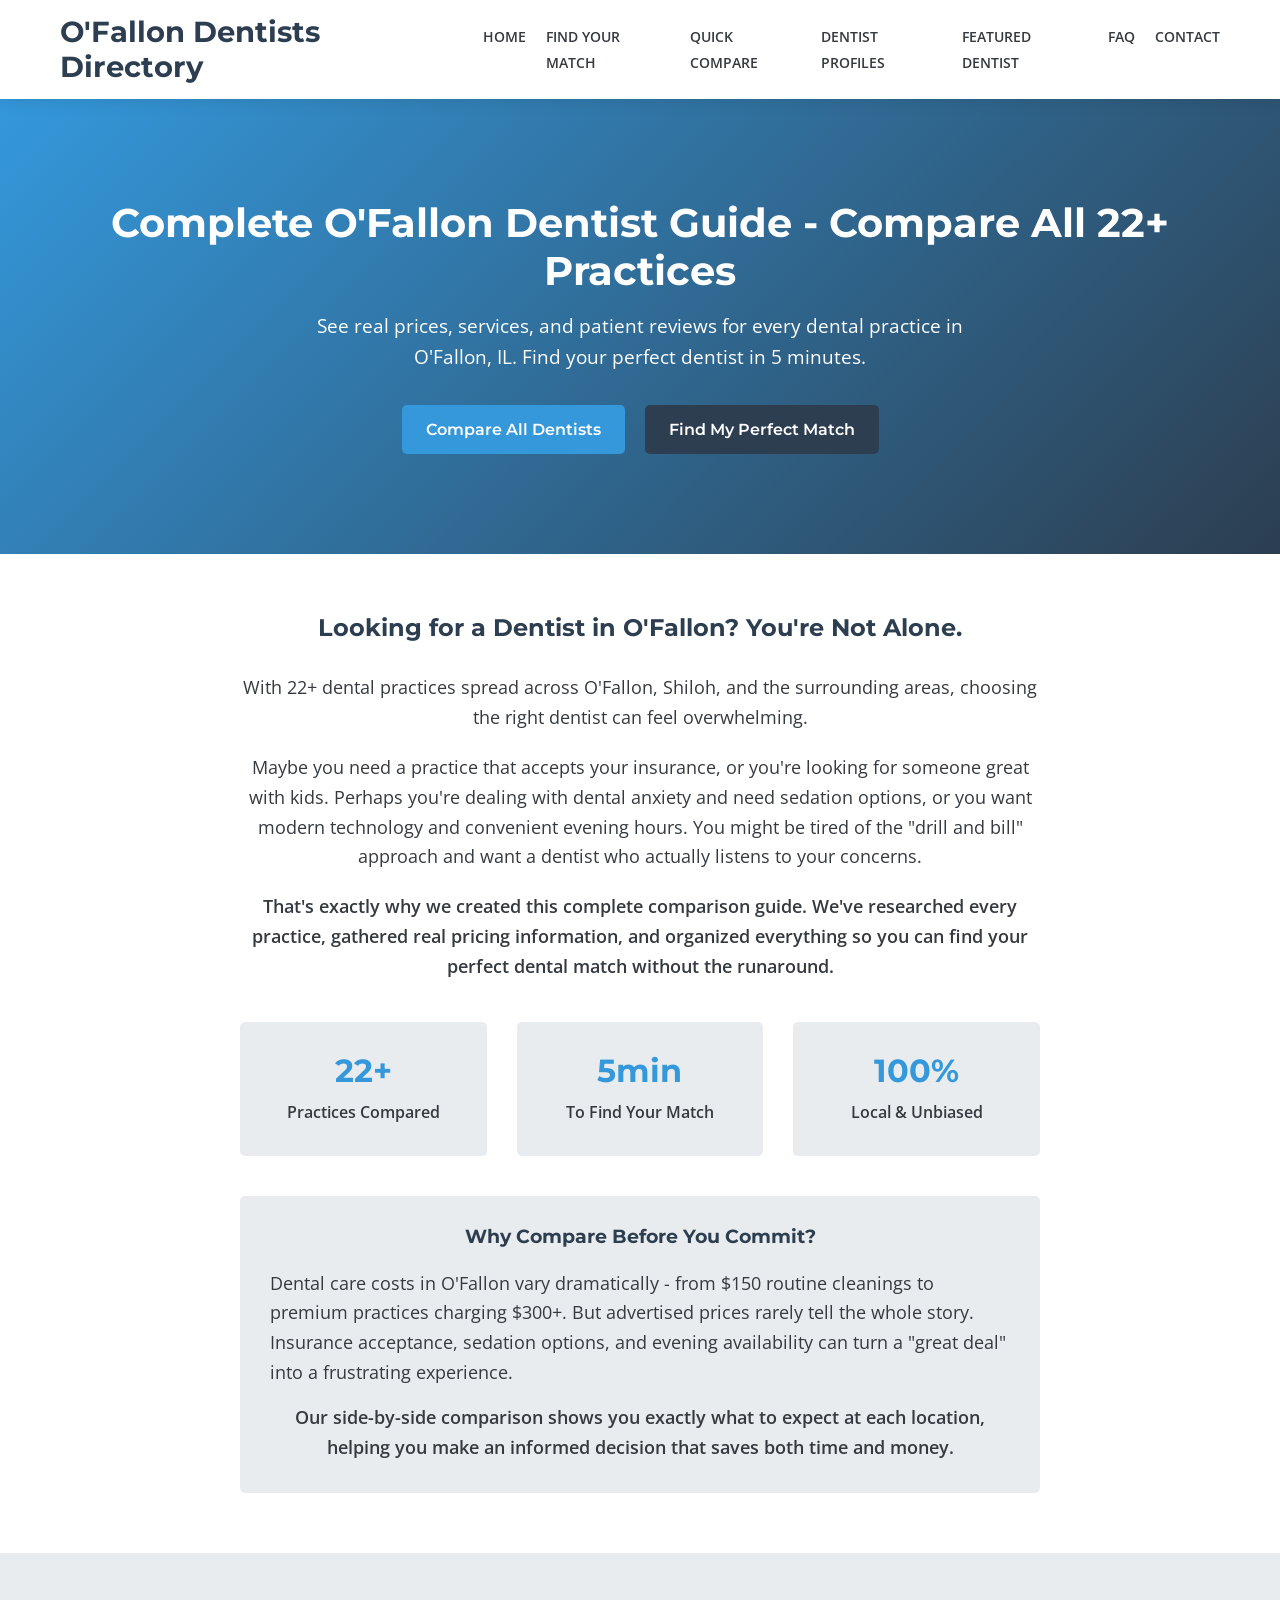
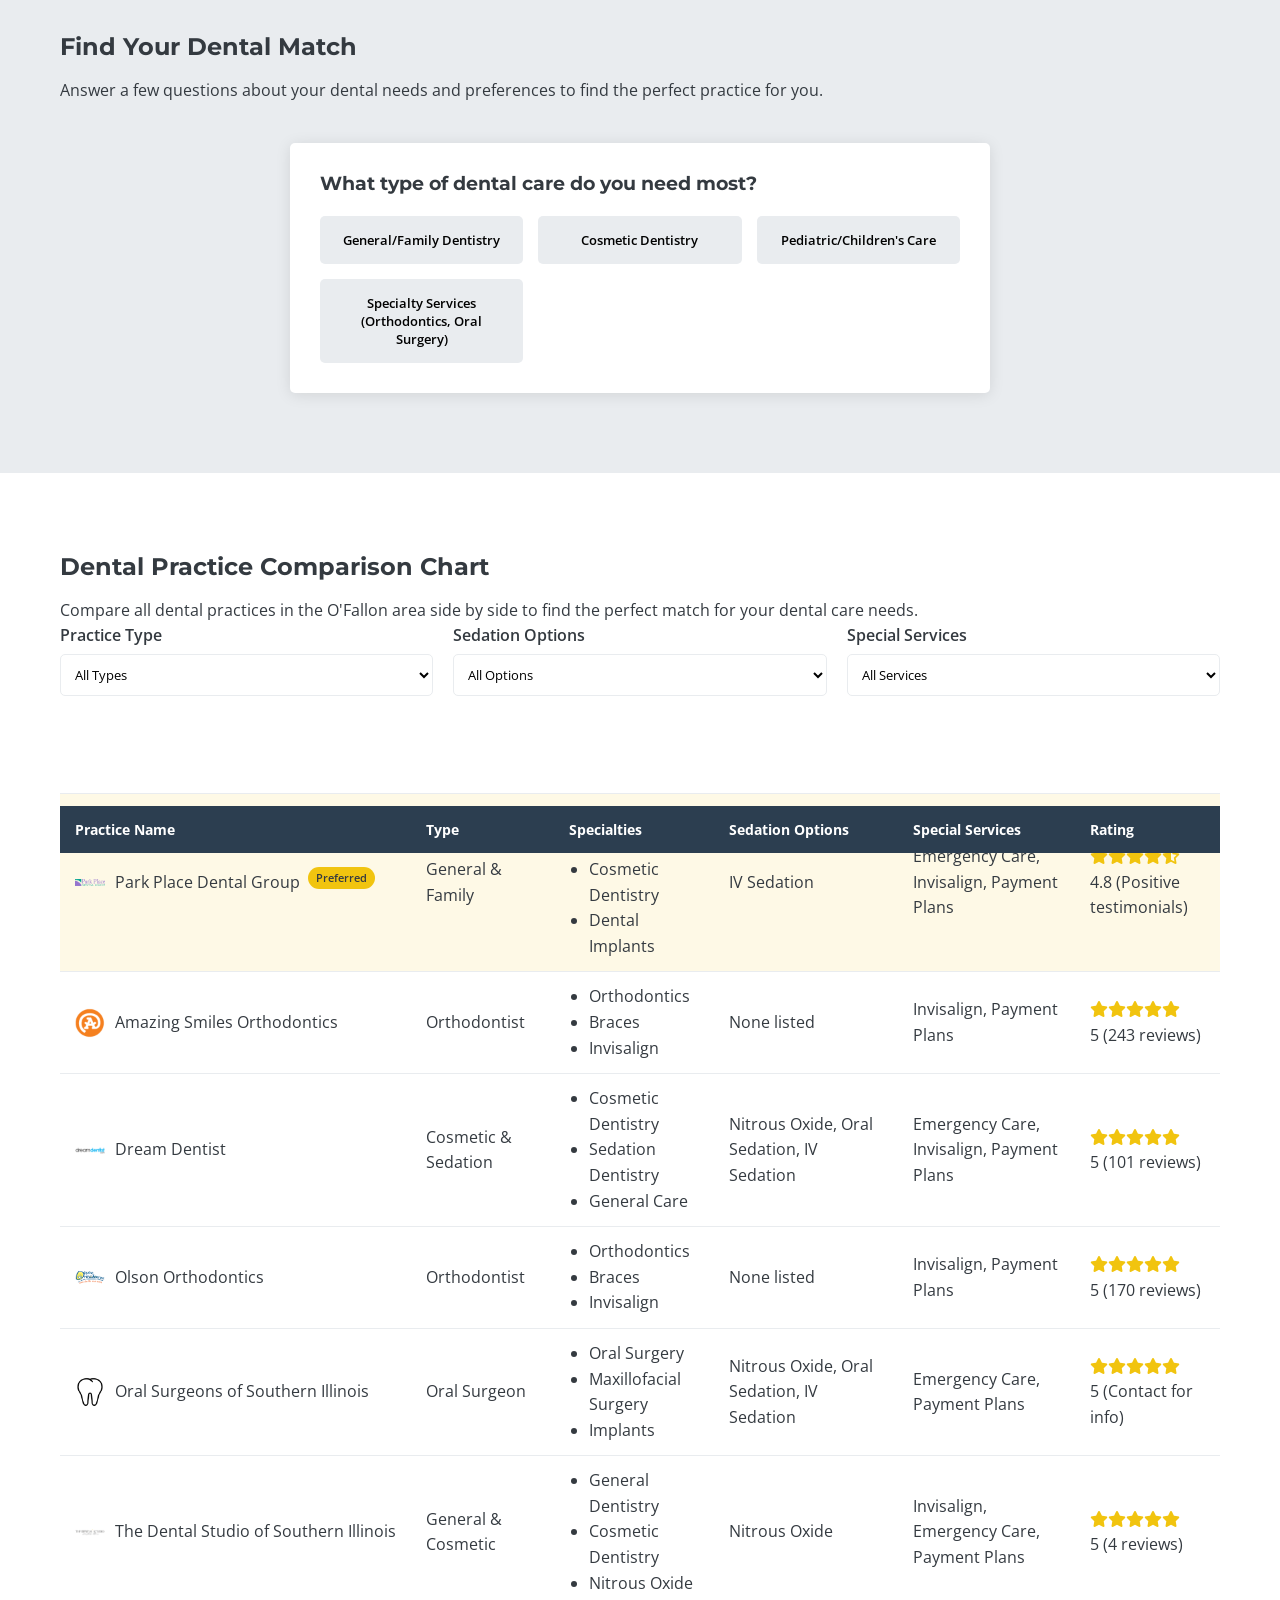
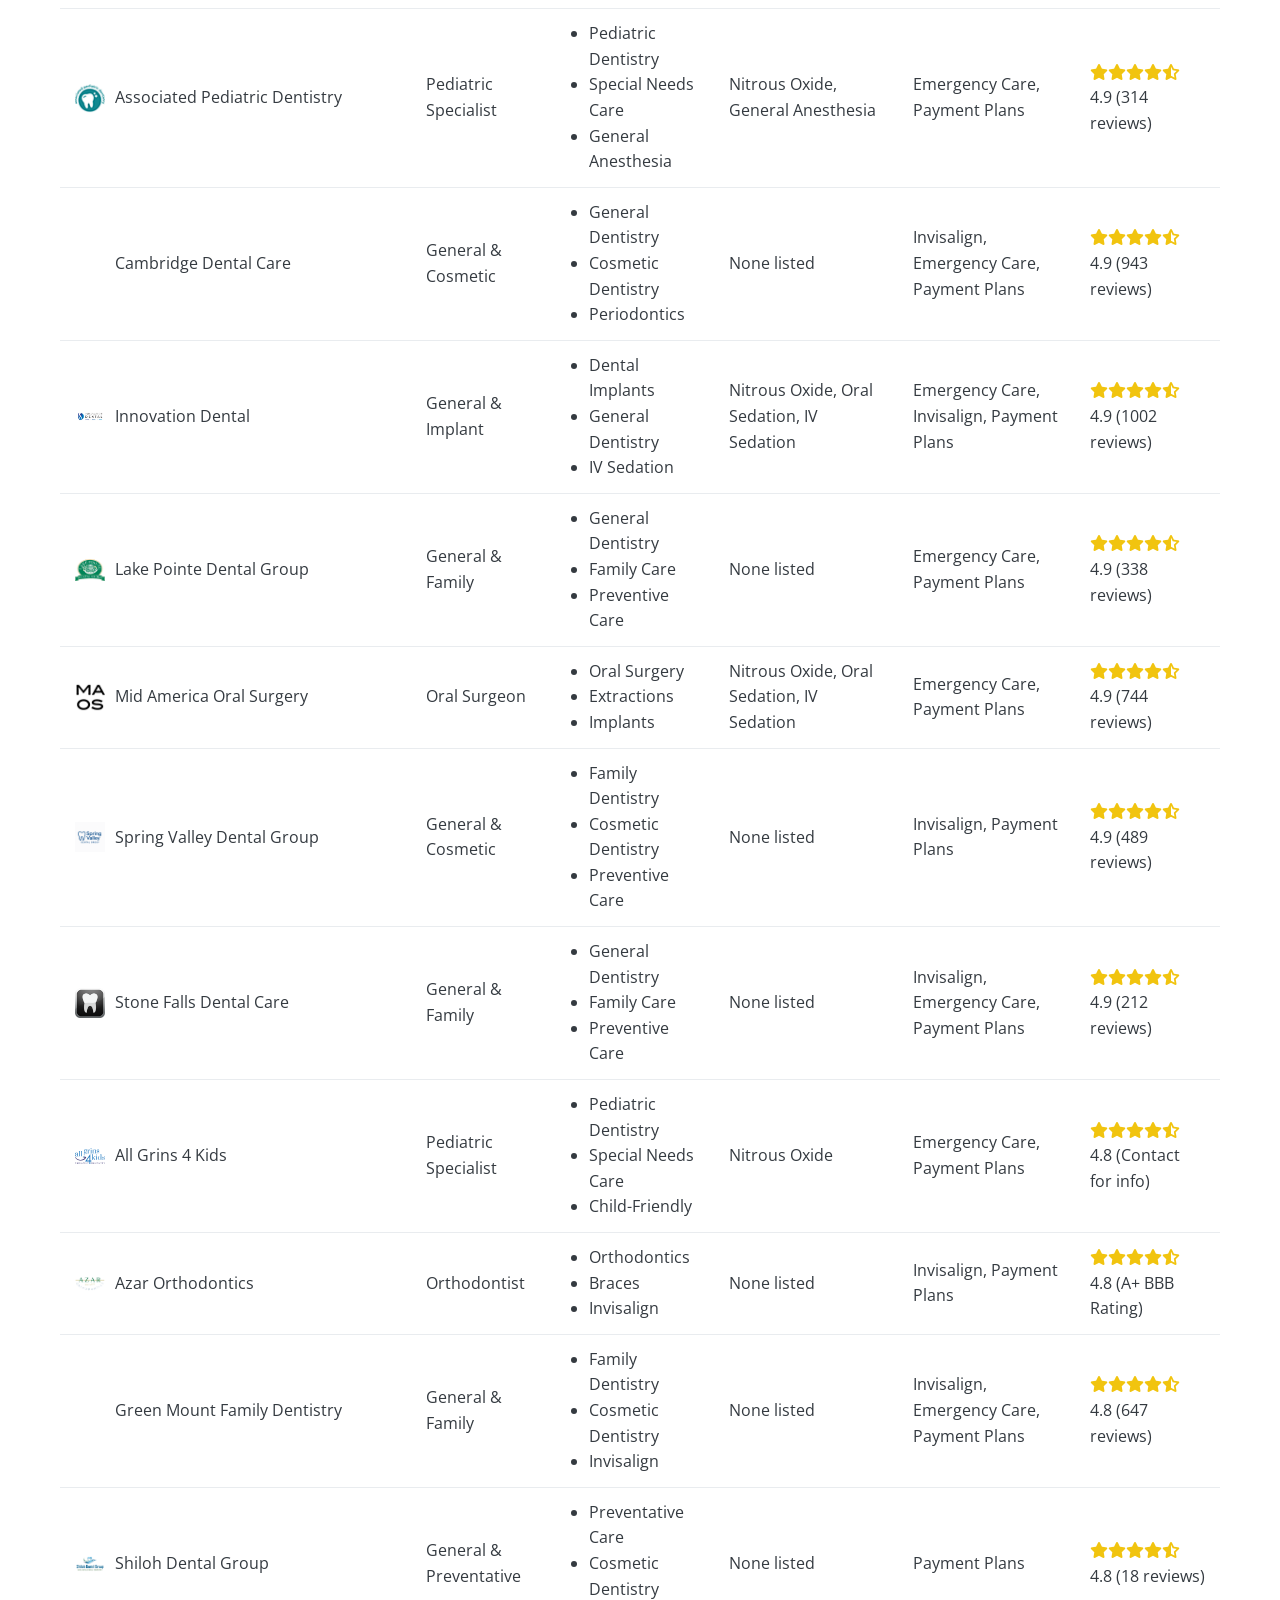
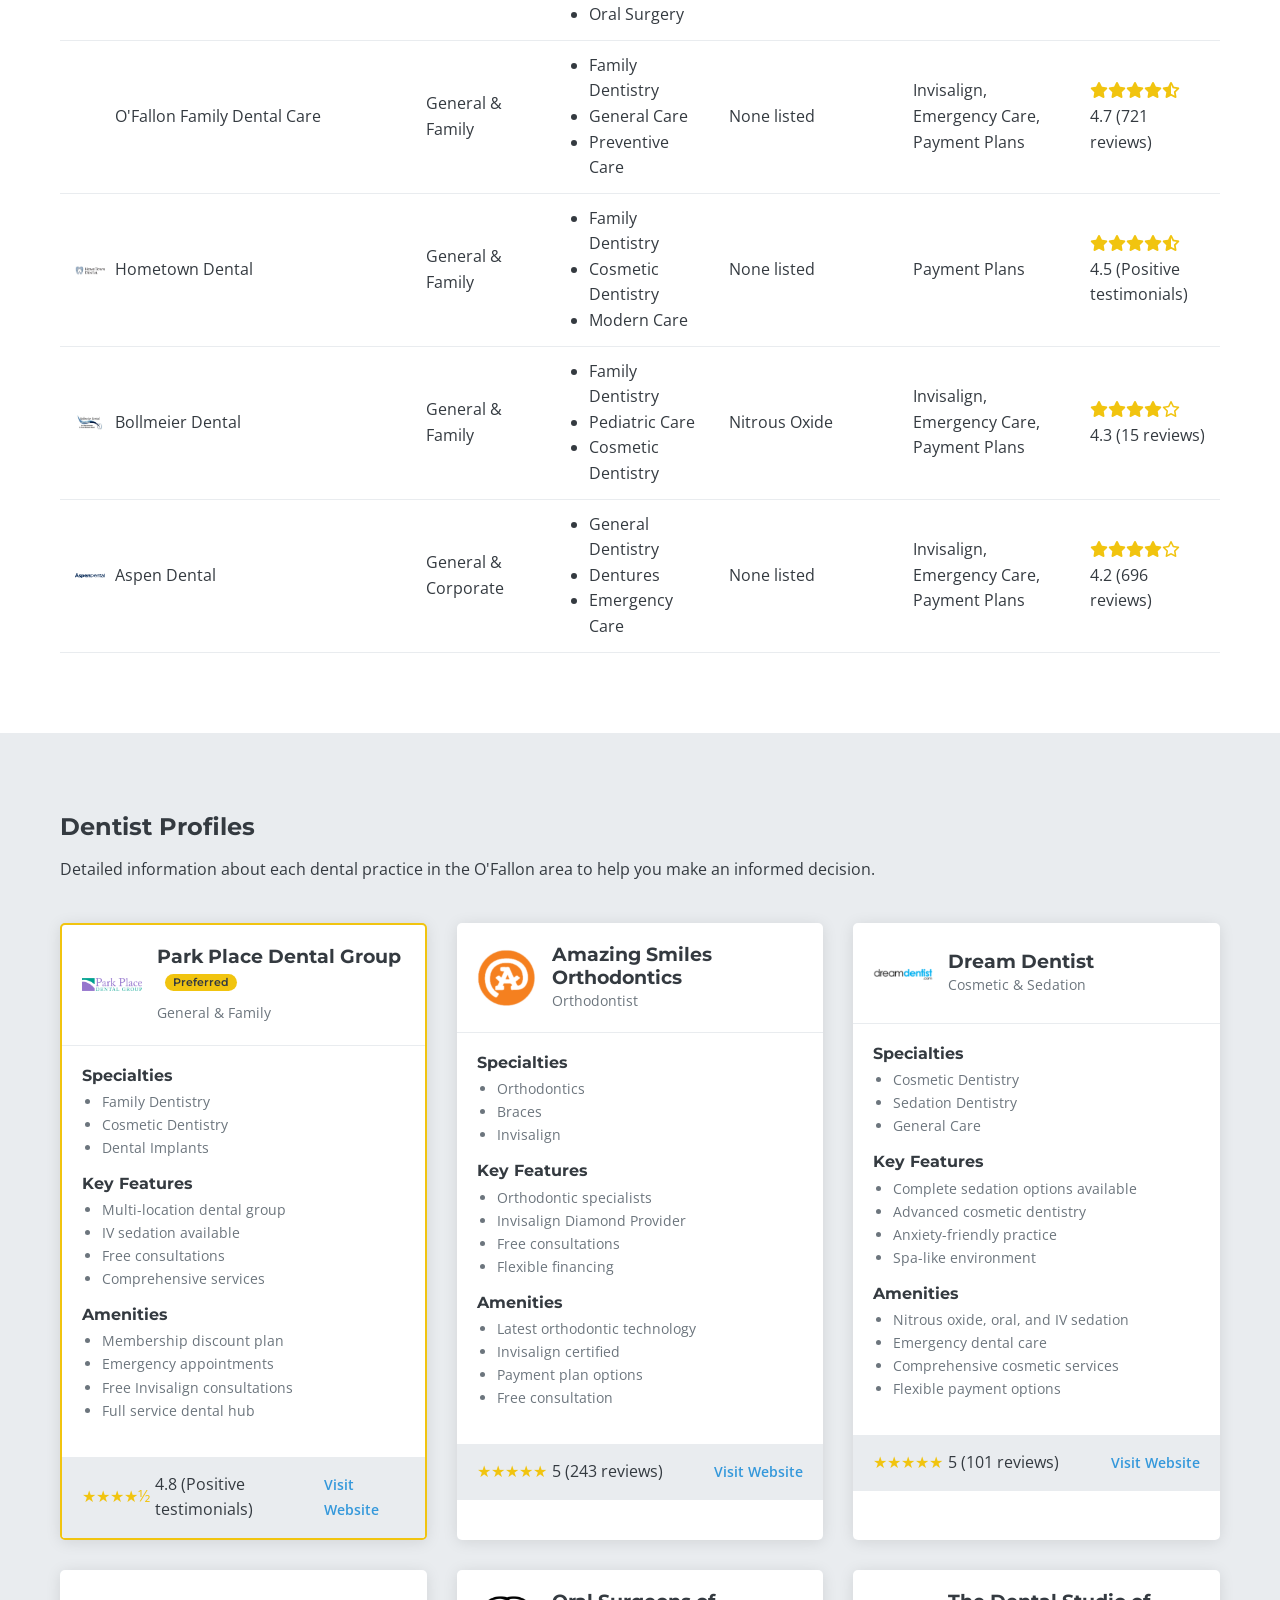
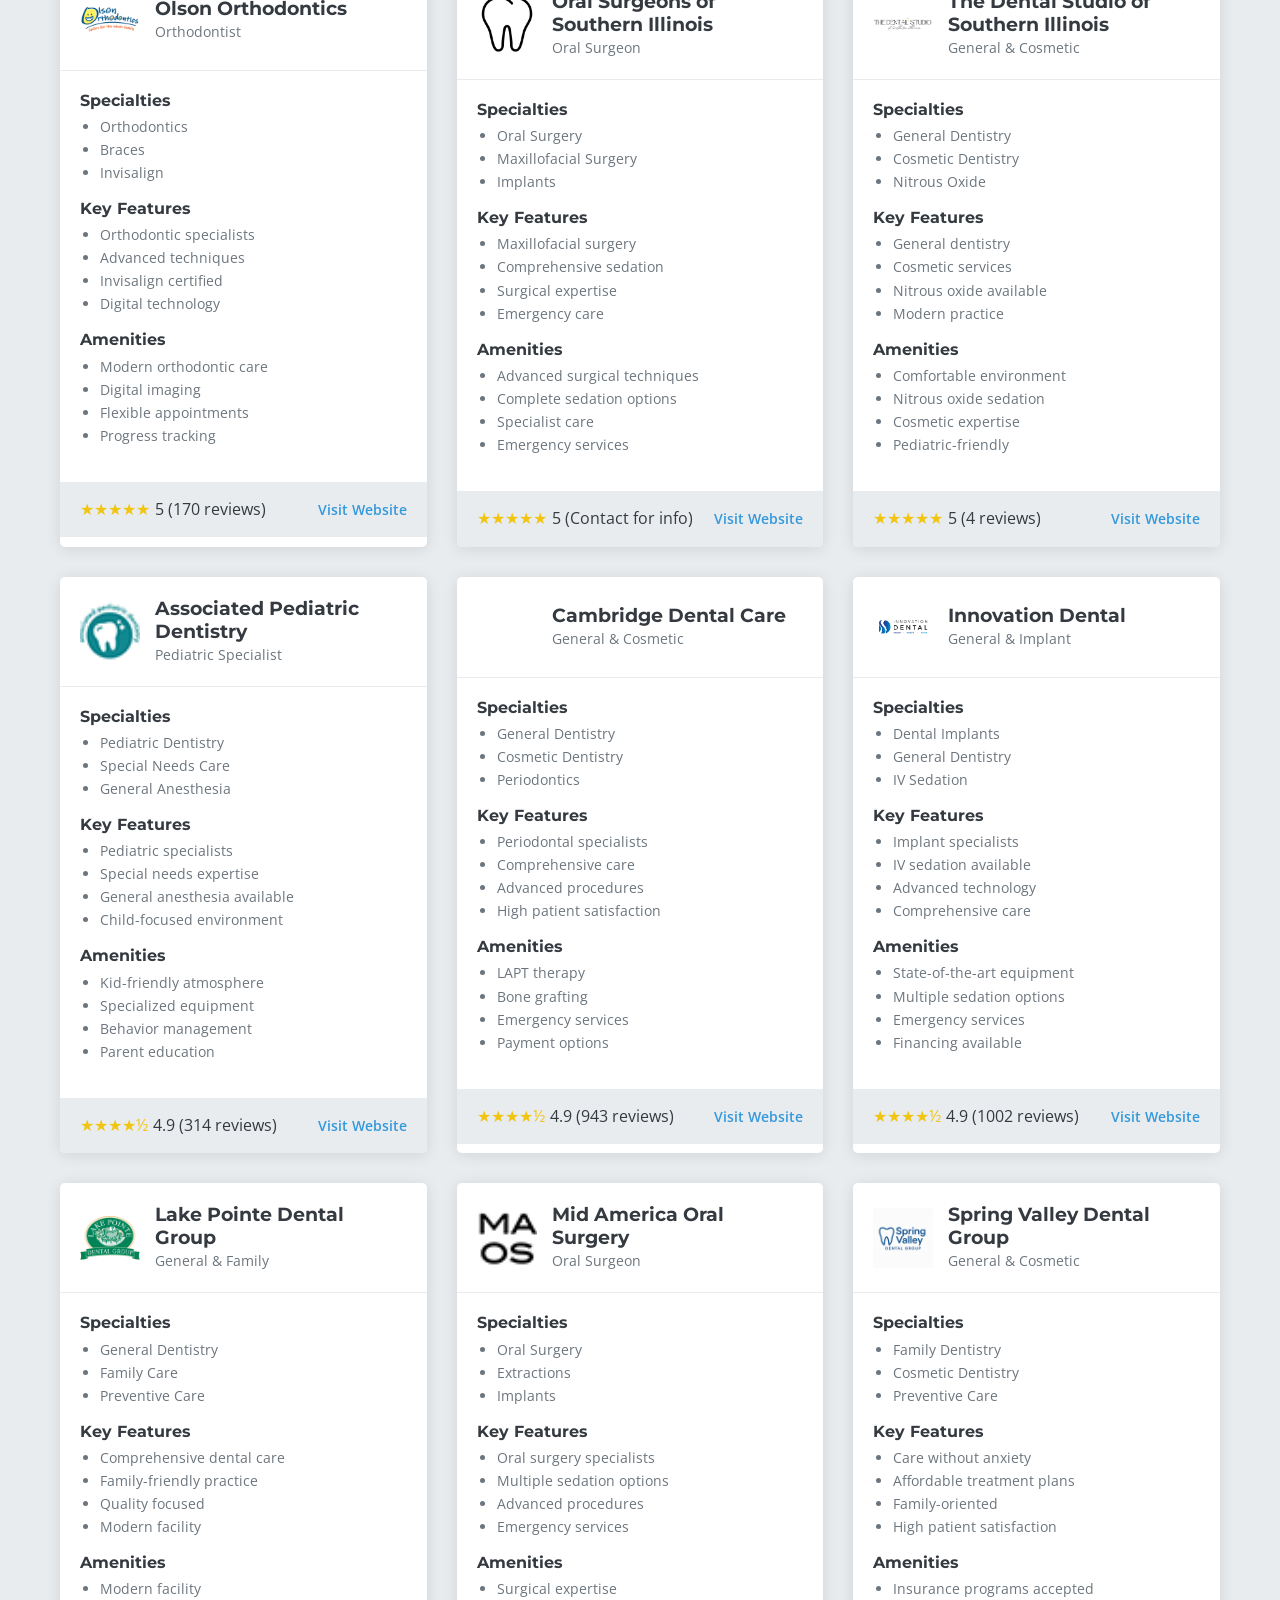
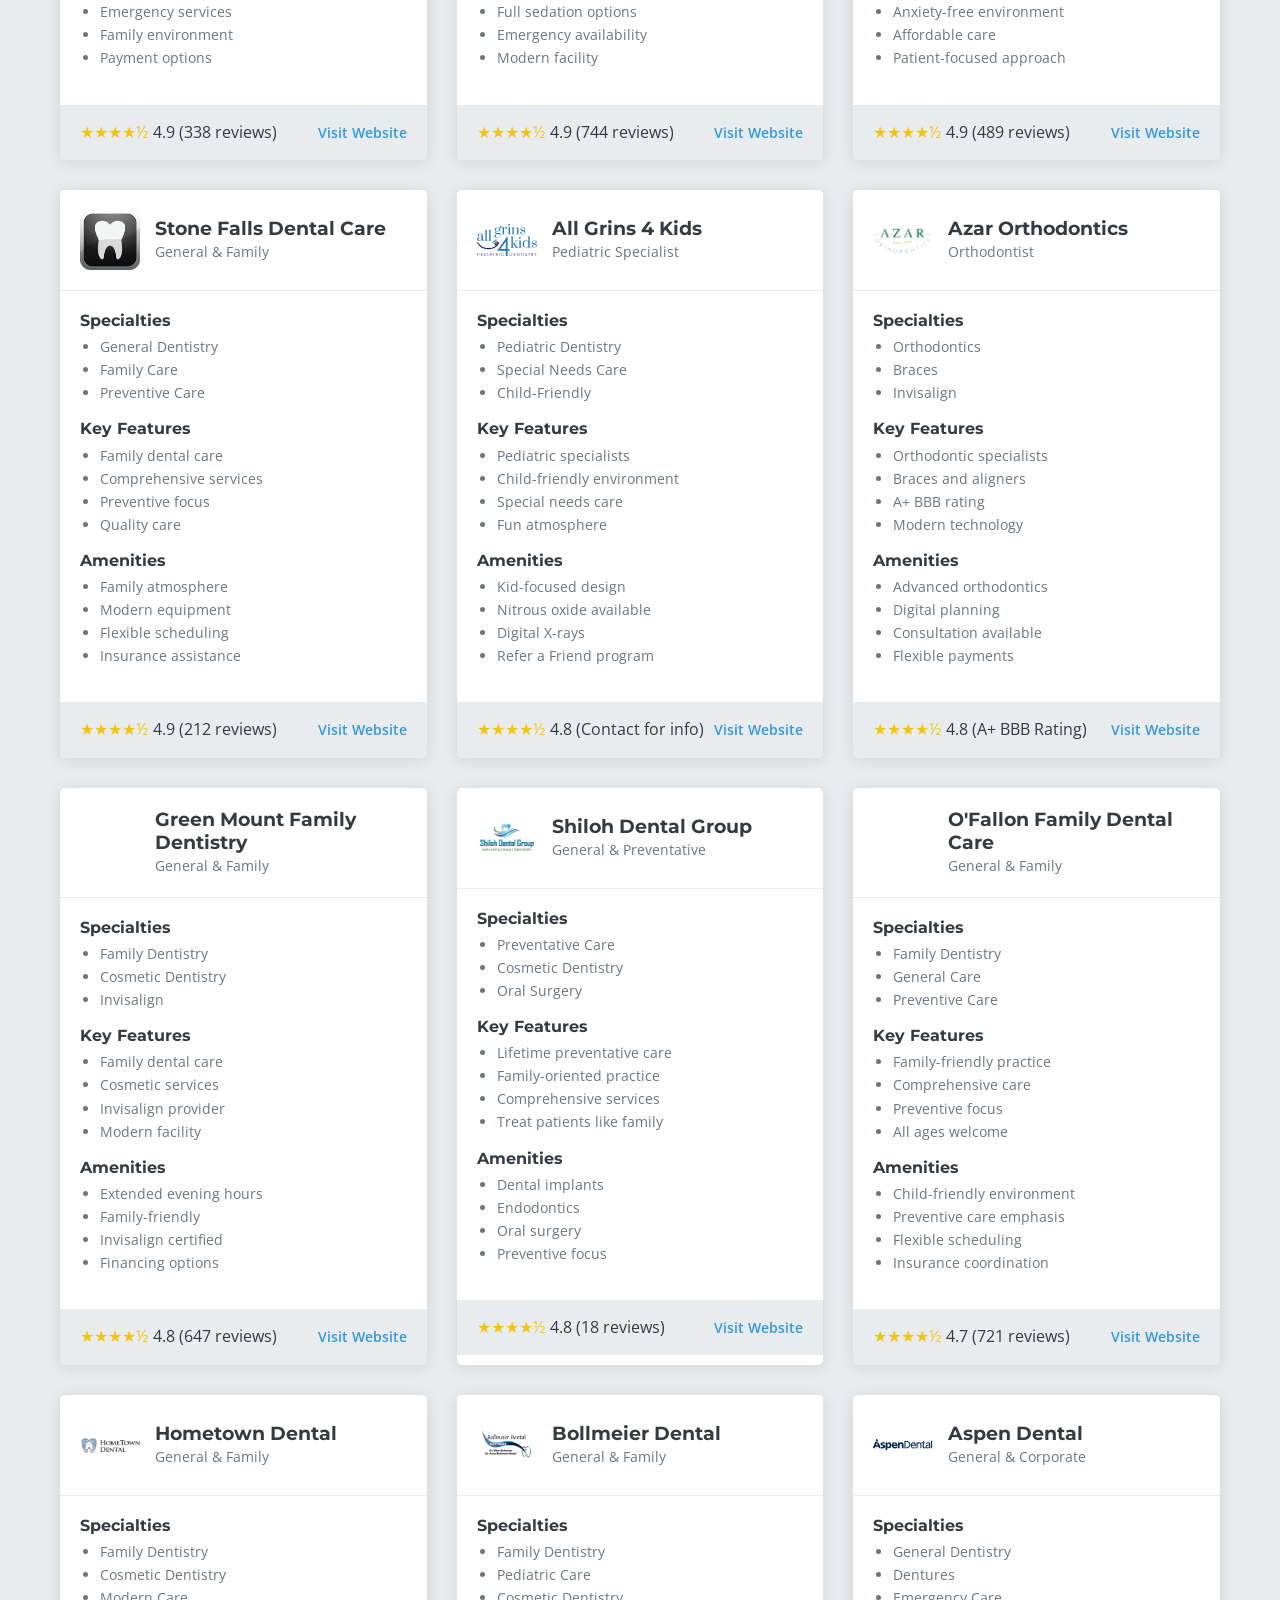
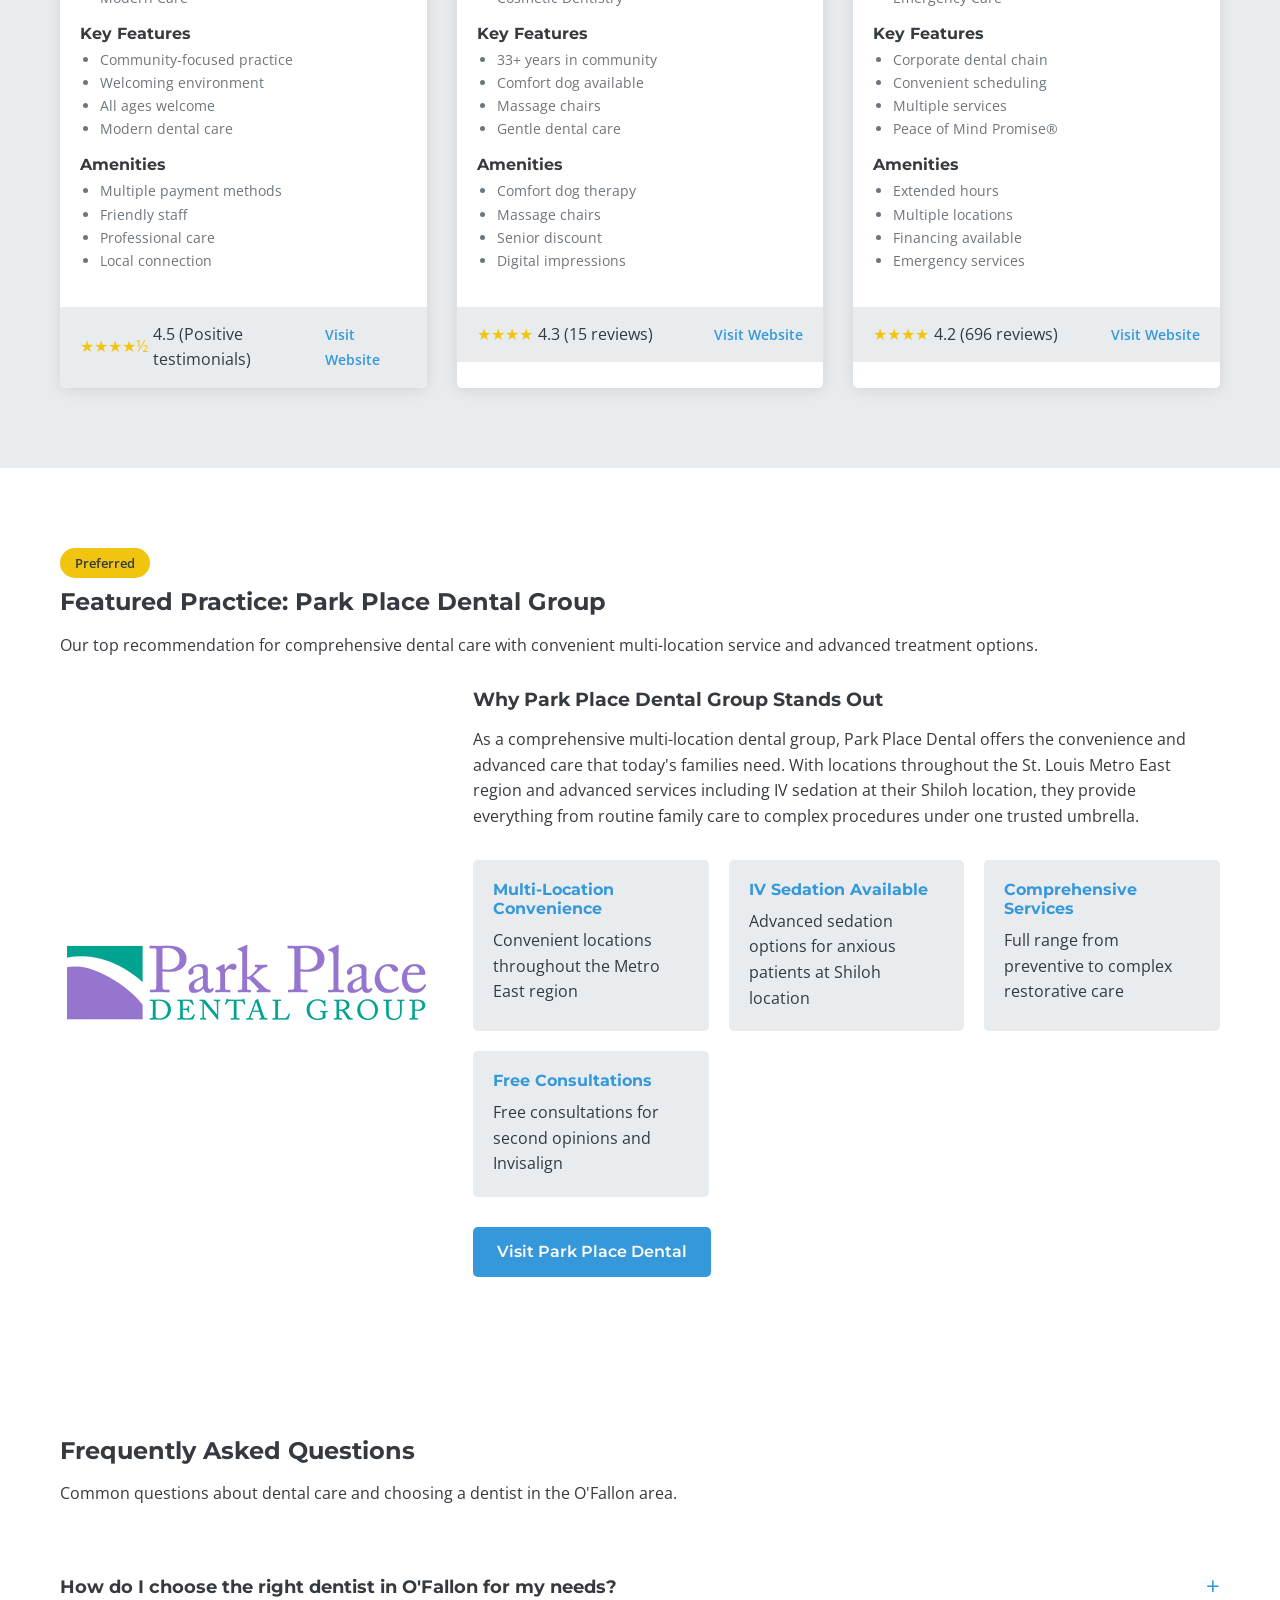
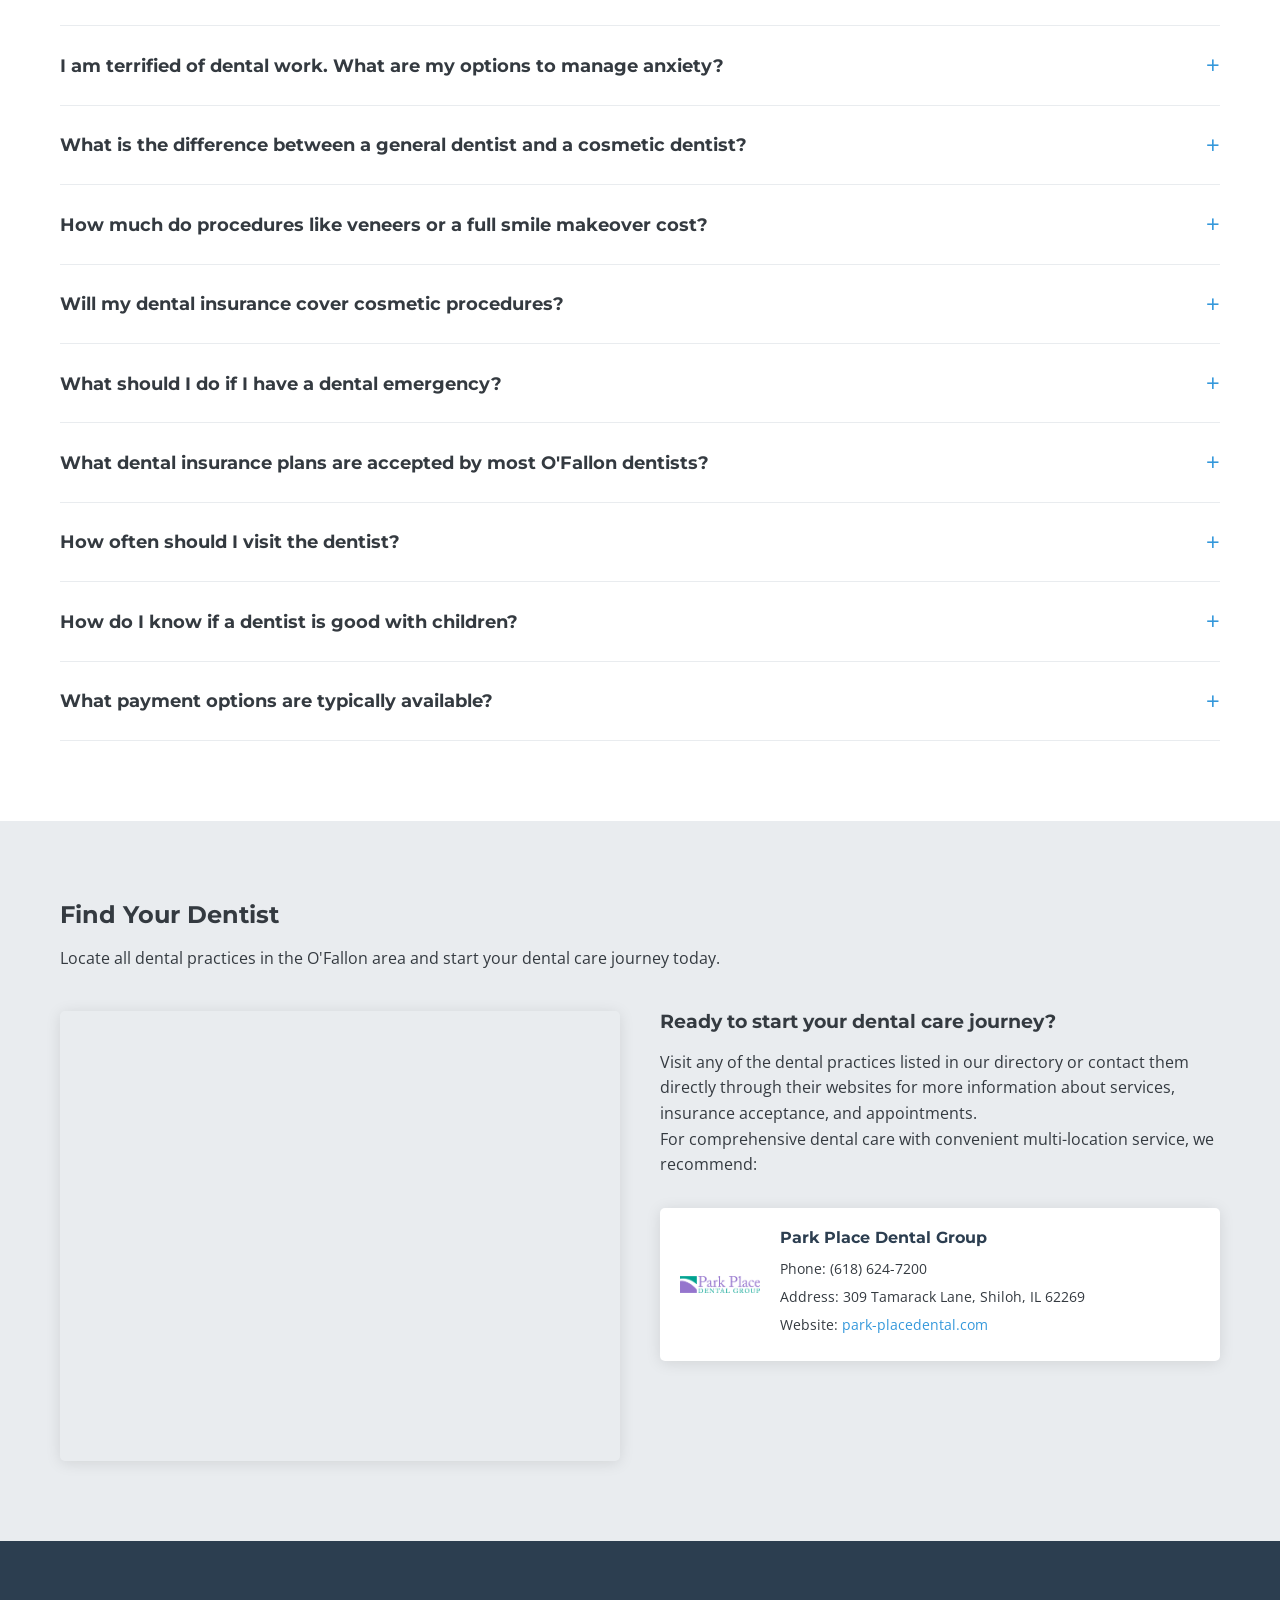
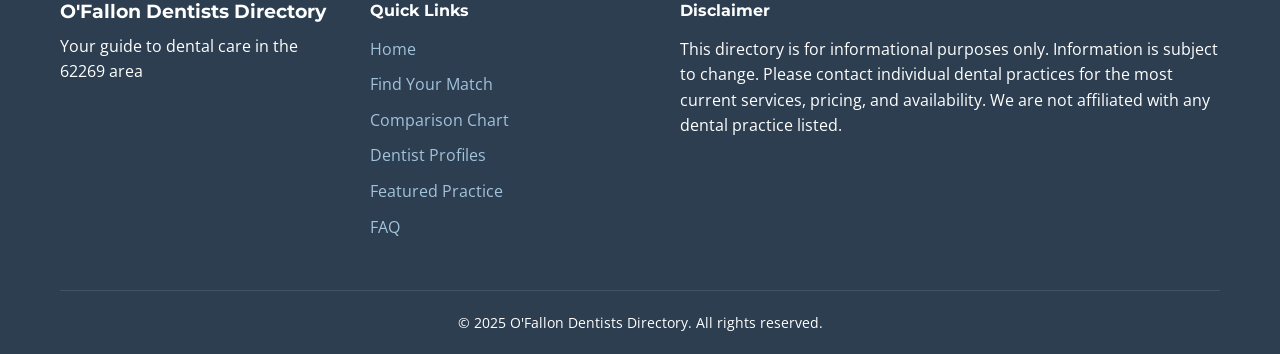
==== commit fb2f6bcf: "Update index.html" ====
--- a/index.html
+++ b/index.html
@@ -3,25 +3,29 @@
 <head>
     <meta charset="UTF-8">
     <meta name="viewport" content="width=device-width, initial-scale=1.0">
-    <title>Best Dentists in O'Fallon, IL - Compare 22+ Local Practices | 2025 Guide</title>
-    <meta name="description" content="Find the perfect dentist in O'Fallon, IL. Compare 22+ practices, read reviews, check insurance, and find specialists. Complete guide with ratings, pricing, and services.">
+    <title>Complete O'Fallon Dentist Guide - Compare All 22+ Practices</title>
+    <meta name="description" content="See real prices, services, and patient reviews for every dental practice in O'Fallon, IL. Find your perfect dentist in 5 minutes.">
     
-    <!-- Font Awesome for Icons -->
+    <!-- Font Awesome for icons -->
     <link rel="stylesheet" href="https://cdnjs.cloudflare.com/ajax/libs/font-awesome/6.0.0/css/all.min.css">
-    
-    <!-- Google Fonts -->
-    <link href="https://fonts.googleapis.com/css2?family=Montserrat:wght@400;600;700&family=Open+Sans:wght@400;600&display=swap" rel="stylesheet">
+    <link rel="preconnect" href="https://fonts.googleapis.com">
+    <link rel="preconnect" href="https://fonts.gstatic.com" crossorigin>
+    <link href="https://fonts.googleapis.com/css2?family=Montserrat:wght@400;500;600;700&family=Open+Sans:wght@400;500;600&display=swap" rel="stylesheet">
     
     <style>
-        /* CSS Variables - Medical Green Theme for Dentists */
+        /* Global Styles */
         :root {
-            --primary-color: #38a169;
-            --secondary-color: #2f855a;
-            --accent-color: #68d391;
-            --dark-color: #2d3748;
-            --light-color: #f7fafc;
-            --border-radius: 8px;
-            --box-shadow: 0 4px 6px rgba(0, 0, 0, 0.1);
+            --primary-color: #3498db;
+            --secondary-color: #2c3e50;
+            --accent-color: #e74c3c;
+            --light-color: #f8f9fa;
+            --dark-color: #343a40;
+            --gray-color: #6c757d;
+            --light-gray: #e9ecef;
+            --premium-color: #f1c40f;
+            --success-color: #2ecc71;
+            --border-radius: 5px;
+            --box-shadow: 0 2px 15px rgba(0, 0, 0, 0.1);
             --transition: all 0.3s ease;
         }
 
@@ -29,6 +33,11 @@
             margin: 0;
             padding: 0;
             box-sizing: border-box;
+        }
+
+        html {
+            scroll-behavior: smooth;
+            scroll-padding-top: 80px;
         }
 
         body {
@@ -38,20 +47,32 @@
             background-color: var(--light-color);
         }
 
+        h1, h2, h3, h4, h5, h6 {
+            font-family: 'Montserrat', sans-serif;
+            font-weight: 700;
+            margin-bottom: 1rem;
+            line-height: 1.2;
+        }
+
+        a {
+            text-decoration: none;
+            color: var(--primary-color);
+            transition: var(--transition);
+        }
+
+        a:hover {
+            color: var(--secondary-color);
+        }
+
         .container {
+            width: 100%;
             max-width: 1200px;
             margin: 0 auto;
             padding: 0 20px;
         }
 
-        a {
-            text-decoration: none;
-            color: inherit;
-            transition: var(--transition);
-        }
-
-        h1, h2, h3, h4, h5, h6 {
-            font-family: 'Montserrat', sans-serif;
+        section {
+            padding: 80px 0;
         }
 
         .btn {
@@ -60,9 +81,9 @@
             border-radius: var(--border-radius);
             font-weight: 600;
             text-align: center;
+            cursor: pointer;
             transition: var(--transition);
             border: none;
-            cursor: pointer;
             font-family: 'Montserrat', sans-serif;
         }
 
@@ -72,7 +93,7 @@
         }
 
         .btn-primary:hover {
-            background-color: #2f855a;
+            background-color: #2980b9;
             color: white;
         }
 
@@ -82,7 +103,7 @@
         }
 
         .btn-secondary:hover {
-            background-color: #276749;
+            background-color: #1a252f;
             color: white;
         }
 
@@ -144,7 +165,7 @@
 
         /* Hero Section */
         .hero {
-            background: linear-gradient(135deg, #38a169 0%, #2f855a 100%);
+            background: linear-gradient(135deg, #3498db 0%, #2c3e50 100%);
             color: white;
             text-align: center;
             padding: 100px 0;
@@ -167,24 +188,417 @@
             display: flex;
             justify-content: center;
             gap: 20px;
+        }
+
+        /* Matcher Section */
+        .matcher {
+            background-color: var(--light-gray);
+        }
+
+        .matcher-content {
+            max-width: 700px;
+            margin: 40px auto 0;
+            background-color: white;
+            border-radius: var(--border-radius);
+            box-shadow: var(--box-shadow);
+            overflow: hidden;
+        }
+
+        .matcher-question {
+            display: none;
+            padding: 30px;
+        }
+
+        .matcher-question.active {
+            display: block;
+        }
+
+        .matcher-options {
+            display: grid;
+            grid-template-columns: repeat(auto-fill, minmax(200px, 1fr));
+            gap: 15px;
+            margin-top: 20px;
+        }
+
+        .matcher-option {
+            padding: 15px;
+            background-color: var(--light-gray);
+            border: none;
+            border-radius: var(--border-radius);
+            cursor: pointer;
+            font-family: 'Open Sans', sans-serif;
+            font-weight: 600;
+            transition: var(--transition);
+        }
+
+        .matcher-option:hover {
+            background-color: var(--primary-color);
+            color: white;
+        }
+
+        .matcher-result {
+            display: none;
+            padding: 30px;
+            text-align: center;
+        }
+
+        .matcher-result.active {
+            display: block;
+        }
+
+        #result-content {
+            margin: 20px 0;
+        }
+
+        /* Comparison Section */
+        .comparison {
+            background-color: white;
+        }
+
+        .filters {
+            display: flex;
             flex-wrap: wrap;
+            gap: 20px;
+            margin-bottom: 30px;
+        }
+
+        .filter-group {
+            flex: 1;
+            min-width: 200px;
+        }
+
+        .filter-group label {
+            display: block;
+            margin-bottom: 5px;
+            font-weight: 600;
+        }
+
+        .filter-group select {
+            width: 100%;
+            padding: 10px;
+            border: 1px solid var(--light-gray);
+            border-radius: var(--border-radius);
+            background-color: white;
+            font-family: 'Open Sans', sans-serif;
+        }
+
+        .table-container {
+            overflow-x: auto;
+            margin-top: 20px;
+        }
+
+        table {
+            width: 100%;
+            border-collapse: collapse;
+            margin-top: 20px;
+        }
+
+        th, td {
+            padding: 12px 15px;
+            text-align: left;
+            border-bottom: 1px solid var(--light-gray);
+        }
+
+        th {
+            background-color: var(--secondary-color);
+            color: white;
+            position: sticky;
+            top: 80px;
+            z-index: 100;
+            white-space: nowrap;
+            font-size: 0.9rem;
+        }
+
+        tbody tr {
+            transition: var(--transition);
+        }
+
+        tbody tr:hover {
+            background-color: var(--light-gray);
+        }
+
+        .premium-row {
+            background-color: rgba(241, 196, 15, 0.1);
+        }
+
+        .premium-row:hover {
+            background-color: rgba(241, 196, 15, 0.2);
+        }
+
+        .dentist-logo-small {
+            height: 30px;
+            width: 30px;
+            margin-right: 10px;
+            object-fit: contain;
+        }
+
+        .dentist-name-cell {
+            vertical-align: middle;
+        }
+
+        .name-wrapper {
+            display: flex;
+            align-items: center;
+            white-space: nowrap;
+        }
+
+        td {
+            vertical-align: middle;
+        }
+
+        .star-rating {
+            color: var(--premium-color);
+        }
+
+        /* Profiles Section */
+        .profiles {
+            background-color: var(--light-gray);
+        }
+
+        .profile-grid {
+            display: grid;
+            grid-template-columns: repeat(auto-fill, minmax(300px, 1fr));
+            gap: 30px;
+            margin-top: 40px;
+        }
+
+        .profile-card {
+            background-color: white;
+            border-radius: var(--border-radius);
+            overflow: hidden;
+            box-shadow: var(--box-shadow);
+            transition: var(--transition);
+        }
+
+        .profile-card:hover {
+            transform: translateY(-5px);
+            box-shadow: 0 10px 20px rgba(0, 0, 0, 0.15);
+        }
+
+        .profile-header {
+            padding: 20px;
+            display: flex;
+            align-items: center;
+            border-bottom: 1px solid var(--light-gray);
+        }
+
+        .profile-logo {
+            width: 60px;
+            height: 60px;
+            object-fit: contain;
+            margin-right: 15px;
+        }
+
+        .profile-title h3 {
+            margin: 0;
+            font-size: 1.2rem;
+        }
+
+        .profile-type {
+            font-size: 0.9rem;
+            color: var(--gray-color);
+        }
+
+        .profile-body {
+            padding: 20px;
+        }
+
+        .profile-info {
+            margin-bottom: 15px;
+        }
+
+        .profile-info h4 {
+            font-size: 1rem;
+            margin-bottom: 5px;
+        }
+
+        .profile-info p, .profile-info ul {
+            font-size: 0.9rem;
+            color: var(--gray-color);
+        }
+
+        .profile-info ul {
+            padding-left: 20px;
+            margin-top: 5px;
+        }
+
+        .profile-footer {
+            padding: 15px 20px;
+            background-color: var(--light-gray);
+            display: flex;
+            justify-content: space-between;
+            align-items: center;
+        }
+
+        .profile-rating {
+            display: flex;
+            align-items: center;
+        }
+
+        .profile-rating .star-rating {
+            margin-right: 5px;
+        }
+
+        .profile-link a {
+            font-weight: 600;
+            font-size: 0.9rem;
+        }
+
+        .premium-card {
+            border: 2px solid var(--premium-color);
+        }
+
+        .premium-badge {
+            background-color: var(--premium-color);
+            color: var(--dark-color);
+            padding: 5px 15px;
+            border-radius: 20px;
+            font-weight: 600;
+            font-size: 0.8rem;
+            display: inline-block;
+            margin-bottom: 10px;
+        }
+
+        /* Featured Section */
+        .featured {
+            background-color: white;
+        }
+
+        .featured-content {
+            display: flex;
+            flex-wrap: wrap;
+            gap: 40px;
+            margin-top: 30px;
+        }
+
+        .featured-image {
+            flex: 1;
+            min-width: 300px;
+            display: flex;
+            justify-content: center;
+            align-items: center;
+        }
+
+        .featured-logo {
+            max-width: 100%;
+            max-height: 300px;
+            object-fit: contain;
+        }
+
+        .featured-info {
+            flex: 2;
+            min-width: 300px;
+        }
+
+        .featured-benefits {
+            display: grid;
+            grid-template-columns: repeat(auto-fill, minmax(200px, 1fr));
+            gap: 20px;
+            margin: 30px 0;
+        }
+
+        .benefit {
+            background-color: var(--light-gray);
+            padding: 20px;
+            border-radius: var(--border-radius);
+            transition: var(--transition);
+        }
+
+        .benefit:hover {
+            transform: translateY(-5px);
+            box-shadow: var(--box-shadow);
+        }
+
+        .benefit h4 {
+            color: var(--primary-color);
+            margin-bottom: 10px;
+        }
+
+        /* FAQ Section */
+        .faq {
+            background-color: white;
+        }
+
+        .faq-list {
+            margin-top: 40px;
+        }
+
+        .faq-item {
+            border-bottom: 1px solid var(--light-gray);
+        }
+
+        .faq-question {
+            padding: 20px 0;
+            display: flex;
+            justify-content: space-between;
+            align-items: center;
+            cursor: pointer;
+        }
+
+        .faq-question h3 {
+            margin: 0;
+            font-size: 1.1rem;
+            flex: 1;
+        }
+
+        .faq-toggle {
+            font-size: 1.5rem;
+            color: var(--primary-color);
+            transition: var(--transition);
+        }
+
+        .faq-answer {
+            padding: 0 0 20px;
+            display: none;
+        }
+
+        .faq-item.active .faq-toggle {
+            transform: rotate(45deg);
+        }
+
+        .faq-item.active .faq-answer {
+            display: block;
+        }
+
+        .faq-answer p {
+            margin-bottom: 15px;
+        }
+
+        .faq-answer ul {
+            padding-left: 20px;
+            margin-bottom: 15px;
         }
 
         /* Contact Section */
         .contact {
-            padding: 80px 0;
-            background-color: white;
-        }
-
-        .contact h2 {
-            text-align: center;
-            margin-bottom: 30px;
-            color: var(--secondary-color);
+            background-color: var(--light-gray);
+        }
+
+        .contact-content {
+            display: flex;
+            flex-wrap: wrap;
+            gap: 40px;
+            margin-top: 40px;
+        }
+
+        .map-container {
+            flex: 1;
+            min-width: 300px;
+            height: 450px;
+        }
+
+        .map-container iframe {
+            border-radius: var(--border-radius);
+            box-shadow: var(--box-shadow);
+        }
+
+        .contact-info {
+            flex: 1;
+            min-width: 300px;
         }
 
         .premium-contact {
-            max-width: 600px;
-            margin: 0 auto;
+            margin-top: 30px;
             display: flex;
             align-items: center;
             background-color: white;
@@ -248,7 +662,7 @@
         }
 
         .footer-links ul li a {
-            color: #a3d9b1;
+            color: #a3c2db;
         }
 
         .footer-links ul li a:hover {
@@ -295,8 +709,13 @@
             
             .menu-toggle {
                 display: flex;
-                align-self: flex-end;
-                margin-top: -30px;
+                position: absolute;
+                top: 20px;
+                right: 20px;
+            }
+            
+            .hero {
+                padding: 60px 0;
             }
             
             .hero h2 {
@@ -305,21 +724,37 @@
             
             .hero-buttons {
                 flex-direction: column;
-                align-items: center;
-            }
-            
-            .hero-buttons .btn {
-                width: 250px;
-            }
-            
-            .premium-contact {
+                gap: 10px;
+            }
+            
+            .featured-content {
                 flex-direction: column;
-                text-align: center;
-            }
-            
-            .contact-logo {
-                margin-right: 0;
-                margin-bottom: 15px;
+            }
+            
+            .featured-image {
+                order: -1;
+            }
+            
+            section {
+                padding: 60px 0;
+            }
+        }
+
+        @media (max-width: 480px) {
+            .filters {
+                flex-direction: column;
+            }
+            
+            .matcher-options {
+                grid-template-columns: 1fr;
+            }
+            
+            .profile-grid {
+                grid-template-columns: 1fr;
+            }
+            
+            .featured-benefits {
+                grid-template-columns: 1fr;
             }
         }
     </style>
@@ -328,19 +763,19 @@
     <!-- Header -->
     <header>
         <div class="container">
-            <h1>O'Fallon Dentists</h1>
+            <h1>O'Fallon Dentists Directory</h1>
             <nav>
-                <div class="menu-toggle" onclick="toggleMenu()">
+                <div class="menu-toggle">
                     <span></span>
                     <span></span>
                     <span></span>
                 </div>
-                <ul id="nav-menu">
+                <ul>
                     <li><a href="#hero">Home</a></li>
-                    <li><a href="#comparison">Compare All</a></li>
-                    <li><a href="#matcher">Find Match</a></li>
-                    <li><a href="#profiles">Profiles</a></li>
-                    <li><a href="#featured">Featured</a></li>
+                    <li><a href="#matcher">Find Your Match</a></li>
+                    <li><a href="#comparison">Quick Compare</a></li>
+                    <li><a href="#profiles">Dentist Profiles</a></li>
+                    <li><a href="#featured">Featured Dentist</a></li>
                     <li><a href="#faq">FAQ</a></li>
                     <li><a href="#contact">Contact</a></li>
                 </ul>
@@ -351,9 +786,8 @@
     <!-- Hero Section -->
     <section id="hero" class="hero">
         <div class="container">
-            <h2>Find the Perfect Dentist in O'Fallon, IL</h2>
-            <p>Compare 22+ dental practices, check insurance, read reviews, and discover specialists. 
-            Find your perfect dentist in 5 minutes.</p>
+            <h2>Complete O'Fallon Dentist Guide - Compare All 22+ Practices</h2>
+            <p>See real prices, services, and patient reviews for every dental practice in O'Fallon, IL. Find your perfect dentist in 5 minutes.</p>
             <div class="hero-buttons">
                 <a href="#comparison" class="btn btn-primary">Compare All Dentists</a>
                 <a href="#matcher" class="btn btn-secondary">Find My Perfect Match</a>
@@ -375,21 +809,233 @@
                 <p style="font-size: 1.1rem; line-height: 1.7; margin-bottom: 30px; font-weight: 600;">
                     That's exactly why we created this complete comparison guide. We've researched every practice, gathered real pricing information, and organized everything so you can find your perfect dental match without the runaround.
                 </p>
+                
+                <!-- Stats Section -->
+                <div style="display: grid; grid-template-columns: repeat(auto-fit, minmax(200px, 1fr)); gap: 30px; margin: 40px 0; text-align: center;">
+                    <div style="background-color: var(--light-gray); padding: 30px 20px; border-radius: var(--border-radius);">
+                        <h3 style="font-size: 2rem; color: var(--primary-color); margin-bottom: 10px;">22+</h3>
+                        <p style="font-weight: 600; margin: 0;">Practices Compared</p>
+                    </div>
+                    <div style="background-color: var(--light-gray); padding: 30px 20px; border-radius: var(--border-radius);">
+                        <h3 style="font-size: 2rem; color: var(--primary-color); margin-bottom: 10px;">5min</h3>
+                        <p style="font-weight: 600; margin: 0;">To Find Your Match</p>
+                    </div>
+                    <div style="background-color: var(--light-gray); padding: 30px 20px; border-radius: var(--border-radius);">
+                        <h3 style="font-size: 2rem; color: var(--primary-color); margin-bottom: 10px;">100%</h3>
+                        <p style="font-weight: 600; margin: 0;">Local & Unbiased</p>
+                    </div>
+                </div>
+
+                <!-- Why Compare Section -->
+                <div style="background-color: var(--light-gray); padding: 30px; border-radius: var(--border-radius); margin-top: 40px; text-align: left;">
+                    <h3 style="color: var(--secondary-color); margin-bottom: 20px; text-align: center;">Why Compare Before You Commit?</h3>
+                    <p style="font-size: 1.1rem; line-height: 1.7; margin-bottom: 15px;">
+                        Dental care costs in O'Fallon vary dramatically - from $150 routine cleanings to premium practices charging $300+. But advertised prices rarely tell the whole story. Insurance acceptance, sedation options, and evening availability can turn a "great deal" into a frustrating experience.
+                    </p>
+                    <p style="font-size: 1.1rem; line-height: 1.7; margin: 0; font-weight: 600; text-align: center;">
+                        Our side-by-side comparison shows you exactly what to expect at each location, helping you make an informed decision that saves both time and money.
+                    </p>
+                </div>
             </div>
         </div>
     </section>
 
+    <!-- Matcher Section -->
+    <section id="matcher" class="matcher">
+        <div class="container">
+            <h2>Find Your Dental Match</h2>
+            <p>Answer a few questions about your dental needs and preferences to find the perfect practice for you.</p>
+            
+            <div class="matcher-content">
+                <div class="matcher-question active" id="question-1">
+                    <h3>What type of dental care do you need most?</h3>
+                    <div class="matcher-options">
+                        <button class="matcher-option" data-value="general">General/Family Dentistry</button>
+                        <button class="matcher-option" data-value="cosmetic">Cosmetic Dentistry</button>
+                        <button class="matcher-option" data-value="pediatric">Pediatric/Children's Care</button>
+                        <button class="matcher-option" data-value="specialty">Specialty Services (Orthodontics, Oral Surgery)</button>
+                    </div>
+                </div>
+                
+                <div class="matcher-question" id="question-2">
+                    <h3>How would you describe your dental anxiety level?</h3>
+                    <div class="matcher-options">
+                        <button class="matcher-option" data-value="low">Low - I'm comfortable with dental visits</button>
+                        <button class="matcher-option" data-value="moderate">Moderate - Some nervousness but manageable</button>
+                        <button class="matcher-option" data-value="high">High - I need sedation or special comfort measures</button>
+                    </div>
+                </div>
+                
+                <div class="matcher-question" id="question-3">
+                    <h3>Do you have children who need dental care?</h3>
+                    <div class="matcher-options">
+                        <button class="matcher-option" data-value="specialist">Yes, I want a pediatric specialist</button>
+                        <button class="matcher-option" data-value="family">Yes, but family practice is fine</button>
+                        <button class="matcher-option" data-value="adult">No, adult-only care</button>
+                    </div>
+                </div>
+                
+                <div class="matcher-result" id="matcher-result">
+                    <h3>Your Ideal Dental Practice Match</h3>
+                    <div id="result-content"></div>
+                    <button id="restart-matcher" class="btn btn-secondary">Start Over</button>
+                </div>
+            </div>
+        </div>
+    </section>
+
+    <!-- Comparison Section -->
+    <section id="comparison" class="comparison">
+        <div class="container">
+            <h2>Dental Practice Comparison Chart</h2>
+            <p>Compare all dental practices in the O'Fallon area side by side to find the perfect match for your dental care needs.</p>
+            
+            <div class="filters">
+                <div class="filter-group">
+                    <label for="type-filter">Practice Type</label>
+                    <select id="type-filter">
+                        <option value="all">All Types</option>
+                        <option value="general">General/Family</option>
+                        <option value="cosmetic">Cosmetic</option>
+                        <option value="pediatric">Pediatric</option>
+                        <option value="orthodontic">Orthodontic</option>
+                        <option value="specialty">Specialty</option>
+                    </select>
+                </div>
+                
+                <div class="filter-group">
+                    <label for="sedation-filter">Sedation Options</label>
+                    <select id="sedation-filter">
+                        <option value="all">All Options</option>
+                        <option value="nitrous">Nitrous Oxide</option>
+                        <option value="oral">Oral Sedation</option>
+                        <option value="iv">IV Sedation</option>
+                    </select>
+                </div>
+                
+                <div class="filter-group">
+                    <label for="service-filter">Special Services</label>
+                    <select id="service-filter">
+                        <option value="all">All Services</option>
+                        <option value="emergency">Emergency Care</option>
+                        <option value="invisalign">Invisalign</option>
+                        <option value="payment">Payment Plans</option>
+                    </select>
+                </div>
+            </div>
+            
+            <div class="table-container">
+                <table id="comparison-table">
+                    <thead>
+                        <tr>
+                            <th>Practice Name</th>
+                            <th>Type</th>
+                            <th>Specialties</th>
+                            <th>Sedation Options</th>
+                            <th>Special Services</th>
+                            <th>Rating</th>
+                        </tr>
+                    </thead>
+                    <tbody>
+                        <!-- Table rows will be populated by JavaScript -->
+                    </tbody>
+                </table>
+            </div>
+        </div>
+    </section>
+
+    <!-- Profiles Section -->
+    <section id="profiles" class="profiles">
+        <div class="container">
+            <h2>Dentist Profiles</h2>
+            <p>Detailed information about each dental practice in the O'Fallon area to help you make an informed decision.</p>
+            
+            <div id="dentist-profiles" class="profile-grid">
+                <!-- Dentist profile cards will be populated by JavaScript -->
+            </div>
+        </div>
+    </section>
+
+    <!-- Featured Section -->
+    <section id="featured" class="featured">
+        <div class="container">
+            <div class="premium-badge">Preferred</div>
+            <h2>Featured Practice: Park Place Dental Group</h2>
+            <p>Our top recommendation for comprehensive dental care with convenient multi-location service and advanced treatment options.</p>
+            
+            <div class="featured-content">
+                <div class="featured-image">
+                    <img src="images/logos/parkplace.png" alt="Park Place Dental Group logo" class="featured-logo">
+                </div>
+                
+                <div class="featured-info">
+                    <h3>Why Park Place Dental Group Stands Out</h3>
+                    <p>As a comprehensive multi-location dental group, Park Place Dental offers the convenience and advanced care that today's families need. With locations throughout the St. Louis Metro East region and advanced services including IV sedation at their Shiloh location, they provide everything from routine family care to complex procedures under one trusted umbrella.</p>
+                    
+                    <div class="featured-benefits">
+                        <div class="benefit">
+                            <h4>Multi-Location Convenience</h4>
+                            <p>Convenient locations throughout the Metro East region</p>
+                        </div>
+                        
+                        <div class="benefit">
+                            <h4>IV Sedation Available</h4>
+                            <p>Advanced sedation options for anxious patients at Shiloh location</p>
+                        </div>
+                        
+                        <div class="benefit">
+                            <h4>Comprehensive Services</h4>
+                            <p>Full range from preventive to complex restorative care</p>
+                        </div>
+                        
+                        <div class="benefit">
+                            <h4>Free Consultations</h4>
+                            <p>Free consultations for second opinions and Invisalign</p>
+                        </div>
+                    </div>
+                    
+                    <a href="https://www.park-placedental.com/" target="_blank" class="btn btn-primary">Visit Park Place Dental</a>
+                </div>
+            </div>
+        </div>
+    </section>
+
+    <!-- FAQ Section -->
+    <section id="faq" class="faq">
+        <div class="container">
+            <h2>Frequently Asked Questions</h2>
+            <p>Common questions about dental care and choosing a dentist in the O'Fallon area.</p>
+            
+            <div class="faq-list">
+                <!-- FAQ items will be populated by JavaScript -->
+            </div>
+        </div>
+    </section>
+
     <!-- Contact Section -->
     <section id="contact" class="contact">
         <div class="container">
-            <h2>Contact O'Fallon Dentists Directory</h2>
-            <div class="premium-contact">
-                <img src="images/logos/ofallon-dentists.png" alt="O'Fallon Dentists Directory" class="contact-logo">
-                <div>
-                    <h4>O'Fallon Dentists Directory</h4>
-                    <p>Your Complete Guide to Local Dental Care</p>
-                    <p>📧 info@ofallondentists.com</p>
-                    <p>📍 Serving O'Fallon, IL and surrounding areas</p>
+            <h2>Find Your Dentist</h2>
+            <p>Locate all dental practices in the O'Fallon area and start your dental care journey today.</p>
+            
+            <div class="contact-content">
+                <div class="map-container">
+                    <iframe src="https://www.google.com/maps/embed?pb=!1m16!1m12!1m3!1d24966.682117028735!2d-89.92642272345581!3d38.59219199650342!2m3!1f0!2f0!3f0!3m2!1i1024!2i768!4f13.1!2m1!1sdentists%20near%20O&#39;Fallon%2C%20IL%2062269!5e0!3m2!1sen!2sus!4v1653508272909!5m2!1sen!2sus" width="100%" height="450" style="border:0;" allowfullscreen="" loading="lazy" referrerpolicy="no-referrer-when-downgrade"></iframe>
+                </div>
+                
+                <div class="contact-info">
+                    <h3>Ready to start your dental care journey?</h3>
+                    <p>Visit any of the dental practices listed in our directory or contact them directly through their websites for more information about services, insurance acceptance, and appointments.</p>
+                    <p>For comprehensive dental care with convenient multi-location service, we recommend:</p>
+                    <div class="premium-contact">
+                        <img src="images/logos/parkplace.png" alt="Park Place Dental Group logo" class="contact-logo">
+                        <div>
+                            <h4>Park Place Dental Group</h4>
+                            <p>Phone: (618) 624-7200</p>
+                            <p>Address: 309 Tamarack Lane, Shiloh, IL 62269</p>
+                            <p>Website: <a href="https://www.park-placedental.com/" target="_blank">park-placedental.com</a></p>
+                        </div>
+                    </div>
                 </div>
             </div>
         </div>
@@ -418,7 +1064,7 @@
                 
                 <div class="footer-disclaimer">
                     <h4>Disclaimer</h4>
-                    <p>This directory is for informational purposes only. Information is subject to change. Please contact individual dental practices for the most current services, pricing, and availability. We are not affiliated with any practice listed except our featured partner.</p>
+                    <p>This directory is for informational purposes only. Information is subject to change. Please contact individual dental practices for the most current services, pricing, and availability. We are not affiliated with any dental practice listed.</p>
                 </div>
             </div>
             
@@ -428,23 +1074,1322 @@
         </div>
     </footer>
 
-    <!-- Load Footer JavaScript -->
-    <script src="footer.js"></script>
-
-    <!-- Navigation Toggle Script -->
+    <!-- JavaScript -->
     <script>
-        function toggleMenu() {
-            const navMenu = document.getElementById('nav-menu');
-            navMenu.classList.toggle('active');
-        }
-
-        // Close menu when clicking on a link (mobile)
-        document.querySelectorAll('#nav-menu a').forEach(link => {
-            link.addEventListener('click', () => {
-                const navMenu = document.getElementById('nav-menu');
-                navMenu.classList.remove('active');
+        // Complete Dentists Data with correct logo paths
+        const dentistsData = [
+          {
+            id: "parkplacedental",
+            name: "Park Place Dental Group",
+            type: "General & Family",
+            specialties: ["Family Dentistry", "Cosmetic Dentistry", "Dental Implants"],
+            rating: 4.8,
+            reviews: "Positive testimonials",
+            website: "https://www.park-placedental.com/",
+            logo: "images/logos/parkplace.png",
+            address: "309 Tamarack Lane, Shiloh, IL 62269",
+            phone: "(618) 624-7200",
+            isPremium: true,
+            sedationOptions: ["IV Sedation"],
+            specialServices: ["Emergency Care", "Invisalign", "Payment Plans"],
+            features: [
+              "Multi-location dental group",
+              "IV sedation available",
+              "Free consultations",
+              "Comprehensive services"
+            ],
+            amenities: [
+              "Membership discount plan",
+              "Emergency appointments",
+              "Free Invisalign consultations",
+              "Full service dental hub"
+            ]
+          },
+          {
+            id: "dreamdentist",
+            name: "Dream Dentist",
+            type: "Cosmetic & Sedation",
+            specialties: ["Cosmetic Dentistry", "Sedation Dentistry", "General Care"],
+            rating: 5.0,
+            reviews: 101,
+            website: "https://www.dreamdentist.com/",
+            logo: "images/logos/dreamdentist.png",
+            address: "1646 W Highway 50, O'Fallon, IL 62269",
+            phone: "(618) 726-2699",
+            isPremium: false,
+            sedationOptions: ["Nitrous Oxide", "Oral Sedation", "IV Sedation"],
+            specialServices: ["Emergency Care", "Invisalign", "Payment Plans"],
+            features: [
+              "Complete sedation options available",
+              "Advanced cosmetic dentistry",
+              "Anxiety-friendly practice",
+              "Spa-like environment"
+            ],
+            amenities: [
+              "Nitrous oxide, oral, and IV sedation",
+              "Emergency dental care",
+              "Comprehensive cosmetic services",
+              "Flexible payment options"
+            ]
+          },
+          {
+            id: "innovationdental",
+            name: "Innovation Dental",
+            type: "General & Implant",
+            specialties: ["Dental Implants", "General Dentistry", "IV Sedation"],
+            rating: 4.9,
+            reviews: 1002,
+            website: "https://www.innovationdentalgroup.com/",
+            logo: "images/logos/innovationl.jpg",
+            address: "717 Insight Avenue, Suite 200, O'Fallon, IL 62269",
+            phone: "(618) 277-6550",
+            isPremium: false,
+            sedationOptions: ["Nitrous Oxide", "Oral Sedation", "IV Sedation"],
+            specialServices: ["Emergency Care", "Invisalign", "Payment Plans"],
+            features: [
+              "Implant specialists",
+              "IV sedation available",
+              "Advanced technology",
+              "Comprehensive care"
+            ],
+            amenities: [
+              "State-of-the-art equipment",
+              "Multiple sedation options",
+              "Emergency services",
+              "Financing available"
+            ]
+          },
+          {
+            id: "cambridgedental",
+            name: "Cambridge Dental Care",
+            type: "General & Cosmetic",
+            specialties: ["General Dentistry", "Cosmetic Dentistry", "Periodontics"],
+            rating: 4.9,
+            reviews: 943,
+            website: "https://cambridgefamilydentistry.com/",
+            logo: "images/logos/cambridge.webp",
+            address: "1490 North Greenmount Road, Suite B, O'Fallon, IL 62269",
+            phone: "(618) 632-1603",
+            isPremium: false,
+            sedationOptions: [],
+            specialServices: ["Invisalign", "Emergency Care", "Payment Plans"],
+            features: [
+              "Periodontal specialists",
+              "Comprehensive care",
+              "Advanced procedures",
+              "High patient satisfaction"
+            ],
+            amenities: [
+              "LAPT therapy",
+              "Bone grafting",
+              "Emergency services",
+              "Payment options"
+            ]
+          },
+          {
+            id: "ofallon-family",
+            name: "O'Fallon Family Dental Care",
+            type: "General & Family",
+            specialties: ["Family Dentistry", "General Care", "Preventive Care"],
+            rating: 4.7,
+            reviews: 721,
+            website: "https://ofallondental.com/",
+            logo: "images/logos/ofallondental.webp",
+            address: "105 Regency Park, Suite 2, O'Fallon, IL 62269",
+            phone: "(618) 628-1646",
+            isPremium: false,
+            sedationOptions: [],
+            specialServices: ["Invisalign", "Emergency Care", "Payment Plans"],
+            features: [
+              "Family-friendly practice",
+              "Comprehensive care",
+              "Preventive focus",
+              "All ages welcome"
+            ],
+            amenities: [
+              "Child-friendly environment",
+              "Preventive care emphasis",
+              "Flexible scheduling",
+              "Insurance coordination"
+            ]
+          },
+          {
+            id: "springvalley",
+            name: "Spring Valley Dental Group",
+            type: "General & Cosmetic",
+            specialties: ["Family Dentistry", "Cosmetic Dentistry", "Preventive Care"],
+            rating: 4.9,
+            reviews: 489,
+            website: "https://www.svdg-ofallon.com/",
+            logo: "images/logos/springvalley.png",
+            address: "904 E Highway 50, O'Fallon, IL 62269",
+            phone: "(618) 632-8471",
+            isPremium: false,
+            sedationOptions: [],
+            specialServices: ["Invisalign", "Payment Plans"],
+            features: [
+              "Care without anxiety",
+              "Affordable treatment plans",
+              "Family-oriented",
+              "High patient satisfaction"
+            ],
+            amenities: [
+              "Insurance programs accepted",
+              "Anxiety-free environment",
+              "Affordable care",
+              "Patient-focused approach"
+            ]
+          },
+          {
+            id: "lakepointe",
+            name: "Lake Pointe Dental Group",
+            type: "General & Family",
+            specialties: ["General Dentistry", "Family Care", "Preventive Care"],
+            rating: 4.9,
+            reviews: 338,
+            website: "https://lakepointedentalgroup.com/",
+            logo: "images/logos/lakepointe.webp",
+            address: "O'Fallon area",
+            phone: "Contact via website",
+            isPremium: false,
+            sedationOptions: [],
+            specialServices: ["Emergency Care", "Payment Plans"],
+            features: [
+              "Comprehensive dental care",
+              "Family-friendly practice",
+              "Quality focused",
+              "Modern facility"
+            ],
+            amenities: [
+              "Modern facility",
+              "Emergency services",
+              "Family environment",
+              "Payment options"
+            ]
+          },
+          {
+            id: "greenmountfamily",
+            name: "Green Mount Family Dentistry",
+            type: "General & Family",
+            specialties: ["Family Dentistry", "Cosmetic Dentistry", "Invisalign"],
+            rating: 4.8,
+            reviews: 647,
+            website: "https://greenmountfamilydentistry.com/",
+            logo: "images/logos/greenmountfamily.webp",
+            address: "1490 North Greenmount Road, Suite A, O'Fallon, IL 62269",
+            phone: "(618) 622-9720",
+            isPremium: false,
+            sedationOptions: [],
+            specialServices: ["Invisalign", "Emergency Care", "Payment Plans"],
+            features: [
+              "Family dental care",
+              "Cosmetic services",
+              "Invisalign provider",
+              "Modern facility"
+            ],
+            amenities: [
+              "Extended evening hours",
+              "Family-friendly",
+              "Invisalign certified",
+              "Financing options"
+            ]
+          },
+          {
+            id: "aspendental",
+            name: "Aspen Dental",
+            type: "General & Corporate",
+            specialties: ["General Dentistry", "Dentures", "Emergency Care"],
+            rating: 4.2,
+            reviews: 696,
+            website: "https://www.aspendental.com/dentist/il/o-fallon/",
+            logo: "images/logos/aspen.svg",
+            address: "1707 West Highway 50, O'Fallon, IL 62269",
+            phone: "(618) 206-5488",
+            isPremium: false,
+            sedationOptions: [],
+            specialServices: ["Invisalign", "Emergency Care", "Payment Plans"],
+            features: [
+              "Corporate dental chain",
+              "Convenient scheduling",
+              "Multiple services",
+              "Peace of Mind Promise®"
+            ],
+            amenities: [
+              "Extended hours",
+              "Multiple locations",
+              "Financing available",
+              "Emergency services"
+            ]
+          },
+          {
+            id: "bollmeierdental",
+            name: "Bollmeier Dental",
+            type: "General & Family",
+            specialties: ["Family Dentistry", "Pediatric Care", "Cosmetic Dentistry"],
+            rating: 4.3,
+            reviews: 15,
+            website: "http://bollmeierdental.com/",
+            logo: "images/logos/bollmeier.jpg",
+            address: "2010 W US Highway 50, O'Fallon, IL 62269",
+            phone: "(618) 622-8888",
+            isPremium: false,
+            sedationOptions: ["Nitrous Oxide"],
+            specialServices: ["Invisalign", "Emergency Care", "Payment Plans"],
+            features: [
+              "33+ years in community",
+              "Comfort dog available",
+              "Massage chairs",
+              "Gentle dental care"
+            ],
+            amenities: [
+              "Comfort dog therapy",
+              "Massage chairs",
+              "Senior discount",
+              "Digital impressions"
+            ]
+          },
+          {
+            id: "hometowndental",
+            name: "Hometown Dental",
+            type: "General & Family",
+            specialties: ["Family Dentistry", "Cosmetic Dentistry", "Modern Care"],
+            rating: 4.5,
+            reviews: "Positive testimonials",
+            website: "https://www.home-towndental.com/",
+            logo: "images/logos/hometown.png",
+            address: "904 Talon Dr, O'Fallon, IL 62269",
+            phone: "(618) 726-2280",
+            isPremium: false,
+            sedationOptions: [],
+            specialServices: ["Payment Plans"],
+            features: [
+              "Community-focused practice",
+              "Welcoming environment",
+              "All ages welcome",
+              "Modern dental care"
+            ],
+            amenities: [
+              "Multiple payment methods",
+              "Friendly staff",
+              "Professional care",
+              "Local connection"
+            ]
+          },
+          {
+            id: "shilohdentalgroup",
+            name: "Shiloh Dental Group",
+            type: "General & Preventative",
+            specialties: ["Preventative Care", "Cosmetic Dentistry", "Oral Surgery"],
+            rating: 4.8,
+            reviews: 18,
+            website: "http://www.shilohdentalgroup.com/",
+            logo: "images/logos/shilohdental.png",
+            address: "301 Tamarack Lane, Shiloh, IL 62269",
+            phone: "(618) 632-5566",
+            isPremium: false,
+            sedationOptions: [],
+            specialServices: ["Payment Plans"],
+            features: [
+              "Lifetime preventative care",
+              "Family-oriented practice",
+              "Comprehensive services",
+              "Treat patients like family"
+            ],
+            amenities: [
+              "Dental implants",
+              "Endodontics",
+              "Oral surgery",
+              "Preventive focus"
+            ]
+          },
+          {
+            id: "stonefallsdental",
+            name: "Stone Falls Dental Care",
+            type: "General & Family",
+            specialties: ["General Dentistry", "Family Care", "Preventive Care"],
+            rating: 4.9,
+            reviews: 212,
+            website: "#",
+            logo: "images/logos/stonefalls.png",
+            address: "O'Fallon area",
+            phone: "Contact for information",
+            isPremium: false,
+            sedationOptions: [],
+            specialServices: ["Invisalign", "Emergency Care", "Payment Plans"],
+            features: [
+              "Family dental care",
+              "Comprehensive services",
+              "Preventive focus",
+              "Quality care"
+            ],
+            amenities: [
+              "Family atmosphere",
+              "Modern equipment",
+              "Flexible scheduling",
+              "Insurance assistance"
+            ]
+          },
+          {
+            id: "dentalstudio",
+            name: "The Dental Studio of Southern Illinois",
+            type: "General & Cosmetic",
+            specialties: ["General Dentistry", "Cosmetic Dentistry", "Nitrous Oxide"],
+            rating: 5.0,
+            reviews: 4,
+            website: "https://thedentalstudio.com/",
+            logo: "images/logos/dentalstudio.webp",
+            address: "O'Fallon, IL 62269",
+            phone: "Contact via website",
+            isPremium: false,
+            sedationOptions: ["Nitrous Oxide"],
+            specialServices: ["Invisalign", "Emergency Care", "Payment Plans"],
+            features: [
+              "General dentistry",
+              "Cosmetic services",
+              "Nitrous oxide available",
+              "Modern practice"
+            ],
+            amenities: [
+              "Comfortable environment",
+              "Nitrous oxide sedation",
+              "Cosmetic expertise",
+              "Pediatric-friendly"
+            ]
+          },
+          {
+            id: "amazing-smiles",
+            name: "Amazing Smiles Orthodontics",
+            type: "Orthodontist",
+            specialties: ["Orthodontics", "Braces", "Invisalign"],
+            rating: 5.0,
+            reviews: 243,
+            website: "https://amazingsmiles.com/location/ofallon/",
+            logo: "images/logos/amazingsmiles.png",
+            address: "4905 Stone Falls Center Dr, Ste A, O'Fallon, IL 62269",
+            phone: "(618) 622-3377",
+            isPremium: false,
+            sedationOptions: [],
+            specialServices: ["Invisalign", "Payment Plans"],
+            features: [
+              "Orthodontic specialists",
+              "Invisalign Diamond Provider",
+              "Free consultations",
+              "Flexible financing"
+            ],
+            amenities: [
+              "Latest orthodontic technology",
+              "Invisalign certified",
+              "Payment plan options",
+              "Free consultation"
+            ]
+          },
+          {
+            id: "azarorthodontics",
+            name: "Azar Orthodontics",
+            type: "Orthodontist",
+            specialties: ["Orthodontics", "Braces", "Invisalign"],
+            rating: 4.8,
+            reviews: "A+ BBB Rating",
+            website: "https://azarorthodontics.com/",
+            logo: "images/logos/azar.png",
+            address: "O'Fallon, IL 62269",
+            phone: "Contact via website",
+            isPremium: false,
+            sedationOptions: [],
+            specialServices: ["Invisalign", "Payment Plans"],
+            features: [
+              "Orthodontic specialists",
+              "Braces and aligners",
+              "A+ BBB rating",
+              "Modern technology"
+            ],
+            amenities: [
+              "Advanced orthodontics",
+              "Digital planning",
+              "Consultation available",
+              "Flexible payments"
+            ]
+          },
+          {
+            id: "olson-orthodontics",
+            name: "Olson Orthodontics",
+            type: "Orthodontist",
+            specialties: ["Orthodontics", "Braces", "Invisalign"],
+            rating: 5.0,
+            reviews: 170,
+            website: "#",
+            logo: "images/logos/olson.png",
+            address: "O'Fallon area",
+            phone: "Contact for information",
+            isPremium: false,
+            sedationOptions: [],
+            specialServices: ["Invisalign", "Payment Plans"],
+            features: [
+              "Orthodontic specialists",
+              "Advanced techniques",
+              "Invisalign certified",
+              "Digital technology"
+            ],
+            amenities: [
+              "Modern orthodontic care",
+              "Digital imaging",
+              "Flexible appointments",
+              "Progress tracking"
+            ]
+          },
+          {
+            id: "allgrins4kids",
+            name: "All Grins 4 Kids",
+            type: "Pediatric Specialist",
+            specialties: ["Pediatric Dentistry", "Special Needs Care", "Child-Friendly"],
+            rating: 4.8,
+            reviews: "Contact for info",
+            website: "https://www.allgrins4kids.com/",
+            logo: "images/logos/allgrins4kids.svg",
+            address: "317 Tamarack Lane, Shiloh, IL 62269",
+            phone: "(618) 628-4400",
+            isPremium: false,
+            sedationOptions: ["Nitrous Oxide"],
+            specialServices: ["Emergency Care", "Payment Plans"],
+            features: [
+              "Pediatric specialists",
+              "Child-friendly environment",
+              "Special needs care",
+              "Fun atmosphere"
+            ],
+            amenities: [
+              "Kid-focused design",
+              "Nitrous oxide available",
+              "Digital X-rays",
+              "Refer a Friend program"
+            ]
+          },
+          {
+            id: "associated-pediatric",
+            name: "Associated Pediatric Dentistry",
+            type: "Pediatric Specialist",
+            specialties: ["Pediatric Dentistry", "Special Needs Care", "General Anesthesia"],
+            rating: 4.9,
+            reviews: 314,
+            website: "#",
+            logo: "images/logos/associatedpediatric.png",
+            address: "O'Fallon area",
+            phone: "Contact for information",
+            isPremium: false,
+            sedationOptions: ["Nitrous Oxide", "General Anesthesia"],
+            specialServices: ["Emergency Care", "Payment Plans"],
+            features: [
+              "Pediatric specialists",
+              "Special needs expertise",
+              "General anesthesia available",
+              "Child-focused environment"
+            ],
+            amenities: [
+              "Kid-friendly atmosphere",
+              "Specialized equipment",
+              "Behavior management",
+              "Parent education"
+            ]
+          },
+          {
+            id: "midamerica-oral",
+            name: "Mid America Oral Surgery",
+            type: "Oral Surgeon",
+            specialties: ["Oral Surgery", "Extractions", "Implants"],
+            rating: 4.9,
+            reviews: 744,
+            website: "#",
+            logo: "images/logos/midamericaoms.png",
+            address: "O'Fallon area",
+            phone: "Contact for information",
+            isPremium: false,
+            sedationOptions: ["Nitrous Oxide", "Oral Sedation", "IV Sedation"],
+            specialServices: ["Emergency Care", "Payment Plans"],
+            features: [
+              "Oral surgery specialists",
+              "Multiple sedation options",
+              "Advanced procedures",
+              "Emergency services"
+            ],
+            amenities: [
+              "Surgical expertise",
+              "Full sedation options",
+              "Emergency availability",
+              "Modern facility"
+            ]
+          },
+          {
+            id: "oralsurgeons-so-il",
+            name: "Oral Surgeons of Southern Illinois",
+            type: "Oral Surgeon",
+            specialties: ["Oral Surgery", "Maxillofacial Surgery", "Implants"],
+            rating: 5.0,
+            reviews: "Contact for info",
+            website: "#",
+            logo: "images/logos/ossi.png",
+            address: "Southern Illinois area",
+            phone: "Contact for information",
+            isPremium: false,
+            sedationOptions: ["Nitrous Oxide", "Oral Sedation", "IV Sedation"],
+            specialServices: ["Emergency Care", "Payment Plans"],
+            features: [
+              "Maxillofacial surgery",
+              "Comprehensive sedation",
+              "Surgical expertise",
+              "Emergency care"
+            ],
+            amenities: [
+              "Advanced surgical techniques",
+              "Complete sedation options",
+              "Specialist care",
+              "Emergency services"
+            ]
+          }
+        ];
+
+        // FAQ Data with new questions
+        const faqData = [
+          {
+            question: "How do I choose the right dentist in O'Fallon for my needs?",
+            answer: "Choosing a new dentist is an important decision for your health and well-being. Start by considering your primary goals. Are you looking for a long-term partner for your family's routine care, or do you have a specific cosmetic goal in mind, like achieving a brighter, straighter smile? Look for a practice with consistently high patient reviews, as this is a strong indicator of patient satisfaction. Finally, choose a team that makes you feel heard and comfortable. The right dentist will take the time to understand your unique needs and create a personalized care plan in a welcoming, professional environment."
+          },
+          {
+            question: "I am terrified of dental work. What are my options to manage anxiety?",
+            answer: "Dental anxiety is very common, and modern dentistry offers several excellent options to ensure your visit is completely stress-free. These range from mild to deeper levels of relaxation. Nitrous Oxide (laughing gas) provides light relaxation and wears off quickly. Oral Sedation involves taking a prescribed pill before your appointment for deeper relaxation. IV Sedation is the most profound level available in a dental office, allowing patients to enter a safe, dream-like state with little memory of the procedure afterward. Many O'Fallon practices offer these options to help anxious patients receive needed care in total comfort."
+          },
+          {
+            question: "What is the difference between a general dentist and a cosmetic dentist?",
+            answer: "While all dentists receive comprehensive training in oral health, a cosmetic dentist has a special focus on the art and science of improving the aesthetics of your smile. This involves a keen eye for detail, symmetry, and color. Cosmetic dentists pursue extensive post-graduate training in procedures like porcelain veneers, dental bonding, and full smile makeovers. The goal is not just to create healthy teeth, but to design a beautiful, natural-looking smile that complements your facial features and boosts your confidence."
+          },
+          {
+            question: "How much do procedures like veneers or a full smile makeover cost?",
+            answer: "The cost of a smile makeover is highly personalized, as it is tailored to your unique smile goals and clinical needs. It's not a one-size-fits-all procedure. The investment depends on factors like the number of teeth involved and the specific combination of treatments required to achieve your desired result. During a cosmetic consultation, dentists can discuss your goals and provide a detailed breakdown of the treatment plan and associated costs. Many practices offer flexible payment plans to help make your investment manageable."
+          },
+          {
+            question: "Will my dental insurance cover cosmetic procedures?",
+            answer: "Typically, dental insurance plans are designed to cover preventive and restorative procedures that are deemed medically necessary. Procedures that are purely cosmetic, such as teeth whitening or veneers, are not usually covered. However, some treatments can have both restorative and cosmetic benefits. For example, a porcelain crown restores a damaged tooth's function while also improving its appearance. Dental office administrative teams are expert at maximizing your insurance benefits for any covered portions of your treatment and will work with you to explain all financing and payment plan options for the cosmetic components."
+          },
+          {
+            question: "What should I do if I have a dental emergency?",
+            answer: "If you are experiencing a dental emergency, such as severe pain, swelling, or a knocked-out tooth, the most important thing is to contact a dentist immediately. Many practices set aside time in their schedules to accommodate emergency patients. When you call, be prepared to describe your symptoms clearly. Dentists can provide guidance over the phone and arrange to see you as quickly as possible to alleviate your pain and address the problem."
+          },
+          {
+            question: "What dental insurance plans are accepted by most O'Fallon dentists?",
+            answer: "Most dentists in O'Fallon accept major insurance plans including Delta Dental, MetLife, Cigna, Aetna, and Blue Cross Blue Shield. Many also accept CareCredit and offer in-house payment plans. Always verify coverage with your specific dentist before treatment."
+          },
+          {
+            question: "How often should I visit the dentist?",
+            answer: "For most people, dentists recommend checkups and cleanings twice a year (every 6 months). However, your dentist may suggest more frequent visits if you have specific dental health concerns, gum disease, or are at higher risk for dental problems."
+          },
+          {
+            question: "How do I know if a dentist is good with children?",
+            answer: "Look for dentists who specifically mention pediatric services or family dentistry. Check reviews from other parents, and consider whether the practice has child-friendly amenities or a welcoming environment for kids. Pediatric specialists have additional training specifically for treating children."
+          },
+          {
+            question: "What payment options are typically available?",
+            answer: "Most O'Fallon dentists accept major credit cards, insurance, and CareCredit. Many offer payment plans, financing options, or in-house dental savings plans. Some practices also offer special promotions for new patients or discounts for seniors or military families."
+          }
+        ];
+
+        // BULLETPROOF INITIALIZATION
+        function initializeSite() {
+            console.log('🚀 Starting dentist site initialization...');
+            console.log('📊 Dentists data loaded:', dentistsData.length, 'practices');
+            console.log('❓ FAQ data loaded:', faqData.length, 'questions');
+            
+            try {
+                initializeNavigation();
+                console.log('✅ Navigation initialized');
+                
+                populateComparisonTable();
+                console.log('✅ Comparison table populated');
+                
+                populateDentistProfiles();
+                console.log('✅ Dentist profiles populated');
+                
+                setupFilters();
+                console.log('✅ Filters initialized');
+                
+                setupMatcher();
+                console.log('✅ Matcher initialized');
+                
+                populateFAQSection();
+                console.log('✅ FAQ section populated');
+                
+                console.log('🎉 Dentist site initialization complete!');
+                
+            } catch (error) {
+                console.error('❌ Error during initialization:', error);
+            }
+        }
+
+        // Multiple initialization triggers
+        document.addEventListener('DOMContentLoaded', initializeSite);
+        
+        if (document.readyState === 'loading') {
+            document.addEventListener('DOMContentLoaded', initializeSite);
+        } else {
+            initializeSite();
+        }
+        
+        window.addEventListener('load', function() {
+            setTimeout(initializeSite, 100);
+        });
+        
+        setTimeout(function() {
+            if (!document.querySelector('#comparison-table tbody tr')) {
+                console.log('🔄 Fallback initialization triggered');
+                initializeSite();
+            }
+        }, 500);
+
+        // Navigation functionality
+        function initializeNavigation() {
+            const menuToggle = document.querySelector('.menu-toggle');
+            const navMenu = document.querySelector('nav ul');
+            
+            if (menuToggle) {
+                menuToggle.addEventListener('click', function() {
+                    navMenu.classList.toggle('active');
+                    const spans = menuToggle.querySelectorAll('span');
+                    spans.forEach(span => span.classList.toggle('active'));
+                });
+            }
+            
+            document.querySelectorAll('a[href^="#"]').forEach(anchor => {
+                anchor.addEventListener('click', function(e) {
+                    e.preventDefault();
+                    
+                    const targetId = this.getAttribute('href');
+                    if (targetId === '#') return;
+                    
+                    const targetElement = document.querySelector(targetId);
+                    if (targetElement) {
+                        if (navMenu.classList.contains('active')) {
+                            navMenu.classList.remove('active');
+                            menuToggle.querySelectorAll('span').forEach(span => span.classList.remove('active'));
+                        }
+                        
+                        window.scrollTo({
+                            top: targetElement.offsetTop - 80,
+                            behavior: 'smooth'
+                        });
+                    }
+                });
             });
-        });
+        }
+
+        // Populate comparison table
+        function populateComparisonTable() {
+            const tableBody = document.querySelector('#comparison-table tbody');
+            if (!tableBody) {
+                console.warn('⚠️ Comparison table tbody not found');
+                return;
+            }
+            
+            tableBody.innerHTML = '';
+            
+            // Sort dentists: premium first, then by rating
+            const sortedDentists = [...dentistsData].sort((a, b) => {
+                if (a.isPremium && !b.isPremium) return -1;
+                if (!a.isPremium && b.isPremium) return 1;
+                
+                const ratingA = a.rating || 0;
+                const ratingB = b.rating || 0;
+                
+                if (ratingA !== ratingB) {
+                    return ratingB - ratingA;
+                }
+                
+                return a.name.localeCompare(b.name);
+            });
+            
+            sortedDentists.forEach(dentist => {
+                const row = document.createElement('tr');
+                if (dentist.isPremium) {
+                    row.classList.add('premium-row');
+                }
+                
+                // Practice name cell
+                const nameCell = document.createElement('td');
+                nameCell.classList.add('dentist-name-cell');
+                
+                const nameWrapper = document.createElement('div');
+                nameWrapper.classList.add('name-wrapper');
+                
+                const logo = document.createElement('img');
+                logo.src = dentist.logo;
+                logo.alt = `${dentist.name} Logo`;
+                logo.classList.add('dentist-logo-small');
+                nameWrapper.appendChild(logo);
+                
+                const nameSpan = document.createElement('span');
+                nameSpan.textContent = dentist.name;
+                nameWrapper.appendChild(nameSpan);
+                
+                if (dentist.isPremium) {
+                    const badge = document.createElement('span');
+                    badge.classList.add('premium-badge');
+                    badge.textContent = 'Preferred';
+                    badge.style.fontSize = '0.7rem';
+                    badge.style.padding = '2px 8px';
+                    badge.style.marginLeft = '8px';
+                    nameWrapper.appendChild(badge);
+                }
+                
+                nameCell.appendChild(nameWrapper);
+                row.appendChild(nameCell);
+                
+                // Type cell
+                const typeCell = document.createElement('td');
+                typeCell.textContent = dentist.type;
+                row.appendChild(typeCell);
+                
+                // Specialties cell
+                const specialtiesCell = document.createElement('td');
+                const specialtiesList = document.createElement('ul');
+                specialtiesList.style.margin = '0';
+                specialtiesList.style.paddingLeft = '20px';
+                
+                dentist.specialties.slice(0, 3).forEach(specialty => {
+                    const specialtyItem = document.createElement('li');
+                    specialtyItem.textContent = specialty;
+                    specialtiesList.appendChild(specialtyItem);
+                });
+                
+                specialtiesCell.appendChild(specialtiesList);
+                row.appendChild(specialtiesCell);
+                
+                // Sedation options cell
+                const sedationCell = document.createElement('td');
+                if (dentist.sedationOptions.length > 0) {
+                    sedationCell.textContent = dentist.sedationOptions.join(', ');
+                } else {
+                    sedationCell.textContent = 'None listed';
+                }
+                row.appendChild(sedationCell);
+                
+                // Special services cell
+                const servicesCell = document.createElement('td');
+                if (dentist.specialServices.length > 0) {
+                    servicesCell.textContent = dentist.specialServices.join(', ');
+                } else {
+                    servicesCell.textContent = 'Contact for services';
+                }
+                row.appendChild(servicesCell);
+                
+                // Rating cell
+                const ratingCell = document.createElement('td');
+                
+                if (dentist.rating) {
+                    const ratingDiv = document.createElement('div');
+                    ratingDiv.classList.add('star-rating');
+                    
+                    const fullStars = Math.floor(dentist.rating);
+                    const hasHalfStar = dentist.rating % 1 >= 0.5;
+                    
+                    for (let i = 0; i < 5; i++) {
+                        const star = document.createElement('i');
+                        
+                        if (i < fullStars) {
+                            star.className = 'fas fa-star';
+                        } else if (i === fullStars && hasHalfStar) {
+                            star.className = 'fas fa-star-half-alt';
+                        } else {
+                            star.className = 'far fa-star';
+                        }
+                        
+                        ratingDiv.appendChild(star);
+                    }
+                    
+                    const ratingText = document.createElement('div');
+                    if (typeof dentist.reviews === 'number') {
+                        ratingText.textContent = `${dentist.rating} (${dentist.reviews} reviews)`;
+                    } else {
+                        ratingText.textContent = `${dentist.rating} (${dentist.reviews})`;
+                    }
+                    
+                    ratingCell.appendChild(ratingDiv);
+                    ratingCell.appendChild(ratingText);
+                } else {
+                    ratingCell.textContent = 'No rating';
+                }
+                
+                row.appendChild(ratingCell);
+                tableBody.appendChild(row);
+            });
+        }
+
+        // Populate dentist profiles
+        function populateDentistProfiles() {
+            const profilesContainer = document.getElementById('dentist-profiles');
+            if (!profilesContainer) {
+                console.warn('⚠️ Dentist profiles container not found');
+                return;
+            }
+            
+            profilesContainer.innerHTML = '';
+            
+            // Sort dentists: premium first, then by rating
+            const sortedDentists = [...dentistsData].sort((a, b) => {
+                if (a.isPremium && !b.isPremium) return -1;
+                if (!a.isPremium && b.isPremium) return 1;
+                
+                const ratingA = a.rating || 0;
+                const ratingB = b.rating || 0;
+                
+                if (ratingA !== ratingB) {
+                    return ratingB - ratingA;
+                }
+                
+                return a.name.localeCompare(b.name);
+            });
+            
+            sortedDentists.forEach(dentist => {
+                const profileCard = document.createElement('div');
+                profileCard.className = 'profile-card';
+                if (dentist.isPremium) {
+                    profileCard.classList.add('premium-card');
+                }
+                
+                // Profile header
+                const profileHeader = document.createElement('div');
+                profileHeader.className = 'profile-header';
+                
+                const logoImg = document.createElement('img');
+                logoImg.src = dentist.logo;
+                logoImg.alt = `${dentist.name} logo`;
+                logoImg.className = 'profile-logo';
+                
+                const profileTitle = document.createElement('div');
+                profileTitle.className = 'profile-title';
+                
+                const nameHeading = document.createElement('h3');
+                nameHeading.textContent = dentist.name;
+                if (dentist.isPremium) {
+                    const premiumBadge = document.createElement('span');
+                    premiumBadge.className = 'premium-badge';
+                    premiumBadge.textContent = 'Preferred';
+                    premiumBadge.style.fontSize = '0.7rem';
+                    premiumBadge.style.padding = '2px 8px';
+                    premiumBadge.style.marginLeft = '8px';
+                    nameHeading.appendChild(premiumBadge);
+                }
+                
+                const typeText = document.createElement('div');
+                typeText.className = 'profile-type';
+                typeText.textContent = dentist.type;
+                
+                profileTitle.appendChild(nameHeading);
+                profileTitle.appendChild(typeText);
+                
+                profileHeader.appendChild(logoImg);
+                profileHeader.appendChild(profileTitle);
+                
+                // Profile body
+                const profileBody = document.createElement('div');
+                profileBody.className = 'profile-body';
+                
+                // Specialties info
+                const specialtiesInfo = document.createElement('div');
+                specialtiesInfo.className = 'profile-info';
+                
+                const specialtiesHeading = document.createElement('h4');
+                specialtiesHeading.textContent = 'Specialties';
+                
+                const specialtiesList = document.createElement('ul');
+                
+                dentist.specialties.forEach(specialty => {
+                    const specialtyItem = document.createElement('li');
+                    specialtyItem.textContent = specialty;
+                    specialtiesList.appendChild(specialtyItem);
+                });
+                
+                specialtiesInfo.appendChild(specialtiesHeading);
+                specialtiesInfo.appendChild(specialtiesList);
+                
+                // Features info
+                const featuresInfo = document.createElement('div');
+                featuresInfo.className = 'profile-info';
+                
+                const featuresHeading = document.createElement('h4');
+                featuresHeading.textContent = 'Key Features';
+                
+                const featuresList = document.createElement('ul');
+                
+                dentist.features.forEach(feature => {
+                    const featureItem = document.createElement('li');
+                    featureItem.textContent = feature;
+                    featuresList.appendChild(featureItem);
+                });
+                
+                featuresInfo.appendChild(featuresHeading);
+                featuresInfo.appendChild(featuresList);
+                
+                // Amenities info
+                const amenitiesInfo = document.createElement('div');
+                amenitiesInfo.className = 'profile-info';
+                
+                const amenitiesHeading = document.createElement('h4');
+                amenitiesHeading.textContent = 'Amenities';
+                
+                const amenitiesList = document.createElement('ul');
+                
+                dentist.amenities.forEach(amenity => {
+                    const amenityItem = document.createElement('li');
+                    amenityItem.textContent = amenity;
+                    amenitiesList.appendChild(amenityItem);
+                });
+                
+                amenitiesInfo.appendChild(amenitiesHeading);
+                amenitiesInfo.appendChild(amenitiesList);
+                
+                profileBody.appendChild(specialtiesInfo);
+                profileBody.appendChild(featuresInfo);
+                profileBody.appendChild(amenitiesInfo);
+                
+                // Profile footer
+                const profileFooter = document.createElement('div');
+                profileFooter.className = 'profile-footer';
+                
+                const ratingDiv = document.createElement('div');
+                ratingDiv.className = 'profile-rating';
+                
+                if (dentist.rating) {
+                    const ratingStars = document.createElement('div');
+                    ratingStars.className = 'star-rating';
+                    
+                    const fullStars = Math.floor(dentist.rating);
+                    const hasHalfStar = dentist.rating % 1 >= 0.5;
+                    
+                    for (let i = 0; i < fullStars; i++) {
+                        ratingStars.innerHTML += '★';
+                    }
+                    
+                    if (hasHalfStar) {
+                        ratingStars.innerHTML += '½';
+                    }
+                    
+                    const ratingText = document.createElement('span');
+                    if (typeof dentist.reviews === 'number') {
+                        ratingText.textContent = `${dentist.rating} (${dentist.reviews} reviews)`;
+                    } else {
+                        ratingText.textContent = `${dentist.rating} (${dentist.reviews})`;
+                    }
+                    
+                    ratingDiv.appendChild(ratingStars);
+                    ratingDiv.appendChild(ratingText);
+                } else {
+                    ratingDiv.textContent = 'No rating';
+                }
+                
+                const linkDiv = document.createElement('div');
+                linkDiv.className = 'profile-link';
+                
+                const websiteLink = document.createElement('a');
+                websiteLink.href = dentist.website;
+                websiteLink.target = '_blank';
+                websiteLink.textContent = 'Visit Website';
+                
+                linkDiv.appendChild(websiteLink);
+                
+                profileFooter.appendChild(ratingDiv);
+                profileFooter.appendChild(linkDiv);
+                
+                // Assemble profile card
+                profileCard.appendChild(profileHeader);
+                profileCard.appendChild(profileBody);
+                profileCard.appendChild(profileFooter);
+                
+                profilesContainer.appendChild(profileCard);
+            });
+        }
+
+        // Setup filter functionality
+        function setupFilters() {
+            const typeFilter = document.getElementById('type-filter');
+            const sedationFilter = document.getElementById('sedation-filter');
+            const serviceFilter = document.getElementById('service-filter');
+            
+            if (!typeFilter || !sedationFilter || !serviceFilter) {
+                console.warn('⚠️ Filter elements not found');
+                return;
+            }
+            
+            const applyFilters = () => {
+                const typeValue = typeFilter.value;
+                const sedationValue = sedationFilter.value;
+                const serviceValue = serviceFilter.value;
+                
+                const filteredDentists = dentistsData.filter(dentist => {
+                    // Type filter
+                    if (typeValue !== 'all') {
+                        const typeMatch = dentist.type.toLowerCase().includes(typeValue);
+                        if (!typeMatch) return false;
+                    }
+                    
+                    // Sedation filter
+                    if (sedationValue !== 'all') {
+                        const sedationText = dentist.sedationOptions.join(' ').toLowerCase();
+                        if (sedationValue === 'nitrous' && !sedationText.includes('nitrous')) return false;
+                        if (sedationValue === 'oral' && !sedationText.includes('oral')) return false;
+                        if (sedationValue === 'iv' && !sedationText.includes('iv')) return false;
+                    }
+                    
+                    // Service filter
+                    if (serviceValue !== 'all') {
+                        const servicesText = dentist.specialServices.join(' ').toLowerCase();
+                        if (serviceValue === 'emergency' && !servicesText.includes('emergency')) return false;
+                        if (serviceValue === 'invisalign' && !servicesText.includes('invisalign')) return false;
+                        if (serviceValue === 'payment' && !servicesText.includes('payment')) return false;
+                    }
+                    
+                    return true;
+                });
+                
+                // Update the table with filtered data
+                updateTableWithFilteredData(filteredDentists);
+            };
+            
+            typeFilter.addEventListener('change', applyFilters);
+            sedationFilter.addEventListener('change', applyFilters);
+            serviceFilter.addEventListener('change', applyFilters);
+        }
+
+        function updateTableWithFilteredData(filteredDentists) {
+            const tableBody = document.querySelector('#comparison-table tbody');
+            tableBody.innerHTML = '';
+            
+            filteredDentists.forEach(dentist => {
+                const row = document.createElement('tr');
+                if (dentist.isPremium) {
+                    row.classList.add('premium-row');
+                }
+                
+                // Create cells similar to populateComparisonTable
+                const nameCell = document.createElement('td');
+                nameCell.classList.add('dentist-name-cell');
+                
+                const nameWrapper = document.createElement('div');
+                nameWrapper.classList.add('name-wrapper');
+                
+                const logo = document.createElement('img');
+                logo.src = dentist.logo;
+                logo.alt = `${dentist.name} Logo`;
+                logo.classList.add('dentist-logo-small');
+                nameWrapper.appendChild(logo);
+                
+                const nameSpan = document.createElement('span');
+                nameSpan.textContent = dentist.name;
+                nameWrapper.appendChild(nameSpan);
+                
+                if (dentist.isPremium) {
+                    const badge = document.createElement('span');
+                    badge.classList.add('premium-badge');
+                    badge.textContent = 'Preferred';
+                    badge.style.fontSize = '0.7rem';
+                    badge.style.padding = '2px 8px';
+                    badge.style.marginLeft = '8px';
+                    nameWrapper.appendChild(badge);
+                }
+                
+                nameCell.appendChild(nameWrapper);
+                row.appendChild(nameCell);
+                
+                // Add other cells
+                const typeCell = document.createElement('td');
+                typeCell.textContent = dentist.type;
+                row.appendChild(typeCell);
+                
+                const specialtiesCell = document.createElement('td');
+                specialtiesCell.textContent = dentist.specialties.slice(0, 2).join(', ');
+                row.appendChild(specialtiesCell);
+                
+                const sedationCell = document.createElement('td');
+                sedationCell.textContent = dentist.sedationOptions.length > 0 ? dentist.sedationOptions.join(', ') : 'None listed';
+                row.appendChild(sedationCell);
+                
+                const servicesCell = document.createElement('td');
+                servicesCell.textContent = dentist.specialServices.length > 0 ? dentist.specialServices.join(', ') : 'Contact for services';
+                row.appendChild(servicesCell);
+                
+                const ratingCell = document.createElement('td');
+                if (dentist.rating) {
+                    const ratingText = typeof dentist.reviews === 'number' ? 
+                        `${dentist.rating} (${dentist.reviews} reviews)` : 
+                        `${dentist.rating} (${dentist.reviews})`;
+                    ratingCell.textContent = ratingText;
+                } else {
+                    ratingCell.textContent = 'No rating';
+                }
+                row.appendChild(ratingCell);
+                
+                tableBody.appendChild(row);
+            });
+        }
+
+        // Setup matcher functionality
+        function setupMatcher() {
+            const questions = document.querySelectorAll('.matcher-question');
+            const result = document.getElementById('matcher-result');
+            const resultContent = document.getElementById('result-content');
+            const restartButton = document.getElementById('restart-matcher');
+            
+            if (!questions.length || !result || !resultContent || !restartButton) {
+                console.warn('⚠️ Matcher elements not found');
+                return;
+            }
+            
+            let currentQuestion = 0;
+            const answers = {};
+            
+            questions.forEach((question, index) => {
+                const options = question.querySelectorAll('.matcher-option');
+                
+                options.forEach(option => {
+                    option.addEventListener('click', () => {
+                        answers[`question${index + 1}`] = option.getAttribute('data-value');
+                        
+                        question.classList.remove('active');
+                        
+                        if (index < questions.length - 1) {
+                            questions[index + 1].classList.add('active');
+                            currentQuestion = index + 1;
+                        } else {
+                            showMatcherResult();
+                            result.classList.add('active');
+                        }
+                    });
+                });
+            });
+            
+            restartButton.addEventListener('click', () => {
+                for (let key in answers) {
+                    delete answers[key];
+                }
+                
+                result.classList.remove('active');
+                
+                questions.forEach(q => q.classList.remove('active'));
+                questions[0].classList.add('active');
+                currentQuestion = 0;
+            });
+            
+            function showMatcherResult() {
+                let bestMatch;
+                
+                // Enhanced matching algorithm
+                if (answers.question1 === 'cosmetic' && answers.question2 === 'high') {
+                    bestMatch = dentistsData.find(dentist => dentist.id === 'dreamdentist') ||
+                               dentistsData.find(dentist => dentist.id === 'parkplacedental');
+                } else if (answers.question1 === 'pediatric' || answers.question3 === 'specialist') {
+                    bestMatch = dentistsData.find(dentist => dentist.type.toLowerCase().includes('pediatric')) || 
+                               dentistsData.find(dentist => dentist.id === 'allgrins4kids');
+                } else if (answers.question1 === 'specialty') {
+                    bestMatch = dentistsData.find(dentist => dentist.type.toLowerCase().includes('orthodon')) || 
+                               dentistsData.find(dentist => dentist.type.toLowerCase().includes('oral'));
+                } else if (answers.question2 === 'high') {
+                    // High anxiety - recommend practices with sedation
+                    bestMatch = dentistsData.find(dentist => dentist.sedationOptions.length > 2) || 
+                               dentistsData.find(dentist => dentist.id === 'parkplacedental');
+                } else {
+                    // Default to general family practices, with Park Place as preferred
+                    bestMatch = dentistsData.find(dentist => dentist.id === 'parkplacedental') ||
+                               dentistsData.find(dentist => dentist.type.toLowerCase().includes('general'));
+                }
+                
+                if (!bestMatch) {
+                    bestMatch = dentistsData.find(dentist => dentist.id === 'parkplacedental');
+                }
+                
+                // Create result content
+                resultContent.innerHTML = '';
+                
+                const resultCard = document.createElement('div');
+                resultCard.className = 'profile-card';
+                if (bestMatch.isPremium) {
+                    resultCard.classList.add('premium-card');
+                }
+                
+                resultCard.innerHTML = `
+                    <div class="profile-header">
+                        <img src="${bestMatch.logo}" alt="${bestMatch.name} logo" class="profile-logo">
+                        <div class="profile-title">
+                            <h3>${bestMatch.name}${bestMatch.isPremium ? '<span class="premium-badge" style="font-size: 0.7rem; padding: 2px 8px; margin-left: 8px;">Preferred</span>' : ''}</h3>
+                            <div class="profile-type">${bestMatch.type}</div>
+                        </div>
+                    </div>
+                    <div class="profile-body">
+                        <p>Based on your preferences, <strong>${bestMatch.name}</strong> is your ideal dental match!</p>
+                        <div class="profile-info">
+                            <h4>Why this match:</h4>
+                            <ul>
+                                ${bestMatch.features.map(feature => `<li>${feature}</li>`).join('')}
+                            </ul>
+                        </div>
+                        <a href="${bestMatch.website}" target="_blank" class="btn btn-primary" style="margin-top: 20px; display: inline-block;">Visit ${bestMatch.name}</a>
+                    </div>
+                `;
+                
+                resultContent.appendChild(resultCard);
+            }
+        }
+
+        // Populate FAQ section
+        function populateFAQSection() {
+            const faqList = document.querySelector('.faq-list');
+            if (!faqList || !faqData) {
+                console.warn('⚠️ FAQ container not found');
+                return;
+            }
+            
+            faqList.innerHTML = '';
+            
+            faqData.forEach((faq, index) => {
+                const faqItem = document.createElement('div');
+                faqItem.classList.add('faq-item');
+                
+                const faqQuestion = document.createElement('div');
+                faqQuestion.classList.add('faq-question');
+                
+                const faqQuestionText = document.createElement('h3');
+                faqQuestionText.textContent = faq.question;
+                faqQuestion.appendChild(faqQuestionText);
+                
+                const faqToggle = document.createElement('span');
+                faqToggle.classList.add('faq-toggle');
+                faqToggle.textContent = '+';
+                faqQuestion.appendChild(faqToggle);
+                
+                faqItem.appendChild(faqQuestion);
+                
+                const faqAnswer = document.createElement('div');
+                faqAnswer.classList.add('faq-answer');
+                
+                const faqAnswerContent = document.createElement('p');
+                faqAnswerContent.textContent = faq.answer;
+                faqAnswer.appendChild(faqAnswerContent);
+                
+                faqItem.appendChild(faqAnswer);
+                
+                // Add click event
+                faqQuestion.addEventListener('click', function() {
+                    // Close other items
+                    document.querySelectorAll('.faq-item').forEach(item => {
+                        if (item !== faqItem && item.classList.contains('active')) {
+                            item.classList.remove('active');
+                        }
+                    });
+                    
+                    // Toggle current item
+                    faqItem.classList.toggle('active');
+                });
+                
+                faqList.appendChild(faqItem);
+            });
+            
+            console.log('✅ FAQ section populated with', faqData.length, 'questions');
+        }
     </script>
 </body>
-</html>+</html>
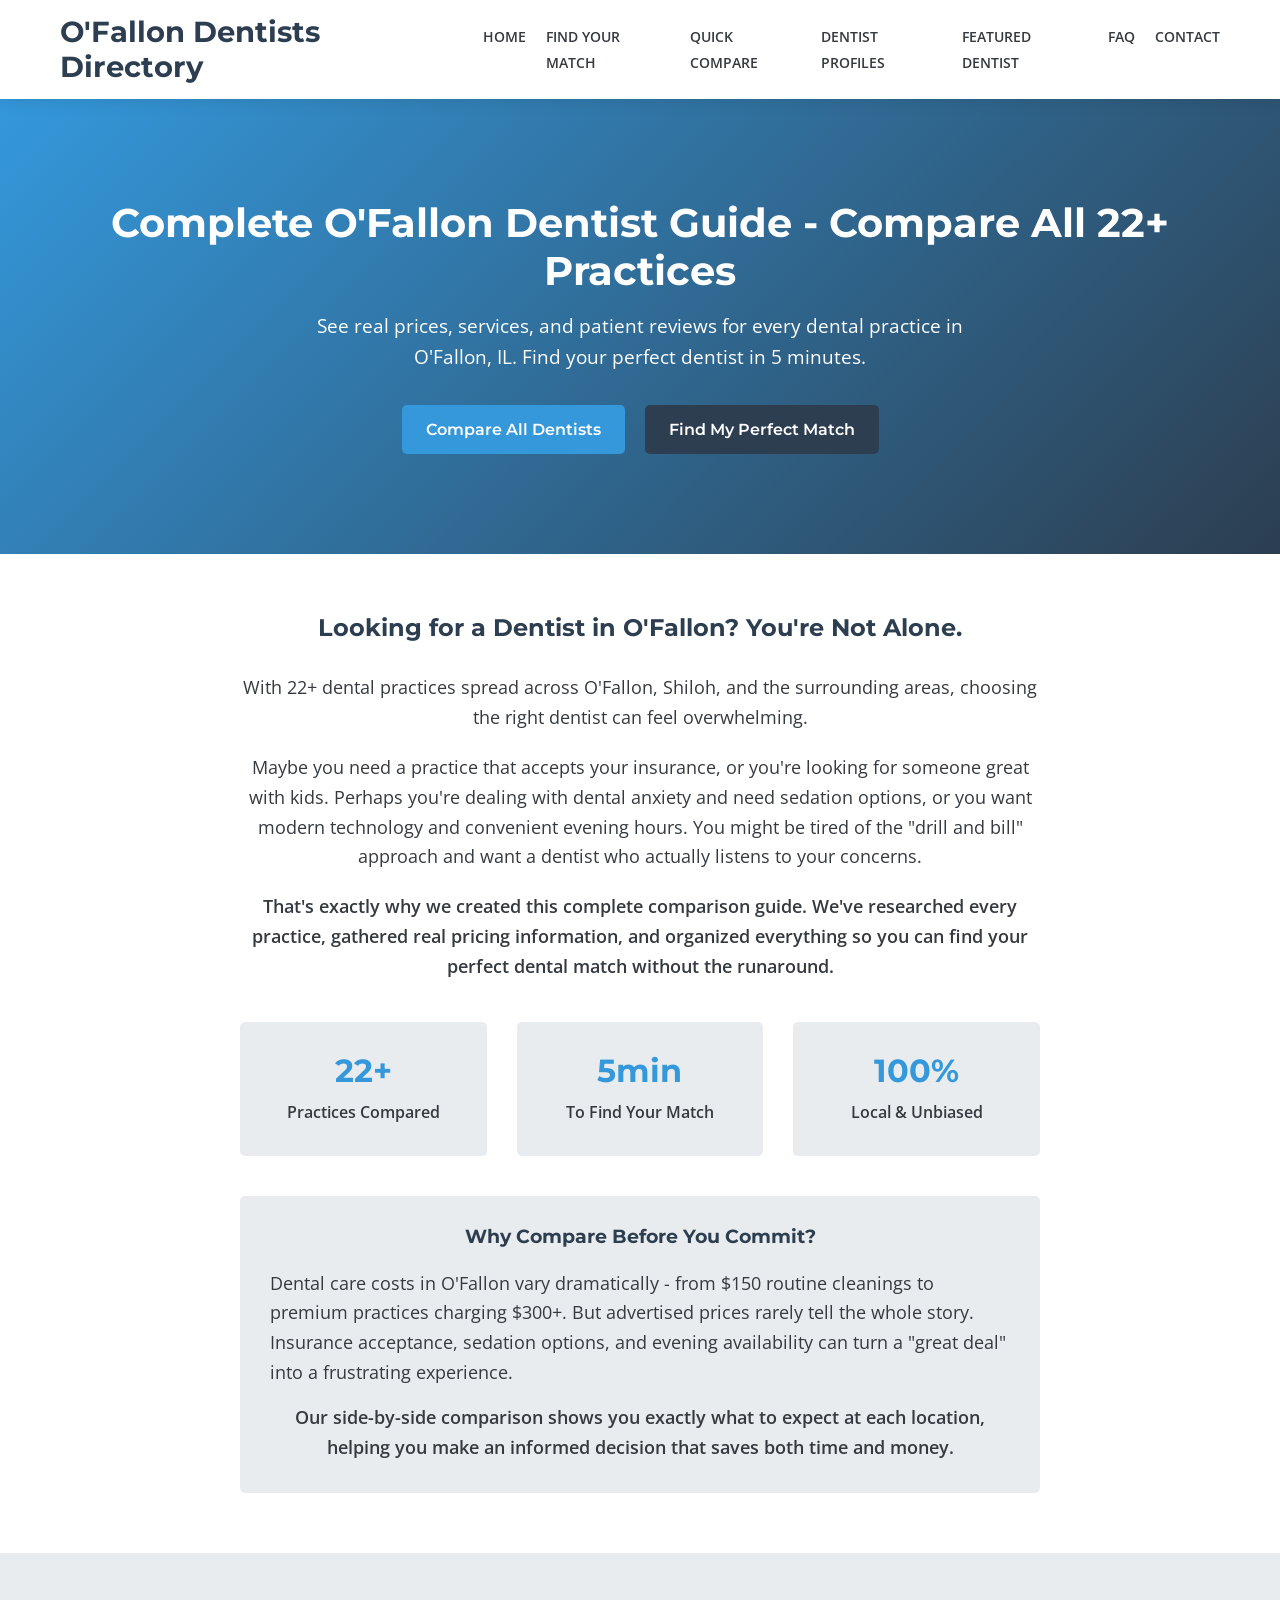
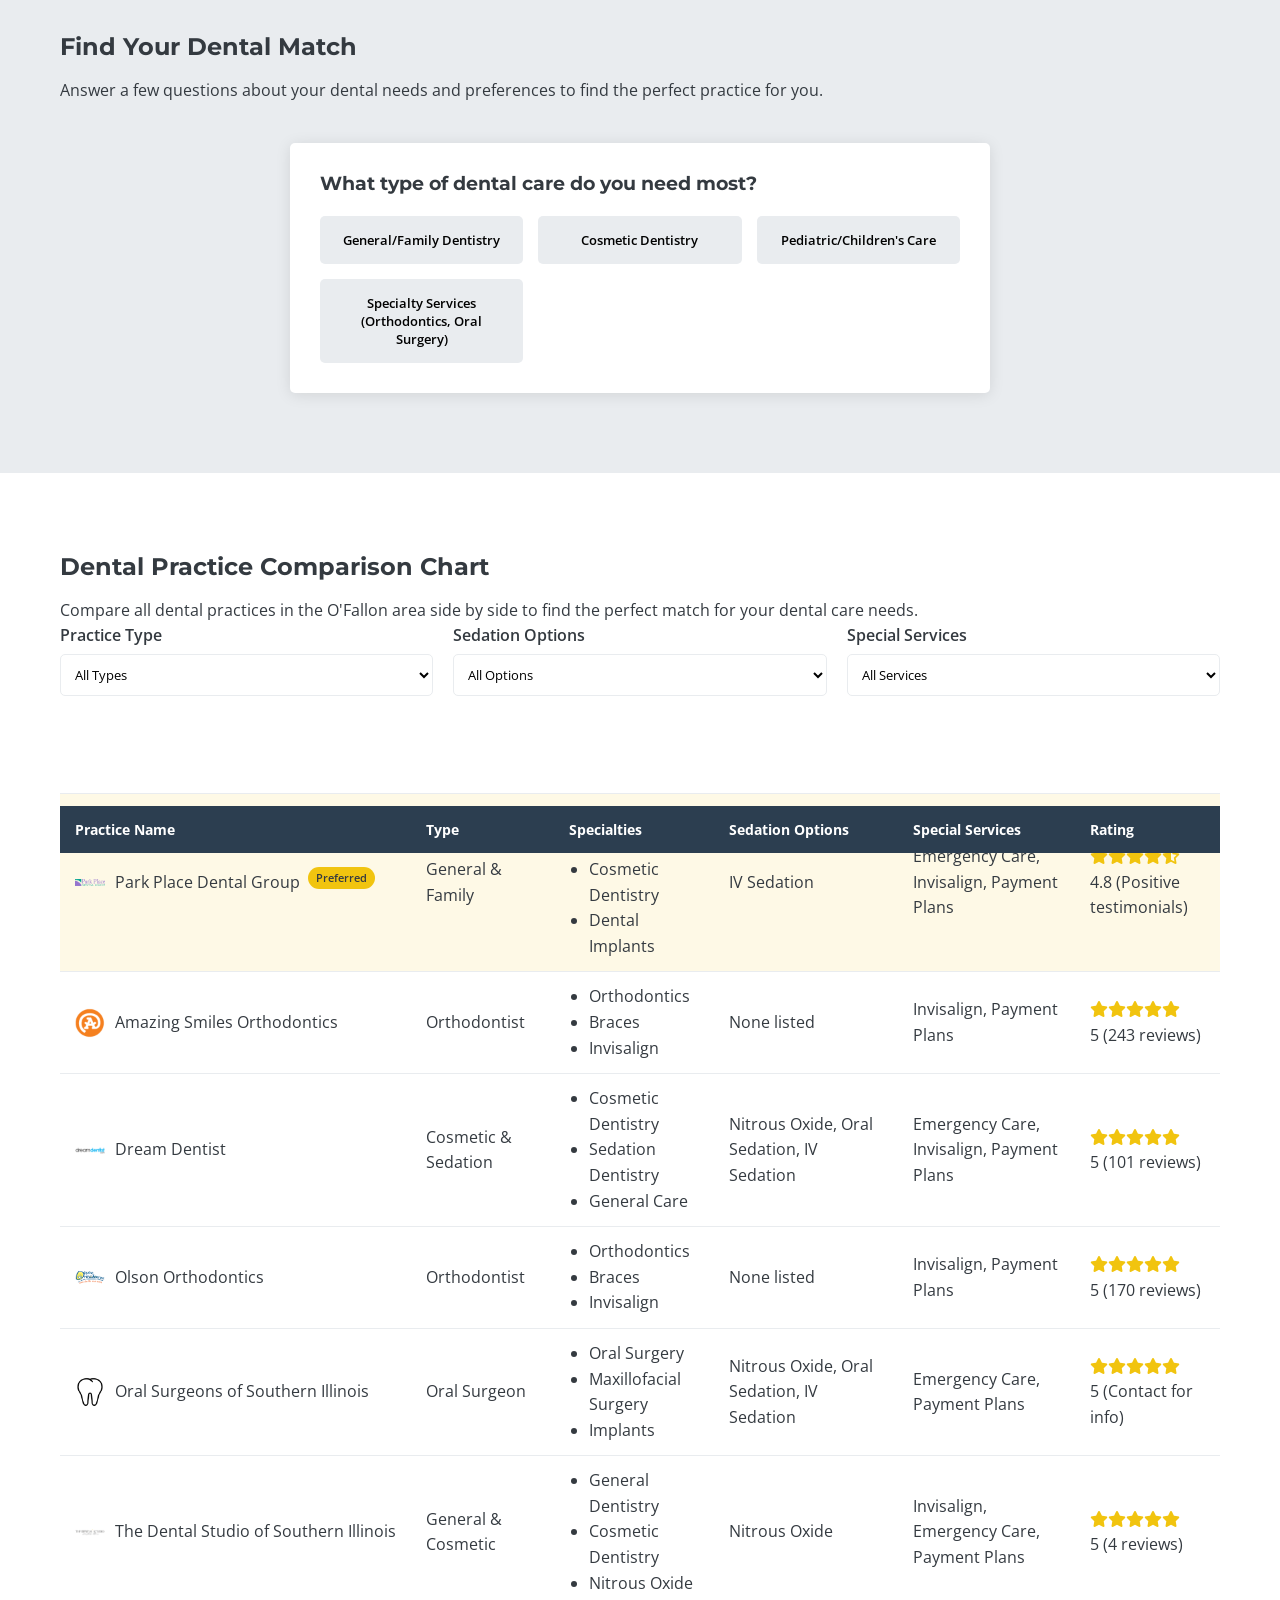
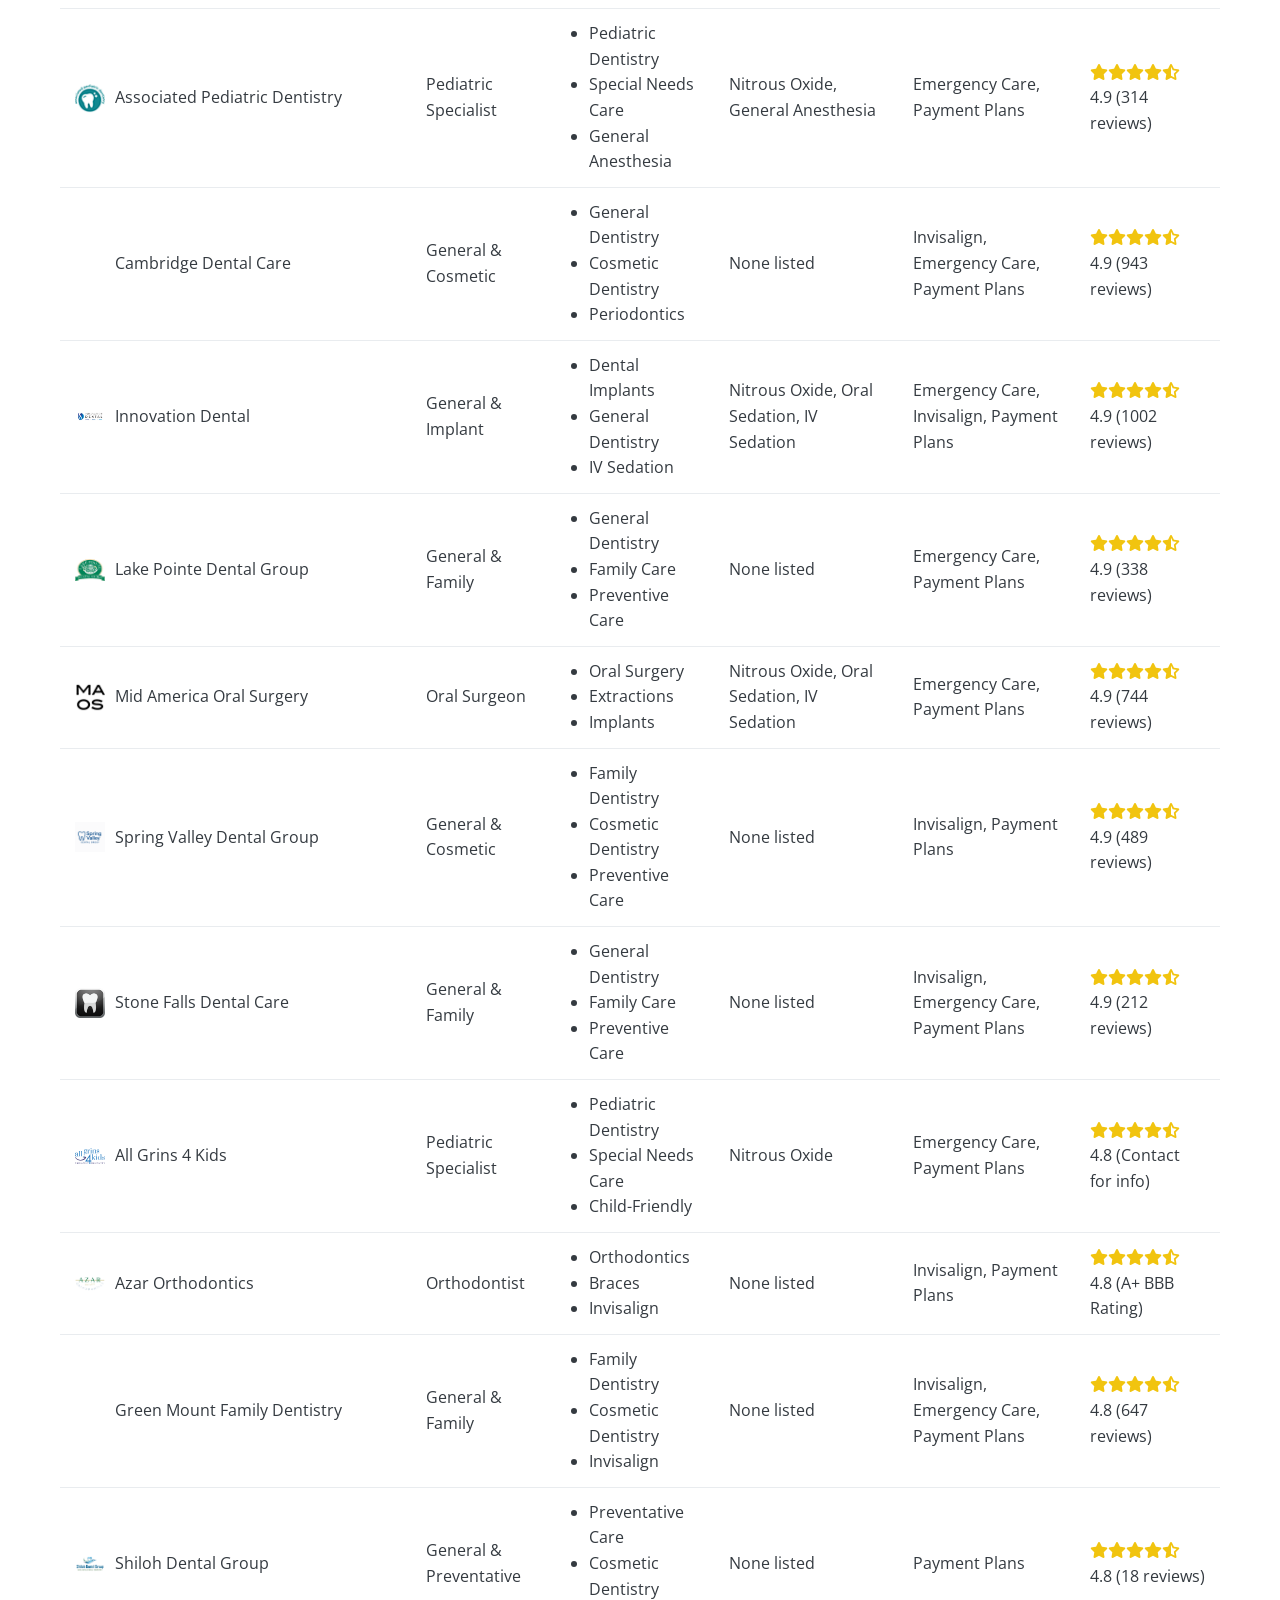
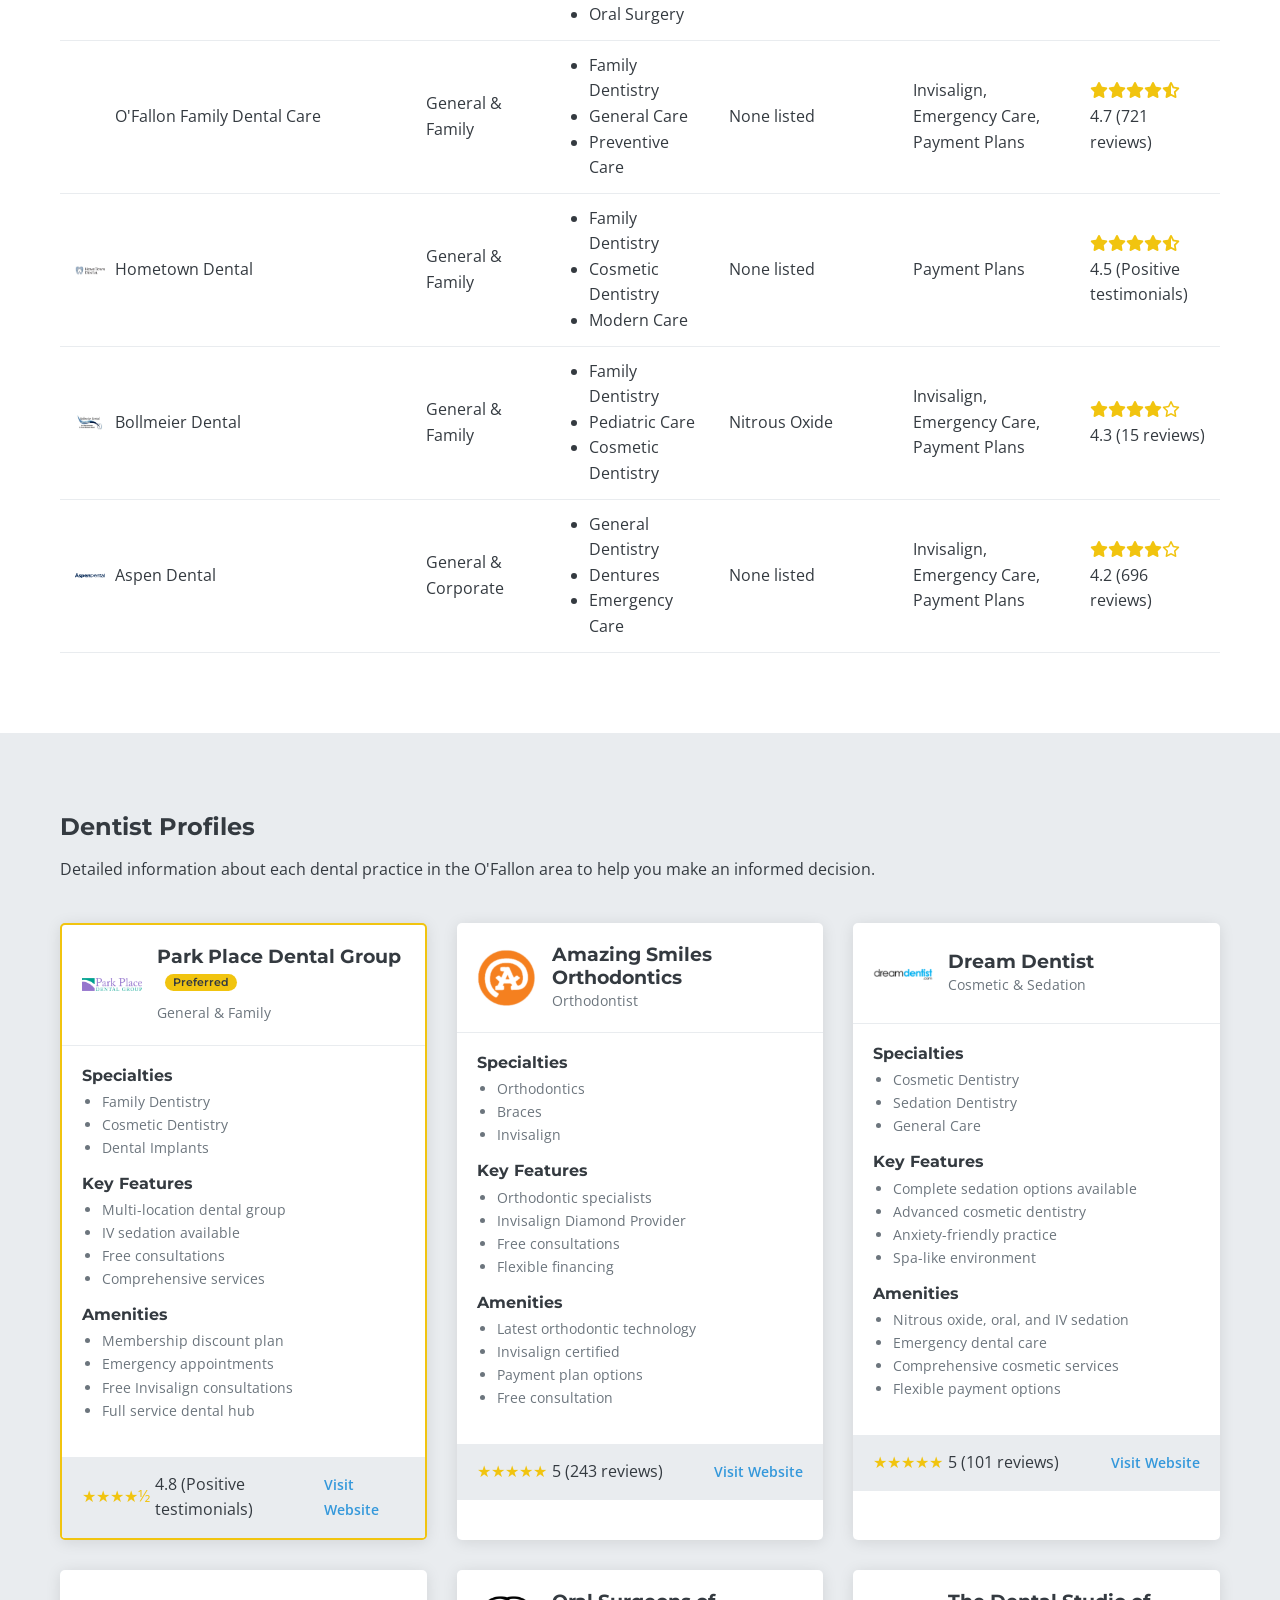
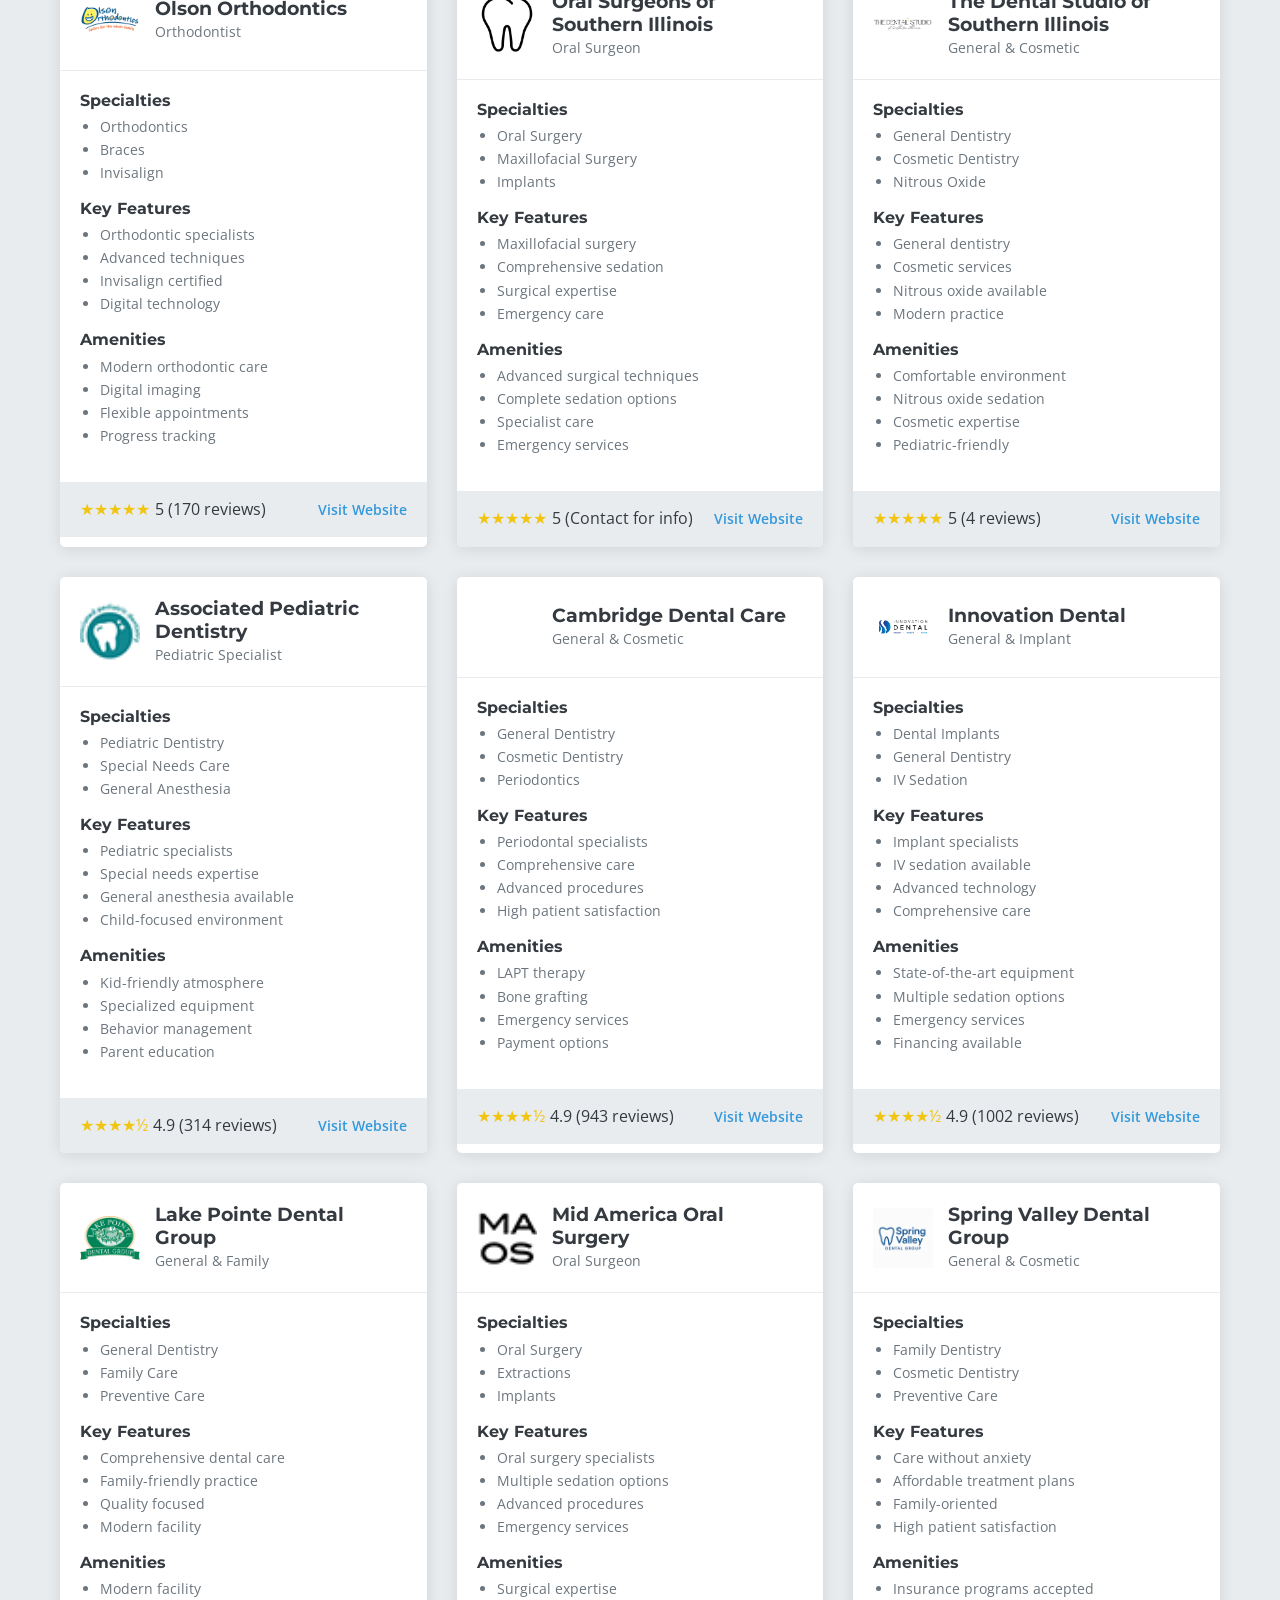
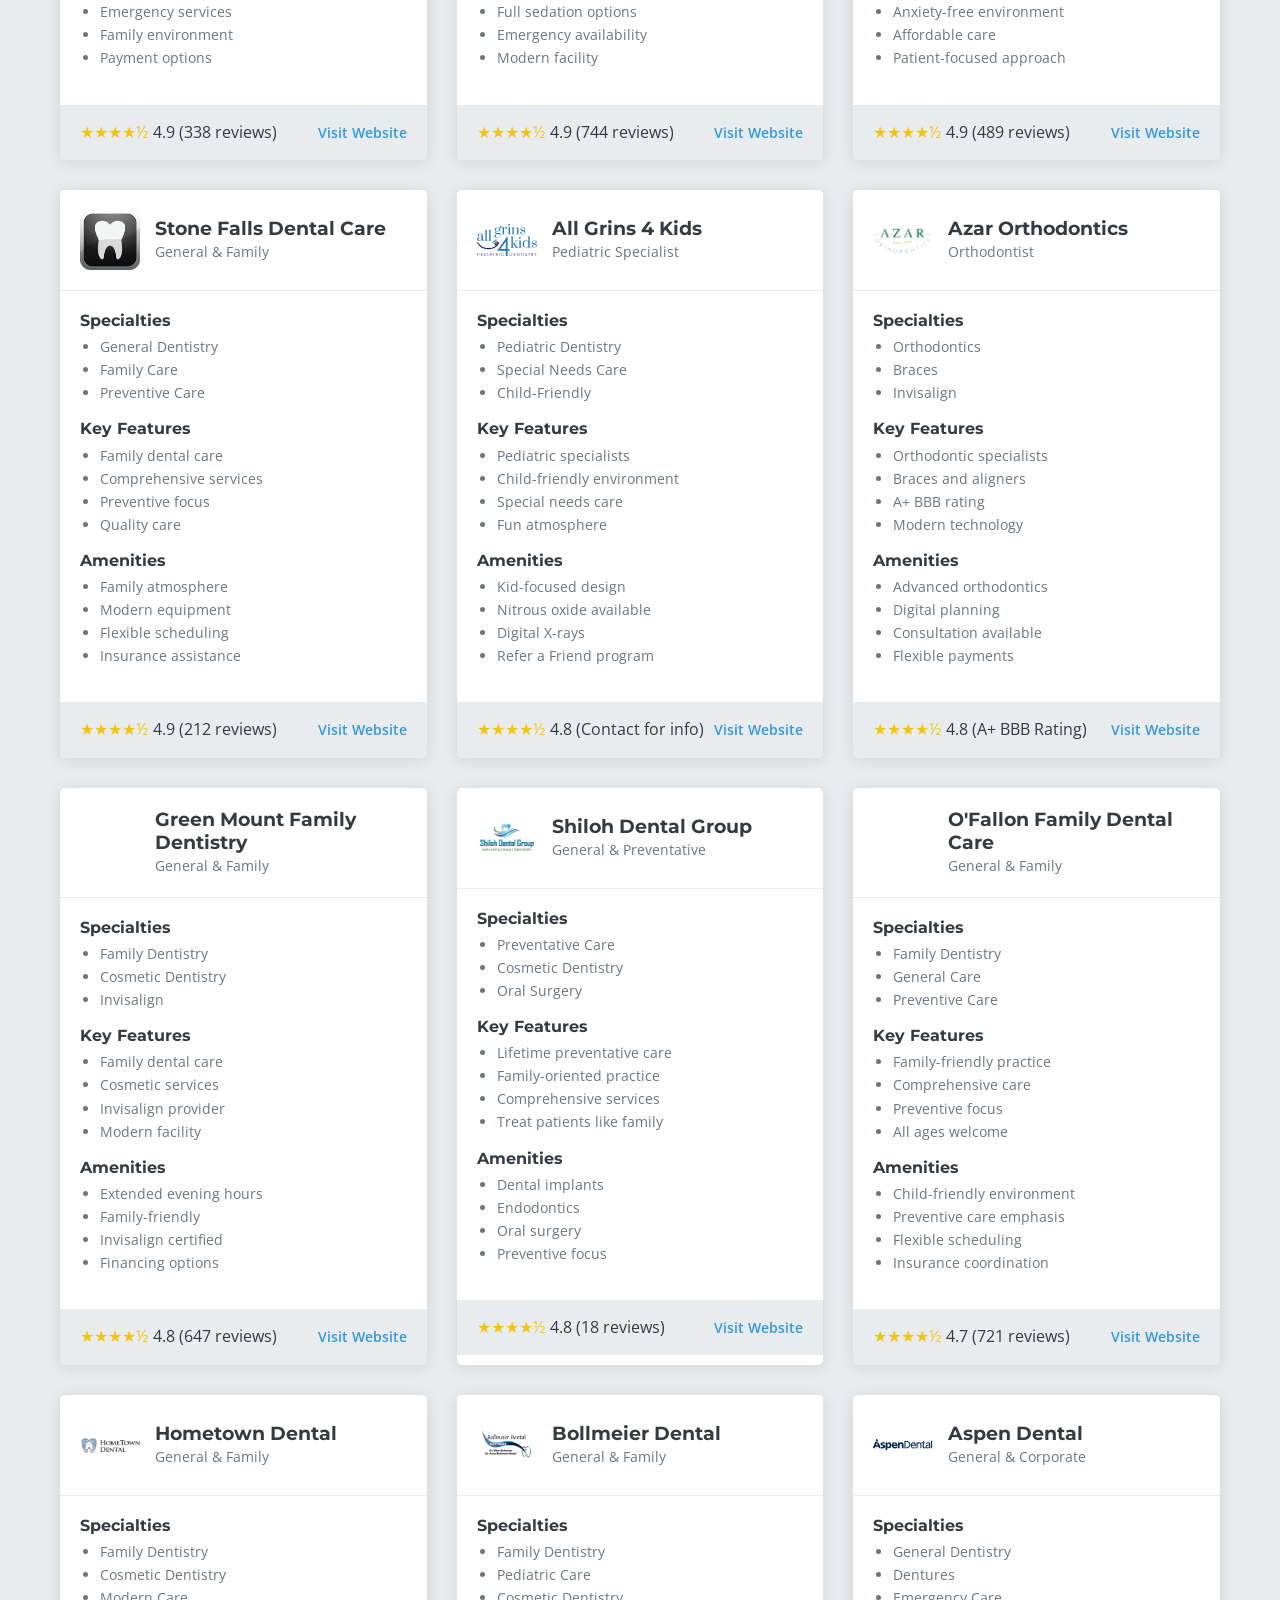
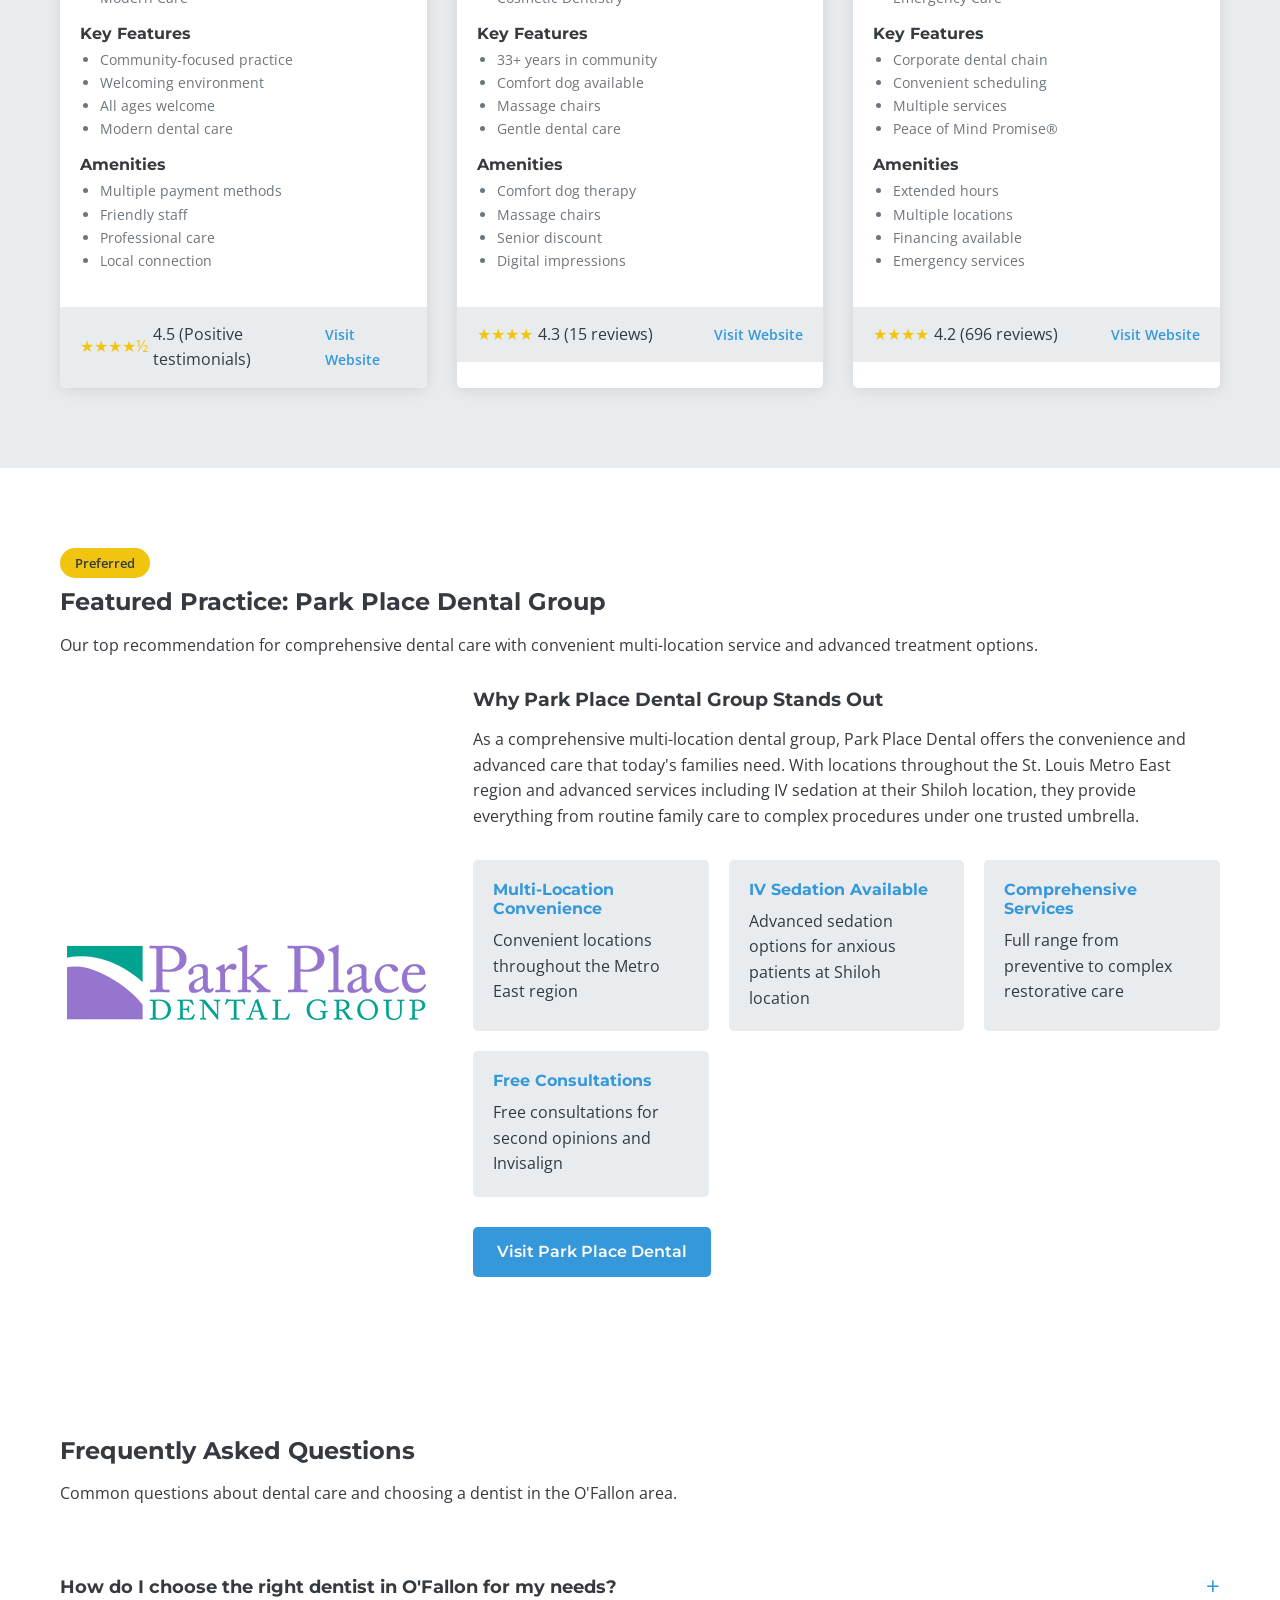
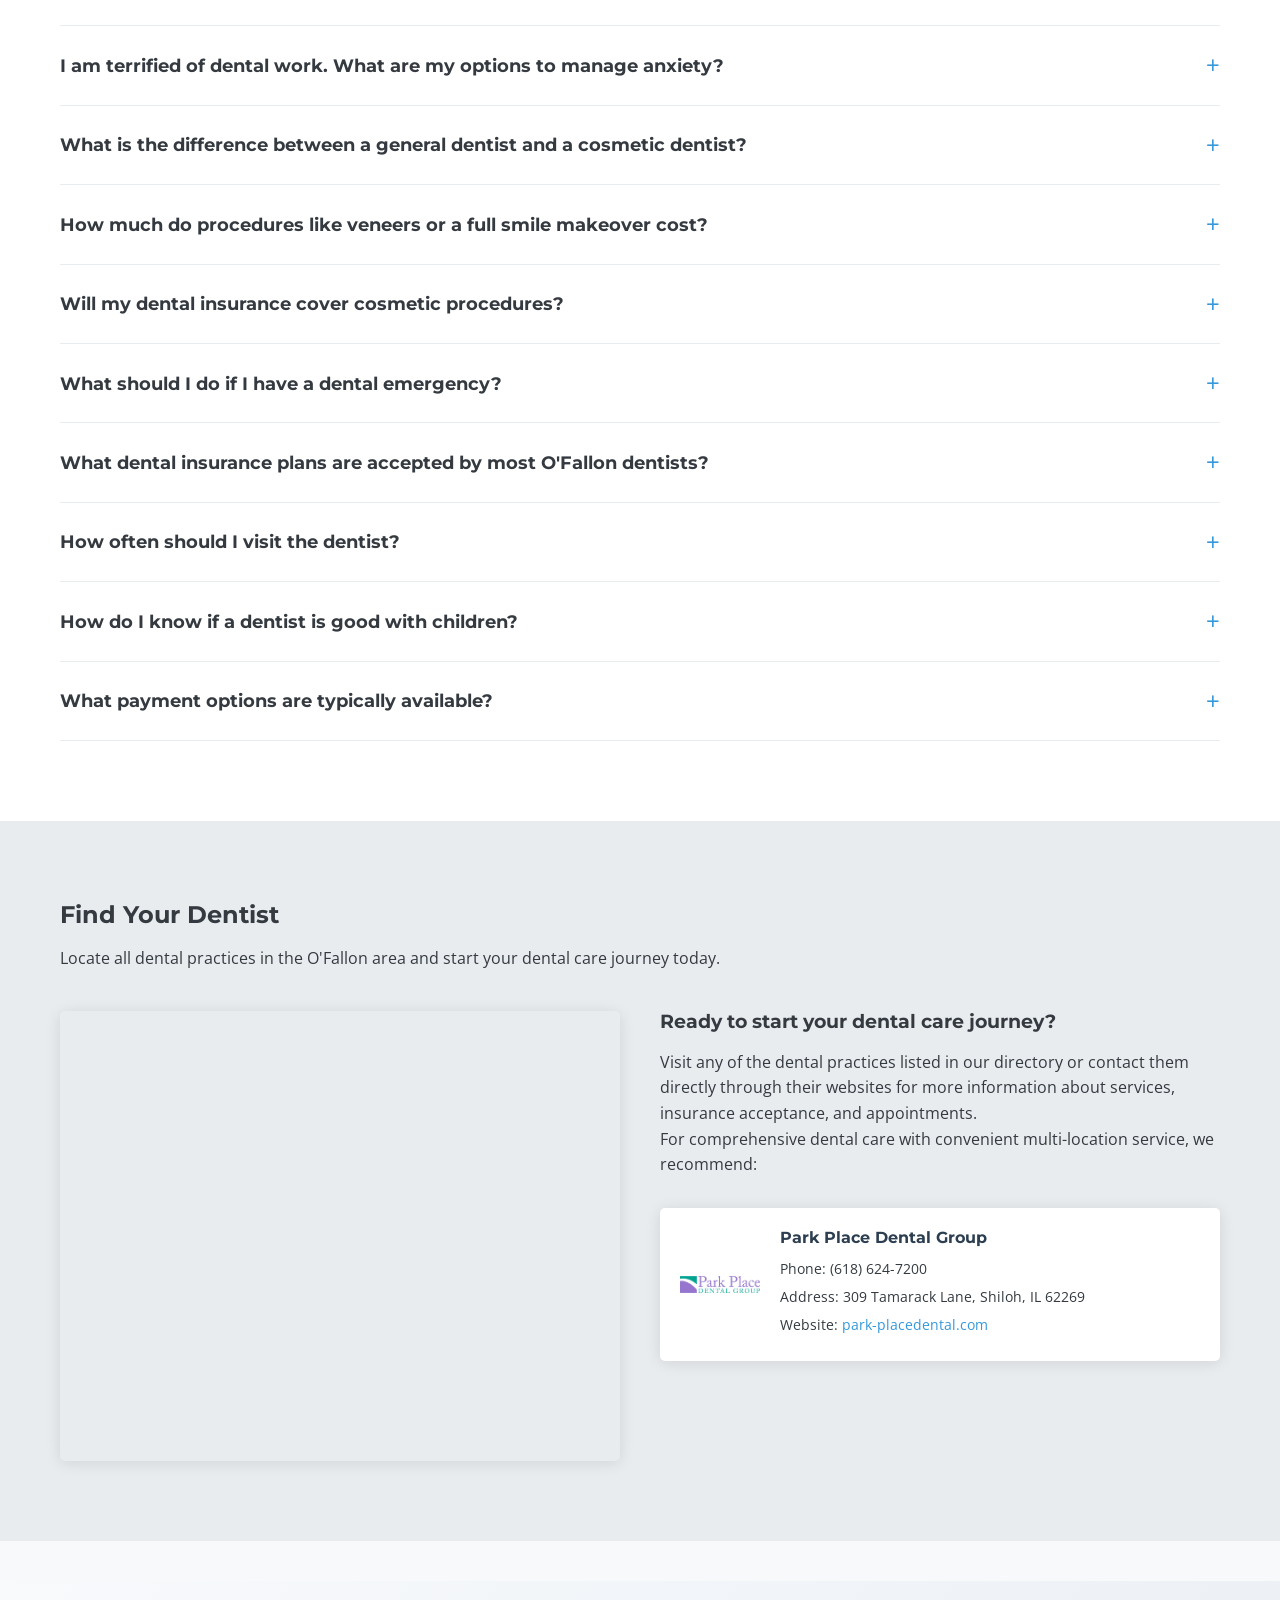
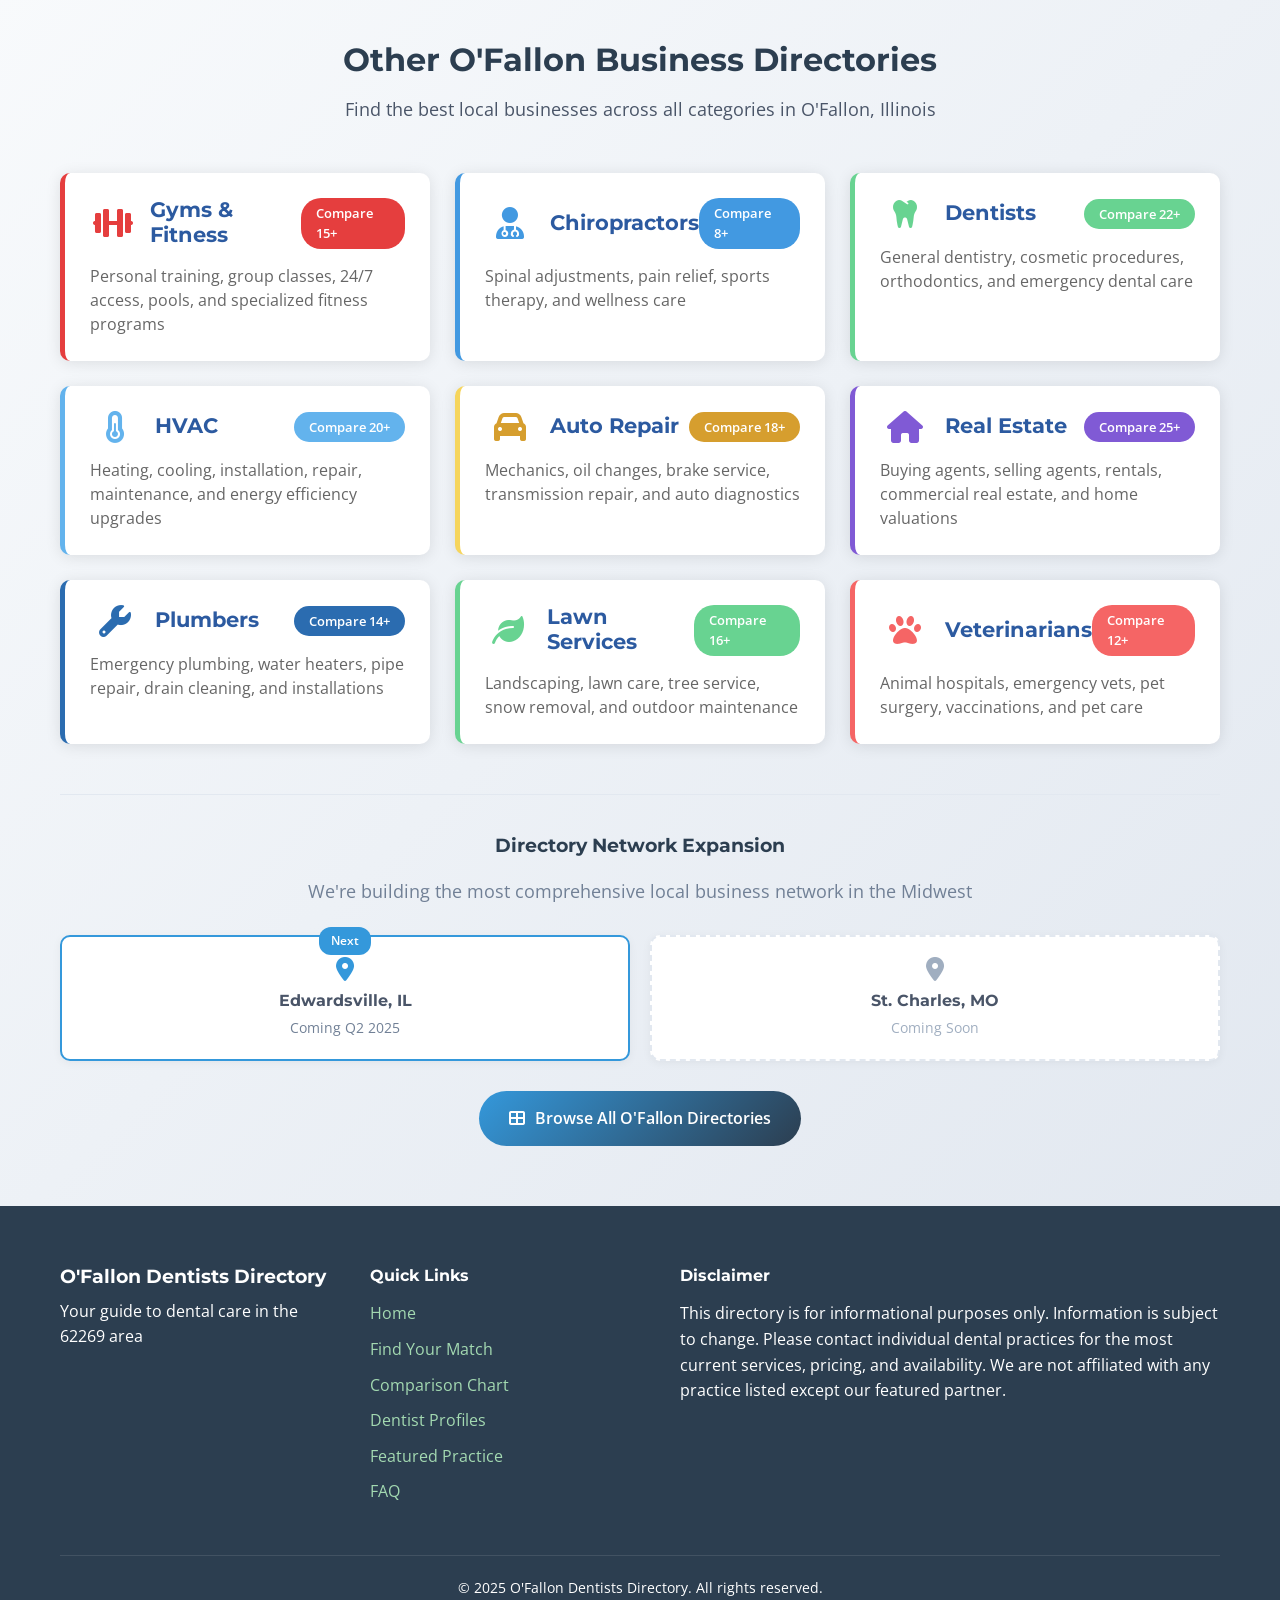
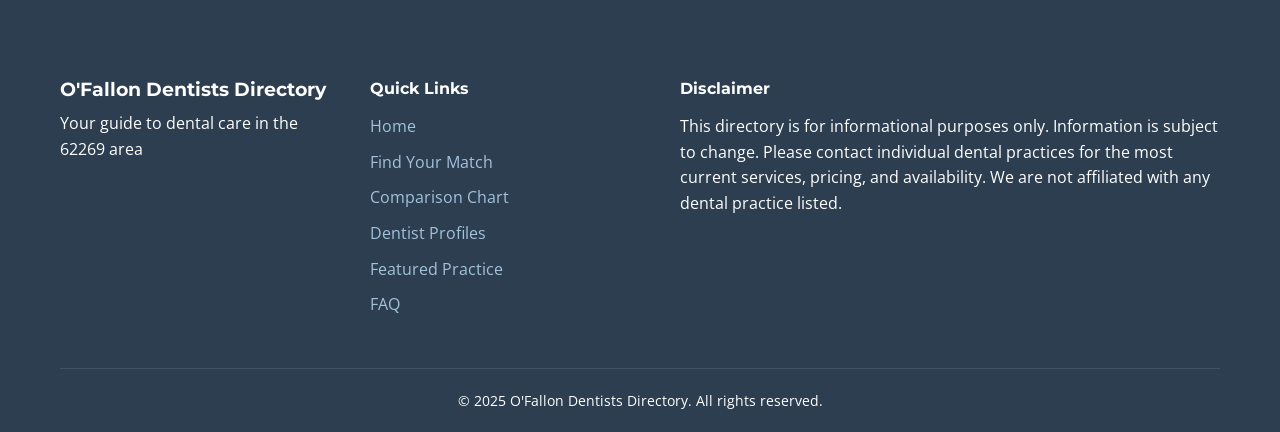
==== commit 367b808c: "Update index.html" ====
--- a/index.html
+++ b/index.html
@@ -1040,7 +1040,8 @@
             </div>
         </div>
     </section>
-
+    <!-- Footer.js System -->
+    <script src="footer.js"></script>
     <!-- Footer -->
     <footer>
         <div class="container">
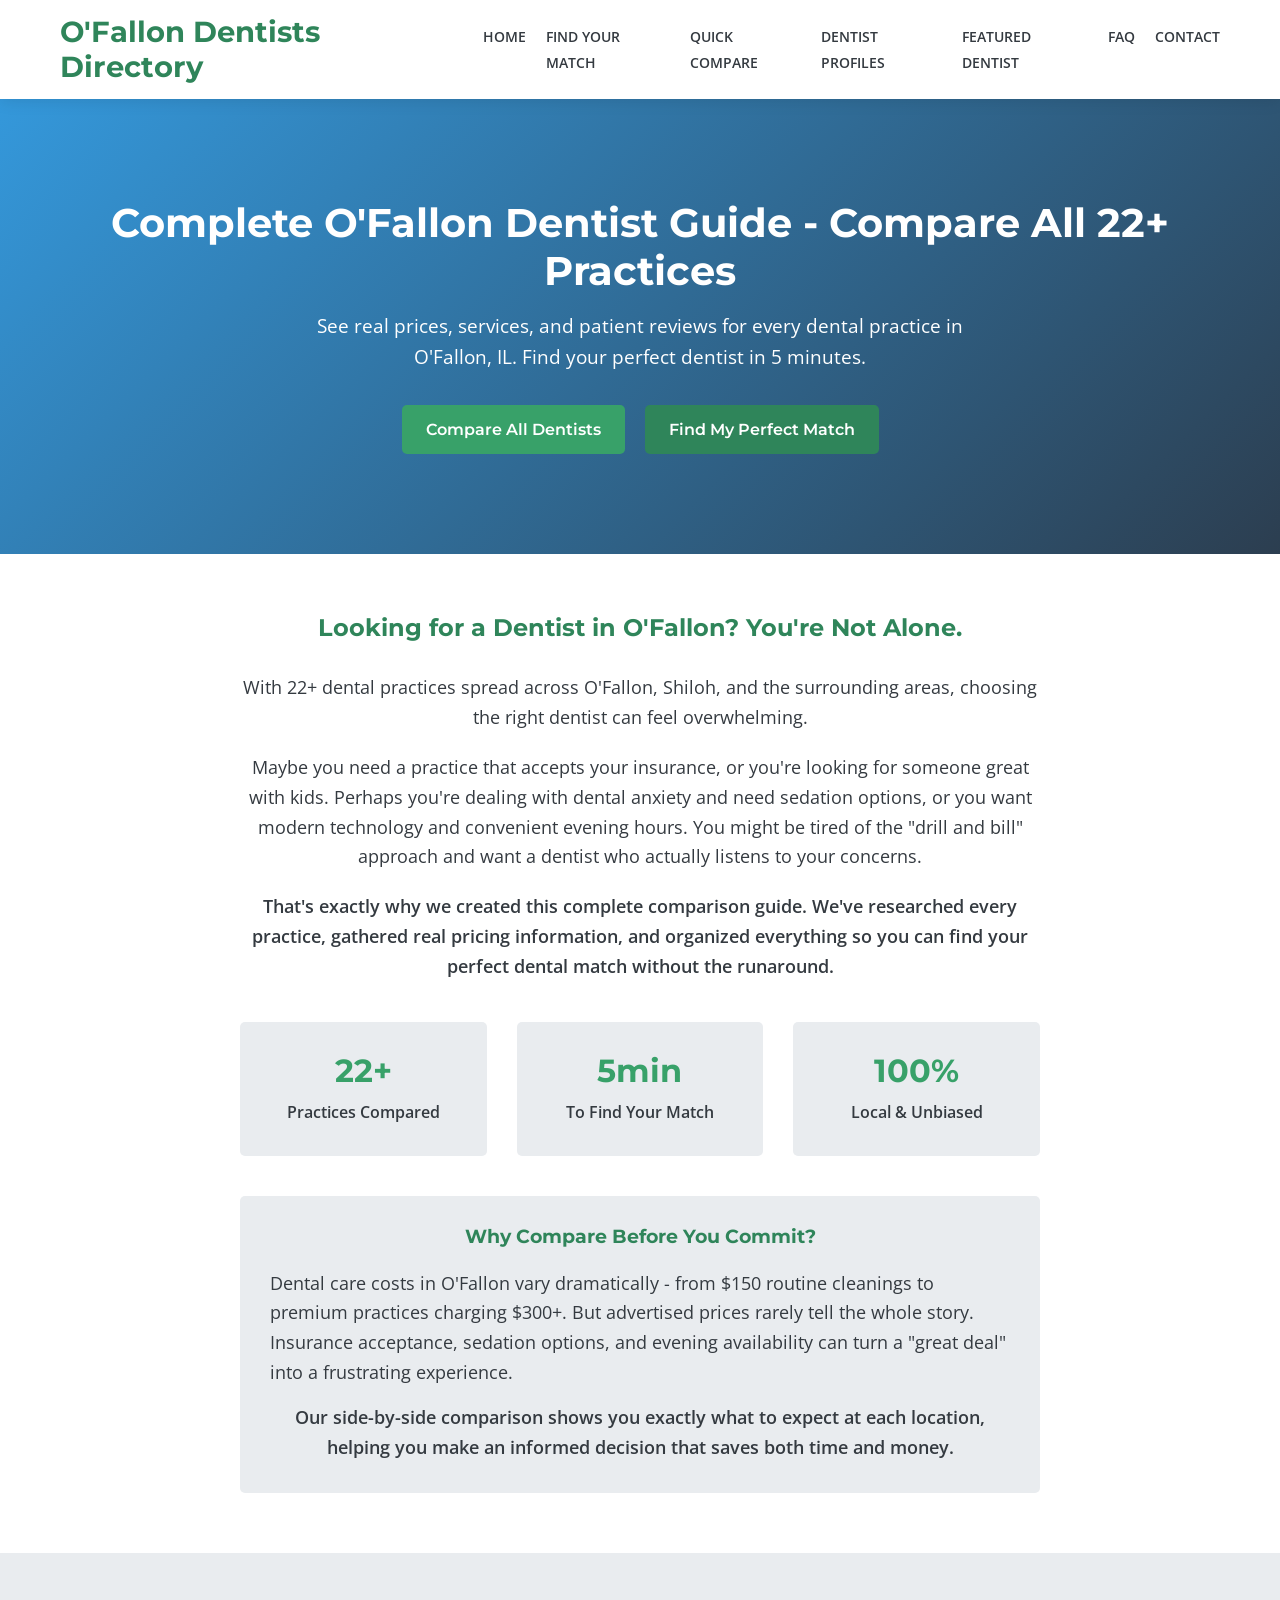
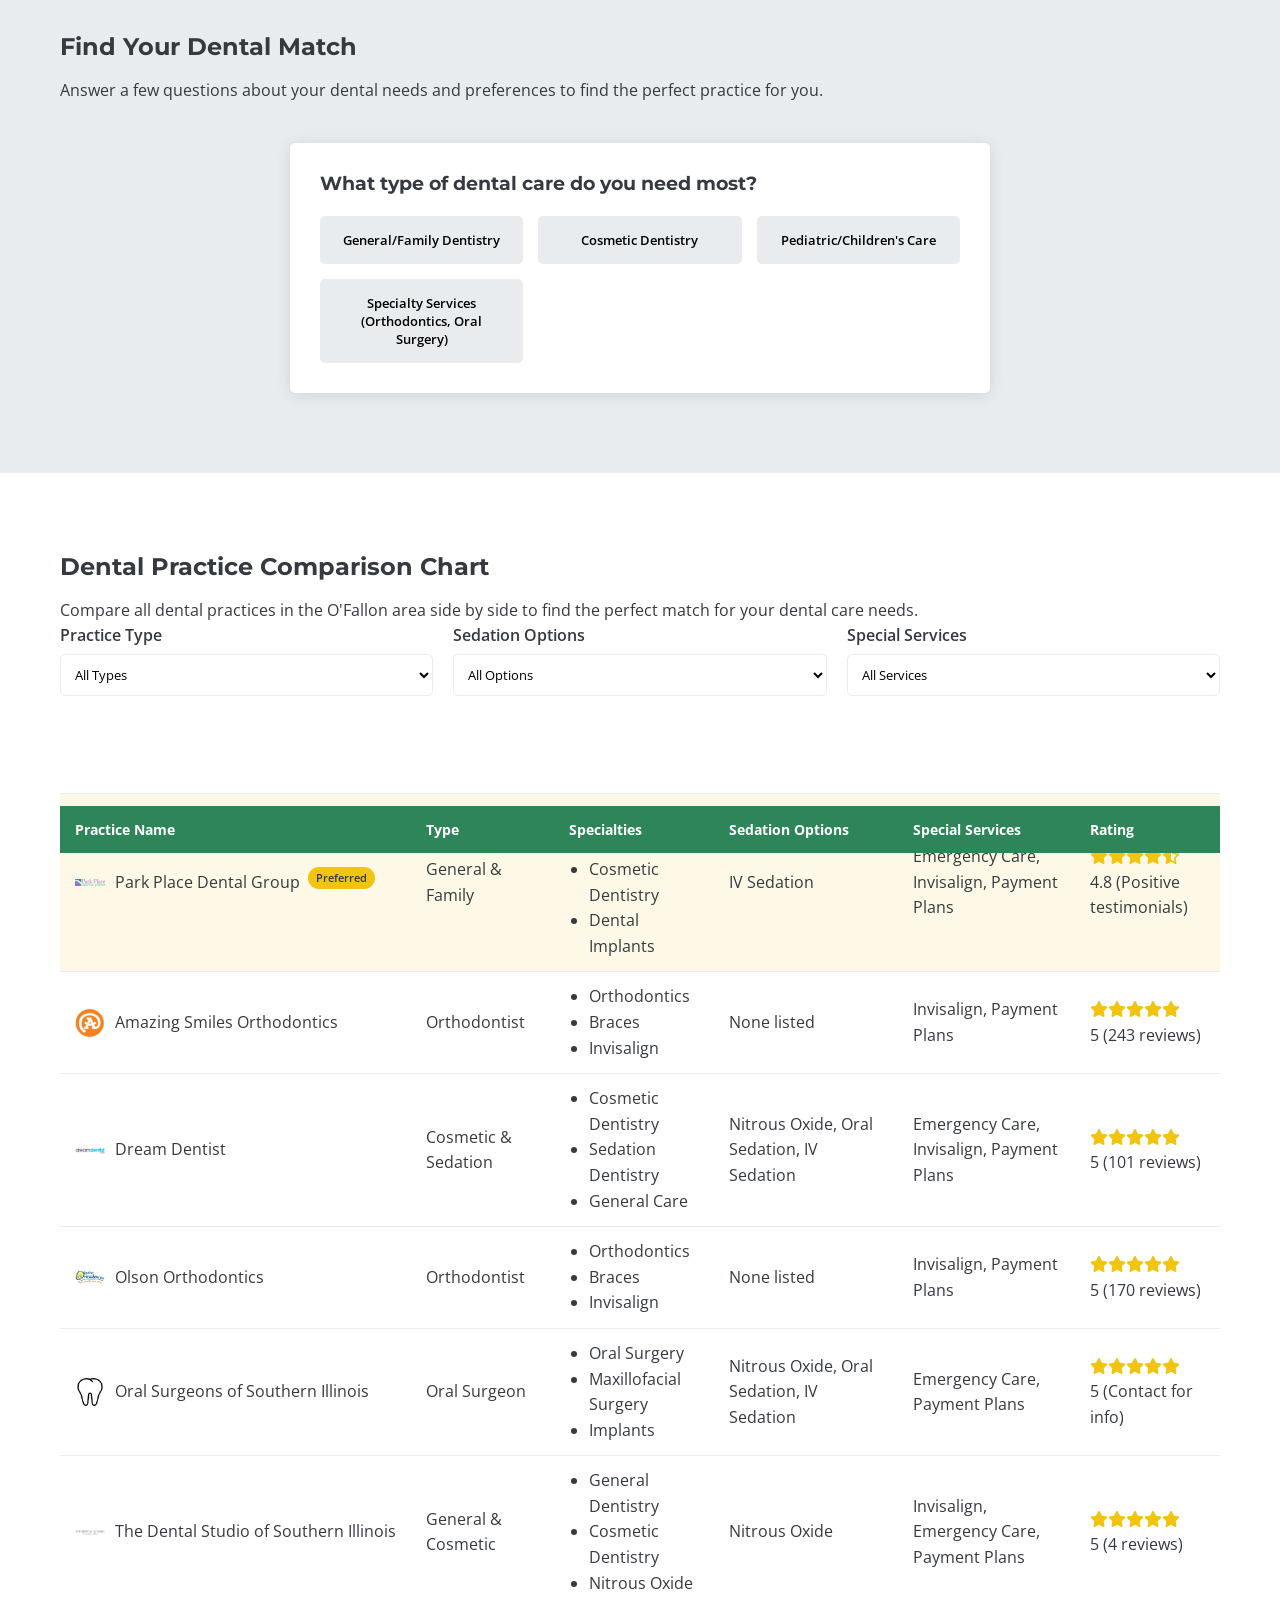
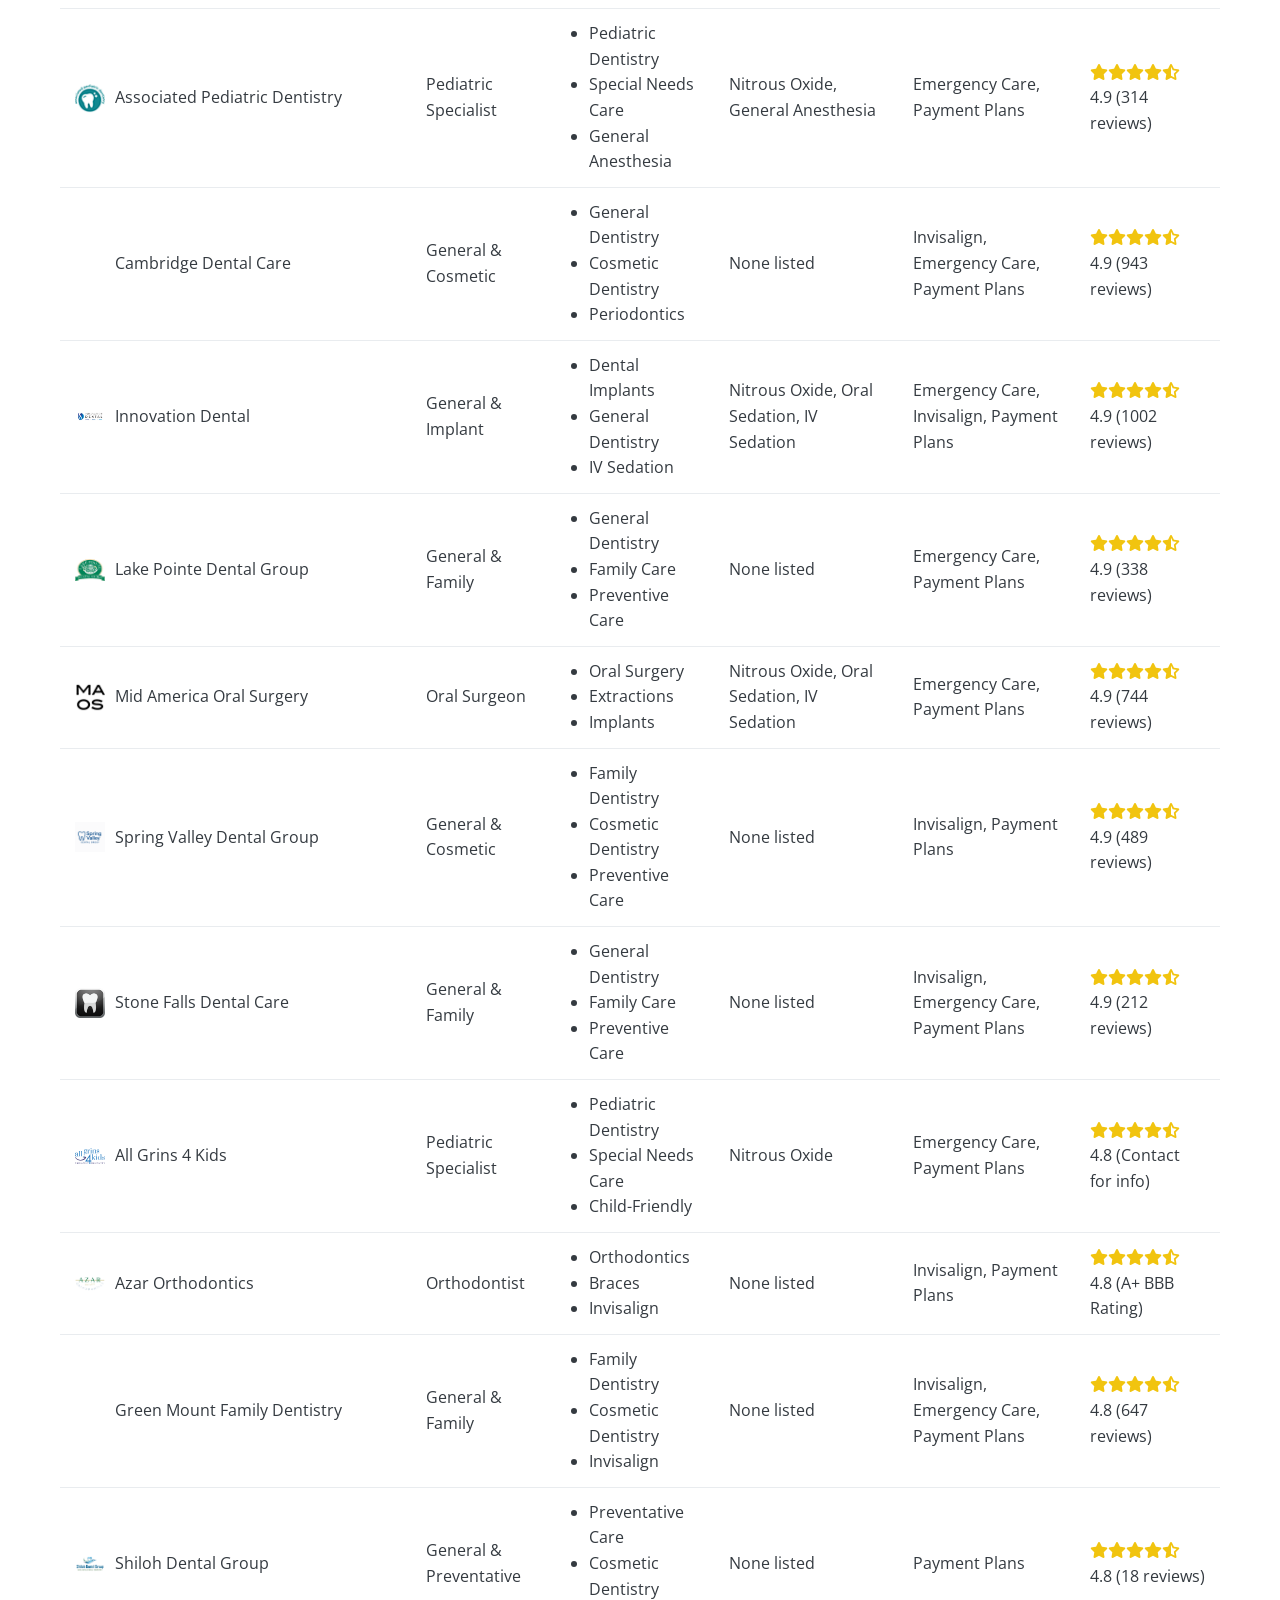
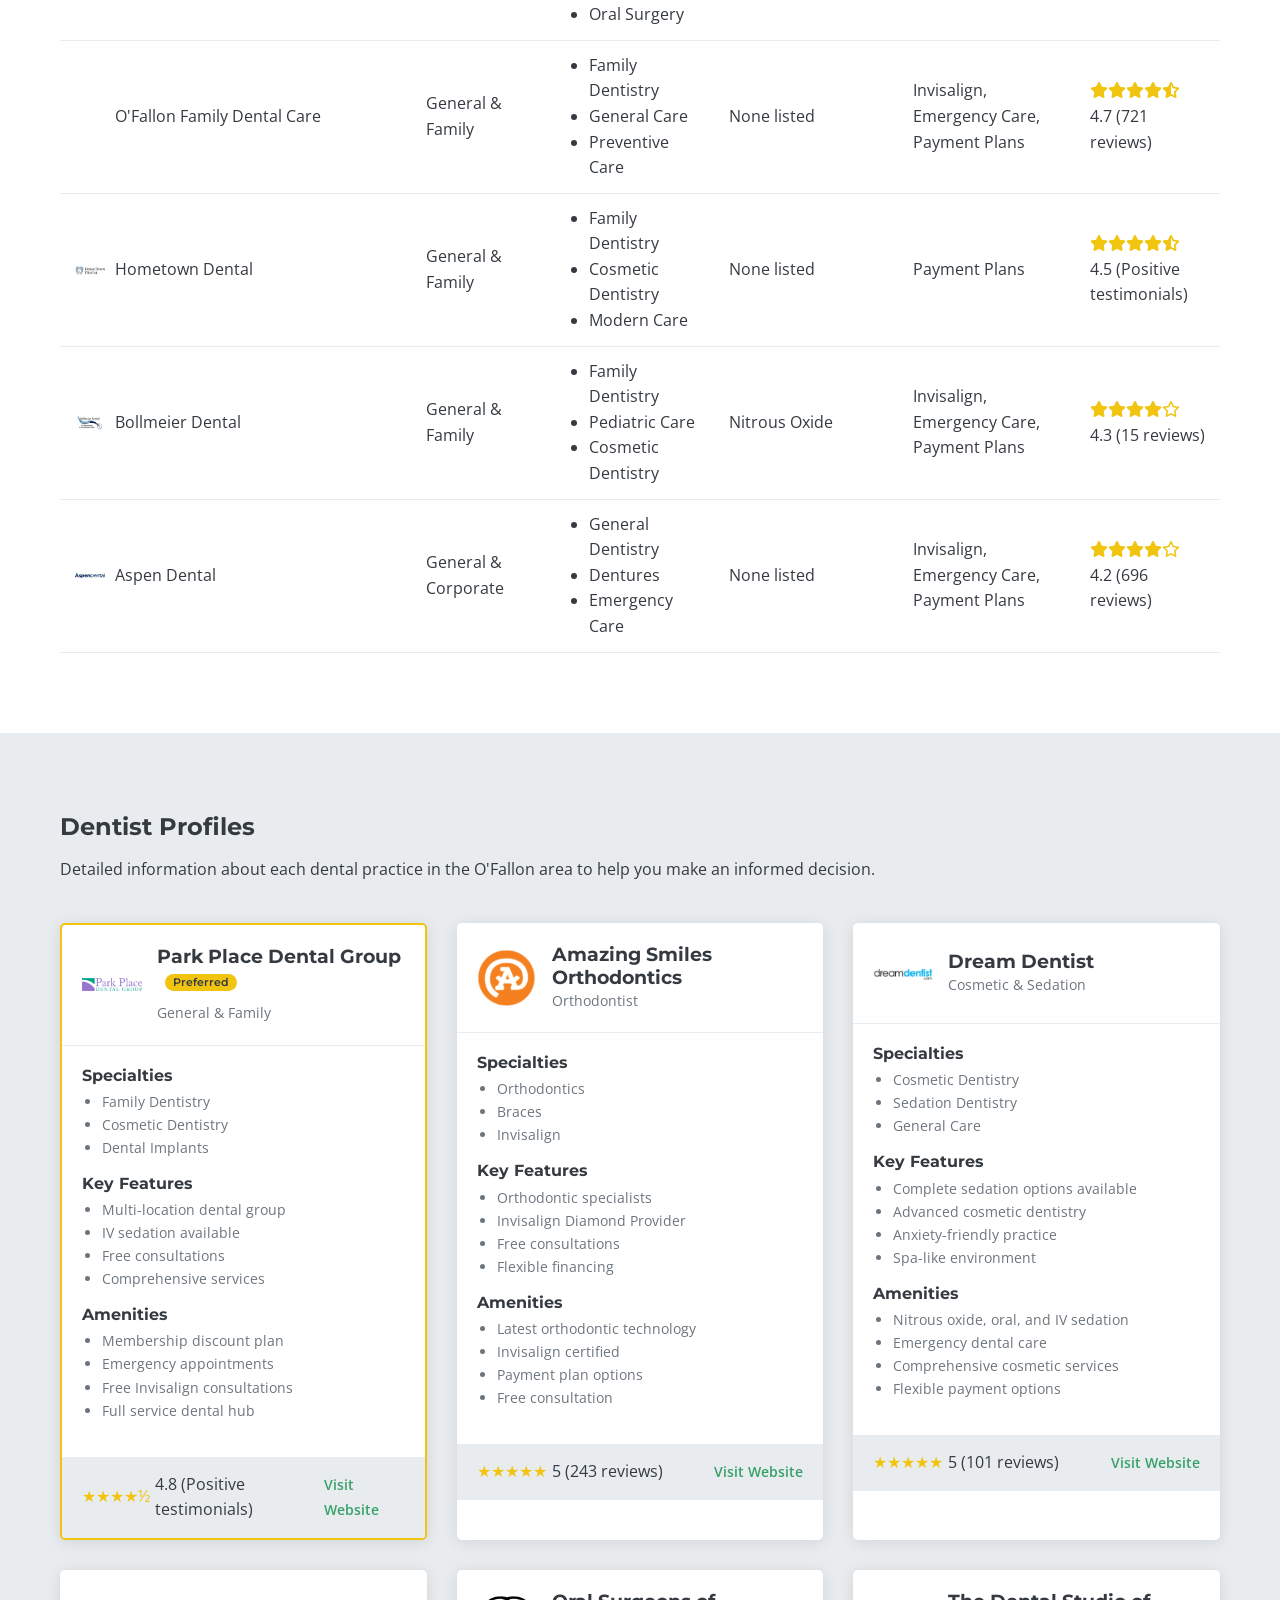
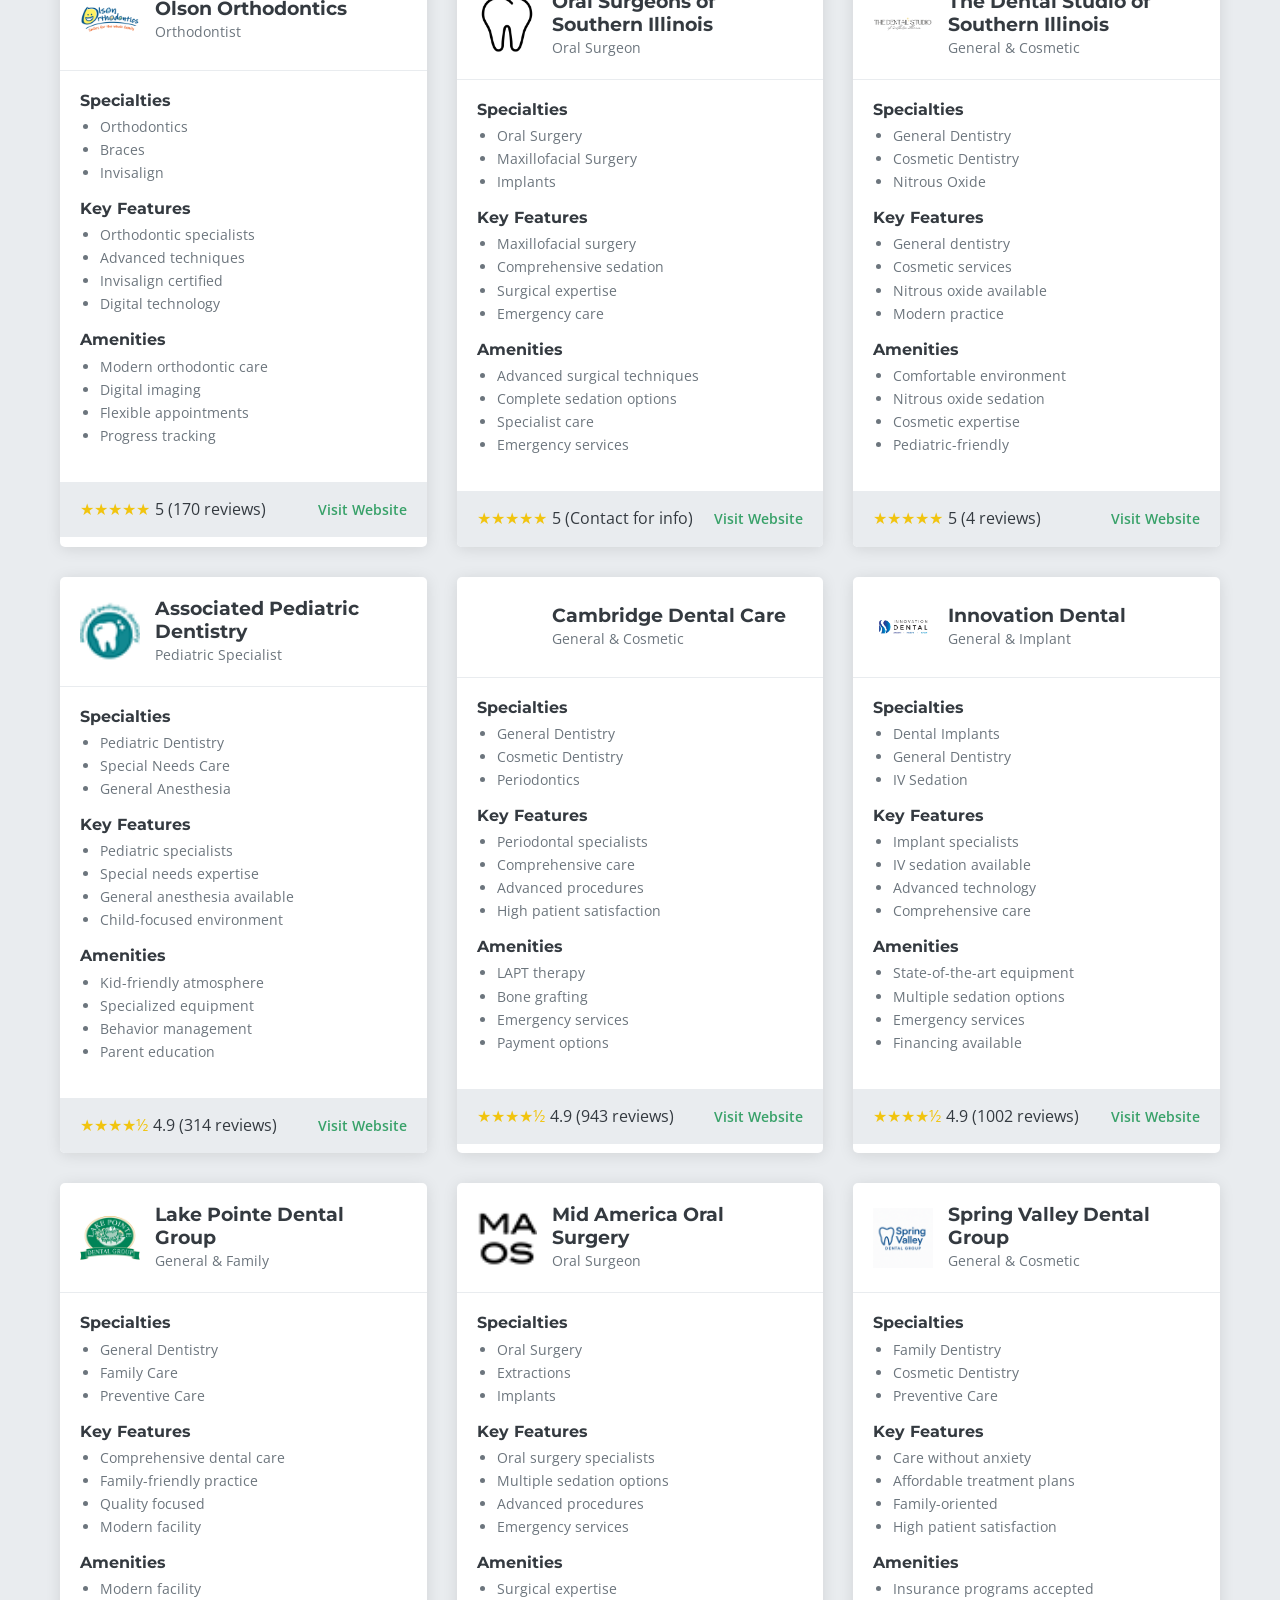
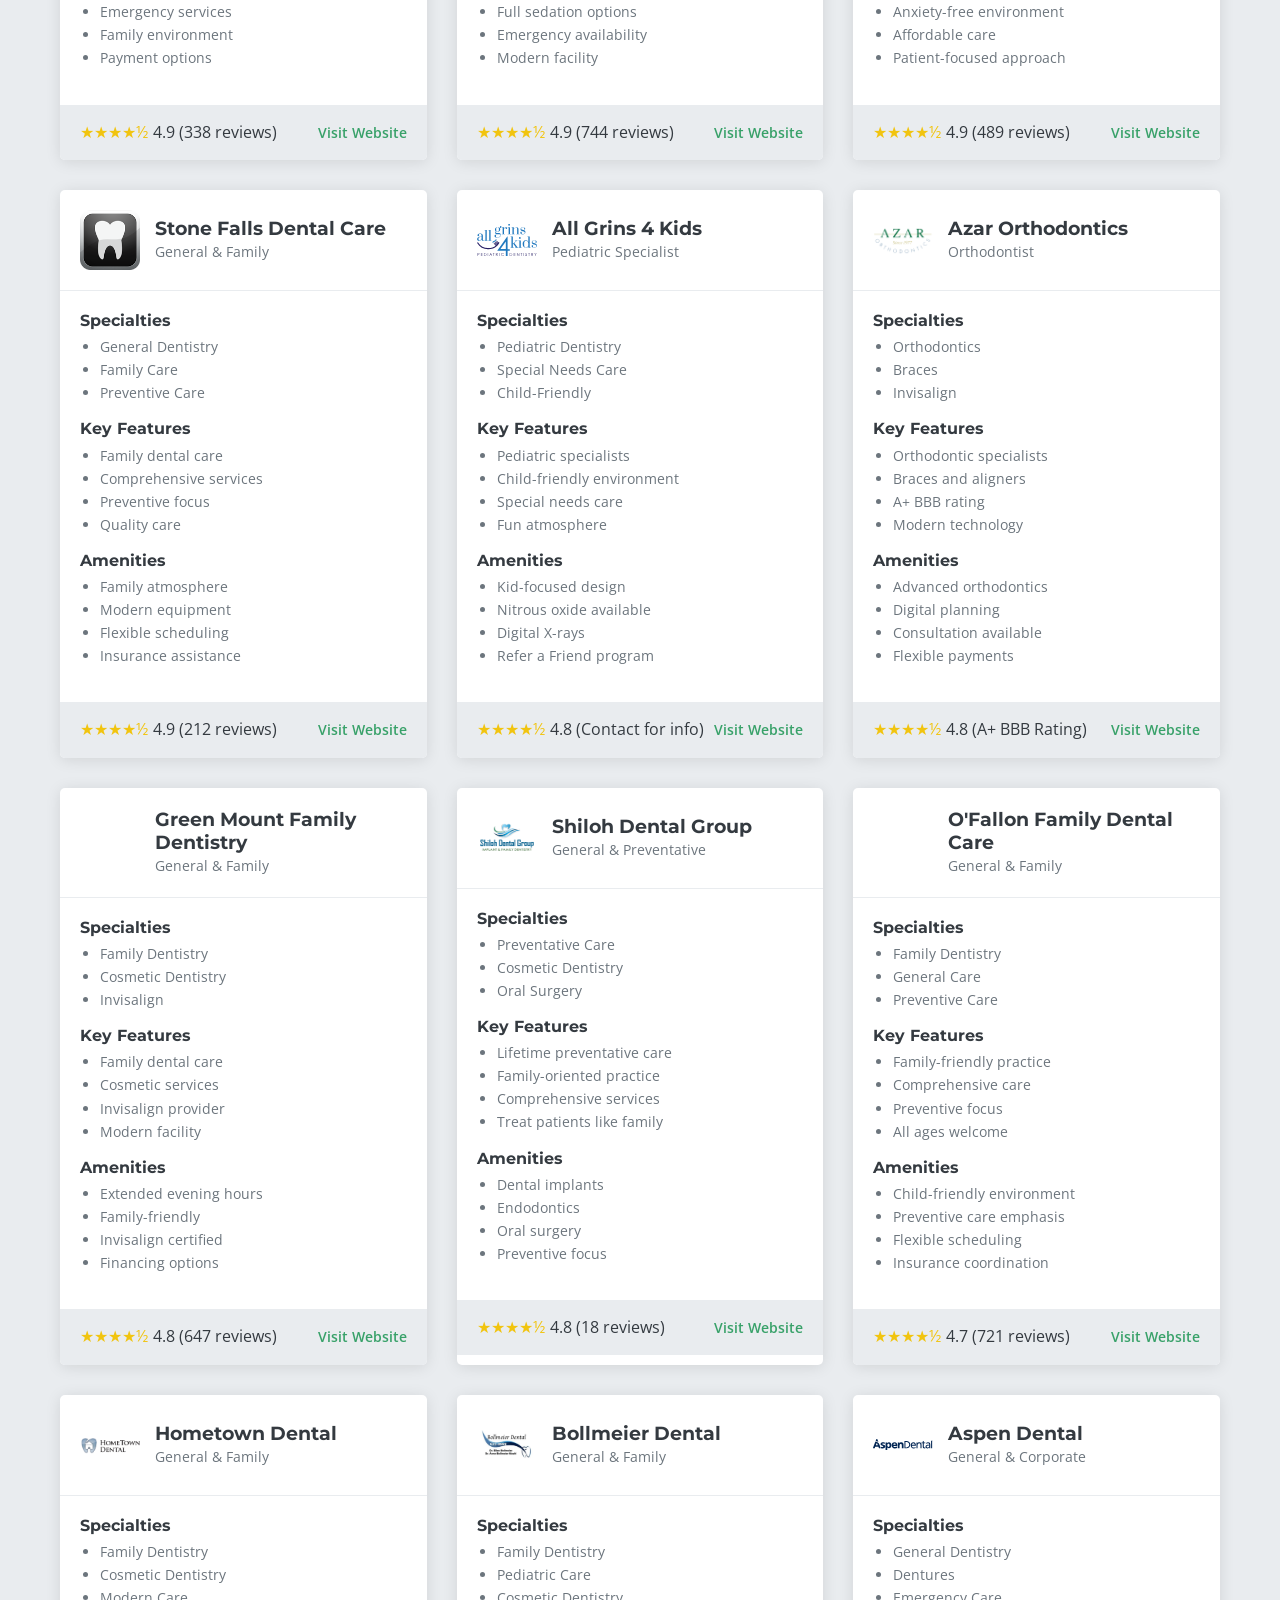
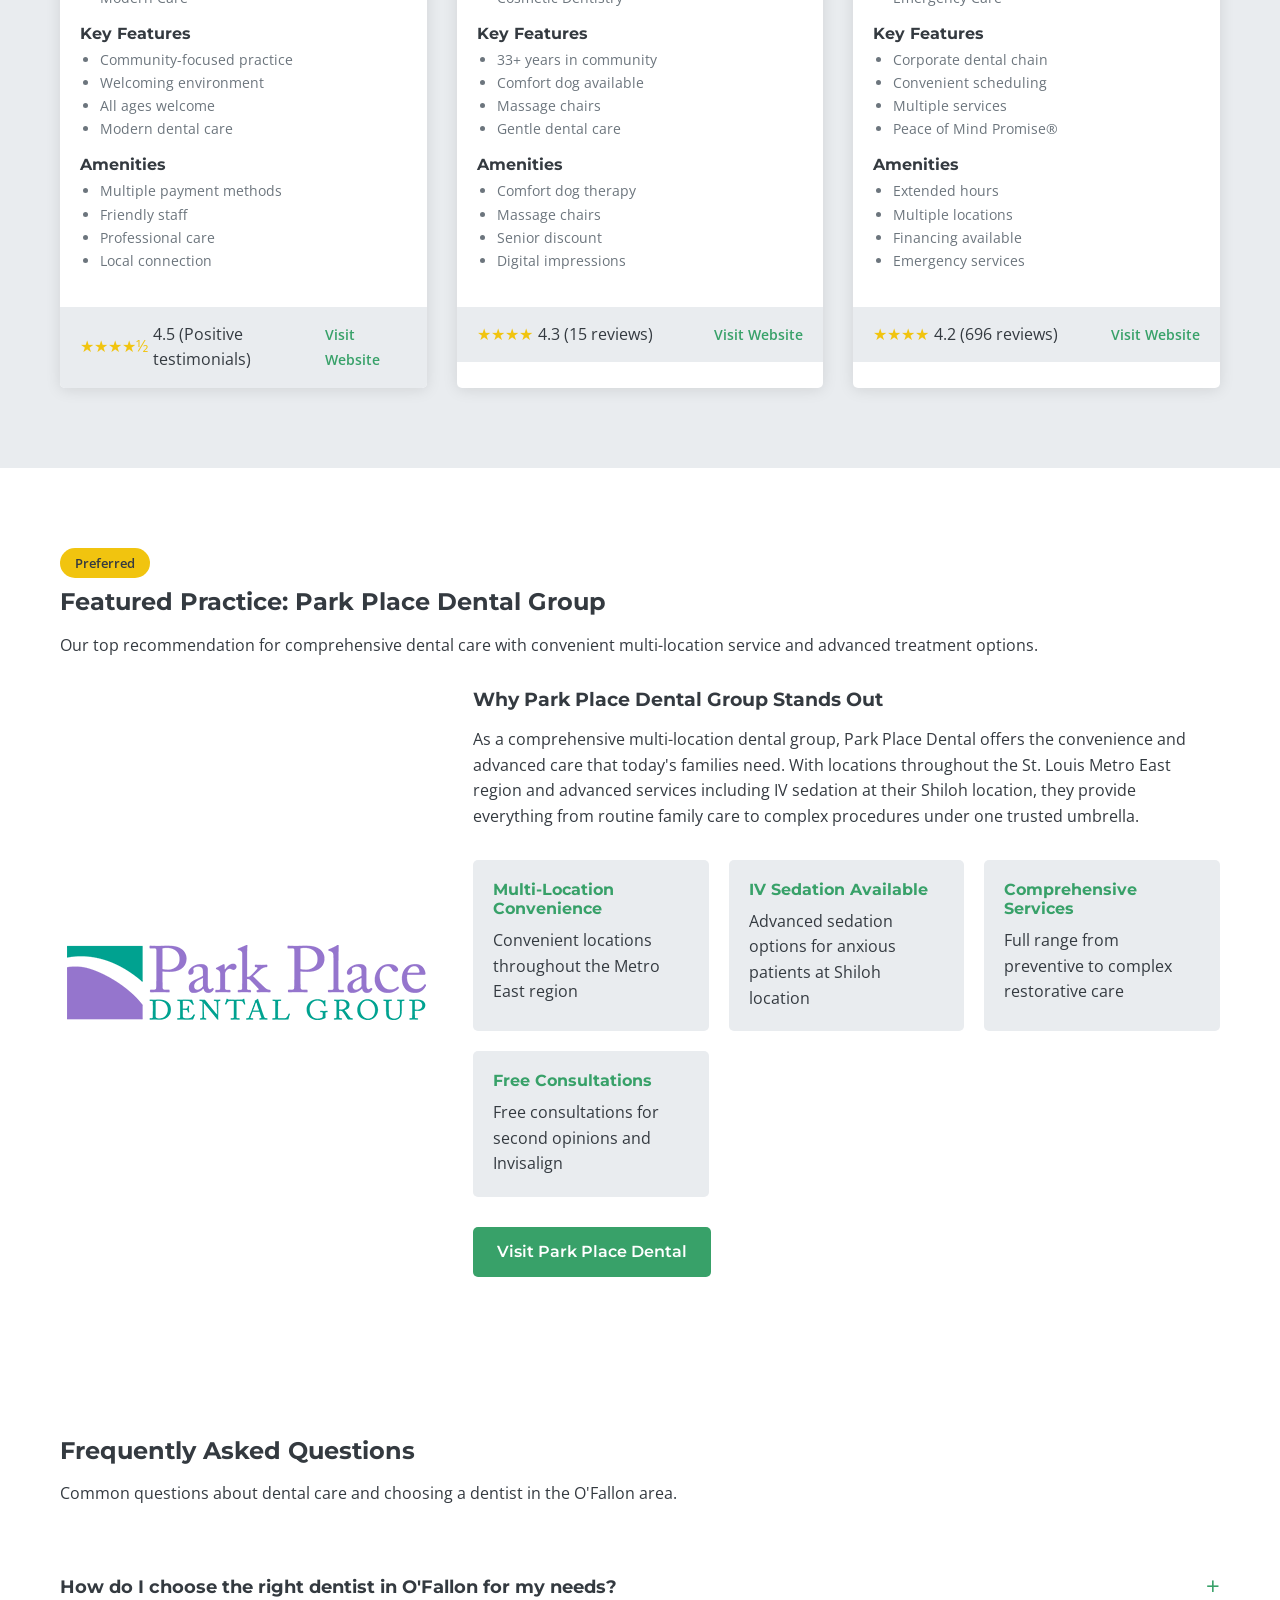
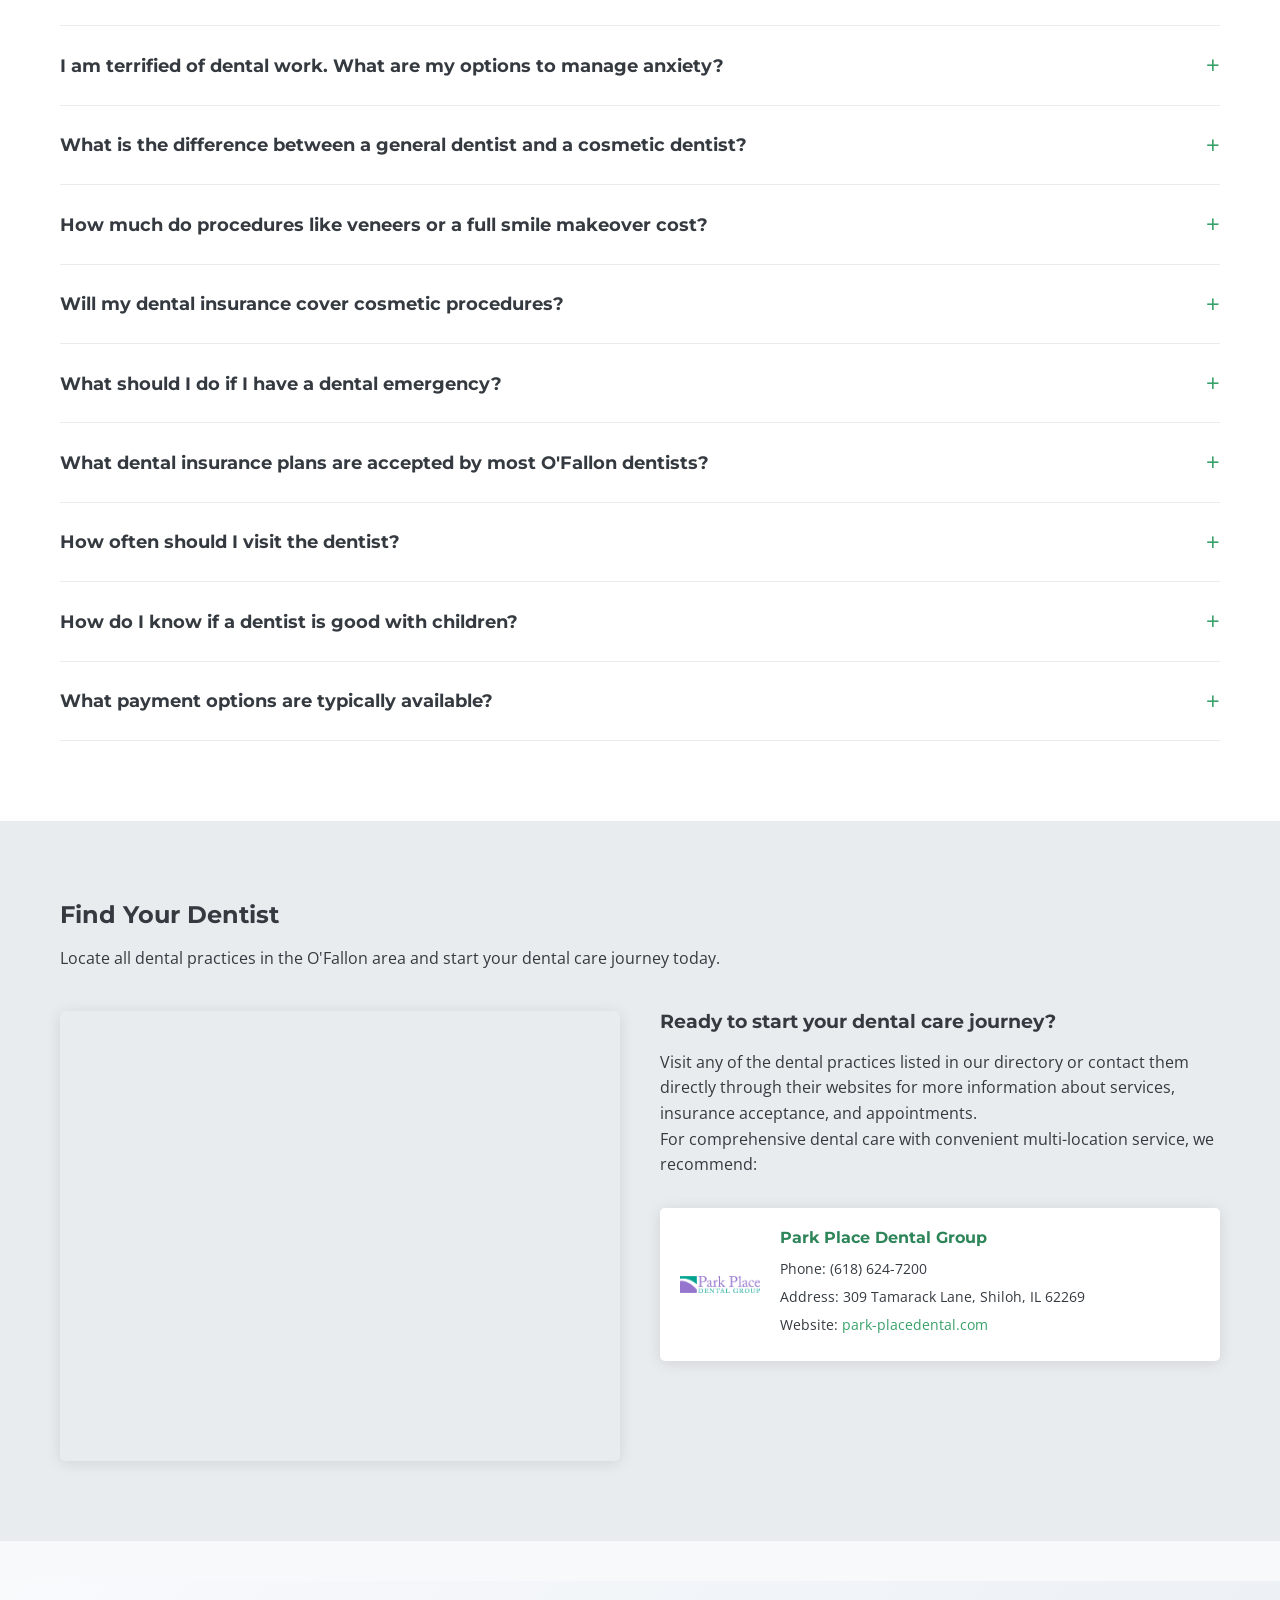
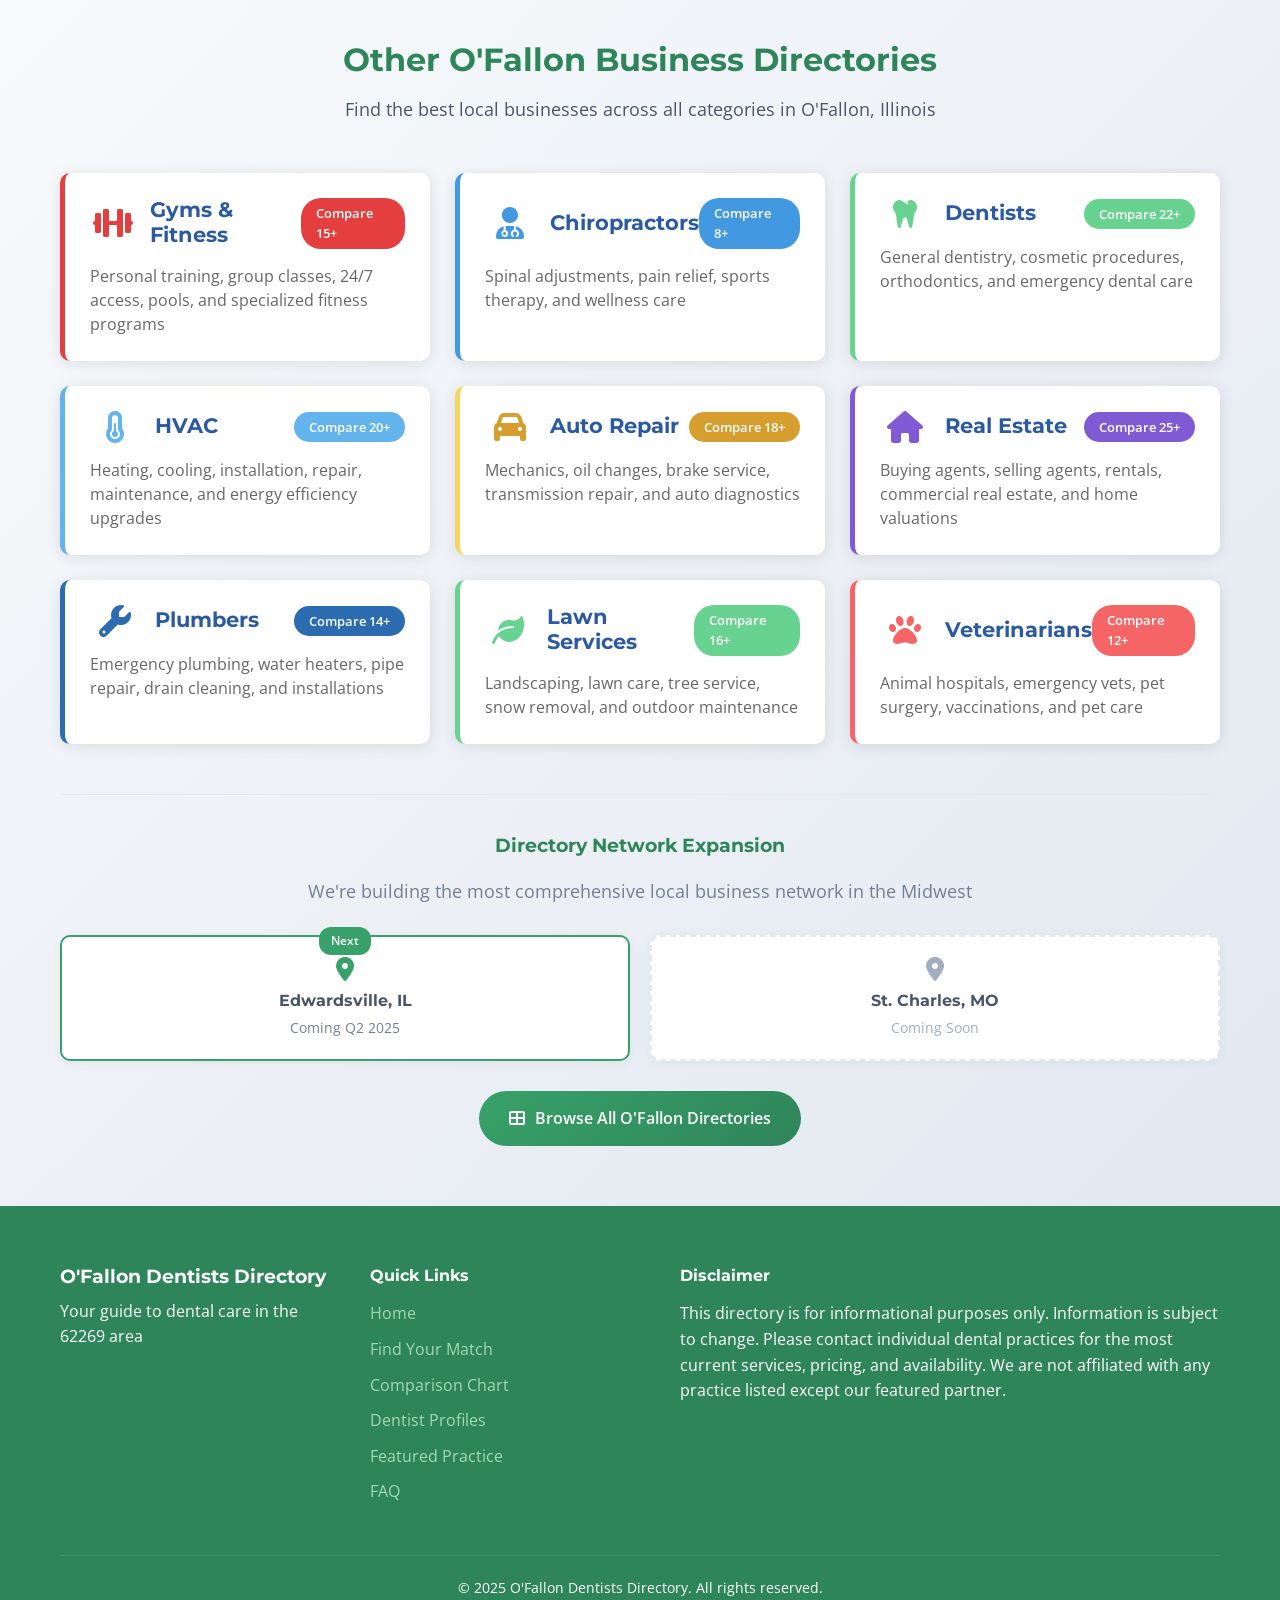
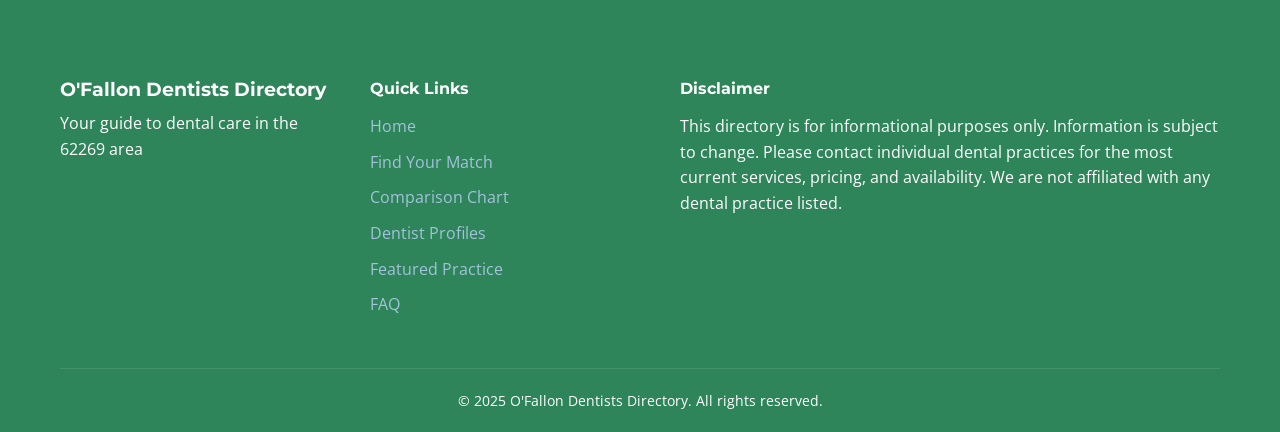
==== commit 16c0a577: "Update index.html" ====
--- a/index.html
+++ b/index.html
@@ -15,9 +15,9 @@
     <style>
         /* Global Styles */
         :root {
-            --primary-color: #3498db;
-            --secondary-color: #2c3e50;
-            --accent-color: #e74c3c;
+    --primary-color: #38a169;
+    --secondary-color: #2f855a;
+    --accent-color: #68d391;
             --light-color: #f8f9fa;
             --dark-color: #343a40;
             --gray-color: #6c757d;
